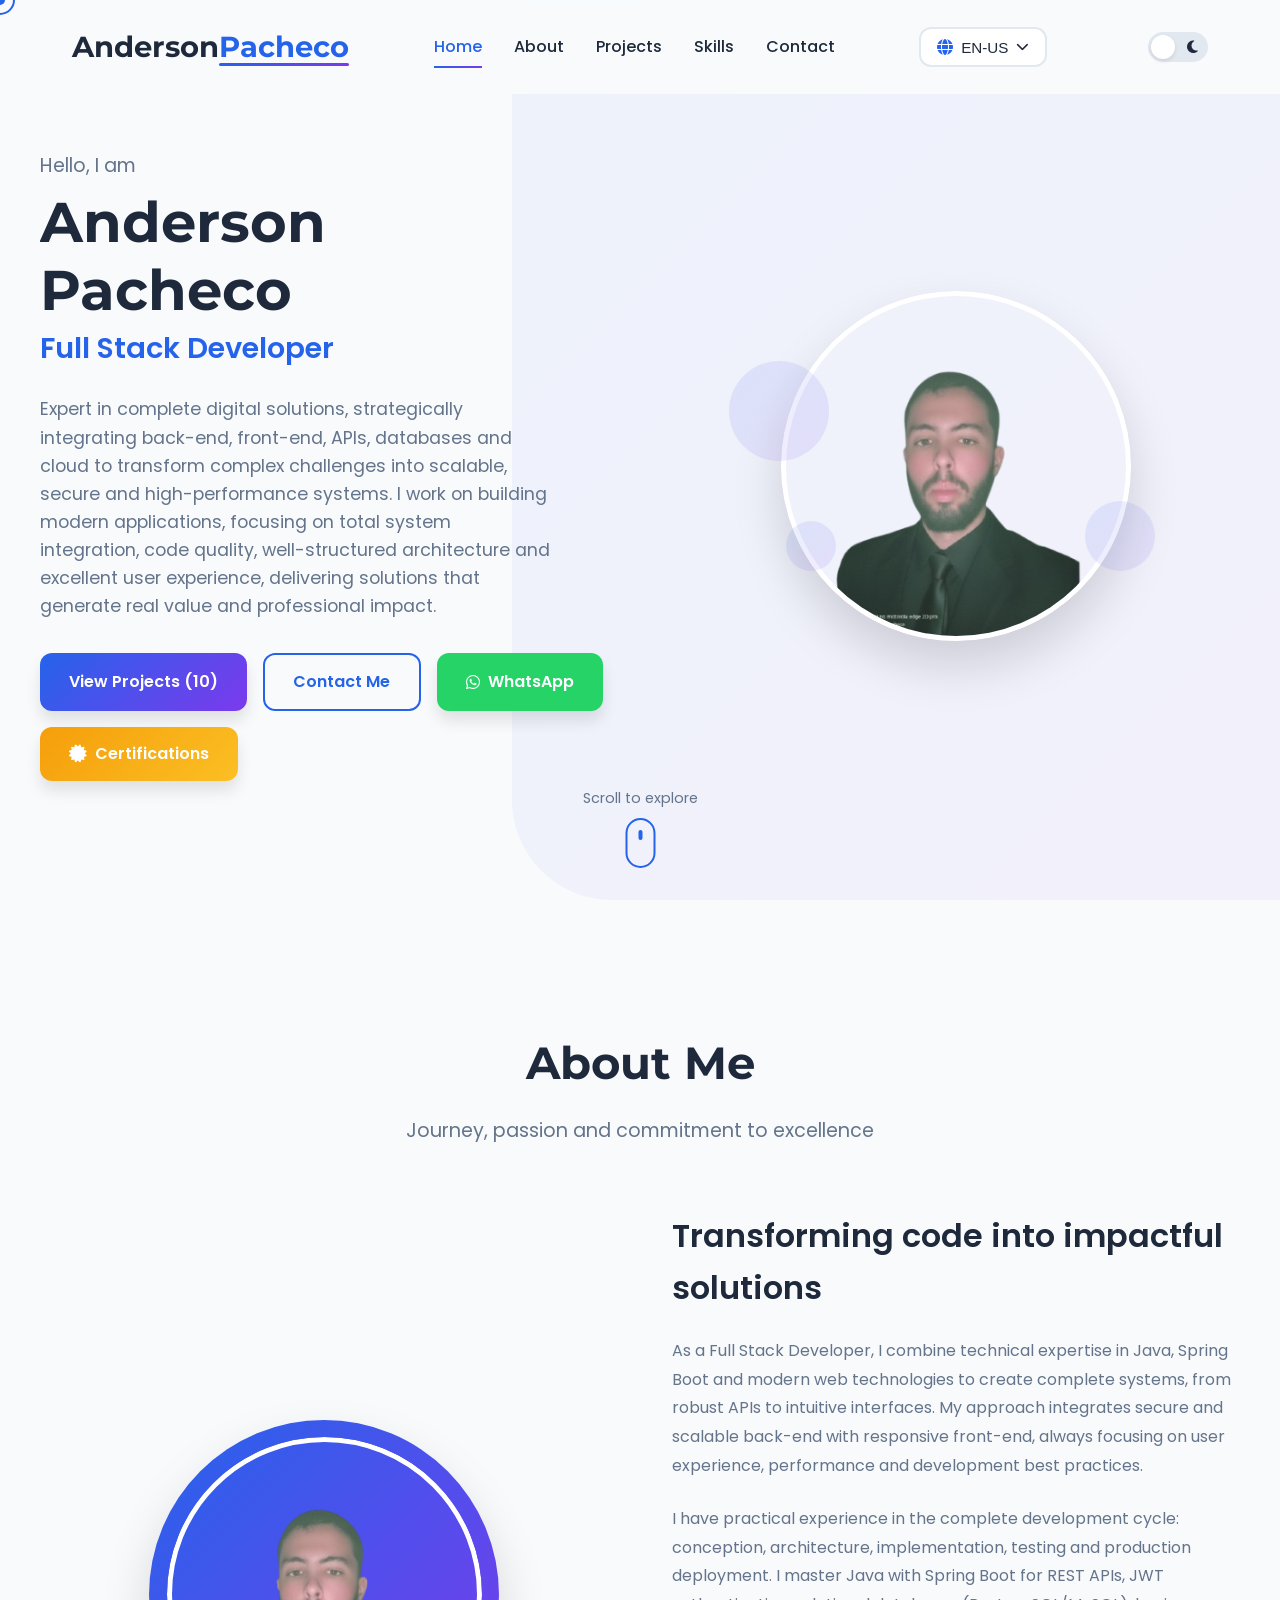
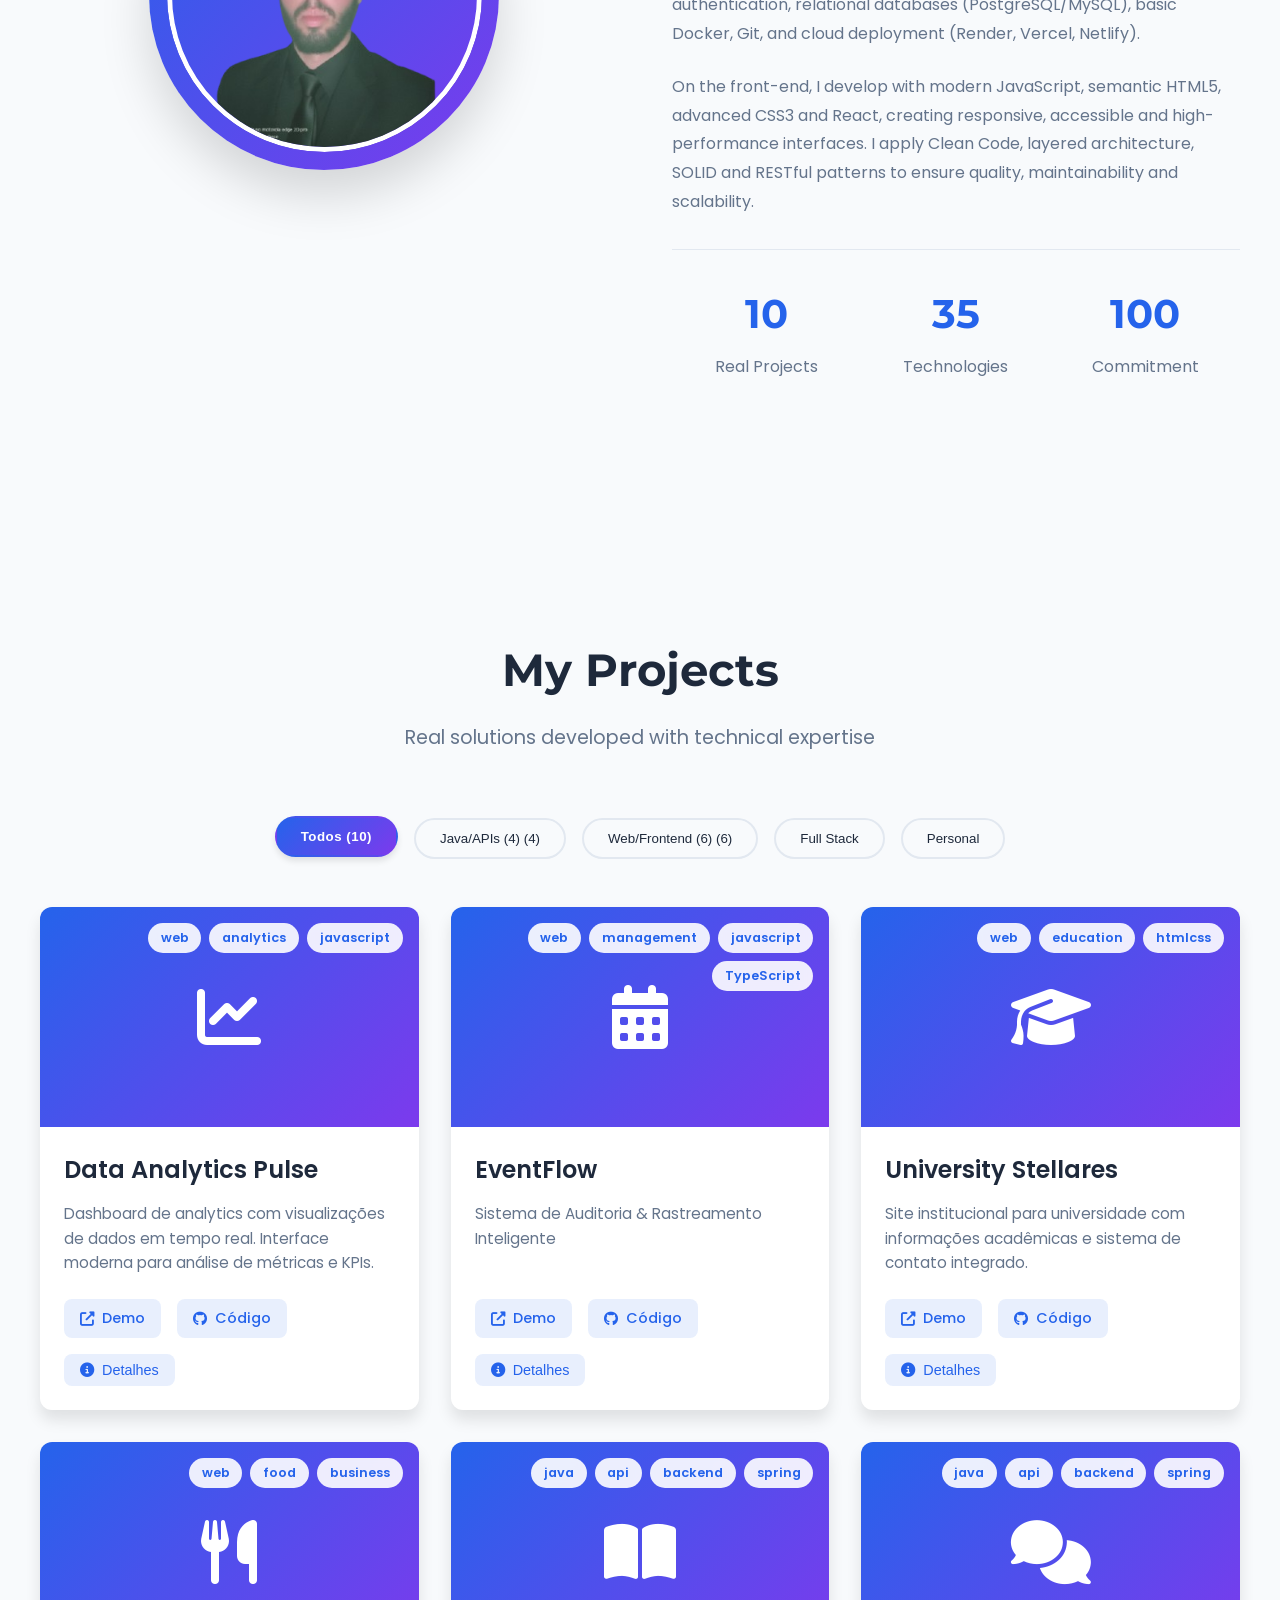
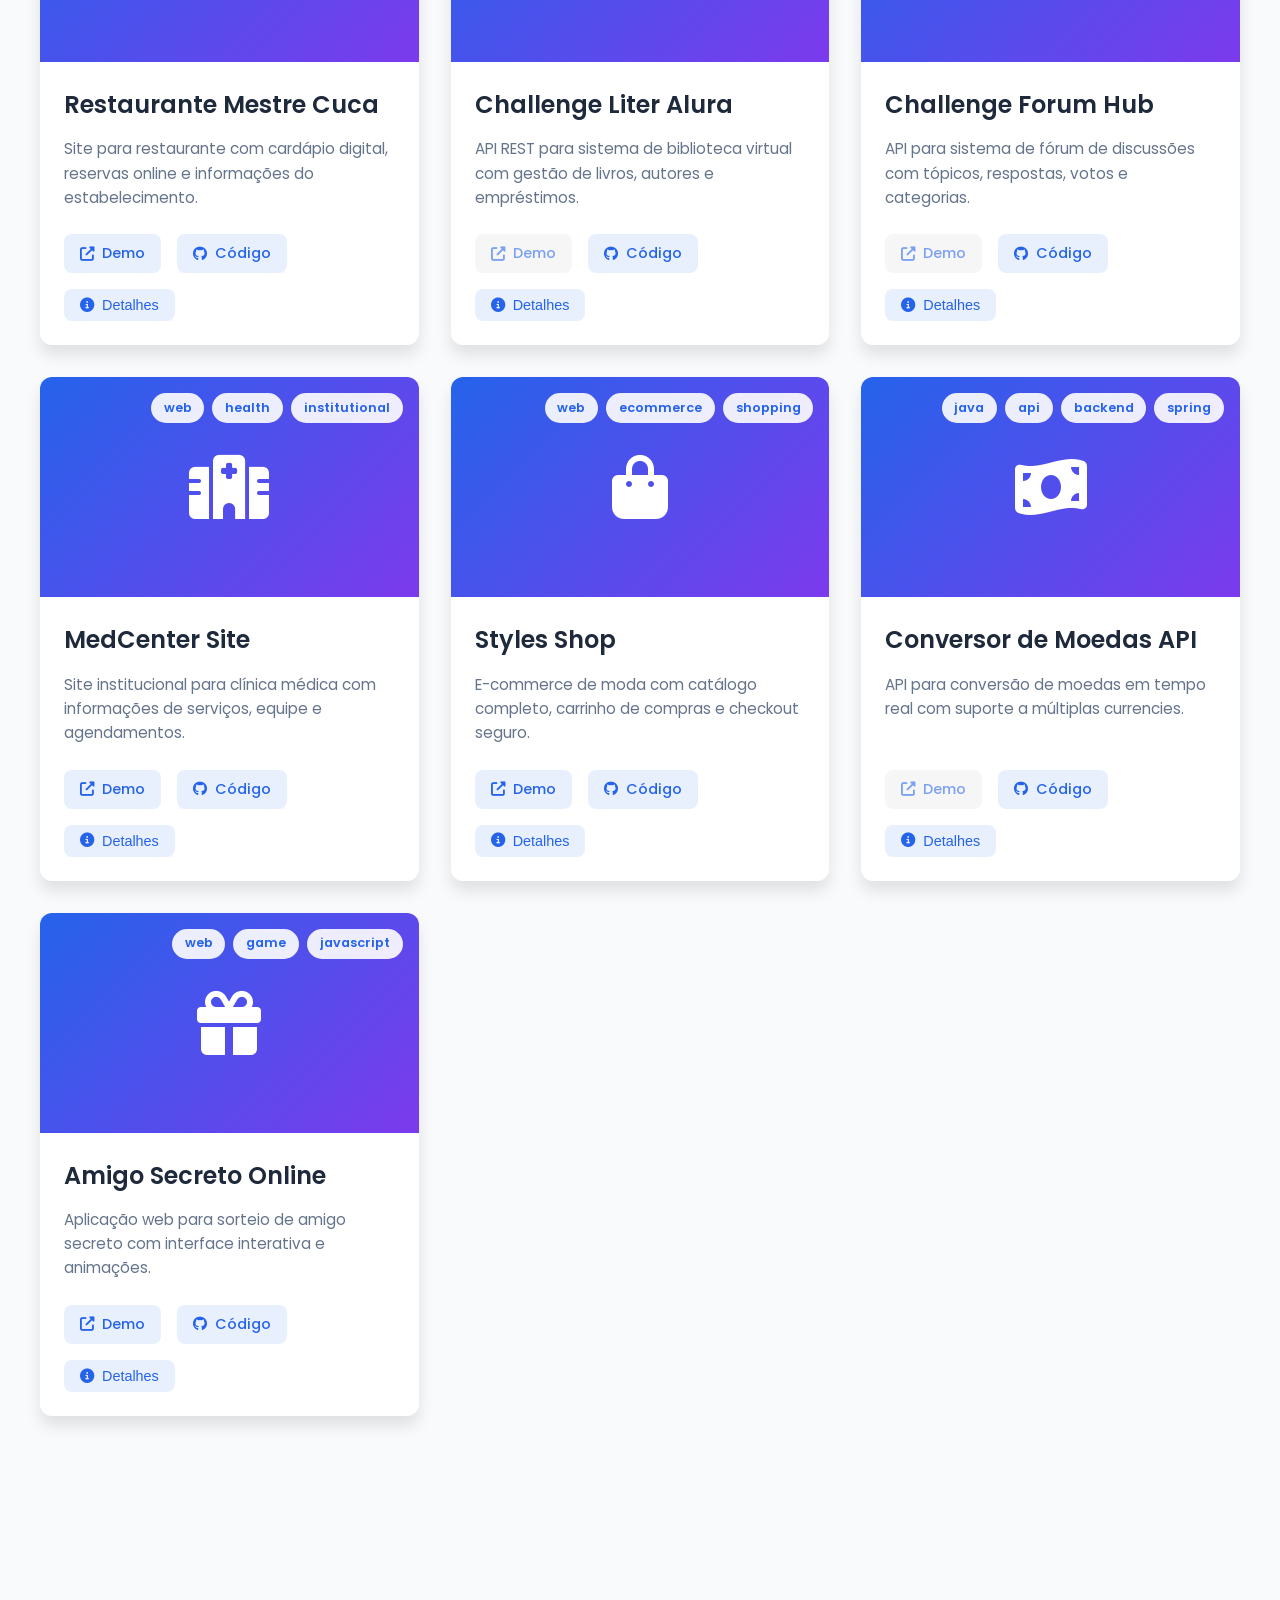
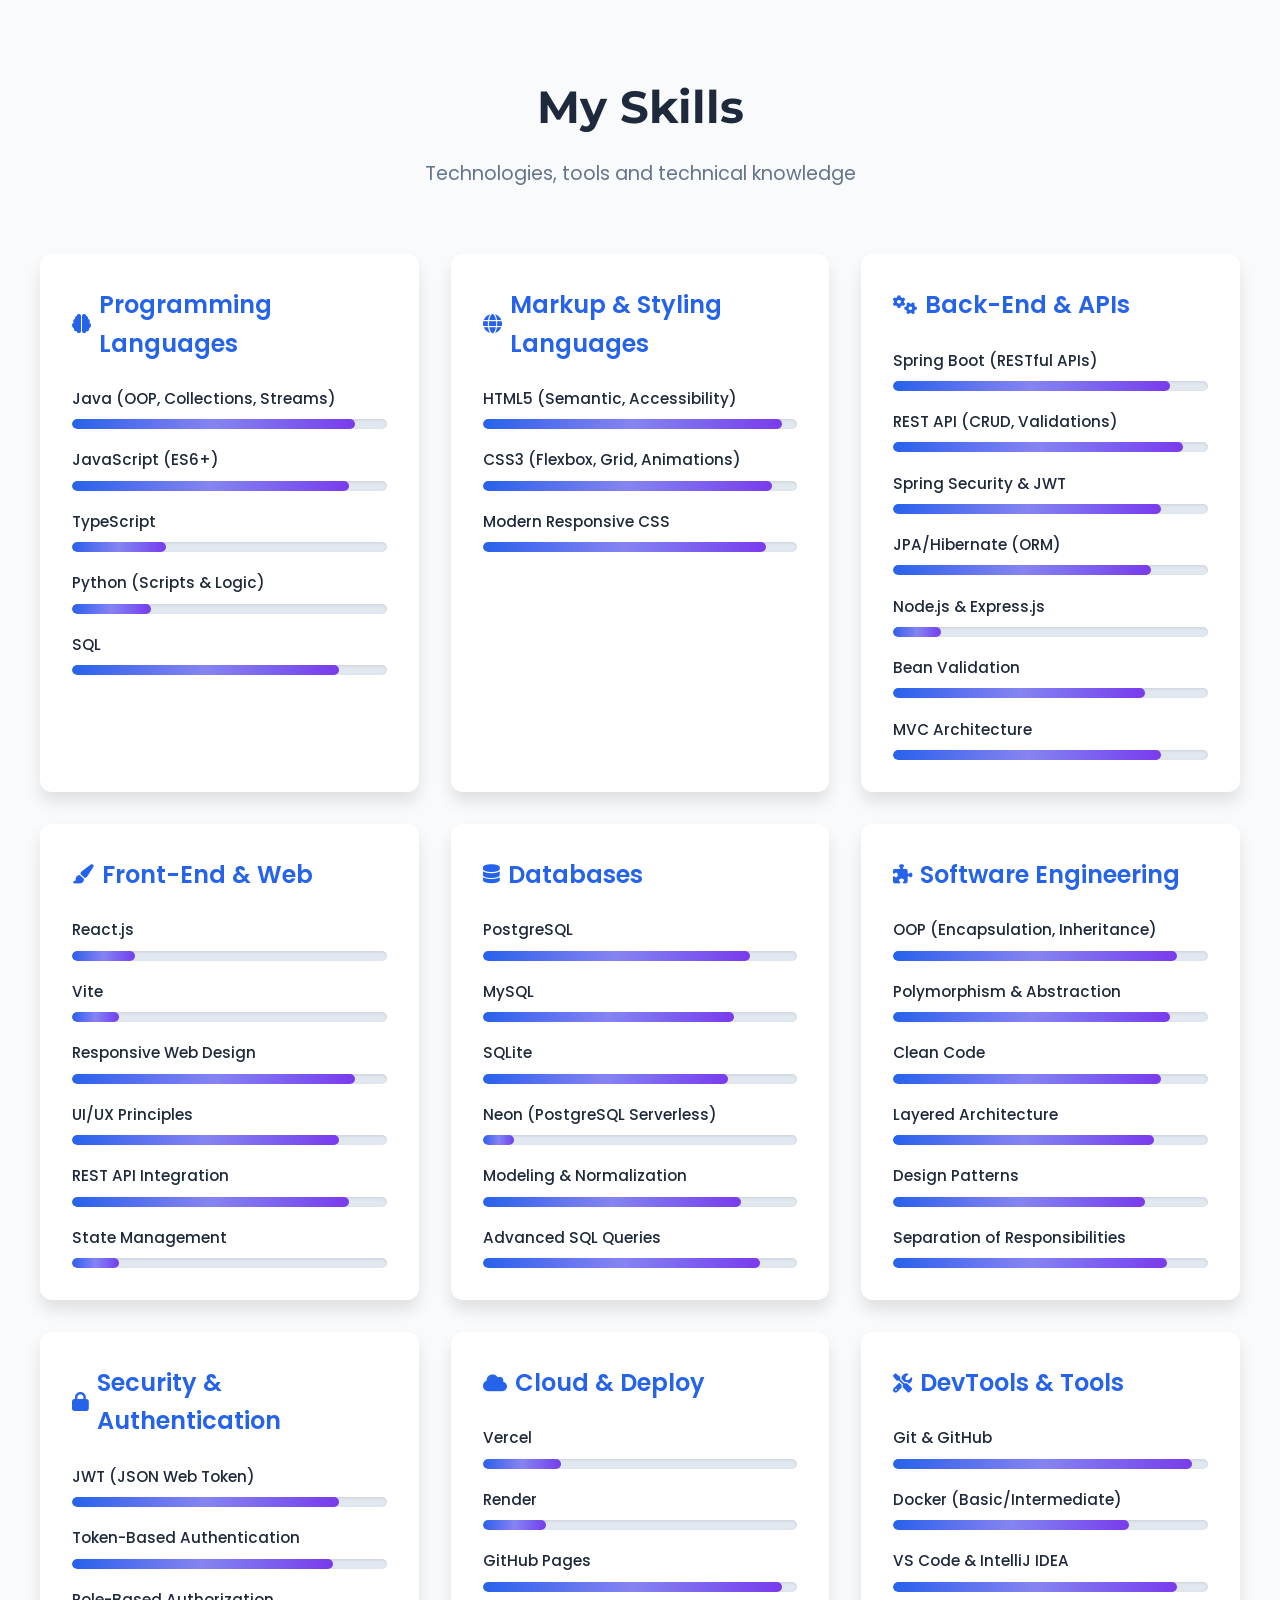
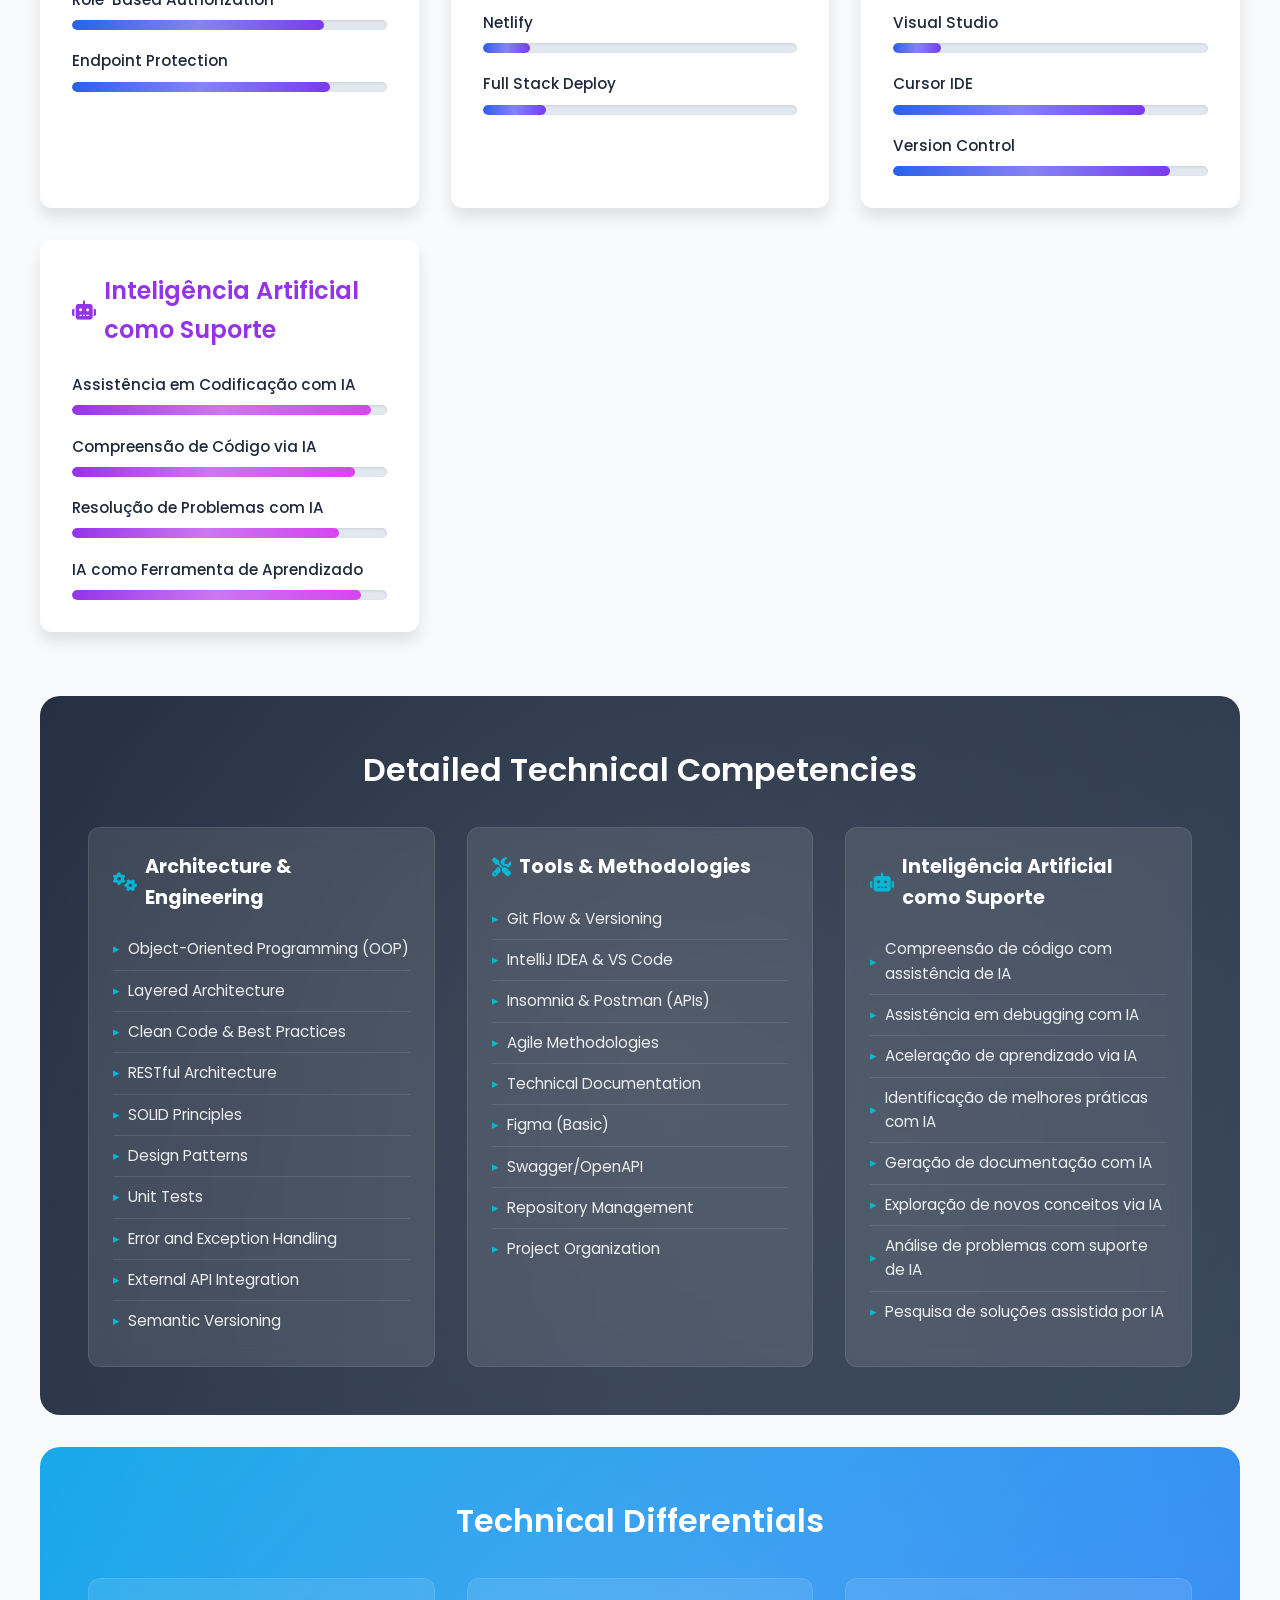
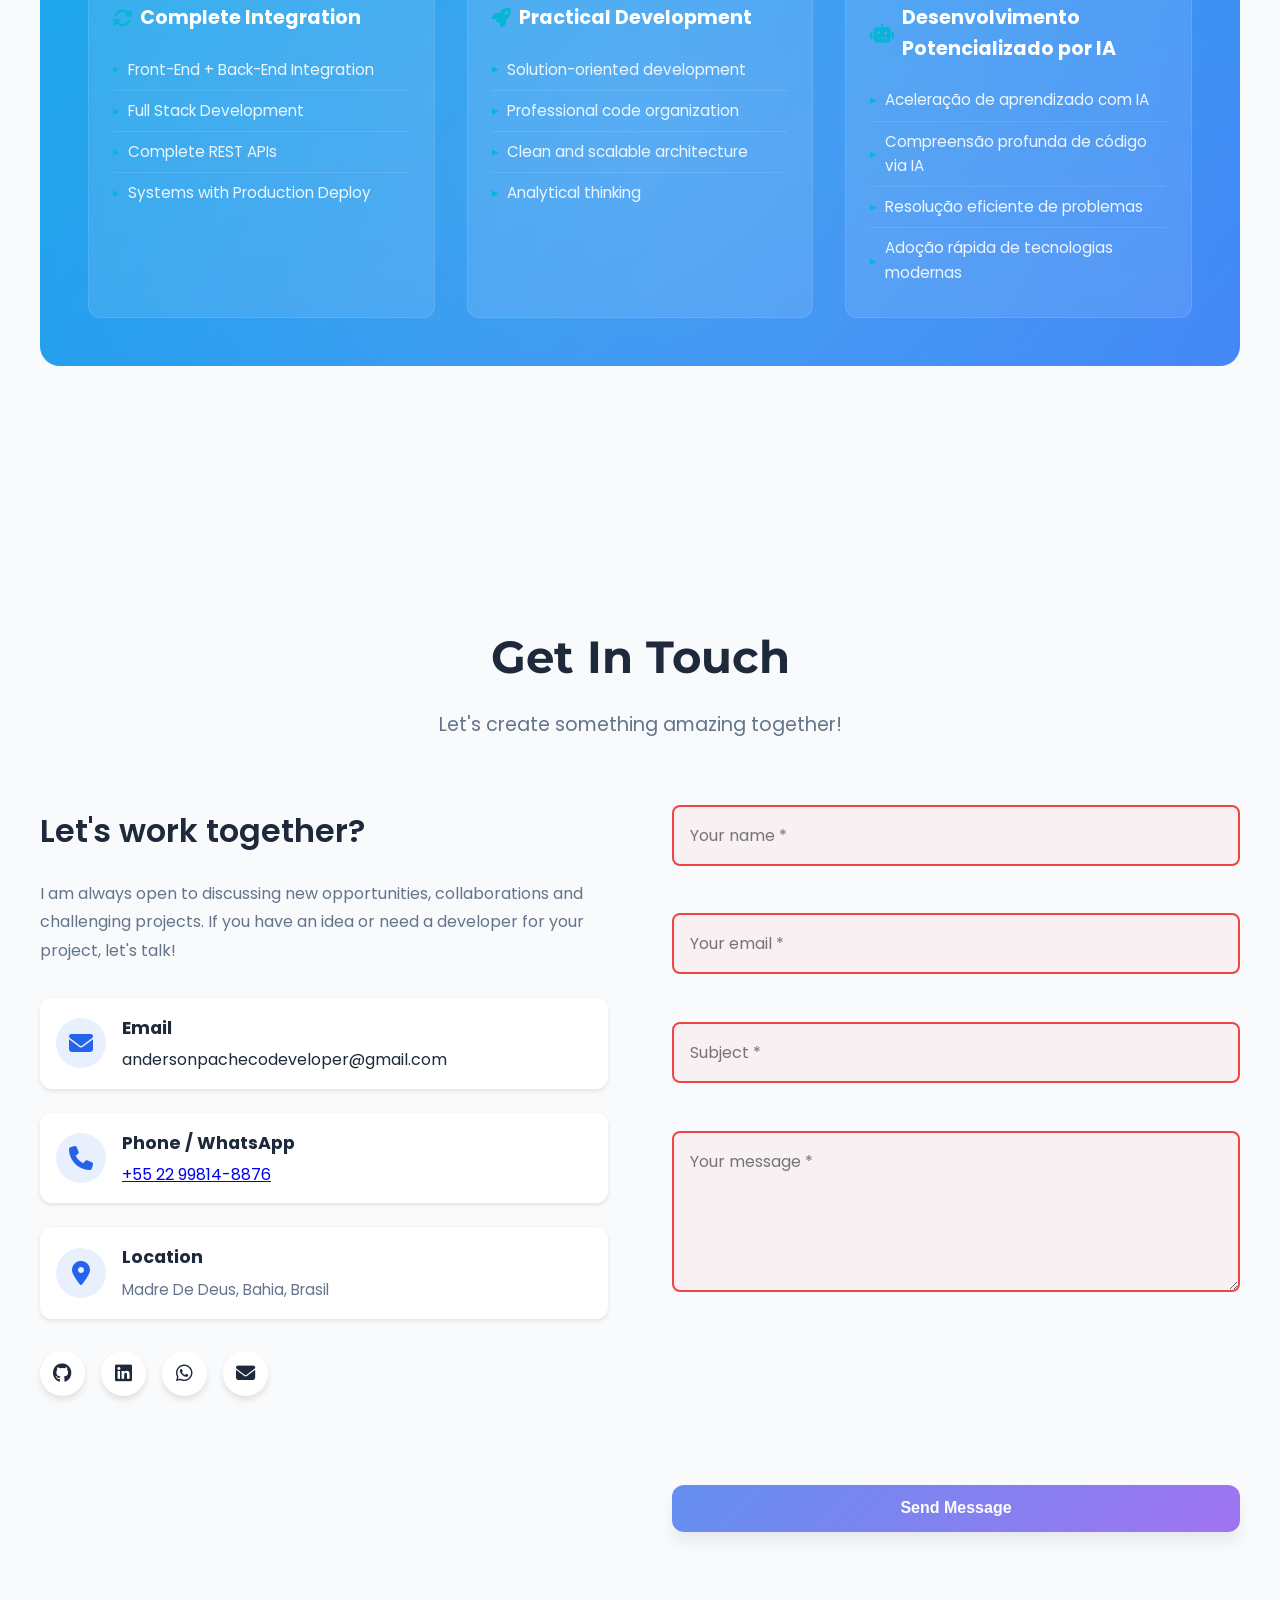
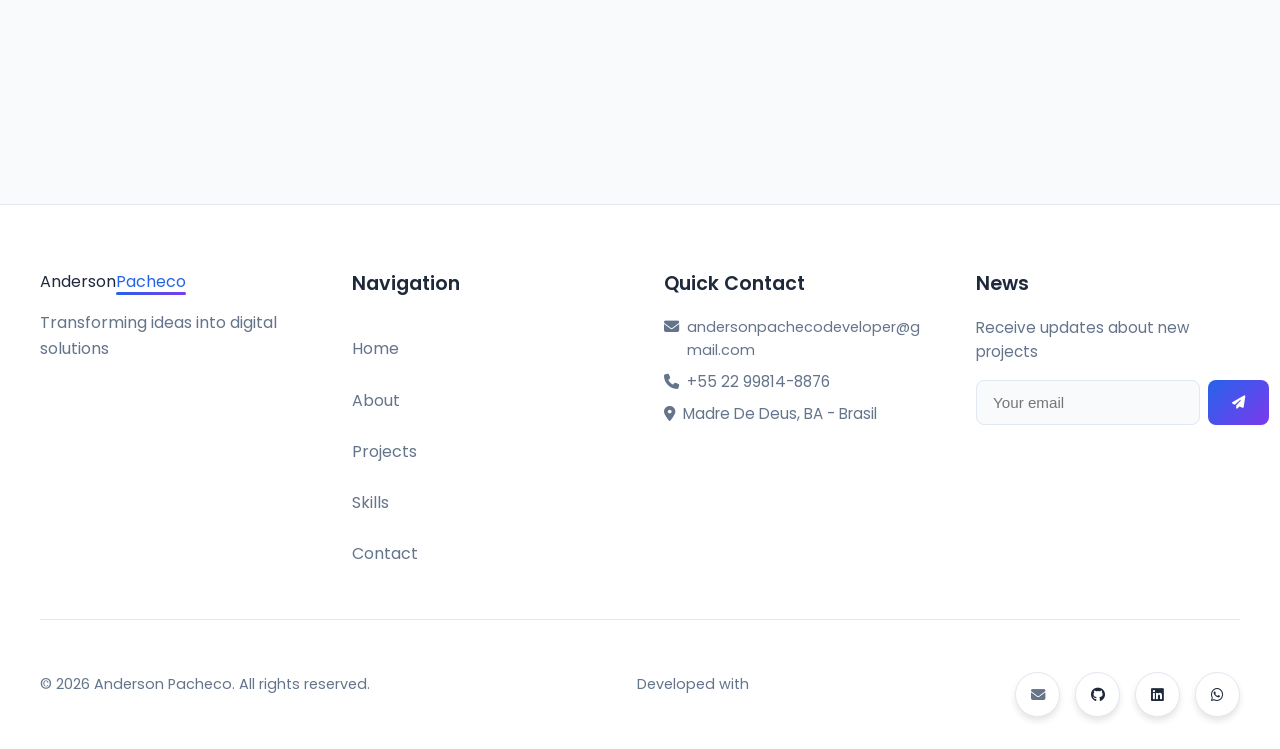
==== index.html @ 2fe15e11 "Correções Na Seção De Skills Do Meu Portfólio" ====
<!DOCTYPE html>
<html lang="pt-br">

<head>
  <meta charset="UTF-8" />
  <meta name="viewport" content="width=device-width, initial-scale=1.0" />
  <title>Anderson Pacheco | Desenvolvedor Full Stack</title>
  <meta name="description"
    content="Portfólio de Anderson Pacheco, desenvolvedor full stack com experiência em back-end, front-end, APIs, bancos de dados e cloud. Atuação em aplicações web modernas, sistemas escaláveis, integração de sistemas, arquitetura de software, automação, deploy e boas práticas de desenvolvimento.">
  <meta name="keywords"
    content="Desenvolvedor Full Stack, Full Stack Developer, Back-end, Front-end, APIs REST, Java, Spring Boot, JavaScript, HTML5, CSS3, Banco de Dados, PostgreSQL, MySQL, Cloud, DevOps, Docker, Git, GitHub, Arquitetura de Software, Integração de Sistemas, Aplicações Web, Software Engineering">
  <meta name="author" content="Anderson Pacheco">

  <!-- Open Graph para redes sociais -->
  <meta property="og:title" content="Anderson Pacheco | Desenvolvedor Full Stack">
  <meta property="og:description"
    content="Desenvolvedor Full Stack especializado em Java, Spring Boot e tecnologias web modernas. Confira meus projetos reais!">
  <meta property="og:image" content="./assets/Foto_Para_Portfolio.jpeg">
  <meta property="og:url" content="https://andersonpacheco.dev">
  <meta property="og:type" content="website">

  <!-- Links de CSS -->
  <link rel="stylesheet" href="style.css" />
  <link rel="stylesheet" href="https://cdnjs.cloudflare.com/ajax/libs/font-awesome/6.4.0/css/all.min.css" />
  <link
    href="https://fonts.googleapis.com/css2?family=Poppins:wght@300;400;500;600;700&family=Montserrat:wght@300;400;500;600;700&display=swap"
    rel="stylesheet" />

  <!-- Favicon -->
  <link rel="icon" type="image/x-icon"
    href="data:image/svg+xml,<svg xmlns=%22http://www.w3.org/2000/svg%22 viewBox=%220 0 100 100%22><text y=%22.9em%22 font-size=%2290%22>👨‍💻</text></svg>" />

  <!-- Scripts -->
  <script src="projects.js" defer></script>
  <script src="translations.js" defer></script>
  <script src="turnstile.js" defer></script>
  <script src="script.js" defer></script>
</head>

<body>
  <!-- Loader inicial -->
  <div class="loader">
    <div class="loader-content">
      <div class="spinner"></div>
      <p data-i18n="loading_portfolio">Carregando portfólio...</p>
    </div>
  </div>

  <!-- Cursor personalizado -->
  <div class="cursor"></div>
  <div class="cursor-follower"></div>

  <!-- Navegação -->
  <header class="header">
    <nav class="navbar">
      <div class="logo">
        <span class="logo-text">Anderson<span class="logo-highlight">Pacheco</span></span>
      </div>

      <div class="nav-links">
        <a href="#home" class="nav-link active" data-i18n="home">Início</a>
        <a href="#about" class="nav-link" data-i18n="about">Sobre</a>
        <a href="#projects" class="nav-link" data-i18n="projects">Projetos</a>
        <a href="#skills" class="nav-link" data-i18n="skills">Habilidades</a>
        <a href="#contact" class="nav-link" data-i18n="contact">Contato</a>
      </div>

      <button class="menu-toggle" aria-label="Abrir menu" data-i18n-title="menu" title="Menu">
        <i class="fas fa-bars"></i>
      </button>

      <div class="theme-toggle">
        <input type="checkbox" id="theme-switch" class="theme-switch" />
        <label for="theme-switch" class="theme-label">
          <i class="fas fa-sun"></i>
          <i class="fas fa-moon"></i>
        </label>
      </div>
    </nav>
  </header>

  <!-- Conteúdo principal -->
  <main>
    <!-- Seção Hero / Início -->
    <section id="home" class="hero-section">
      <div class="hero-content">
        <div class="hero-text">
          <h4 class="hero-subtitle" data-i18n="hero_subtitle">Olá, eu sou</h4>
          <h1 class="hero-title">
            <span class="text-animate">Anderson</span>
            <span class="text-animate delay-1">Pacheco</span>
          </h1>
          <h2 class="hero-role" data-i18n="hero_role">Desenvolvedor Full Stack</h2>
          <p class="hero-description" data-i18n="hero_description">
            Especialista no desenvolvimento de soluções digitais completas, integrando de forma estratégica back-end,
            front-end, APIs, bancos de dados e cloud, para transformar desafios complexos em sistemas escaláveis,
            seguros e performáticos. Atuo na construção de aplicações modernas, com foco em integração total entre
            sistemas, qualidade de código, arquitetura bem estruturada e excelente experiência do usuário, entregando
            soluções que geram valor real e impacto profissional.
          </p>
          <div class="hero-buttons">
            <a href="#projects" class="btn btn-primary" data-i18n="view_projects">Ver Projetos (10)</a>
            <a href="#contact" class="btn btn-secondary" data-i18n="contact_me">Entrar em Contato</a>
            <a href="https://wa.me/5522998148876" target="_blank" class="btn btn-whatsapp">
              <i class="fab fa-whatsapp"></i> <span data-i18n="whatsapp">WhatsApp</span>
            </a>
            <!-- Botão de Certificações -->
            <a href="certificacoes_anderson_pacheco.pdf" target="_blank" class="btn btn-certifications"
              id="certifications-btn">
              <i class="fas fa-certificate"></i> <span data-i18n="certifications">Certificações</span>
            </a>
          </div>
        </div>
        <div class="hero-visual">
          <div class="floating-shapes">
            <div class="shape shape-1"></div>
            <div class="shape shape-2"></div>
            <div class="shape shape-3"></div>
          </div>
          <div class="hero-image-container">
            <div class="hero-image-placeholder" id="profile-image">
              <!-- Foto carregada via JavaScript -->
            </div>
          </div>
        </div>
      </div>

      <div class="scroll-indicator">
        <span data-i18n="scroll_explore">Role para explorar</span>
        <div class="mouse">
          <div class="wheel"></div>
        </div>
      </div>
    </section>

    <!-- Seção Sobre -->
    <section id="about" class="about-section">
      <div class="section-header">
        <h2 class="section-title" data-i18n="about_title">Sobre <span class="highlight">Mim</span></h2>
        <p class="section-subtitle" data-i18n="about_subtitle">Jornada, paixão e compromisso com excelência</p>
      </div>

      <div class="about-content">
        <div class="about-image">
          <div class="image-frame">
            <div class="image-placeholder" id="about-profile-image">
              <!-- Foto carregada via JavaScript -->
            </div>
          </div>
        </div>
        <div class="about-text">
          <h3 data-i18n="about_heading">Transformando código em soluções impactantes</h3>
          <p data-i18n="about_para1">
            Como desenvolvedor Full Stack, combino expertise técnica em Java, Spring Boot e tecnologias web modernas
            para criar sistemas completos, desde APIs robustas até interfaces intuitivas. Minha abordagem integra
            back-end seguro e escalável com front-end responsivo, sempre focando em experiência do usuário,
            performance e boas práticas de desenvolvimento.
          </p>
          <p data-i18n="about_para2">
            Tenho experiência prática no ciclo completo de desenvolvimento: concepção, arquitetura, implementação,
            testes e deploy em produção. Domino Java com Spring Boot para APIs REST, autenticação JWT, bancos de dados
            relacionais (PostgreSQL/MySQL), Docker básico, Git, e deploy em cloud (Render, Vercel, Netlify).
          </p>
          <p data-i18n="about_para3">
            No front-end, desenvolvo com JavaScript moderno, HTML5 semântico, CSS3 avançado e React, criando interfaces
            responsivas, acessíveis e com ótima performance. Aplico Clean Code, arquitetura em camadas, SOLID e padrões
            RESTful para garantir qualidade, manutenibilidade e escalabilidade.
          </p>

          <div class="about-stats">
            <div class="stat">
              <span class="stat-number" data-count="10">0</span>
              <span class="stat-label" data-i18n="projects_real">Projetos Reais</span>
            </div>
            <div class="stat">
              <span class="stat-number" data-count="35">0</span>
              <span class="stat-label" data-i18n="technologies">Tecnologias</span>
            </div>
            <div class="stat">
              <span class="stat-number" data-count="100">0</span>
              <span class="stat-label" data-i18n="commitment">Comprometimento</span>
            </div>
          </div>
        </div>
      </div>
    </section>

    <!-- Seção Projetos -->
    <section id="projects" class="projects-section">
      <div class="section-header">
        <h2 class="section-title" data-i18n="projects_title">Meus <span class="highlight">Projetos</span></h2>
        <p class="section-subtitle" data-i18n="projects_subtitle">Soluções reais desenvolvidas com expertise técnica</p>
      </div>

      <!-- Filtros de projetos -->
      <div class="project-filters">
        <button class="filter-btn active" data-filter="all" data-i18n="all_projects">Todos (10)</button>
        <button class="filter-btn" data-filter="java" data-i18n="java_projects">Java/APIs (4)</button>
        <button class="filter-btn" data-filter="web" data-i18n="web_projects">Web/Frontend (6)</button>
        <button class="filter-btn" data-filter="fullstack" data-i18n="fullstack">Full Stack</button>
        <button class="filter-btn" data-filter="pessoal" data-i18n="personal">Pessoais</button>
      </div>

      <!-- Container de projetos -->
      <div class="projects-container" id="projects-container">
        <!-- Projetos carregados dinamicamente via projects.js -->
      </div>

      <!-- Modal para detalhes do projeto -->
      <div class="project-modal" id="project-modal">
        <div class="modal-content">
          <button class="modal-close" id="modal-close" data-i18n-title="close" title="Fechar">&times;</button>
          <div class="modal-body" id="modal-body">
            <!-- Conteúdo do modal será preenchido via JavaScript -->
          </div>
        </div>
      </div>
    </section>

    <!-- Seção Habilidades - ATUALIZADA E COMPLETA -->
    <section id="skills" class="skills-section">
      <div class="section-header">
        <h2 class="section-title" data-i18n="skills_title">Minhas <span class="highlight">Habilidades</span></h2>
        <p class="section-subtitle" data-i18n="skills_subtitle">Tecnologias, ferramentas e conhecimentos técnicos</p>
      </div>

      <!-- Categorias de habilidades ATUALIZADAS -->
      <div class="skills-container">
        <!-- 🧠 Linguagens de Programação -->
        <div class="skill-category">
          <h3><i class="fas fa-brain"></i> <span data-i18n="programming_languages">Linguagens de Programação</span></h3>
          <div class="skills-list">
            <div class="skill-item">
              <span class="skill-name" data-i18n="java_poo">Java (POO, Collections, Streams)</span>
              <div class="skill-bar">
                <div class="skill-level" data-level="90"></div>
              </div>
            </div>
            <div class="skill-item">
              <span class="skill-name" data-i18n="javascript_es6">JavaScript (ES6+)</span>
              <div class="skill-bar">
                <div class="skill-level" data-level="88"></div>
              </div>
            </div>
            <div class="skill-item">
              <span class="skill-name" data-i18n="typescript">TypeScript</span>
              <div class="skill-bar">
                <div class="skill-level" data-level="30"></div>
              </div>
            </div>
            <div class="skill-item">
              <span class="skill-name" data-i18n="python">Python (Scripts & Lógica)</span>
              <div class="skill-bar">
                <div class="skill-level" data-level="25"></div>
              </div>
            </div>
            <div class="skill-item">
              <span class="skill-name" data-i18n="sql">SQL</span>
              <div class="skill-bar">
                <div class="skill-level" data-level="85"></div>
              </div>
            </div>
          </div>
        </div>

        <!-- 🌐 Linguagens de Marcação e Estilo -->
        <div class="skill-category">
          <h3><i class="fas fa-globe"></i> <span data-i18n="markup_styling">Linguagens de Marcação & Estilo</span></h3>
          <div class="skills-list">
            <div class="skill-item">
              <span class="skill-name" data-i18n="html5_semantic">HTML5 (Semântico, Acessibilidade)</span>
              <div class="skill-bar">
                <div class="skill-level" data-level="95"></div>
              </div>
            </div>
            <div class="skill-item">
              <span class="skill-name" data-i18n="css3_modern">CSS3 (Flexbox, Grid, Animações)</span>
              <div class="skill-bar">
                <div class="skill-level" data-level="92"></div>
              </div>
            </div>
            <div class="skill-item">
              <span class="skill-name" data-i18n="css_responsive">CSS Moderno Responsivo</span>
              <div class="skill-bar">
                <div class="skill-level" data-level="90"></div>
              </div>
            </div>
          </div>
        </div>

        <!-- ⚙️ Back-End & APIs -->
        <div class="skill-category">
          <h3><i class="fas fa-cogs"></i> <span data-i18n="backend_apis">Back-End & APIs</span></h3>
          <div class="skills-list">
            <div class="skill-item">
              <span class="skill-name" data-i18n="spring_boot">Spring Boot (APIs RESTful)</span>
              <div class="skill-bar">
                <div class="skill-level" data-level="88"></div>
              </div>
            </div>
            <div class="skill-item">
              <span class="skill-name" data-i18n="api_rest">API REST (CRUD, Validações)</span>
              <div class="skill-bar">
                <div class="skill-level" data-level="92"></div>
              </div>
            </div>
            <div class="skill-item">
              <span class="skill-name" data-i18n="spring_security">Spring Security & JWT</span>
              <div class="skill-bar">
                <div class="skill-level" data-level="85"></div>
              </div>
            </div>
            <div class="skill-item">
              <span class="skill-name" data-i18n="jpa_hibernate">JPA/Hibernate (ORM)</span>
              <div class="skill-bar">
                <div class="skill-level" data-level="82"></div>
              </div>
            </div>
            <div class="skill-item">
              <span class="skill-name" data-i18n="node_express">Node.js & Express.js</span>
              <div class="skill-bar">
                <div class="skill-level" data-level="15"></div>
              </div>
            </div>
            <div class="skill-item">
              <span class="skill-name" data-i18n="bean_validation">Bean Validation</span>
              <div class="skill-bar">
                <div class="skill-level" data-level="80"></div>
              </div>
            </div>
            <div class="skill-item">
              <span class="skill-name" data-i18n="mvc_architecture">Arquitetura MVC</span>
              <div class="skill-bar">
                <div class="skill-level" data-level="85"></div>
              </div>
            </div>
          </div>
        </div>

        <!-- 🎨 Front-End & Web -->
        <div class="skill-category">
          <h3><i class="fas fa-paint-brush"></i> <span data-i18n="frontend_web">Front-End & Web</span></h3>
          <div class="skills-list">
            <div class="skill-item">
              <span class="skill-name" data-i18n="react_js">React.js</span>
              <div class="skill-bar">
                <div class="skill-level" data-level="20"></div>
              </div>
            </div>
            <div class="skill-item">
              <span class="skill-name" data-i18n="vite">Vite</span>
              <div class="skill-bar">
                <div class="skill-level" data-level="15"></div>
              </div>
            </div>
            <div class="skill-item">
              <span class="skill-name" data-i18n="responsive_design">Responsive Web Design</span>
              <div class="skill-bar">
                <div class="skill-level" data-level="90"></div>
              </div>
            </div>
            <div class="skill-item">
              <span class="skill-name" data-i18n="ui_ux">UI/UX Principles</span>
              <div class="skill-bar">
                <div class="skill-level" data-level="85"></div>
              </div>
            </div>
            <div class="skill-item">
              <span class="skill-name" data-i18n="api_integration">Integração APIs REST</span>
              <div class="skill-bar">
                <div class="skill-level" data-level="88"></div>
              </div>
            </div>
            <div class="skill-item">
              <span class="skill-name" data-i18n="state_management">Manipulação de Estado</span>
              <div class="skill-bar">
                <div class="skill-level" data-level="15"></div>
              </div>
            </div>
          </div>
        </div>

        <!-- 🗄️ Banco de Dados (Relacionais) -->
        <div class="skill-category">
          <h3><i class="fas fa-database"></i> <span data-i18n="databases">Banco de Dados</span></h3>
          <div class="skills-list">
            <div class="skill-item">
              <span class="skill-name" data-i18n="postgresql">PostgreSQL</span>
              <div class="skill-bar">
                <div class="skill-level" data-level="85"></div>
              </div>
            </div>
            <div class="skill-item">
              <span class="skill-name" data-i18n="mysql">MySQL</span>
              <div class="skill-bar">
                <div class="skill-level" data-level="80"></div>
              </div>
            </div>
            <div class="skill-item">
              <span class="skill-name" data-i18n="sqlite">SQLite</span>
              <div class="skill-bar">
                <div class="skill-level" data-level="78"></div>
              </div>
            </div>
            <div class="skill-item">
              <span class="skill-name" data-i18n="neon">Neon (PostgreSQL Serverless)</span>
              <div class="skill-bar">
                <div class="skill-level" data-level="10"></div>
              </div>
            </div>
            <div class="skill-item">
              <span class="skill-name" data-i18n="modeling">Modelagem & Normalização</span>
              <div class="skill-bar">
                <div class="skill-level" data-level="82"></div>
              </div>
            </div>
            <div class="skill-item">
              <span class="skill-name" data-i18n="advanced_queries">Consultas SQL Avançadas</span>
              <div class="skill-bar">
                <div class="skill-level" data-level="88"></div>
              </div>
            </div>
          </div>
        </div>

        <!-- 🧩 Conceitos de Programação & Engenharia -->
        <div class="skill-category">
          <h3><i class="fas fa-puzzle-piece"></i> <span data-i18n="software_engineering">Engenharia de Software</span>
          </h3>
          <div class="skills-list">
            <div class="skill-item">
              <span class="skill-name" data-i18n="oop">POO (Encapsulamento, Herança)</span>
              <div class="skill-bar">
                <div class="skill-level" data-level="90"></div>
              </div>
            </div>
            <div class="skill-item">
              <span class="skill-name" data-i18n="polymorphism">Polimorfismo & Abstração</span>
              <div class="skill-bar">
                <div class="skill-level" data-level="88"></div>
              </div>
            </div>
            <div class="skill-item">
              <span class="skill-name" data-i18n="clean_code">Clean Code</span>
              <div class="skill-bar">
                <div class="skill-level" data-level="85"></div>
              </div>
            </div>
            <div class="skill-item">
              <span class="skill-name" data-i18n="layered_architecture">Arquitetura em Camadas</span>
              <div class="skill-bar">
                <div class="skill-level" data-level="83"></div>
              </div>
            </div>
            <div class="skill-item">
              <span class="skill-name" data-i18n="design_patterns">Padrões de Projeto</span>
              <div class="skill-bar">
                <div class="skill-level" data-level="80"></div>
              </div>
            </div>
            <div class="skill-item">
              <span class="skill-name" data-i18n="separation">Separação de Responsabilidades</span>
              <div class="skill-bar">
                <div class="skill-level" data-level="87"></div>
              </div>
            </div>
          </div>
        </div>

        <!-- 🔐 Segurança & Autenticação -->
        <div class="skill-category">
          <h3><i class="fas fa-lock"></i> <span data-i18n="security_auth">Segurança & Autenticação</span></h3>
          <div class="skills-list">
            <div class="skill-item">
              <span class="skill-name" data-i18n="jwt">JWT (JSON Web Token)</span>
              <div class="skill-bar">
                <div class="skill-level" data-level="85"></div>
              </div>
            </div>
            <div class="skill-item">
              <span class="skill-name" data-i18n="token_auth">Autenticação Baseada em Token</span>
              <div class="skill-bar">
                <div class="skill-level" data-level="83"></div>
              </div>
            </div>
            <div class="skill-item">
              <span class="skill-name" data-i18n="role_auth">Autorização por Roles</span>
              <div class="skill-bar">
                <div class="skill-level" data-level="80"></div>
              </div>
            </div>
            <div class="skill-item">
              <span class="skill-name" data-i18n="endpoint_protection">Proteção de Endpoints</span>
              <div class="skill-bar">
                <div class="skill-level" data-level="82"></div>
              </div>
            </div>
          </div>
        </div>

        <!-- ☁️ Cloud, Deploy & Hosting -->
        <div class="skill-category">
          <h3><i class="fas fa-cloud"></i> <span data-i18n="cloud_deploy">Cloud & Deploy</span></h3>
          <div class="skills-list">
            <div class="skill-item">
              <span class="skill-name" data-i18n="vercel">Vercel</span>
              <div class="skill-bar">
                <div class="skill-level" data-level="25"></div>
              </div>
            </div>
            <div class="skill-item">
              <span class="skill-name" data-i18n="render">Render</span>
              <div class="skill-bar">
                <div class="skill-level" data-level="20"></div>
              </div>
            </div>
            <div class="skill-item">
              <span class="skill-name" data-i18n="github_pages">GitHub Pages</span>
              <div class="skill-bar">
                <div class="skill-level" data-level="95"></div>
              </div>
            </div>
            <div class="skill-item">
              <span class="skill-name" data-i18n="netlify">Netlify</span>
              <div class="skill-bar">
                <div class="skill-level" data-level="15"></div>
              </div>
            </div>
            <div class="skill-item">
              <span class="skill-name" data-i18n="fullstack_deploy">Deploy Full Stack</span>
              <div class="skill-bar">
                <div class="skill-level" data-level="20"></div>
              </div>
            </div>
          </div>
        </div>

        <!-- 🛠️ DevTools, IDEs & Ferramentas -->
        <div class="skill-category">
          <h3><i class="fas fa-tools"></i> <span data-i18n="devtools">DevTools & Ferramentas</span></h3>
          <div class="skills-list">
            <div class="skill-item">
              <span class="skill-name" data-i18n="git_github">Git & GitHub</span>
              <div class="skill-bar">
                <div class="skill-level" data-level="95"></div>
              </div>
            </div>
            <div class="skill-item">
              <span class="skill-name" data-i18n="docker">Docker (Básico/Intermediário)</span>
              <div class="skill-bar">
                <div class="skill-level" data-level="75"></div>
              </div>
            </div>
            <div class="skill-item">
              <span class="skill-name" data-i18n="vscode_intellij">VS Code & IntelliJ IDEA</span>
              <div class="skill-bar">
                <div class="skill-level" data-level="90"></div>
              </div>
            </div>
            <div class="skill-item">
              <span class="skill-name" data-i18n="visual_studio">Visual Studio</span>
              <div class="skill-bar">
                <div class="skill-level" data-level="15"></div>
              </div>
            </div>
            <div class="skill-item">
              <span class="skill-name" data-i18n="cursor_ide">Cursor IDE</span>
              <div class="skill-bar">
                <div class="skill-level" data-level="80"></div>
              </div>
            </div>
            <div class="skill-item">
              <span class="skill-name" data-i18n="version_control">Controle de Versão</span>
              <div class="skill-bar">
                <div class="skill-level" data-level="88"></div>
              </div>
            </div>
          </div>
        </div>

        <!-- 🤖 Inteligência Artificial como Suporte -->
        <div class="skill-category">
          <h3><i class="fas fa-robot"></i> <span data-i18n="ai_support">Inteligência Artificial como Suporte</span></h3>
          <div class="skills-list">
            <div class="skill-item">
              <span class="skill-name" data-i18n="ai_code_assistance">Assistência em Codificação com IA</span>
              <div class="skill-bar">
                <div class="skill-level" data-level="95"></div>
              </div>
            </div>
            <div class="skill-item">
              <span class="skill-name" data-i18n="ai_code_explanation">Compreensão de Código via IA</span>
              <div class="skill-bar">
                <div class="skill-level" data-level="90"></div>
              </div>
            </div>
            <div class="skill-item">
              <span class="skill-name" data-i18n="ai_problem_solving">Resolução de Problemas com IA</span>
              <div class="skill-bar">
                <div class="skill-level" data-level="85"></div>
              </div>
            </div>
            <div class="skill-item">
              <span class="skill-name" data-i18n="ai_learning_tool">IA como Ferramenta de Aprendizado</span>
              <div class="skill-bar">
                <div class="skill-level" data-level="92"></div>
              </div>
            </div>
          </div>
        </div>
      </div>

      <!-- Seção de competências detalhadas -->
      <div class="competencies-section">
        <h3 class="competencies-title" data-i18n="detailed_competencies">Competências Técnicas Detalhadas</h3>
        <div class="competencies-grid">
          <div class="competency-category">
            <h4><i class="fas fa-cogs"></i> <span data-i18n="architecture_engineering">Arquitetura & Engenharia</span>
            </h4>
            <ul>
              <li data-i18n="oop_item">Programação Orientada a Objetos (POO)</li>
              <li data-i18n="layered_arch_item">Arquitetura em Camadas</li>
              <li data-i18n="clean_code_item">Clean Code & Boas Práticas</li>
              <li data-i18n="restful_arch">Arquitetura RESTful</li>
              <li data-i18n="solid_principles">SOLID Principles</li>
              <li data-i18n="design_patterns_item">Design Patterns</li>
              <li data-i18n="unit_tests">Testes Unitários</li>
              <li data-i18n="error_handling">Tratamento de Erros e Exceções</li>
              <li data-i18n="external_api">Integração com APIs Externas</li>
              <li data-i18n="semantic_versioning">Versionamento Semântico</li>
            </ul>
          </div>
          <div class="competency-category">
            <h4><i class="fas fa-tools"></i> <span data-i18n="tools_methodologies">Ferramentas & Metodologias</span>
            </h4>
            <ul>
              <li data-i18n="git_flow">Git Flow & Versionamento</li>
              <li data-i18n="ide_tools">IntelliJ IDEA & VS Code</li>
              <li data-i18n="api_tools">Insomnia & Postman (APIs)</li>
              <li data-i18n="agile_methods">Metodologias Ágeis</li>
              <li data-i18n="tech_docs">Documentação Técnica</li>
              <li data-i18n="figma_basic">Figma (Básico)</li>
              <li data-i18n="swagger_openapi">Swagger/OpenAPI</li>
              <li data-i18n="repo_management">Gerenciamento de Repositórios</li>
              <li data-i18n="project_organization">Organização de Projetos</li>
            </ul>
          </div>
          <div class="competency-category">
            <h4><i class="fas fa-robot"></i> <span data-i18n="ai_support_competencies">Inteligência Artificial como
                Suporte</span></h4>
            <ul>
              <li data-i18n="ai_code_comprehension">Compreensão de código com assistência de IA</li>
              <li data-i18n="ai_debugging_assistance">Assistência em debugging com IA</li>
              <li data-i18n="ai_learning_acceleration">Aceleração de aprendizado via IA</li>
              <li data-i18n="ai_best_practices">Identificação de melhores práticas com IA</li>
              <li data-i18n="ai_documentation">Geração de documentação com IA</li>
              <li data-i18n="ai_code_exploration">Exploração de novos conceitos via IA</li>
              <li data-i18n="ai_problem_analysis">Análise de problemas com suporte de IA</li>
              <li data-i18n="ai_solution_research">Pesquisa de soluções assistida por IA</li>
            </ul>
          </div>
        </div>
      </div>

      <!-- Diferenciais Técnicos -->
      <div class="competencies-section differentials-section">
        <h3 class="competencies-title" data-i18n="technical_differentials">🎯 Diferenciais Técnicos</h3>
        <div class="competencies-grid">
          <div class="competency-category">
            <h4><i class="fas fa-sync-alt"></i> <span data-i18n="complete_integration">Integração Completa</span></h4>
            <ul>
              <li data-i18n="frontend_backend_integration">Integração Front-End + Back-End</li>
              <li data-i18n="fullstack_dev">Desenvolvimento Full Stack</li>
              <li data-i18n="complete_apis">APIs REST Completas</li>
              <li data-i18n="production_deploy">Sistemas com Deploy em Produção</li>
            </ul>
          </div>
          <div class="competency-category">
            <h4><i class="fas fa-rocket"></i> <span data-i18n="practical_development">Desenvolvimento Prático</span>
            </h4>
            <ul>
              <li data-i18n="solution_development">Desenvolvimento orientado a soluções reais</li>
              <li data-i18n="professional_code">Organização de código profissional</li>
              <li data-i18n="clean_architecture">Arquitetura limpa e escalável</li>
              <li data-i18n="analytical_thinking">Pensamento analítico</li>
            </ul>
          </div>
          <div class="competency-category">
            <h4><i class="fas fa-robot"></i> <span data-i18n="ai_enhanced_development">Desenvolvimento Potencializado
                por
                IA</span></h4>
            <ul>
              <li data-i18n="ai_learning_acceleration">Aceleração de aprendizado com IA</li>
              <li data-i18n="ai_code_comprehension">Compreensão profunda de código via IA</li>
              <li data-i18n="ai_problem_solving">Resolução eficiente de problemas</li>
              <li data-i18n="ai_modern_tech">Adoção rápida de tecnologias modernas</li>
            </ul>
          </div>
        </div>
      </div>
    </section>

    <!-- Seção Contato -->
    <section id="contact" class="contact-section">
      <div class="section-header">
        <h2 class="section-title" data-i18n="contact_title">Entre em <span class="highlight">Contato</span></h2>
        <p class="section-subtitle" data-i18n="contact_subtitle">Vamos criar algo incrível juntos!</p>
      </div>

      <div class="contact-container">
        <div class="contact-info">
          <h3 data-i18n="contact_heading">Vamos trabalhar juntos?</h3>
          <p data-i18n="contact_description">
            Estou sempre aberto a discutir novas oportunidades, colaborações e projetos desafiadores.
            Se você tem uma ideia ou precisa de um desenvolvedor para seu projeto, vamos conversar!
          </p>

          <div class="contact-details">
            <div class="contact-item">
              <i class="fas fa-envelope"></i>
              <div>
                <h4 data-i18n="email">Email</h4>
                <a href="mailto:andersonpachecodeveloper@gmail.com" class="email-contact">
                  andersonpachecodeveloper@gmail.com
                </a>
              </div>
            </div>
            <div class="contact-item">
              <i class="fas fa-phone"></i>
              <div>
                <h4 data-i18n="phone">Telefone / WhatsApp</h4>
                <a href="https://wa.me/5522998148876" target="_blank" class="phone-contact">
                  +55 22 99814-8876
                </a>
              </div>
            </div>
            <div class="contact-item">
              <i class="fas fa-map-marker-alt"></i>
              <div>
                <h4 data-i18n="location">Localização</h4>
                <p class="location-contact">Madre De Deus, Bahia, Brasil</p>
              </div>
            </div>
          </div>

          <div class="social-links">
            <a href="https://github.com/AndersonDosReisPacheco" target="_blank" class="social-link" title="GitHub"
              data-i18n-title="github">
              <i class="fab fa-github"></i>
            </a>
            <a href="https://linkedin.com/in/anderson-pacheco-dev" target="_blank" class="social-link" title="LinkedIn"
              data-i18n-title="linkedin">
              <i class="fab fa-linkedin"></i>
            </a>
            <a href="https://wa.me/5522998148876" target="_blank" class="social-link" title="WhatsApp"
              data-i18n-title="whatsapp">
              <i class="fab fa-whatsapp"></i>
            </a>
            <a href="mailto:andersonpachecodeveloper@gmail.com" class="social-link" title="Email"
              data-i18n-title="email">
              <i class="fas fa-envelope"></i>
            </a>
          </div>
        </div>

        <!-- FORMULÁRIO ATUALIZADO COM TURNSTILE -->
        <form class="contact-form" id="contact-form" action="https://formspree.io/f/mwvllyor" method="POST">
          <input type="hidden" name="_subject" value="Novo contato do portfólio - Anderson Pacheco">
          <input type="hidden" name="_replyto" value="" id="reply-to-email">
          <input type="hidden" name="_cc" value="andersonpachecodeveloper@gmail.com">
          <input type="hidden" name="_format" value="plain">
          <input type="hidden" name="cf-turnstile-response" id="cf-turnstile-response">

          <div class="form-group">
            <input type="text" id="name" name="name" data-i18n-placeholder="your_name" placeholder="Seu nome *" required
              minlength="2" maxlength="100" />
            <div class="validation-message" id="name-error"></div>
          </div>
          <div class="form-group">
            <input type="email" id="email" name="email" data-i18n-placeholder="your_email" placeholder="Seu email *"
              required pattern="[a-z0-9._%+-]+@[a-z0-9.-]+\.[a-z]{2,}$" />
            <div class="validation-message" id="email-error"></div>
          </div>
          <div class="form-group">
            <input type="text" id="subject" name="subject" data-i18n-placeholder="subject" placeholder="Assunto *"
              required minlength="3" maxlength="200" />
            <div class="validation-message" id="subject-error"></div>
          </div>
          <div class="form-group">
            <textarea id="message" name="message" data-i18n-placeholder="your_message" placeholder="Sua mensagem *"
              rows="5" required minlength="10" maxlength="2000"></textarea>
            <div class="validation-message" id="message-error"></div>
          </div>

          <!-- Container do Turnstile -->
          <div class="cf-turnstile-container" id="cf-turnstile-container"></div>

          <input type="text" name="_gotcha" style="display:none">

          <button type="submit" class="btn btn-primary" id="submit-btn" data-i18n="send_message" disabled>
            <i class="fas fa-paper-plane"></i> Enviar Mensagem
          </button>

          <div class="form-status" id="form-status"></div>
        </form>
      </div>
    </section>
  </main>

  <!-- Rodapé -->
  <footer class="footer">
    <div class="footer-content">
      <div class="footer-logo">
        <span class="logo-text">Anderson<span class="logo-highlight">Pacheco</span></span>
        <p data-i18n="footer_text">Transformando ideias em soluções digitais</p>
      </div>

      <div class="footer-links">
        <h4 data-i18n="navigation">Navegação</h4>
        <a href="#home" data-i18n="home">Início</a>
        <a href="#about" data-i18n="about">Sobre</a>
        <a href="#projects" data-i18n="projects">Projetos</a>
        <a href="#skills" data-i18n="skills">Habilidades</a>
        <a href="#contact" data-i18n="contact">Contato</a>
      </div>

      <div class="footer-contact">
        <h4 data-i18n="quick_contact">Contato Rápido</h4>
        <p>
          <a href="mailto:andersonpachecodeveloper@gmail.com" class="email-link"
            style="text-decoration: none; color: inherit; display: flex; align-items: flex-start; gap: 0.5rem;">
            <i class="fas fa-envelope" style="flex-shrink: 0; margin-top: 3px;"></i>
            <span style="word-break: break-word; font-size: 0.9rem;">
              andersonpachecodeveloper@gmail.com
            </span>
          </a>
        </p>
        <p>
          <a href="https://wa.me/5522998148876" target="_blank"
            style="text-decoration: none; color: inherit; display: flex; align-items: center; gap: 0.5rem;">
            <i class="fas fa-phone"></i>
            <span>+55 22 99814-8876</span>
          </a>
        </p>
        <p style="display: flex; align-items: center; gap: 0.5rem;">
          <i class="fas fa-map-marker-alt"></i>
          <span>Madre De Deus, BA - Brasil</span>
        </p>
      </div>

      <div class="footer-newsletter">
        <h4 data-i18n="news">Novidades</h4>
        <p data-i18n="news_description">Receba atualizações sobre novos projetos</p>
        <div class="newsletter-form">
          <input type="email" data-i18n-placeholder="your_email_placeholder" placeholder="Seu email"
            id="newsletter-email" />
          <button type="button" id="newsletter-submit" data-i18n-title="subscribe" title="Inscrever">
            <i class="fas fa-paper-plane"></i>
          </button>
        </div>
      </div>
    </div>

    <div class="footer-bottom">
      <p>
        &copy; <span id="current-year">2026</span> Anderson Pacheco. <span data-i18n="rights_reserved">Todos os direitos
          reservados.</span>
      </p>
      <p data-i18n="developed_with">Desenvolvido com <i class="fas fa-heart"></i> e muito código</p>
      <div class="footer-social">
        <a href="mailto:andersonpachecodeveloper@gmail.com" class="footer-social-link" title="Enviar Email"
          data-i18n-title="email">
          <i class="fas fa-envelope"></i>
        </a>
        <a href="https://github.com/AndersonDosReisPacheco" class="footer-social-link" title="GitHub" target="_blank"
          data-i18n-title="github">
          <i class="fab fa-github"></i>
        </a>
        <a href="https://linkedin.com/in/anderson-pacheco-dev" class="footer-social-link" title="LinkedIn"
          target="_blank" data-i18n-title="linkedin">
          <i class="fab fa-linkedin"></i>
        </a>
        <a href="https://wa.me/5522998148876" class="footer-social-link" title="WhatsApp" target="_blank"
          data-i18n-title="whatsapp">
          <i class="fab fa-whatsapp"></i>
        </a>
      </div>
    </div>
  </footer>

  <!-- Botão para voltar ao topo -->
  <button class="back-to-top" id="back-to-top" data-i18n-title="back_to_top" title="Voltar ao topo">
    <i class="fas fa-arrow-up"></i>
  </button>
</body>

</html>
---- style.css ----
/* ============================================
   RESET E CONFIGURAÇÕES GLOBAIS
   ============================================ */
* {
  margin: 0;
  padding: 0;
  box-sizing: border-box;
}

:root {
  /* Cores claras (tema padrão) */
  --primary-color: #2563eb;
  --primary-dark: #1d4ed8;
  --secondary-color: #7c3aed;
  --accent-color: #06b6d4;
  --success-color: #10b981;
  --danger-color: #ef4444;
  --warning-color: #f59e0b;
  --background-color: #f8fafc;
  --surface-color: #ffffff;
  --text-color: #1e293b;
  --text-secondary: #64748b;
  --border-color: #e2e8f0;
  --shadow-color: rgba(0, 0, 0, 0.1);
  --gradient-primary: linear-gradient(135deg, #2563eb 0%, #7c3aed 100%);
  --gradient-secondary: linear-gradient(135deg, #06b6d4 0%, #10b981 100%);
  --gradient-dark: linear-gradient(135deg, #1e293b 0%, #334155 100%);
  --gradient-warning: linear-gradient(135deg, #f59e0b 0%, #fbbf24 100%);
  --gradient-ai: linear-gradient(135deg, #9333ea 0%, #d946ef 100%);
  --gradient-differentials: linear-gradient(135deg, #0ea5e9 0%, #3b82f6 100%);

  /* Tipografia */
  --font-primary: "Poppins", sans-serif;
  --font-secondary: "Montserrat", sans-serif;

  /* Transições */
  --transition-fast: 0.3s ease;
  --transition-normal: 0.5s ease;
  --transition-slow: 0.8s ease;

  /* Bordas */
  --border-radius: 12px;
  --border-radius-small: 8px;
  --border-radius-large: 20px;

  /* Espaçamentos */
  --spacing-xs: 0.5rem;
  --spacing-sm: 1rem;
  --spacing-md: 2rem;
  --spacing-lg: 4rem;
  --spacing-xl: 8rem;

  /* Sombras */
  --shadow-sm: 0 2px 4px rgba(0, 0, 0, 0.1);
  --shadow-md: 0 4px 6px rgba(0, 0, 0, 0.1);
  --shadow-lg: 0 10px 15px rgba(0, 0, 0, 0.1);
  --shadow-xl: 0 20px 25px rgba(0, 0, 0, 0.1);
  --shadow-2xl: 0 25px 50px rgba(0, 0, 0, 0.15);
}

/* Tema escuro */
.dark-theme {
  --primary-color: #3b82f6;
  --primary-dark: #2563eb;
  --secondary-color: #8b5cf6;
  --accent-color: #06b6d4;
  --background-color: #0f172a;
  --surface-color: #1e293b;
  --text-color: #f1f5f9;
  --text-secondary: #cbd5e1;
  --border-color: #334155;
  --shadow-color: rgba(0, 0, 0, 0.3);
  --gradient-primary: linear-gradient(135deg, #3b82f6 0%, #8b5cf6 100%);
  --gradient-dark: linear-gradient(135deg, #0f172a 0%, #1e293b 100%);
  --gradient-ai: linear-gradient(135deg, #a855f7 0%, #ec4899 100%);
  --gradient-differentials: linear-gradient(135deg, #0284c7 0%, #2563eb 100%);
}

html {
  scroll-behavior: smooth;
  font-size: 16px;
}

body {
  font-family: var(--font-primary);
  color: var(--text-color);
  background-color: var(--background-color);
  line-height: 1.6;
  overflow-x: hidden;
  transition: background-color var(--transition-normal),
    color var(--transition-normal);
}

/* ============================================
       LOADER INICIAL
       ============================================ */
.loader {
  position: fixed;
  top: 0;
  left: 0;
  width: 100%;
  height: 100%;
  background-color: var(--background-color);
  display: flex;
  justify-content: center;
  align-items: center;
  z-index: 9999;
  transition: opacity var(--transition-normal),
    visibility var(--transition-normal);
}

.loader.fade-out {
  opacity: 0;
  visibility: hidden;
}

.loader-content {
  text-align: center;
}

.spinner {
  width: 60px;
  height: 60px;
  border: 5px solid var(--border-color);
  border-top-color: var(--primary-color);
  border-radius: 50%;
  animation: spin 1s linear infinite;
  margin: 0 auto 1.5rem;
}

@keyframes spin {
  0% {
    transform: rotate(0deg);
  }
  100% {
    transform: rotate(360deg);
  }
}

.loader p {
  font-size: 1.1rem;
  color: var(--text-secondary);
  animation: pulse 2s infinite;
}

@keyframes pulse {
  0%,
  100% {
    opacity: 0.7;
  }
  50% {
    opacity: 1;
  }
}

/* ============================================
       CURSOR PERSONALIZADO
       ============================================ */
.cursor {
  width: 10px;
  height: 10px;
  background-color: var(--primary-color);
  border-radius: 50%;
  position: fixed;
  pointer-events: none;
  z-index: 9998;
  transform: translate(-50%, -50%);
  transition: width 0.2s, height 0.2s, background-color 0.2s;
}

.cursor-follower {
  width: 30px;
  height: 30px;
  border: 2px solid var(--primary-color);
  border-radius: 50%;
  position: fixed;
  pointer-events: none;
  z-index: 9997;
  transform: translate(-50%, -50%);
  transition: all 0.3s ease;
}

.cursor.hover,
.cursor-follower.hover {
  width: 20px;
  height: 20px;
  background-color: var(--secondary-color);
  border-color: var(--secondary-color);
}

/* ============================================
       HEADER E NAVEGAÇÃO
       ============================================ */
.header {
  position: fixed;
  top: 0;
  left: 0;
  width: 100%;
  z-index: 1000;
  padding: 1.5rem 0;
  transition: all var(--transition-normal);
  background: rgba(248, 250, 252, 0.95);
  backdrop-filter: blur(10px);
}

.dark-theme .header {
  background: rgba(15, 23, 42, 0.95);
}

.header.scrolled {
  padding: 1rem 0;
  box-shadow: var(--shadow-lg);
}

.navbar {
  max-width: 1200px;
  margin: 0 auto;
  padding: 0 2rem;
  display: flex;
  justify-content: space-between;
  align-items: center;
}

.logo {
  font-size: 1.8rem;
  font-weight: 700;
  font-family: var(--font-secondary);
}

.logo-text {
  color: var(--text-color);
}

.logo-highlight {
  color: var(--primary-color);
  position: relative;
}

.logo-highlight::after {
  content: "";
  position: absolute;
  bottom: -2px;
  left: 0;
  width: 100%;
  height: 3px;
  background: var(--gradient-primary);
  border-radius: 2px;
}

.nav-links {
  display: flex;
  gap: 2rem;
}

.nav-link {
  text-decoration: none;
  color: var(--text-color);
  font-weight: 500;
  position: relative;
  padding: 0.5rem 0;
  transition: color var(--transition-fast);
}

.nav-link::after {
  content: "";
  position: absolute;
  bottom: 0;
  left: 0;
  width: 0;
  height: 2px;
  background: var(--gradient-primary);
  transition: width var(--transition-fast);
}

.nav-link:hover,
.nav-link.active {
  color: var(--primary-color);
}

.nav-link:hover::after,
.nav-link.active::after {
  width: 100%;
}

.menu-toggle {
  display: none;
  background: none;
  border: none;
  font-size: 1.5rem;
  color: var(--text-color);
  cursor: pointer;
  padding: 0.5rem;
  transition: color var(--transition-fast);
}

.menu-toggle:hover {
  color: var(--primary-color);
}

/* Alternador de tema */
.theme-toggle {
  display: flex;
  align-items: center;
}

.theme-switch {
  display: none;
}

.theme-label {
  width: 60px;
  height: 30px;
  background-color: var(--border-color);
  border-radius: 50px;
  position: relative;
  cursor: pointer;
  display: flex;
  align-items: center;
  justify-content: space-between;
  padding: 0 10px;
  transition: background-color var(--transition-fast);
}

.theme-label i {
  font-size: 0.9rem;
  color: var(--text-color);
  transition: color var(--transition-fast);
}

.theme-label::after {
  content: "";
  position: absolute;
  width: 24px;
  height: 24px;
  background-color: var(--surface-color);
  border-radius: 50%;
  top: 3px;
  left: 3px;
  transition: transform var(--transition-fast);
  box-shadow: var(--shadow-sm);
}

.theme-switch:checked + .theme-label::after {
  transform: translateX(30px);
}

.theme-switch:checked + .theme-label {
  background-color: var(--primary-color);
}

/* ============================================
       SEÇÃO HERO / INÍCIO
       ============================================ */
.hero-section {
  min-height: 100vh;
  display: flex;
  flex-direction: column;
  justify-content: center;
  padding: 6rem 2rem 4rem;
  position: relative;
  overflow: hidden;
}

.hero-section::before {
  content: "";
  position: absolute;
  top: 0;
  right: 0;
  width: 60%;
  height: 100%;
  background: var(--gradient-primary);
  opacity: 0.05;
  border-radius: 0 0 0 100px;
  z-index: -1;
}

.hero-content {
  max-width: 1200px;
  margin: 0 auto;
  display: grid;
  grid-template-columns: 1fr 1fr;
  gap: 4rem;
  align-items: center;
}

.hero-text {
  animation: fadeInUp 1s ease;
}

@keyframes fadeInUp {
  from {
    opacity: 0;
    transform: translateY(30px);
  }
  to {
    opacity: 1;
    transform: translateY(0);
  }
}

.hero-subtitle {
  font-size: 1.2rem;
  color: var(--text-secondary);
  margin-bottom: 0.5rem;
  font-weight: 400;
}

.hero-title {
  font-size: 3.5rem;
  line-height: 1.2;
  margin-bottom: 0.5rem;
  font-weight: 700;
  font-family: var(--font-secondary);
}

.hero-role {
  font-size: 1.8rem;
  color: var(--primary-color);
  margin-bottom: 1.5rem;
  font-weight: 600;
}

.text-animate {
  display: block;
  position: relative;
  overflow: hidden;
  height: 60px;
  margin-bottom: 0.5rem;
}

.text-animate::after {
  content: "";
  position: absolute;
  top: 0;
  left: 0;
  width: 100%;
  height: 100%;
  background: var(--gradient-primary);
  transform: translateX(-100%);
  animation: textReveal 1.5s ease forwards;
  animation-delay: 0.5s;
}

.text-animate.delay-1::after {
  animation-delay: 1s;
}

@keyframes textReveal {
  0% {
    transform: translateX(-100%);
  }
  50% {
    transform: translateX(0);
  }
  100% {
    transform: translateX(100%);
  }
}

.hero-description {
  font-size: 1.1rem;
  color: var(--text-secondary);
  margin-bottom: 2rem;
  max-width: 90%;
}

.hero-buttons {
  display: flex;
  gap: 1rem;
  flex-wrap: wrap;
  margin-top: 2rem;
}

.btn {
  padding: 0.9rem 1.8rem;
  border-radius: var(--border-radius);
  font-weight: 600;
  text-decoration: none;
  display: inline-flex;
  align-items: center;
  justify-content: center;
  transition: all var(--transition-fast);
  cursor: pointer;
  border: none;
  font-size: 1rem;
  position: relative;
  overflow: hidden;
  z-index: 1;
  gap: 0.5rem;
}

.btn::before {
  content: "";
  position: absolute;
  top: 0;
  left: -100%;
  width: 100%;
  height: 100%;
  background: linear-gradient(
    90deg,
    transparent,
    rgba(255, 255, 255, 0.2),
    transparent
  );
  transition: left 0.7s;
  z-index: -1;
}

.btn:hover::before {
  left: 100%;
}

.btn-primary {
  background: var(--gradient-primary);
  color: white;
  box-shadow: var(--shadow-lg);
}

.btn-primary:hover {
  transform: translateY(-3px);
  box-shadow: var(--shadow-xl);
}

.btn-secondary {
  background-color: transparent;
  color: var(--primary-color);
  border: 2px solid var(--primary-color);
}

.btn-secondary:hover {
  background-color: rgba(37, 99, 235, 0.1);
  transform: translateY(-3px);
}

.btn-whatsapp {
  background-color: #25d366;
  color: white;
  box-shadow: var(--shadow-lg);
}

.btn-whatsapp:hover {
  background-color: #128c7e;
  transform: translateY(-3px);
  box-shadow: var(--shadow-xl);
}

.btn.disabled {
  opacity: 0.6;
  cursor: not-allowed;
  pointer-events: none;
}

.hero-visual {
  position: relative;
  animation: fadeIn 1.5s ease;
}

@keyframes fadeIn {
  from {
    opacity: 0;
    transform: translateX(30px);
  }
  to {
    opacity: 1;
    transform: translateX(0);
  }
}

.floating-shapes {
  position: absolute;
  width: 100%;
  height: 100%;
  top: 0;
  left: 0;
}

.shape {
  position: absolute;
  border-radius: 50%;
  background: var(--gradient-primary);
  opacity: 0.1;
}

.shape-1 {
  width: 100px;
  height: 100px;
  top: 20%;
  left: 10%;
  animation: float 6s ease-in-out infinite;
}

.shape-2 {
  width: 70px;
  height: 70px;
  top: 60%;
  right: 15%;
  animation: float 8s ease-in-out infinite reverse;
}

.shape-3 {
  width: 50px;
  height: 50px;
  bottom: 20%;
  left: 20%;
  animation: float 7s ease-in-out infinite;
}

@keyframes float {
  0%,
  100% {
    transform: translateY(0);
  }
  50% {
    transform: translateY(-20px);
  }
}

.hero-image-container {
  display: flex;
  justify-content: center;
  align-items: center;
}

.hero-image-placeholder {
  width: 350px;
  height: 350px;
  border-radius: 50%;
  background: var(--gradient-primary);
  display: flex;
  justify-content: center;
  align-items: center;
  box-shadow: var(--shadow-2xl);
  animation: pulseScale 4s infinite;
  overflow: hidden;
}

.hero-image-placeholder.profile-photo {
  background: none;
}

.profile-photo {
  width: 100%;
  height: 100%;
  object-fit: cover;
  border-radius: 50%;
}

@keyframes pulseScale {
  0%,
  100% {
    transform: scale(1);
  }
  50% {
    transform: scale(1.05);
  }
}

.hero-image-placeholder i {
  font-size: 8rem;
  color: white;
}

.scroll-indicator {
  position: absolute;
  bottom: 2rem;
  left: 50%;
  transform: translateX(-50%);
  text-align: center;
  animation: bounce 2s infinite;
}

@keyframes bounce {
  0%,
  20%,
  50%,
  80%,
  100% {
    transform: translateX(-50%) translateY(0);
  }
  40% {
    transform: translateX(-50%) translateY(-10px);
  }
  60% {
    transform: translateX(-50%) translateY(-5px);
  }
}

.scroll-indicator span {
  display: block;
  font-size: 0.9rem;
  color: var(--text-secondary);
  margin-bottom: 0.5rem;
}

.mouse {
  width: 30px;
  height: 50px;
  border: 2px solid var(--primary-color);
  border-radius: 20px;
  margin: 0 auto;
  position: relative;
}

.wheel {
  width: 4px;
  height: 10px;
  background-color: var(--primary-color);
  border-radius: 2px;
  position: absolute;
  top: 10px;
  left: 50%;
  transform: translateX(-50%);
  animation: scroll 2s infinite;
}

@keyframes scroll {
  0% {
    opacity: 1;
    top: 10px;
  }
  100% {
    opacity: 0;
    top: 30px;
  }
}

/* ============================================
       SEÇÕES GERAIS
       ============================================ */
section {
  padding: var(--spacing-xl) 2rem;
  position: relative;
}

.section-header {
  text-align: center;
  margin-bottom: var(--spacing-lg);
}

.section-title {
  font-size: 2.8rem;
  font-weight: 700;
  font-family: var(--font-secondary);
  margin-bottom: 1rem;
}

.highlight {
  color: var(--primary-color);
  position: relative;
}

.highlight::after {
  content: "";
  position: absolute;
  bottom: -5px;
  left: 0;
  width: 100%;
  height: 3px;
  background: var(--gradient-primary);
  border-radius: 2px;
}

.section-subtitle {
  font-size: 1.2rem;
  color: var(--text-secondary);
  max-width: 600px;
  margin: 0 auto;
}

/* ============================================
       SEÇÃO SOBRE
       ============================================ */
.about-content {
  max-width: 1200px;
  margin: 0 auto;
  display: grid;
  grid-template-columns: 1fr 1fr;
  gap: 4rem;
  align-items: center;
}

.about-image {
  position: relative;
}

.image-frame {
  width: 350px;
  height: 350px;
  border-radius: 50%;
  background: var(--gradient-primary);
  display: flex;
  justify-content: center;
  align-items: center;
  margin: 0 auto;
  box-shadow: var(--shadow-2xl);
  position: relative;
  overflow: hidden;
}

.image-frame::before {
  content: "";
  position: absolute;
  width: 120%;
  height: 120%;
  background: linear-gradient(
    45deg,
    transparent,
    rgba(255, 255, 255, 0.1),
    transparent
  );
  transform: translateX(-100%);
  animation: shimmer 3s infinite;
}

@keyframes shimmer {
  100% {
    transform: translateX(100%);
  }
}

.image-placeholder {
  width: 90%;
  height: 90%;
  border-radius: 50%;
  background-color: var(--surface-color);
  display: flex;
  justify-content: center;
  align-items: center;
  overflow: hidden;
}

.image-placeholder.profile-photo {
  background: none;
}

.image-placeholder i {
  font-size: 6rem;
  color: var(--primary-color);
}

.about-text h3 {
  font-size: 2rem;
  margin-bottom: 1.5rem;
  font-weight: 600;
}

.about-text p {
  margin-bottom: 1.5rem;
  color: var(--text-secondary);
  line-height: 1.8;
}

.about-stats {
  display: flex;
  justify-content: space-between;
  margin-top: 2rem;
  padding-top: 2rem;
  border-top: 1px solid var(--border-color);
}

.stat {
  text-align: center;
  flex: 1;
}

.stat-number {
  display: block;
  font-size: 2.5rem;
  font-weight: 700;
  color: var(--primary-color);
  margin-bottom: 0.5rem;
  font-family: var(--font-secondary);
}

.stat-label {
  font-size: 1rem;
  color: var(--text-secondary);
}

/* ============================================
       SEÇÃO PROJETOS - CORREÇÕES CRÍTICAS
       ============================================ */
.projects-section {
  min-height: 80vh;
  position: relative;
}

.project-filters {
  display: flex;
  justify-content: center;
  flex-wrap: wrap;
  gap: 1rem;
  margin-bottom: 3rem;
}

.filter-btn {
  padding: 0.7rem 1.5rem;
  background-color: transparent;
  border: 2px solid var(--border-color);
  border-radius: 50px;
  color: var(--text-color);
  font-weight: 500;
  cursor: pointer;
  transition: all var(--transition-fast);
}

.filter-btn:hover,
.filter-btn.active {
  background: var(--gradient-primary);
  color: white;
  border-color: transparent;
  transform: translateY(-2px);
  box-shadow: var(--shadow-md);
}

.projects-container {
  max-width: 1200px;
  margin: 0 auto;
  display: grid;
  grid-template-columns: repeat(auto-fill, minmax(350px, 1fr));
  gap: 2rem;
  min-height: 500px;
}

/* Estado de loading */
.projects-container.loading {
  display: flex;
  justify-content: center;
  align-items: center;
  position: relative;
}

.projects-container.loading::before {
  content: "Carregando projetos...";
  position: absolute;
  top: 50%;
  left: 50%;
  transform: translate(-50%, -50%);
  color: var(--text-secondary);
  font-size: 1.2rem;
  animation: pulse 1.5s infinite;
}

.project-card {
  background-color: var(--surface-color);
  border-radius: var(--border-radius);
  overflow: hidden;
  box-shadow: var(--shadow-lg);
  transition: all var(--transition-normal);
  position: relative;
  cursor: pointer;
  height: 100%;
  display: flex;
  flex-direction: column;
}

.project-card:hover {
  transform: translateY(-10px);
  box-shadow: var(--shadow-xl);
}

.project-image {
  height: 220px;
  background: var(--gradient-primary);
  display: flex;
  justify-content: center;
  align-items: center;
  position: relative;
  overflow: hidden;
  flex-shrink: 0;
}

.project-image i {
  font-size: 4rem;
  color: white;
}

.project-tags {
  position: absolute;
  top: 1rem;
  right: 1rem;
  display: flex;
  gap: 0.5rem;
  flex-wrap: wrap;
  justify-content: flex-end;
}

.project-tag {
  padding: 0.3rem 0.8rem;
  background-color: rgba(255, 255, 255, 0.9);
  border-radius: 50px;
  font-size: 0.8rem;
  font-weight: 600;
  color: var(--primary-color);
  backdrop-filter: blur(5px);
}

.project-content {
  padding: 1.5rem;
  flex-grow: 1;
  display: flex;
  flex-direction: column;
}

.project-title {
  font-size: 1.5rem;
  margin-bottom: 0.8rem;
  font-weight: 600;
  color: var(--text-color);
}

.project-description {
  color: var(--text-secondary);
  margin-bottom: 1.5rem;
  font-size: 0.95rem;
  line-height: 1.6;
  flex-grow: 1;
}

.project-links {
  display: flex;
  gap: 1rem;
  flex-wrap: wrap;
  margin-top: auto;
}

.project-link {
  display: flex;
  align-items: center;
  gap: 0.5rem;
  text-decoration: none;
  color: var(--primary-color);
  font-weight: 500;
  font-size: 0.9rem;
  transition: all var(--transition-fast);
  padding: 0.5rem 1rem;
  border-radius: var(--border-radius-small);
  background: rgba(37, 99, 235, 0.1);
  border: none;
  cursor: pointer;
}

.project-link:hover {
  color: white;
  background: var(--gradient-primary);
  transform: translateY(-2px);
}

.project-link.disabled {
  opacity: 0.6;
  cursor: not-allowed;
  background: rgba(108, 108, 108, 0.1) !important;
}

.project-link.disabled:hover {
  background: rgba(108, 108, 108, 0.1) !important;
  color: var(--primary-color) !important;
  transform: none !important;
}

/* Estado quando não há projetos */
.no-projects {
  grid-column: 1 / -1;
  text-align: center;
  padding: 4rem 2rem;
  color: var(--text-secondary);
  background: var(--surface-color);
  border-radius: var(--border-radius);
  box-shadow: var(--shadow-lg);
}

.no-projects i {
  font-size: 4rem;
  margin-bottom: 1.5rem;
  color: var(--primary-color);
  opacity: 0.5;
}

.no-projects h3 {
  font-size: 1.8rem;
  margin-bottom: 1rem;
  color: var(--text-color);
}

.no-projects p {
  font-size: 1.1rem;
  max-width: 500px;
  margin: 0 auto;
  line-height: 1.6;
}

/* ============================================
       MODAL DE DETALHES DO PROJETO
       ============================================ */
.project-modal {
  position: fixed;
  top: 0;
  left: 0;
  width: 100%;
  height: 100%;
  background-color: rgba(0, 0, 0, 0.8);
  display: none;
  justify-content: center;
  align-items: center;
  z-index: 9999;
  opacity: 0;
  visibility: hidden;
  transition: opacity var(--transition-normal),
    visibility var(--transition-normal);
  padding: 1rem;
}

.project-modal.active {
  display: flex;
  opacity: 1;
  visibility: visible;
}

.modal-content {
  background-color: var(--surface-color);
  border-radius: var(--border-radius);
  max-width: 800px;
  width: 100%;
  max-height: 90vh;
  overflow-y: auto;
  position: relative;
  animation: modalIn 0.5s ease;
  box-shadow: var(--shadow-2xl);
}

@keyframes modalIn {
  from {
    opacity: 0;
    transform: translateY(-50px);
  }
  to {
    opacity: 1;
    transform: translateY(0);
  }
}

.modal-close {
  position: absolute;
  top: 1rem;
  right: 1rem;
  background: none;
  border: none;
  font-size: 2rem;
  color: var(--text-color);
  cursor: pointer;
  width: 40px;
  height: 40px;
  display: flex;
  justify-content: center;
  align-items: center;
  border-radius: 50%;
  transition: background-color var(--transition-fast);
  z-index: 10;
  background: rgba(0, 0, 0, 0.1);
}

.modal-close:hover {
  background-color: rgba(0, 0, 0, 0.2);
}

.modal-body {
  padding: 2rem;
}

.modal-project {
  padding: 1rem;
}

.modal-project-header {
  margin-bottom: 2rem;
  border-bottom: 2px solid var(--border-color);
  padding-bottom: 1rem;
}

.modal-project-header h2 {
  font-size: 2rem;
  color: var(--primary-color);
  margin-bottom: 0.5rem;
  font-weight: 700;
}

.modal-project-meta {
  display: flex;
  gap: 1.5rem;
  color: var(--text-secondary);
  font-size: 0.9rem;
  flex-wrap: wrap;
}

.modal-project-meta span {
  display: flex;
  align-items: center;
  gap: 0.3rem;
}

.modal-project-image {
  text-align: center;
  margin: 2rem 0;
  padding: 2rem;
  background: rgba(37, 99, 235, 0.05);
  border-radius: var(--border-radius);
}

.modal-project-image i {
  font-size: 5rem;
  color: var(--primary-color);
}

.modal-project-content h3 {
  margin: 1.5rem 0 1rem;
  color: var(--primary-color);
  font-size: 1.5rem;
  font-weight: 600;
  padding-bottom: 0.5rem;
  border-bottom: 2px solid var(--border-color);
}

.modal-project-content p {
  color: var(--text-secondary);
  line-height: 1.8;
  margin-bottom: 1.5rem;
}

.modal-technologies {
  display: flex;
  flex-wrap: wrap;
  gap: 0.5rem;
  margin: 1rem 0;
}

.tech-tag {
  background: rgba(37, 99, 235, 0.1);
  color: var(--primary-color);
  padding: 0.3rem 0.8rem;
  border-radius: 20px;
  font-size: 0.9rem;
  font-weight: 500;
  border: 1px solid rgba(37, 99, 235, 0.2);
}

.modal-features {
  list-style-position: inside;
  margin-left: 1rem;
  color: var(--text-secondary);
}

.modal-features li {
  margin-bottom: 0.5rem;
  line-height: 1.6;
  padding-left: 0.5rem;
}

.modal-links {
  display: flex;
  gap: 1rem;
  margin-top: 2rem;
  padding-top: 2rem;
  border-top: 2px solid var(--border-color);
  flex-wrap: wrap;
}

/* ============================================
       SEÇÃO HABILIDADES - ATUALIZADA
       ============================================ */
.skills-container {
  max-width: 1200px;
  margin: 0 auto;
  display: grid;
  grid-template-columns: repeat(auto-fit, minmax(300px, 1fr));
  gap: 2rem;
  margin-bottom: 4rem;
}

.skill-category {
  background-color: var(--surface-color);
  border-radius: var(--border-radius);
  padding: 2rem;
  box-shadow: var(--shadow-lg);
  transition: transform var(--transition-normal);
  position: relative;
  overflow: hidden;
}

.skill-category:hover {
  transform: translateY(-5px);
  box-shadow: var(--shadow-xl);
}

.skill-category h3 {
  font-size: 1.5rem;
  margin-bottom: 1.5rem;
  color: var(--primary-color);
  font-weight: 600;
  display: flex;
  align-items: center;
  gap: 0.5rem;
  position: relative;
  z-index: 1;
}

.skill-category h3 i {
  font-size: 1.2rem;
  color: var(--primary-color);
}

.skills-list {
  display: flex;
  flex-direction: column;
  gap: 1.2rem;
}

.skill-item {
  display: flex;
  flex-direction: column;
  gap: 0.5rem;
  position: relative;
  z-index: 1;
}

.skill-name {
  display: flex;
  justify-content: space-between;
  font-weight: 500;
  color: var(--text-color);
  font-size: 0.95rem;
}

.skill-bar {
  height: 10px;
  background-color: var(--border-color);
  border-radius: 5px;
  overflow: hidden;
  position: relative;
  box-shadow: inset 0 1px 3px rgba(0, 0, 0, 0.1);
}

.skill-level {
  height: 100%;
  background: var(--gradient-primary);
  border-radius: 5px;
  width: 0;
  transition: width 1.5s cubic-bezier(0.4, 0, 0.2, 1);
  position: relative;
  animation: skillFill 1.5s ease forwards;
  animation-play-state: paused;
}

.skill-level[data-level] {
  animation-play-state: running;
}

@keyframes skillFill {
  from {
    width: 0;
  }
  to {
    width: var(--level, 0%);
  }
}

.skill-level::after {
  content: "";
  position: absolute;
  top: 0;
  left: 0;
  right: 0;
  bottom: 0;
  background: linear-gradient(
    90deg,
    transparent,
    rgba(255, 255, 255, 0.3),
    transparent
  );
  animation: shimmerSkill 2s infinite;
}

@keyframes shimmerSkill {
  0% {
    transform: translateX(-100%);
  }
  100% {
    transform: translateX(100%);
  }
}

/* ============================================
       CORREÇÃO CRÍTICA: Animações das barras de habilidade
       ============================================ */
.skill-level[data-level="90"] {
  --level: 90%;
}
.skill-level[data-level="88"] {
  --level: 88%;
}
.skill-level[data-level="95"] {
  --level: 95%;
}
.skill-level[data-level="92"] {
  --level: 92%;
}
.skill-level[data-level="85"] {
  --level: 85%;
}
.skill-level[data-level="82"] {
  --level: 82%;
}
.skill-level[data-level="80"] {
  --level: 80%;
}
.skill-level[data-level="75"] {
  --level: 75%;
}
.skill-level[data-level="78"] {
  --level: 78%;
}
.skill-level[data-level="83"] {
  --level: 83%;
}
.skill-level[data-level="87"] {
  --level: 87%;
}
.skill-level[data-level="70"] {
  --level: 70%;
}
.skill-level[data-level="30"] {
  --level: 30%;
}
.skill-level[data-level="25"] {
  --level: 25%;
}
.skill-level[data-level="20"] {
  --level: 20%;
}
.skill-level[data-level="15"] {
  --level: 15%;
}
.skill-level[data-level="10"] {
  --level: 10%;
}

/* Estilo especial para habilidades de IA */
.skill-category:has(i.fa-robot) .skill-level {
  background: var(--gradient-ai);
}

.skill-category:has(i.fa-robot) h3 {
  color: #9333ea;
}

.skill-category:has(i.fa-robot) h3 i {
  color: #9333ea;
}

/* ============================================
       Competências detalhadas
       ============================================ */
.competencies-section {
  max-width: 1200px;
  margin: 4rem auto 0;
  padding: 3rem;
  background: var(--gradient-dark);
  border-radius: var(--border-radius-large);
  color: white;
  position: relative;
  overflow: hidden;
}

.competencies-section::before {
  content: "";
  position: absolute;
  top: -50%;
  left: -50%;
  width: 200%;
  height: 200%;
  background: radial-gradient(
    circle,
    rgba(255, 255, 255, 0.1) 0%,
    transparent 70%
  );
  animation: rotate 20s linear infinite;
}

@keyframes rotate {
  0% {
    transform: rotate(0deg);
  }
  100% {
    transform: rotate(360deg);
  }
}

.competencies-title {
  font-size: 2rem;
  margin-bottom: 2rem;
  text-align: center;
  font-weight: 600;
  position: relative;
  z-index: 1;
  color: white;
}

.competencies-grid {
  display: grid;
  grid-template-columns: repeat(auto-fit, minmax(300px, 1fr));
  gap: 2rem;
  position: relative;
  z-index: 1;
}

.competency-category {
  background: rgba(255, 255, 255, 0.1);
  padding: 1.5rem;
  border-radius: var(--border-radius);
  backdrop-filter: blur(10px);
  border: 1px solid rgba(255, 255, 255, 0.1);
  transition: transform var(--transition-normal);
}

.competency-category:hover {
  transform: translateY(-5px);
  border-color: rgba(255, 255, 255, 0.2);
  background: rgba(255, 255, 255, 0.15);
}

.competency-category h4 {
  font-size: 1.2rem;
  margin-bottom: 1rem;
  display: flex;
  align-items: center;
  gap: 0.5rem;
  color: white;
}

.competency-category h4 i {
  color: var(--accent-color);
}

.competency-category ul {
  list-style: none;
  padding: 0;
}

.competency-category li {
  padding: 0.5rem 0;
  border-bottom: 1px solid rgba(255, 255, 255, 0.1);
  color: rgba(255, 255, 255, 0.9);
  font-size: 0.95rem;
  display: flex;
  align-items: center;
  gap: 0.5rem;
}

.competency-category li:before {
  content: "▸";
  color: var(--accent-color);
  font-size: 0.8rem;
}

.competency-category li:last-child {
  border-bottom: none;
}

/* ============================================
       DIFERENCIAIS TÉCNICOS (COM COR ATUALIZADA)
       ============================================ */
.differentials-section {
  background: var(--gradient-differentials) !important;
  margin-top: 2rem;
}

.differentials-section::before {
  background: radial-gradient(
    circle,
    rgba(255, 255, 255, 0.15) 0%,
    transparent 70%
  );
}

/* ============================================
       SEÇÃO CONTATO
       ============================================ */
.contact-container {
  max-width: 1200px;
  margin: 0 auto;
  display: grid;
  grid-template-columns: 1fr 1fr;
  gap: 4rem;
}

.contact-info h3 {
  font-size: 2rem;
  margin-bottom: 1.5rem;
  font-weight: 600;
  color: var(--text-color);
}

.contact-info p {
  color: var(--text-secondary);
  margin-bottom: 2rem;
  line-height: 1.8;
}

.contact-details {
  display: flex;
  flex-direction: column;
  gap: 1.5rem;
  margin-bottom: 2rem;
}

.contact-item {
  display: flex;
  align-items: center;
  gap: 1rem;
  padding: 1rem;
  background: var(--surface-color);
  border-radius: var(--border-radius);
  box-shadow: var(--shadow-sm);
  transition: transform var(--transition-fast);
}

.contact-item:hover {
  transform: translateY(-3px);
  box-shadow: var(--shadow-md);
}

.contact-item i {
  font-size: 1.5rem;
  color: var(--primary-color);
  width: 50px;
  height: 50px;
  background-color: rgba(37, 99, 235, 0.1);
  border-radius: 50%;
  display: flex;
  justify-content: center;
  align-items: center;
  flex-shrink: 0;
}

.contact-item h4 {
  font-size: 1.1rem;
  margin-bottom: 0.3rem;
  color: var(--text-color);
}

.contact-item p {
  color: var(--text-secondary);
  margin: 0;
  font-size: 0.95rem;
}

.social-links {
  display: flex;
  gap: 1rem;
  margin-top: 2rem;
}

.social-link {
  width: 45px;
  height: 45px;
  background-color: var(--surface-color);
  border-radius: 50%;
  display: flex;
  justify-content: center;
  align-items: center;
  color: var(--text-color);
  font-size: 1.2rem;
  text-decoration: none;
  transition: all var(--transition-fast);
  box-shadow: var(--shadow-md);
}

.social-link:hover {
  background: var(--gradient-primary);
  color: white;
  transform: translateY(-5px) scale(1.1);
}

.contact-form {
  display: flex;
  flex-direction: column;
  gap: 1.5rem;
}

.form-group {
  position: relative;
}

.form-group input,
.form-group textarea {
  width: 100%;
  padding: 1rem;
  background-color: var(--surface-color);
  border: 2px solid var(--border-color);
  border-radius: var(--border-radius-small);
  color: var(--text-color);
  font-family: var(--font-primary);
  font-size: 1rem;
  transition: all var(--transition-fast);
}

.form-group input:focus,
.form-group textarea:focus {
  outline: none;
  border-color: var(--primary-color);
  box-shadow: 0 0 0 3px rgba(37, 99, 235, 0.1);
}

.form-group textarea {
  resize: vertical;
  min-height: 150px;
}

/* ============================================
       RODAPÉ
       ============================================ */
.footer {
  background-color: var(--surface-color);
  padding: 4rem 2rem 2rem;
  margin-top: 4rem;
  border-top: 1px solid var(--border-color);
}

.footer-content {
  max-width: 1200px;
  margin: 0 auto;
  display: grid;
  grid-template-columns: repeat(auto-fit, minmax(250px, 1fr));
  gap: 3rem;
  margin-bottom: 3rem;
}

.footer-logo p {
  color: var(--text-secondary);
  margin-top: 1rem;
  line-height: 1.6;
}

.footer-links {
  display: flex;
  flex-direction: column;
  gap: 1rem;
}

.footer-links h4,
.footer-contact h4,
.footer-newsletter h4 {
  margin-bottom: 1rem;
  font-size: 1.2rem;
  color: var(--text-color);
  font-weight: 600;
}

.footer-links a {
  text-decoration: none;
  color: var(--text-secondary);
  transition: color var(--transition-fast);
  padding: 0.3rem 0;
}

.footer-links a:hover {
  color: var(--primary-color);
  padding-left: 0.5rem;
}

.footer-contact p {
  color: var(--text-secondary);
  margin-bottom: 0.5rem;
  display: flex;
  align-items: center;
  gap: 0.5rem;
  font-size: 0.95rem;
}

.footer-newsletter p {
  color: var(--text-secondary);
  margin-bottom: 1rem;
  font-size: 0.95rem;
}

.newsletter-form {
  display: flex;
  gap: 0.5rem;
}

.newsletter-form input {
  flex: 1;
  padding: 0.8rem 1rem;
  background-color: var(--background-color);
  border: 1px solid var(--border-color);
  border-radius: var(--border-radius-small);
  color: var(--text-color);
  font-size: 0.95rem;
}

.newsletter-form button {
  padding: 0.8rem 1.5rem;
  background: var(--gradient-primary);
  color: white;
  border: none;
  border-radius: var(--border-radius-small);
  cursor: pointer;
  transition: transform var(--transition-fast);
  font-weight: 500;
}

.newsletter-form button:hover {
  transform: translateY(-2px);
}

.footer-bottom {
  max-width: 1200px;
  margin: 0 auto;
  padding-top: 2rem;
  border-top: 1px solid var(--border-color);
  display: flex;
  justify-content: space-between;
  align-items: center;
  flex-wrap: wrap;
  gap: 1rem;
  color: var(--text-secondary);
  font-size: 0.9rem;
}

.footer-bottom i.fa-heart {
  color: var(--danger-color);
  margin: 0 0.3rem;
  animation: heartbeat 1.5s infinite;
}

@keyframes heartbeat {
  0%,
  100% {
    transform: scale(1);
  }
  50% {
    transform: scale(1.2);
  }
}

/* ============================================
       BOTÃO VOLTAR AO TOPO
       ============================================ */
.back-to-top {
  position: fixed;
  bottom: 2rem;
  right: 2rem;
  width: 50px;
  height: 50px;
  background: var(--gradient-primary);
  color: white;
  border: none;
  border-radius: 50%;
  font-size: 1.2rem;
  cursor: pointer;
  opacity: 0;
  visibility: hidden;
  transition: all var(--transition-normal);
  box-shadow: var(--shadow-lg);
  z-index: 100;
  display: flex;
  justify-content: center;
  align-items: center;
}

.back-to-top.visible {
  opacity: 1;
  visibility: visible;
}

.back-to-top:hover {
  transform: translateY(-5px) scale(1.1);
  box-shadow: var(--shadow-xl);
}

/* ============================================
       NOTIFICAÇÕES
       ============================================ */
.notification {
  position: fixed;
  top: 100px;
  right: 20px;
  padding: 15px 20px;
  border-radius: 8px;
  display: flex;
  align-items: center;
  gap: 10px;
  box-shadow: var(--shadow-xl);
  z-index: 10000;
  animation: slideIn 0.3s ease;
  backdrop-filter: blur(10px);
  border: 1px solid rgba(255, 255, 255, 0.1);
}

.notification.success {
  background: rgba(16, 185, 129, 0.9);
  color: white;
}

.notification.error {
  background: rgba(239, 68, 68, 0.9);
  color: white;
}

.notification.warning {
  background: rgba(245, 158, 11, 0.9);
  color: white;
}

@keyframes slideIn {
  from {
    transform: translateX(100%);
    opacity: 0;
  }
  to {
    transform: translateX(0);
    opacity: 1;
  }
}

@keyframes slideOut {
  from {
    transform: translateX(0);
    opacity: 1;
  }
  to {
    transform: translateX(100%);
    opacity: 0;
  }
}

/* ============================================
       ESTILOS PARA VALIDAÇÃO DO FORMULÁRIO
       ============================================ */
.validation-message {
  font-size: 0.85rem;
  margin-top: 0.3rem;
  padding-left: 0.5rem;
  color: var(--danger-color);
  min-height: 1.2rem;
  opacity: 0;
  transition: opacity 0.3s ease;
}

.validation-message.show {
  opacity: 1;
}

.form-group input:invalid,
.form-group textarea:invalid {
  border-color: var(--danger-color);
  background-color: rgba(239, 68, 68, 0.05);
}

.form-group input:valid,
.form-group textarea:valid {
  border-color: var(--success-color);
  background-color: rgba(16, 185, 129, 0.05);
}

.form-group input:focus:invalid,
.form-group textarea:focus:invalid {
  box-shadow: 0 0 0 3px rgba(239, 68, 68, 0.1);
}

.form-group input:focus:valid,
.form-group textarea:focus:valid {
  box-shadow: 0 0 0 3px rgba(16, 185, 129, 0.1);
}

.form-status {
  margin-top: 1.5rem;
  padding: 1rem;
  border-radius: var(--border-radius-small);
  font-size: 0.95rem;
  text-align: center;
  opacity: 0;
  transform: translateY(10px);
  transition: all 0.3s ease;
}

.form-status.show {
  opacity: 1;
  transform: translateY(0);
}

.form-status.success {
  background-color: rgba(16, 185, 129, 0.1);
  border: 1px solid rgba(16, 185, 129, 0.3);
  color: var(--success-color);
}

.form-status.error {
  background-color: rgba(239, 68, 68, 0.1);
  border: 1px solid rgba(239, 68, 68, 0.3);
  color: var(--danger-color);
}

.form-status.loading {
  background-color: rgba(59, 130, 246, 0.1);
  border: 1px solid rgba(59, 130, 246, 0.3);
  color: var(--primary-color);
}

#submit-btn:disabled {
  opacity: 0.7;
  cursor: not-allowed;
}

#submit-btn .fa-spinner {
  margin-right: 0.5rem;
  animation: spin 1s linear infinite;
}

/* ============================================
       ANIMAÇÕES ADICIONAIS
       ============================================ */
@keyframes fadeIn {
  from {
    opacity: 0;
  }
  to {
    opacity: 1;
  }
}

@keyframes slideUp {
  from {
    opacity: 0;
    transform: translateY(20px);
  }
  to {
    opacity: 1;
    transform: translateY(0);
  }
}

.animate-in {
  animation: slideUp 0.6s ease forwards;
}

/* ============================================
       RESPONSIVIDADE
       ============================================ */

/* Tablets e telas menores (1024px) */
@media (max-width: 1024px) {
  .hero-content {
    grid-template-columns: 1fr;
    text-align: center;
    gap: 3rem;
  }

  .hero-description {
    max-width: 100%;
  }

  .about-content {
    grid-template-columns: 1fr;
    text-align: center;
    gap: 3rem;
  }

  .contact-container {
    grid-template-columns: 1fr;
    gap: 3rem;
  }

  .section-title {
    font-size: 2.5rem;
  }

  .hero-title {
    font-size: 3rem;
  }

  .image-frame,
  .hero-image-placeholder {
    width: 300px;
    height: 300px;
  }

  .skills-container {
    grid-template-columns: repeat(2, 1fr);
  }
}

/* Tablets pequenos (768px) */
@media (max-width: 768px) {
  .navbar {
    padding: 0 1rem;
  }

  .nav-links {
    position: fixed;
    top: 80px;
    left: 0;
    width: 100%;
    background-color: var(--surface-color);
    flex-direction: column;
    align-items: center;
    padding: 2rem;
    box-shadow: var(--shadow-xl);
    transform: translateY(-100%);
    opacity: 0;
    visibility: hidden;
    transition: all var(--transition-normal);
    z-index: 999;
  }

  .nav-links.active {
    transform: translateY(0);
    opacity: 1;
    visibility: visible;
  }

  .menu-toggle {
    display: block;
  }

  .hero-title {
    font-size: 2.5rem;
  }

  .hero-role {
    font-size: 1.5rem;
  }

  .section-title {
    font-size: 2.2rem;
  }

  .projects-container {
    grid-template-columns: repeat(auto-fill, minmax(300px, 1fr));
  }

  .skills-container {
    grid-template-columns: 1fr;
  }

  .competencies-grid {
    grid-template-columns: 1fr;
  }

  .hero-buttons {
    flex-direction: column;
    gap: 1rem;
  }

  .btn {
    width: 100%;
    max-width: 300px;
    margin: 0 auto;
  }

  .about-stats {
    flex-direction: column;
    gap: 2rem;
  }

  .footer-content {
    grid-template-columns: 1fr;
    text-align: center;
    gap: 2rem;
  }

  .footer-bottom {
    flex-direction: column;
    text-align: center;
    gap: 0.5rem;
  }

  .modal-project-meta {
    flex-direction: column;
    gap: 0.5rem;
    align-items: flex-start;
  }

  .modal-links {
    flex-direction: column;
  }

  .modal-links .btn {
    width: 100%;
    text-align: center;
  }
}

/* Celulares (480px) */
@media (max-width: 480px) {
  html {
    font-size: 14px;
  }

  section {
    padding: var(--spacing-lg) 1rem;
  }

  .hero-section {
    padding: 5rem 1rem 3rem;
  }

  .projects-container {
    grid-template-columns: 1fr;
    gap: 1.5rem;
  }

  .project-card {
    margin-bottom: 1rem;
  }

  .hero-title {
    font-size: 2.2rem;
  }

  .section-title {
    font-size: 2rem;
  }

  .image-frame,
  .hero-image-placeholder {
    width: 250px;
    height: 250px;
  }

  .competencies-section {
    padding: 2rem 1rem;
  }

  .skill-category {
    padding: 1.5rem;
  }

  .contact-item {
    flex-direction: column;
    text-align: center;
    gap: 0.5rem;
  }

  .contact-item i {
    margin-bottom: 0.5rem;
  }

  .footer {
    padding: 3rem 1rem 1.5rem;
  }

  .footer-links a:hover {
    padding-left: 0;
  }

  .back-to-top {
    bottom: 1rem;
    right: 1rem;
    width: 45px;
    height: 45px;
    font-size: 1rem;
  }
}

/* Telas muito pequenas (360px) */
@media (max-width: 360px) {
  .hero-title {
    font-size: 1.8rem;
  }

  .hero-role {
    font-size: 1.3rem;
  }

  .section-title {
    font-size: 1.8rem;
  }

  .project-filters {
    gap: 0.5rem;
  }

  .filter-btn {
    padding: 0.5rem 1rem;
    font-size: 0.9rem;
  }

  .image-frame,
  .hero-image-placeholder {
    width: 220px;
    height: 220px;
  }

  .btn {
    padding: 0.8rem 1.5rem;
    font-size: 0.9rem;
  }

  .skill-category h3 {
    font-size: 1.3rem;
  }

  .skill-name {
    font-size: 0.85rem;
  }
}

/* ============================================
       CORREÇÕES ESPECÍFICAS PARA PROJETOS
       ============================================ */

/* Garante que a seção projetos seja visível */
#projects:target {
  scroll-margin-top: 80px;
}

/* Melhora a visibilidade dos botões de filtro */
.filter-btn.active {
  font-weight: 600;
  letter-spacing: 0.5px;
}

/* Adiciona margem superior para compensar header fixo */
.projects-section {
  scroll-margin-top: 100px;
}

/* Ajusta o z-index do modal para garantir que fique acima de tudo */
.project-modal {
  z-index: 99999;
}

/* Estilos para quando os projetos são carregados */
.projects-container:not(.loading):empty::before {
  content: "Nenhum projeto encontrado. Adicione seus projetos no arquivo projects.js";
  display: block;
  text-align: center;
  padding: 3rem;
  color: var(--text-secondary);
  font-style: italic;
  background: var(--surface-color);
  border-radius: var(--border-radius);
  border: 2px dashed var(--border-color);
}

/* ============================================
       ESTILOS PARA A FOTO DE PERFIL
       ============================================ */

/* Remove qualquer fundo padrão */
#profile-image,
#about-profile-image {
  background: none !important;
  display: flex;
  justify-content: center;
  align-items: center;
  overflow: hidden;
}

/* Garante que a foto ocupe todo o espaço */
.profile-photo {
  width: 100%;
  height: 100%;
  object-fit: cover;
  border-radius: 50%;
  transition: transform 0.3s ease;
  border: 5px solid var(--surface-color);
  box-shadow: var(--shadow-2xl);
}

/* Efeito hover na foto */
.profile-photo:hover {
  transform: scale(1.05);
}

/* Fallback se a foto não carregar */
.profile-photo:not([src]),
.profile-photo[src=""],
.profile-photo[src*="undefined"] {
  display: none;
}

#profile-image:has(.profile-photo:not([src])),
#about-profile-image:has(.profile-photo:not([src])) {
  background: var(--gradient-primary) !important;
  display: flex;
  justify-content: center;
  align-items: center;
}

#profile-image:has(.profile-photo:not([src])) i,
#about-profile-image:has(.profile-photo:not([src])) i {
  font-size: 4rem;
  color: white;
  animation: pulse 2s infinite;
}

/* ============================================
       ANIMAÇÕES DE ENTRADA PARA ELEMENTOS
       ============================================ */

@keyframes staggerIn {
  0% {
    opacity: 0;
    transform: translateY(20px);
  }
  100% {
    opacity: 1;
    transform: translateY(0);
  }
}

.project-card {
  animation: staggerIn 0.6s ease forwards;
  animation-delay: calc(var(--i, 0) * 0.1s);
  opacity: 0;
}

.skill-category {
  animation: staggerIn 0.6s ease forwards;
  animation-delay: calc(var(--i, 0) * 0.1s);
  opacity: 0;
}

.competency-category {
  animation: staggerIn 0.6s ease forwards;
  animation-delay: calc(var(--i, 0) * 0.1s);
  opacity: 0;
}

.contact-item {
  animation: staggerIn 0.6s ease forwards;
  animation-delay: calc(var(--i, 0) * 0.1s);
  opacity: 0;
}

/* ============================================
       ESTILOS PARA EMAIL - CRÍTICO (IMPLEMENTADOS)
       ============================================ */
.email-link,
a[href^="mailto:"] {
  text-decoration: none !important;
  color: inherit !important;
  cursor: pointer !important;
  transition: all var(--transition-fast) !important;
}

.email-link:hover,
a[href^="mailto:"]:hover {
  color: var(--primary-color) !important;
  text-decoration: underline !important;
}

/* IMPORTANTE: Garantir que links de email não tenham target="_blank" */
.email-action-link {
  text-decoration: none !important;
}

/* ============================================
       NOTIFICAÇÃO PERSONALIZADA - SUPER ESTILIZADA (IMPLEMENTADA)
       ============================================ */
.custom-notification {
  position: fixed;
  top: 20px;
  right: 20px;
  z-index: 999999;
  max-width: 400px;
  width: 90%;
  animation: slideInNotification 0.5s cubic-bezier(0.68, -0.55, 0.265, 1.55);
  font-family: var(--font-primary);
}

@keyframes slideInNotification {
  0% {
    opacity: 0;
    transform: translateX(100%) rotate(10deg);
  }
  70% {
    transform: translateX(-10px) rotate(-2deg);
  }
  100% {
    opacity: 1;
    transform: translateX(0) rotate(0);
  }
}

@keyframes slideOutNotification {
  0% {
    opacity: 1;
    transform: translateX(0) scale(1);
  }
  100% {
    opacity: 0;
    transform: translateX(100%) scale(0.8);
  }
}

.notification-container {
  background: linear-gradient(
    135deg,
    var(--primary-color) 0%,
    var(--secondary-color) 100%
  );
  border-radius: 20px;
  padding: 25px;
  box-shadow: 0 20px 40px rgba(37, 99, 235, 0.3),
    0 0 0 1px rgba(255, 255, 255, 0.1), 0 0 60px rgba(124, 58, 237, 0.4);
  backdrop-filter: blur(20px);
  border: 1px solid rgba(255, 255, 255, 0.2);
  position: relative;
  overflow: hidden;
  transform-style: preserve-3d;
  transition: all 0.4s cubic-bezier(0.175, 0.885, 0.32, 1.275);
}

.notification-container:hover {
  transform: translateY(-5px) scale(1.02);
  box-shadow: 0 30px 60px rgba(37, 99, 235, 0.4),
    0 0 0 1px rgba(255, 255, 255, 0.2), 0 0 80px rgba(124, 58, 237, 0.6);
}

.notification-container::before {
  content: "";
  position: absolute;
  top: 0;
  left: 0;
  right: 0;
  height: 5px;
  background: linear-gradient(
    90deg,
    #10b981 0%,
    #06b6d4 33%,
    #3b82f6 66%,
    #8b5cf6 100%
  );
  border-radius: 20px 20px 0 0;
  z-index: 2;
}

.notification-container::after {
  content: "";
  position: absolute;
  top: -50%;
  left: -50%;
  width: 200%;
  height: 200%;
  background: radial-gradient(
    circle,
    rgba(255, 255, 255, 0.1) 0%,
    transparent 70%
  );
  animation: rotate 20s linear infinite;
  pointer-events: none;
}

.notification-header {
  display: flex;
  align-items: center;
  gap: 15px;
  margin-bottom: 20px;
  position: relative;
  z-index: 1;
}

.notification-icon {
  width: 60px;
  height: 60px;
  background: rgba(255, 255, 255, 0.2);
  border-radius: 50%;
  display: flex;
  align-items: center;
  justify-content: center;
  position: relative;
  animation: pulseIcon 2s infinite;
}

@keyframes pulseIcon {
  0%,
  100% {
    transform: scale(1);
    box-shadow: 0 0 0 0 rgba(255, 255, 255, 0.4);
  }
  50% {
    transform: scale(1.1);
    box-shadow: 0 0 0 15px rgba(255, 255, 255, 0);
  }
}

.notification-icon i {
  font-size: 28px;
  color: white;
  filter: drop-shadow(0 2px 4px rgba(0, 0, 0, 0.2));
}

.notification-title {
  flex: 1;
}

.notification-title h3 {
  color: white;
  font-size: 22px;
  font-weight: 700;
  margin: 0 0 5px 0;
  text-shadow: 0 2px 4px rgba(0, 0, 0, 0.2);
  letter-spacing: 0.5px;
}

.notification-title p {
  color: rgba(255, 255, 255, 0.9);
  font-size: 14px;
  margin: 0;
  font-weight: 400;
}

.notification-close {
  background: rgba(255, 255, 255, 0.2);
  border: none;
  width: 36px;
  height: 36px;
  border-radius: 50%;
  color: white;
  font-size: 18px;
  cursor: pointer;
  display: flex;
  align-items: center;
  justify-content: center;
  transition: all 0.3s ease;
  backdrop-filter: blur(10px);
}

.notification-close:hover {
  background: rgba(255, 255, 255, 0.3);
  transform: rotate(90deg);
}

.notification-body {
  background: rgba(255, 255, 255, 0.1);
  border-radius: 15px;
  padding: 20px;
  margin-bottom: 20px;
  position: relative;
  z-index: 1;
  backdrop-filter: blur(10px);
  border: 1px solid rgba(255, 255, 255, 0.1);
}

.notification-body p {
  color: white;
  font-size: 16px;
  line-height: 1.6;
  margin: 0;
  text-shadow: 0 1px 2px rgba(0, 0, 0, 0.1);
}

.notification-actions {
  display: flex;
  gap: 15px;
  position: relative;
  z-index: 1;
}

.notification-btn {
  flex: 1;
  padding: 14px 20px;
  border: none;
  border-radius: 12px;
  font-weight: 600;
  font-size: 15px;
  cursor: pointer;
  transition: all 0.3s cubic-bezier(0.175, 0.885, 0.32, 1.275);
  display: flex;
  align-items: center;
  justify-content: center;
  gap: 10px;
  letter-spacing: 0.5px;
  text-transform: uppercase;
  position: relative;
  overflow: hidden;
}

.notification-btn::before {
  content: "";
  position: absolute;
  top: 0;
  left: -100%;
  width: 100%;
  height: 100%;
  background: linear-gradient(
    90deg,
    transparent,
    rgba(255, 255, 255, 0.2),
    transparent
  );
  transition: left 0.7s;
}

.notification-btn:hover::before {
  left: 100%;
}

.notification-btn-primary {
  background: linear-gradient(135deg, #10b981 0%, #06b6d4 100%);
  color: white;
  box-shadow: 0 8px 20px rgba(16, 185, 129, 0.3);
}

.notification-btn-primary:hover {
  transform: translateY(-3px);
  box-shadow: 0 15px 30px rgba(16, 185, 129, 0.4);
}

.notification-btn-secondary {
  background: rgba(255, 255, 255, 0.15);
  color: white;
  border: 1px solid rgba(255, 255, 255, 0.3);
  backdrop-filter: blur(10px);
}

.notification-btn-secondary:hover {
  background: rgba(255, 255, 255, 0.25);
  transform: translateY(-3px);
}

.notification-progress {
  position: absolute;
  bottom: 0;
  left: 0;
  height: 4px;
  background: linear-gradient(90deg, #10b981, #06b6d4);
  border-radius: 0 0 20px 20px;
  animation: progressBar 5s linear forwards;
}

@keyframes progressBar {
  from {
    width: 100%;
  }
  to {
    width: 0%;
  }
}

.notification-confetti {
  position: absolute;
  width: 100%;
  height: 100%;
  pointer-events: none;
  z-index: 0;
}

.confetti-piece {
  position: absolute;
  width: 10px;
  height: 10px;
  background: linear-gradient(
    45deg,
    #3b82f6,
    #8b5cf6,
    #10b981,
    #f59e0b,
    #ef4444
  );
  opacity: 0.8;
  animation: fall 1.5s linear forwards;
}

@keyframes fall {
  0% {
    transform: translateY(-100px) rotate(0deg);
    opacity: 0;
  }
  10% {
    opacity: 1;
  }
  100% {
    transform: translateY(400px) rotate(360deg);
    opacity: 0;
  }
}

@media (max-width: 768px) {
  .custom-notification {
    top: 10px;
    right: 10px;
    left: 10px;
    width: auto;
    max-width: none;
  }

  .notification-container {
    padding: 20px;
  }

  .notification-header {
    gap: 12px;
  }

  .notification-icon {
    width: 50px;
    height: 50px;
  }

  .notification-icon i {
    font-size: 24px;
  }

  .notification-title h3 {
    font-size: 19px;
  }

  .notification-body {
    padding: 15px;
  }

  .notification-body p {
    font-size: 15px;
  }

  .notification-actions {
    flex-direction: column;
  }

  .notification-btn {
    padding: 12px 16px;
  }
}

@media (max-width: 480px) {
  .notification-container {
    padding: 18px;
    border-radius: 18px;
  }

  .notification-icon {
    width: 45px;
    height: 45px;
  }

  .notification-title h3 {
    font-size: 17px;
  }

  .notification-title p {
    font-size: 13px;
  }
}

/* ============================================
       ÍCONES SOCIAIS NO RODAPÉ (IMPLEMENTADOS)
       ============================================ */
.footer-social {
  display: flex;
  gap: 15px;
  margin-top: 20px;
}

.footer-social-link {
  display: flex;
  align-items: center;
  justify-content: center;
  width: 45px;
  height: 45px;
  background: var(--surface-color);
  border-radius: 50%;
  color: var(--text-color);
  text-decoration: none;
  transition: all var(--transition-fast);
  box-shadow: var(--shadow-md);
  border: 1px solid var(--border-color);
}

.footer-social-link:hover {
  transform: translateY(-5px) scale(1.1);
  box-shadow: var(--shadow-lg);
}

.footer-social-link[href^="mailto:"]:hover {
  background: var(--gradient-primary) !important;
  color: white !important;
  border-color: transparent !important;
}

.footer-social-link[href*="github.com"]:hover {
  background: #333 !important;
  color: white !important;
  border-color: transparent !important;
}

.footer-social-link[href*="linkedin.com"]:hover {
  background: #0077b5 !important;
  color: white !important;
  border-color: transparent !important;
}

.footer-social-link[href*="whatsapp.com"]:hover {
  background: #25d366 !important;
  color: white !important;
  border-color: transparent !important;
}

/* ============================================
       ESTILOS PARA ANIMAÇÃO DE SHAKE (IMPLEMENTADOS)
       ============================================ */
@keyframes shake {
  0%,
  100% {
    transform: translateX(0);
  }
  10%,
  30%,
  50%,
  70%,
  90% {
    transform: translateX(-5px);
  }
  20%,
  40%,
  60%,
  80% {
    transform: translateX(5px);
  }
}

.shake {
  animation: shake 0.5s ease-in-out;
}

/* ============================================
       ESTILOS PARA EMAIL NOTIFICATION (IMPLEMENTADOS)
       ============================================ */
.email-notification {
  position: fixed;
  top: 20px;
  right: 20px;
  background: var(--gradient-primary);
  color: white;
  padding: 1rem 1.5rem;
  border-radius: var(--border-radius);
  box-shadow: var(--shadow-2xl);
  z-index: 10001;
  transform: translateX(100%);
  opacity: 0;
  transition: all 0.5s cubic-bezier(0.68, -0.55, 0.265, 1.55);
}

.email-notification.show {
  transform: translateX(0);
  opacity: 1;
}

.email-notification-content {
  display: flex;
  align-items: center;
  gap: 1rem;
}

.email-notification-content i {
  font-size: 1.5rem;
}

.email-notification-content div h4 {
  margin: 0 0 0.3rem 0;
  font-size: 1rem;
}

.email-notification-content div p {
  margin: 0;
  font-size: 0.85rem;
  opacity: 0.9;
}

/* ============================================
     CORREÇÃO DO RODAPÉ - CONTATO RÁPIDO
     ============================================ */

/* Estilo para itens de contato no rodapé */
.contact-info-item {
  display: flex;
  align-items: center;
  gap: 0.7rem;
  margin-bottom: 1rem;
  padding: 0.5rem 0;
  border-bottom: 1px solid rgba(255, 255, 255, 0.1);
}

.contact-info-item:last-child {
  border-bottom: none;
  margin-bottom: 0;
}

.contact-info-item i {
  color: var(--primary-color);
  font-size: 1.1rem;
  width: 24px;
  text-align: center;
  flex-shrink: 0;
}

.contact-info-item a {
  text-decoration: none;
  color: var(--text-secondary);
  display: flex;
  align-items: center;
  gap: 0.7rem;
  transition: color var(--transition-fast);
  width: 100%;
}

.contact-info-item a:hover {
  color: var(--primary-color);
}

.contact-info-item span {
  font-size: 0.95rem;
  word-break: break-word;
  line-height: 1.4;
}

/* Ajuste específico para email muito longo */
.footer-contact .email-link span {
  word-break: break-all;
  font-size: 0.9rem;
}

/* Ajuste responsivo */
@media (max-width: 768px) {
  .contact-info-item {
    padding: 0.7rem 0;
  }

  .contact-info-item i {
    font-size: 1rem;
    width: 20px;
  }

  .contact-info-item span {
    font-size: 0.9rem;
  }
}

@media (max-width: 480px) {
  .contact-info-item {
    margin-bottom: 0.8rem;
  }

  .footer-contact h4,
  .footer-newsletter h4 {
    font-size: 1.1rem;
    margin-bottom: 0.8rem;
  }

  .footer-newsletter p {
    font-size: 0.85rem;
    margin-bottom: 0.8rem;
  }

  .newsletter-form input {
    padding: 0.7rem 0.9rem;
    font-size: 0.9rem;
  }

  .newsletter-form button {
    padding: 0.7rem 1.2rem;
  }
}

/* ============================================
     LANGUAGE SELECTOR - CORREÇÕES
     ============================================ */
.language-selector {
  position: relative;
  margin-right: 1rem;
  z-index: 1001;
}

.language-dropdown {
  position: relative;
}

.language-toggle {
  background: var(--surface-color);
  border: 2px solid var(--border-color);
  border-radius: var(--border-radius);
  color: var(--text-color);
  padding: 0.6rem 1rem;
  font-weight: 500;
  cursor: pointer;
  display: flex;
  align-items: center;
  gap: 0.5rem;
  transition: all var(--transition-fast);
  font-size: 0.95rem;
  white-space: nowrap;
}

.language-toggle:hover {
  border-color: var(--primary-color);
  transform: translateY(-2px);
  box-shadow: var(--shadow-md);
}

.language-toggle i:first-child {
  color: var(--primary-color);
  font-size: 1rem;
}

.language-toggle i:last-child {
  font-size: 0.8rem;
  transition: transform var(--transition-fast);
}

.language-dropdown.active .language-toggle i:last-child {
  transform: rotate(180deg);
}

.language-menu {
  position: absolute;
  top: calc(100% + 5px);
  right: 0;
  background: var(--surface-color);
  border-radius: var(--border-radius);
  box-shadow: var(--shadow-xl);
  min-width: 180px;
  padding: 0.5rem 0;
  opacity: 0;
  visibility: hidden;
  transform: translateY(-10px);
  transition: all var(--transition-fast);
  z-index: 1002;
  border: 1px solid var(--border-color);
}

.language-dropdown.active .language-menu {
  opacity: 1;
  visibility: visible;
  transform: translateY(0);
}

.lang-btn {
  display: flex;
  align-items: center;
  gap: 0.8rem;
  width: 100%;
  padding: 0.7rem 1rem;
  background: none;
  border: none;
  color: var(--text-color);
  font-size: 0.95rem;
  text-align: left;
  cursor: pointer;
  transition: all var(--transition-fast);
}

.lang-btn:hover {
  background-color: var(--background-color);
  color: var(--primary-color);
}

.lang-btn.active {
  background-color: rgba(37, 99, 235, 0.1);
  color: var(--primary-color);
  font-weight: 600;
}

.flag-icon {
  font-size: 1.2rem;
}

/* ============================================
       BOTÃO DE CERTIFICAÇÕES
       ============================================ */
.btn-certifications {
  background: linear-gradient(135deg, #f59e0b 0%, #fbbf24 100%);
  color: white;
  box-shadow: var(--shadow-lg);
  border: none;
  padding: 0.9rem 1.8rem;
  border-radius: var(--border-radius);
  font-weight: 600;
  text-decoration: none;
  display: inline-flex;
  align-items: center;
  justify-content: center;
  transition: all var(--transition-fast);
  cursor: pointer;
  font-size: 1rem;
  position: relative;
  overflow: hidden;
  z-index: 1;
  gap: 0.5rem;
}

.btn-certifications::before {
  content: "";
  position: absolute;
  top: 0;
  left: -100%;
  width: 100%;
  height: 100%;
  background: linear-gradient(
    90deg,
    transparent,
    rgba(255, 255, 255, 0.2),
    transparent
  );
  transition: left 0.7s;
  z-index: -1;
}

.btn-certifications:hover::before {
  left: 100%;
}

.btn-certifications:hover {
  transform: translateY(-3px);
  box-shadow: var(--shadow-xl);
  background: linear-gradient(135deg, #d97706 0%, #f59e0b 100%);
}

.btn-certifications i {
  font-size: 1.1rem;
}

/* ============================================
       SCREEN READER ONLY
       ============================================ */
.sr-only {
  position: absolute;
  width: 1px;
  height: 1px;
  padding: 0;
  margin: -1px;
  overflow: hidden;
  clip: rect(0, 0, 0, 0);
  white-space: nowrap;
  border: 0;
}

/* ============================================
       CERTIFICATIONS SECTION
       ============================================ */
.certifications-section {
  padding: var(--spacing-lg) 2rem;
  background: linear-gradient(
    135deg,
    rgba(245, 158, 11, 0.05) 0%,
    rgba(251, 191, 36, 0.05) 100%
  );
  border-radius: var(--border-radius);
  margin: 2rem auto;
  max-width: 1200px;
}

.certifications-header {
  text-align: center;
  margin-bottom: 2rem;
}

.certifications-header h2 {
  font-size: 2.5rem;
  margin-bottom: 1rem;
  color: var(--text-color);
}

.certifications-header p {
  color: var(--text-secondary);
  max-width: 600px;
  margin: 0 auto;
}

.certifications-grid {
  display: grid;
  grid-template-columns: repeat(auto-fit, minmax(300px, 1fr));
  gap: 1.5rem;
  margin-top: 2rem;
}

.certification-card {
  background: var(--surface-color);
  border-radius: var(--border-radius);
  padding: 1.5rem;
  box-shadow: var(--shadow-md);
  transition: all var(--transition-fast);
  border: 1px solid var(--border-color);
}

.certification-card:hover {
  transform: translateY(-5px);
  box-shadow: var(--shadow-lg);
  border-color: var(--primary-color);
}

.certification-icon {
  font-size: 2.5rem;
  color: var(--primary-color);
  margin-bottom: 1rem;
}

.certification-card h3 {
  font-size: 1.3rem;
  margin-bottom: 0.5rem;
  color: var(--text-color);
}

.certification-card p {
  color: var(--text-secondary);
  margin-bottom: 1rem;
  font-size: 0.95rem;
}

.certification-badge {
  display: inline-block;
  background: rgba(37, 99, 235, 0.1);
  color: var(--primary-color);
  padding: 0.3rem 0.8rem;
  border-radius: 50px;
  font-size: 0.8rem;
  font-weight: 600;
}

/* ============================================
       RESPONSIVIDADE PARA LANGUAGE SELECTOR
       ============================================ */
@media (max-width: 1024px) {
  .language-toggle {
    padding: 0.5rem 0.8rem;
    font-size: 0.9rem;
  }

  .language-toggle span {
    display: none;
  }
}

@media (max-width: 768px) {
  .language-selector {
    margin-right: 0.5rem;
  }

  .language-toggle {
    padding: 0.5rem;
    width: 40px;
    height: 40px;
    justify-content: center;
  }

  .language-toggle i:first-child {
    margin-right: 0;
  }

  .language-toggle i:last-child {
    display: none;
  }

  .language-menu {
    right: -10px;
    min-width: 160px;
  }

  .lang-btn {
    padding: 0.6rem 0.8rem;
    font-size: 0.9rem;
  }

  .hero-buttons {
    flex-direction: column;
    align-items: stretch;
  }

  .btn-certifications {
    width: 100%;
    margin-top: 0.5rem;
  }
}

@media (max-width: 480px) {
  .language-selector {
    order: 3;
    margin-left: auto;
    margin-right: 0.5rem;
  }

  .language-menu {
    right: 0;
    left: auto;
  }

  .certifications-section {
    padding: var(--spacing-md) 1rem;
  }

  .certifications-header h2 {
    font-size: 2rem;
  }

  .certifications-grid {
    grid-template-columns: 1fr;
  }
}

/* ============================================
       ANIMAÇÃO PARA MUDANÇA DE IDIOMA
       ============================================ */
[data-i18n] {
  transition: opacity 0.3s ease, transform 0.3s ease;
}

.language-change {
  opacity: 0;
  transform: translateY(5px);
}

.language-change.fade-in {
  opacity: 1;
  transform: translateY(0);
}

/* ============================================
       BOTÃO DE CERTIFICAÇÕES NO MOBILE
       ============================================ */
@media (max-width: 768px) {
  .hero-buttons .btn-certifications {
    order: 3;
    margin-top: 0.5rem;
  }
}

/* ============================================
       FIX PARA DISPOSIÇÃO DOS BOTÕES NO HERO
       ============================================ */
.hero-buttons {
  display: flex;
  gap: 1rem;
  flex-wrap: wrap;
  margin-top: 2rem;
}

@media (max-width: 768px) {
  .hero-buttons {
    flex-direction: column;
  }

  .hero-buttons .btn {
    width: 100%;
    max-width: none;
    text-align: center;
  }
}

/* ============================================
       CORREÇÃO PARA NAVBAR COM LANGUAGE SELECTOR
       ============================================ */
.navbar {
  display: flex;
  justify-content: space-between;
  align-items: center;
  flex-wrap: wrap;
}

@media (max-width: 768px) {
  .navbar {
    gap: 0.5rem;
  }

  .logo {
    order: 1;
    flex: 1;
  }

  .menu-toggle {
    order: 2;
  }

  .language-selector {
    order: 3;
  }

  .theme-toggle {
    order: 4;
  }

  .nav-links {
    order: 5;
    width: 100%;
    margin-top: 1rem;
  }
}

/* ============================================
       ESTILOS PARA TURNSTILE
       ============================================ */
.cf-turnstile-container {
  margin: 1.5rem 0;
  display: flex;
  justify-content: center;
  min-height: 65px;
}

.cf-turnstile-notice {
  font-size: 0.75rem;
  color: var(--text-secondary);
  text-align: center;
  margin-top: 0.5rem;
  opacity: 0.8;
  display: flex;
  align-items: center;
  justify-content: center;
  gap: 0.3rem;
}

.cf-turnstile-notice i {
  color: var(--primary-color);
  font-size: 0.8rem;
}

/* Estilos para o widget do Turnstile */
.cf-turnstile {
  transform: scale(0.9);
  transform-origin: center;
}

@media (max-width: 768px) {
  .cf-turnstile {
    transform: scale(0.85);
  }

  .cf-turnstile-container {
    min-height: 60px;
  }
}

@media (max-width: 480px) {
  .cf-turnstile {
    transform: scale(0.8);
  }
}
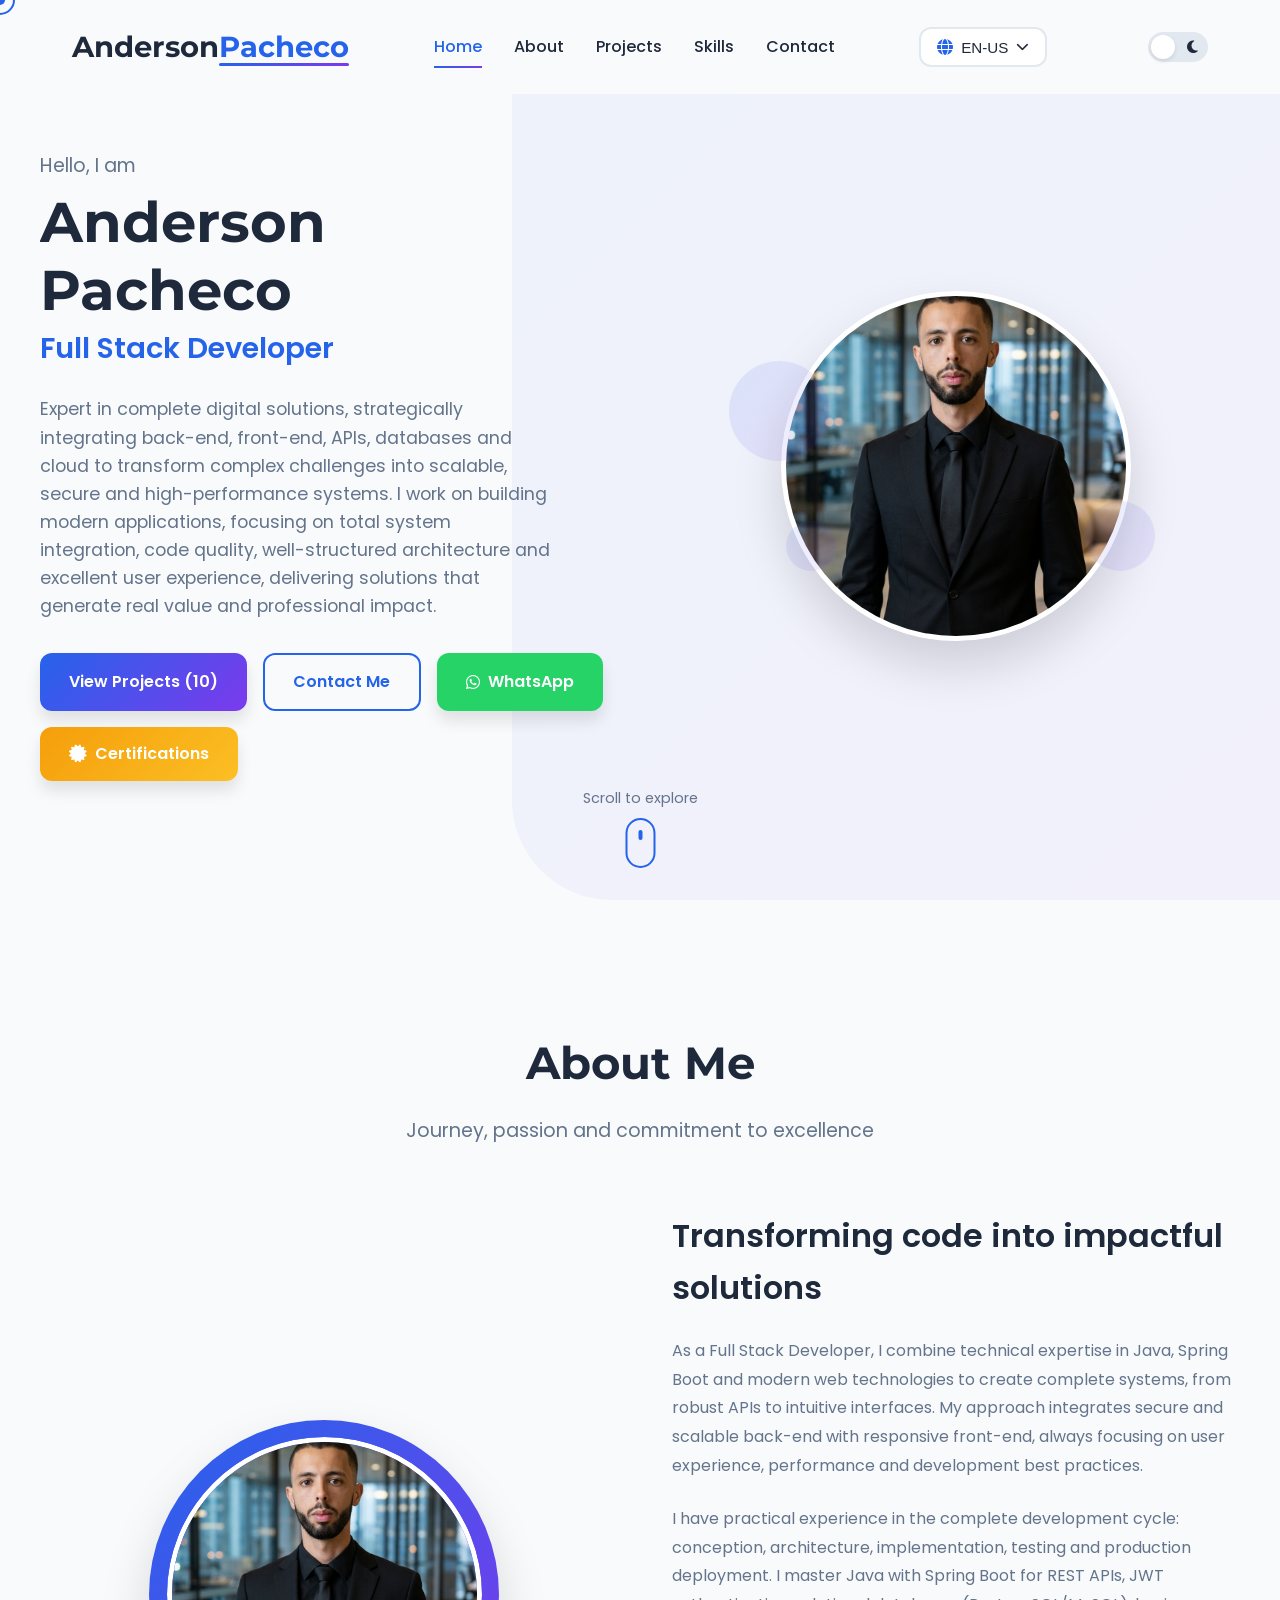
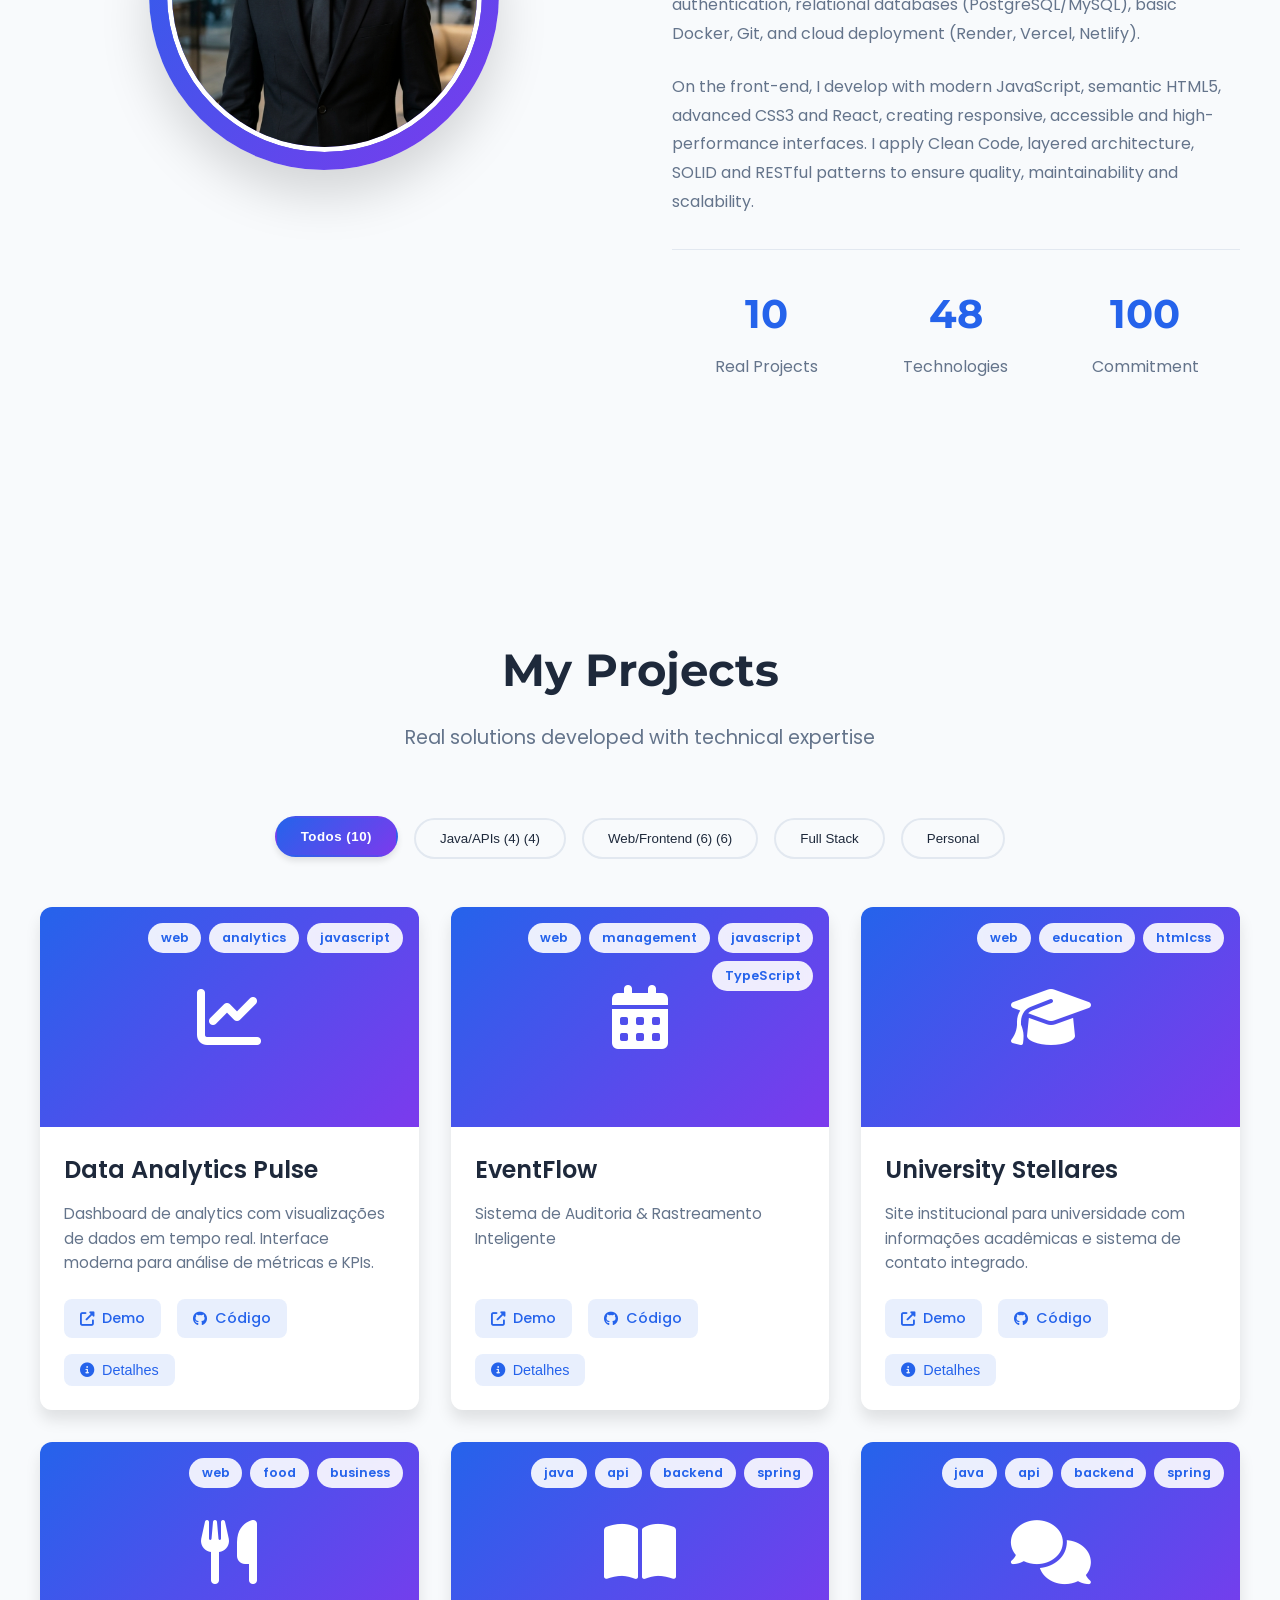
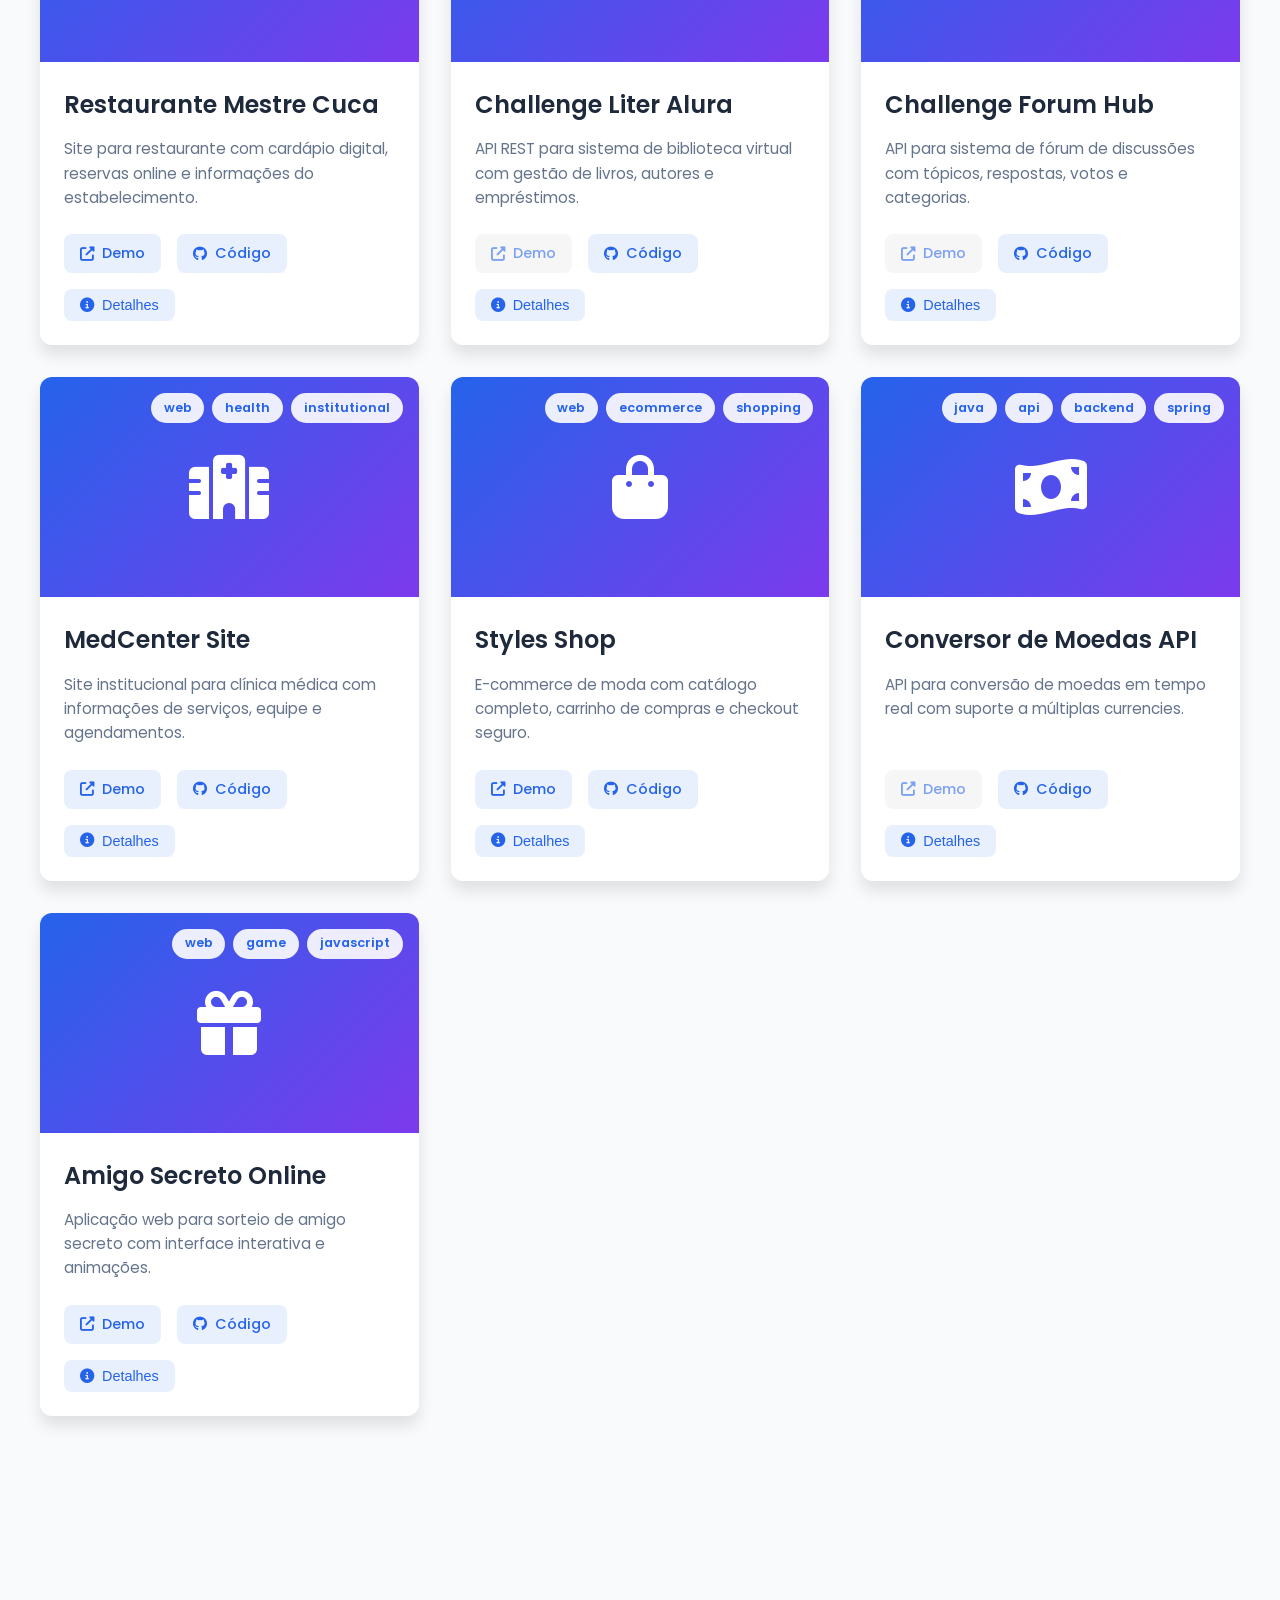
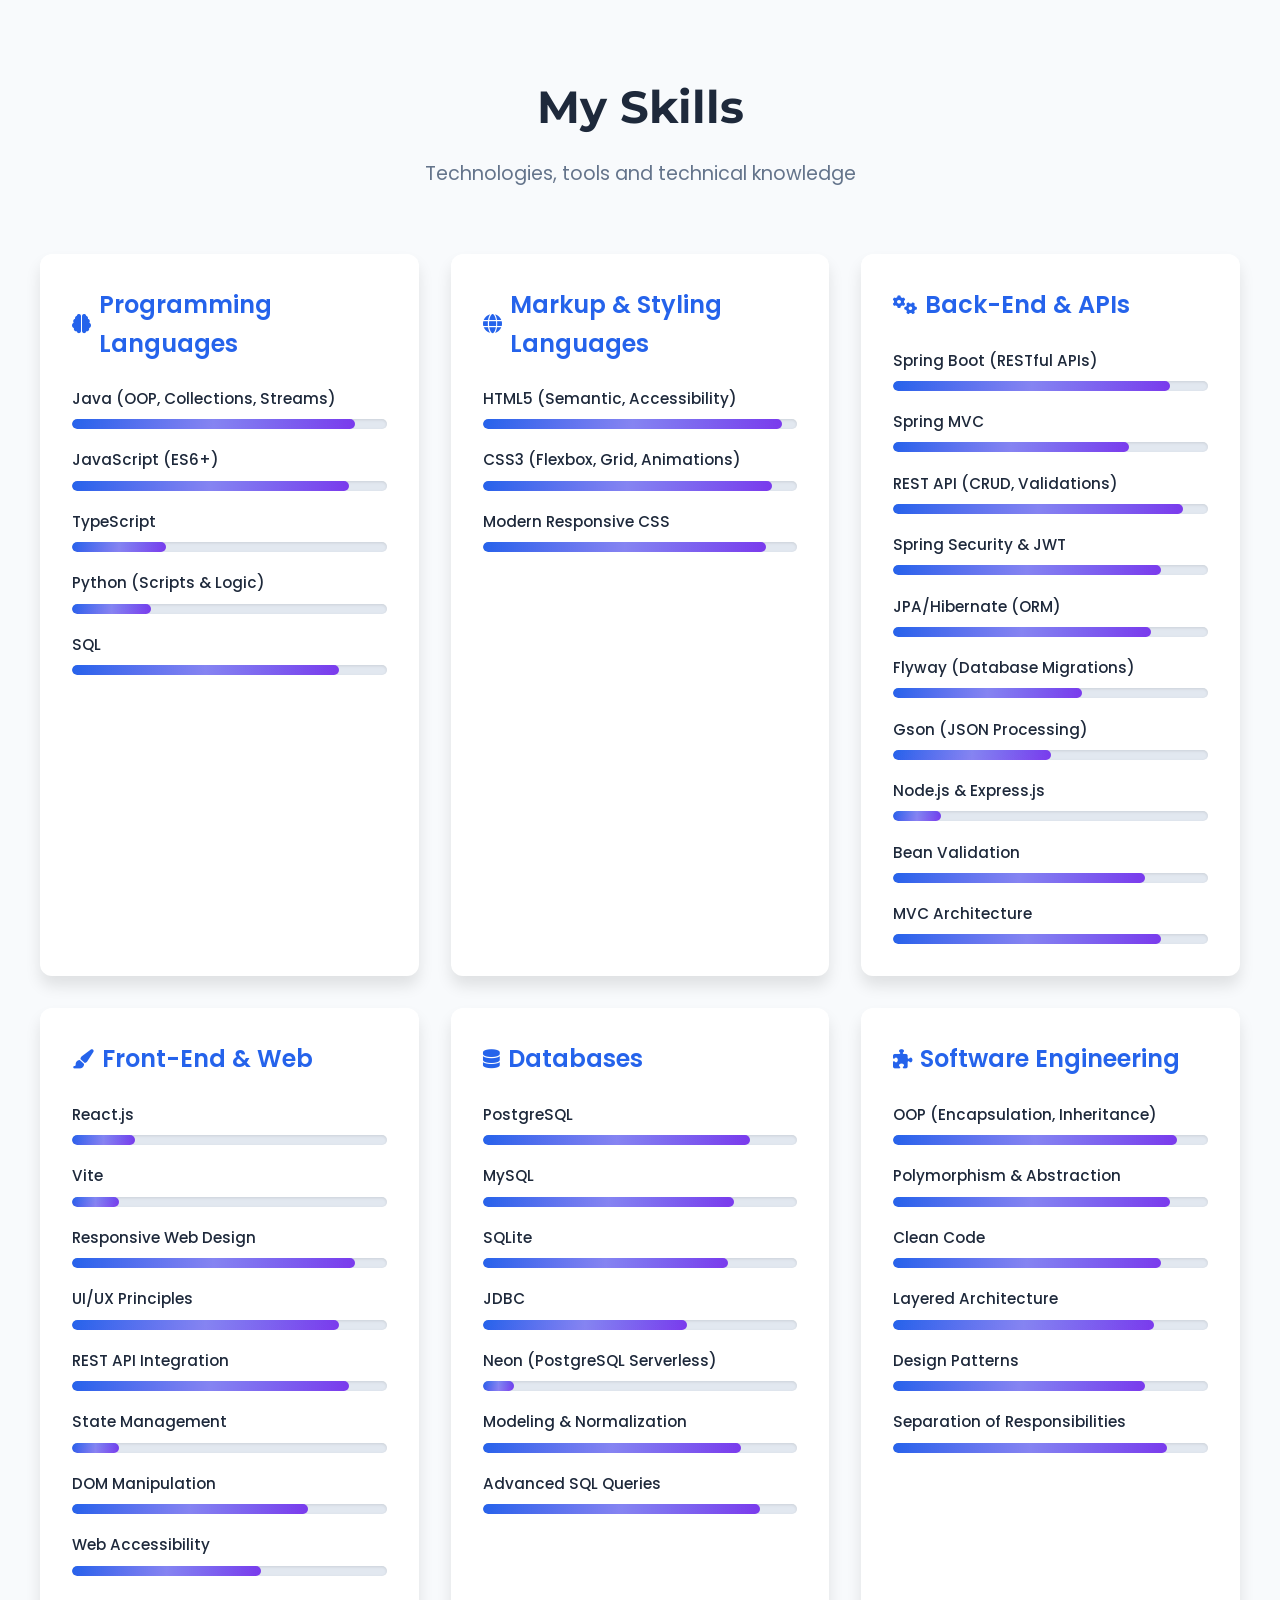
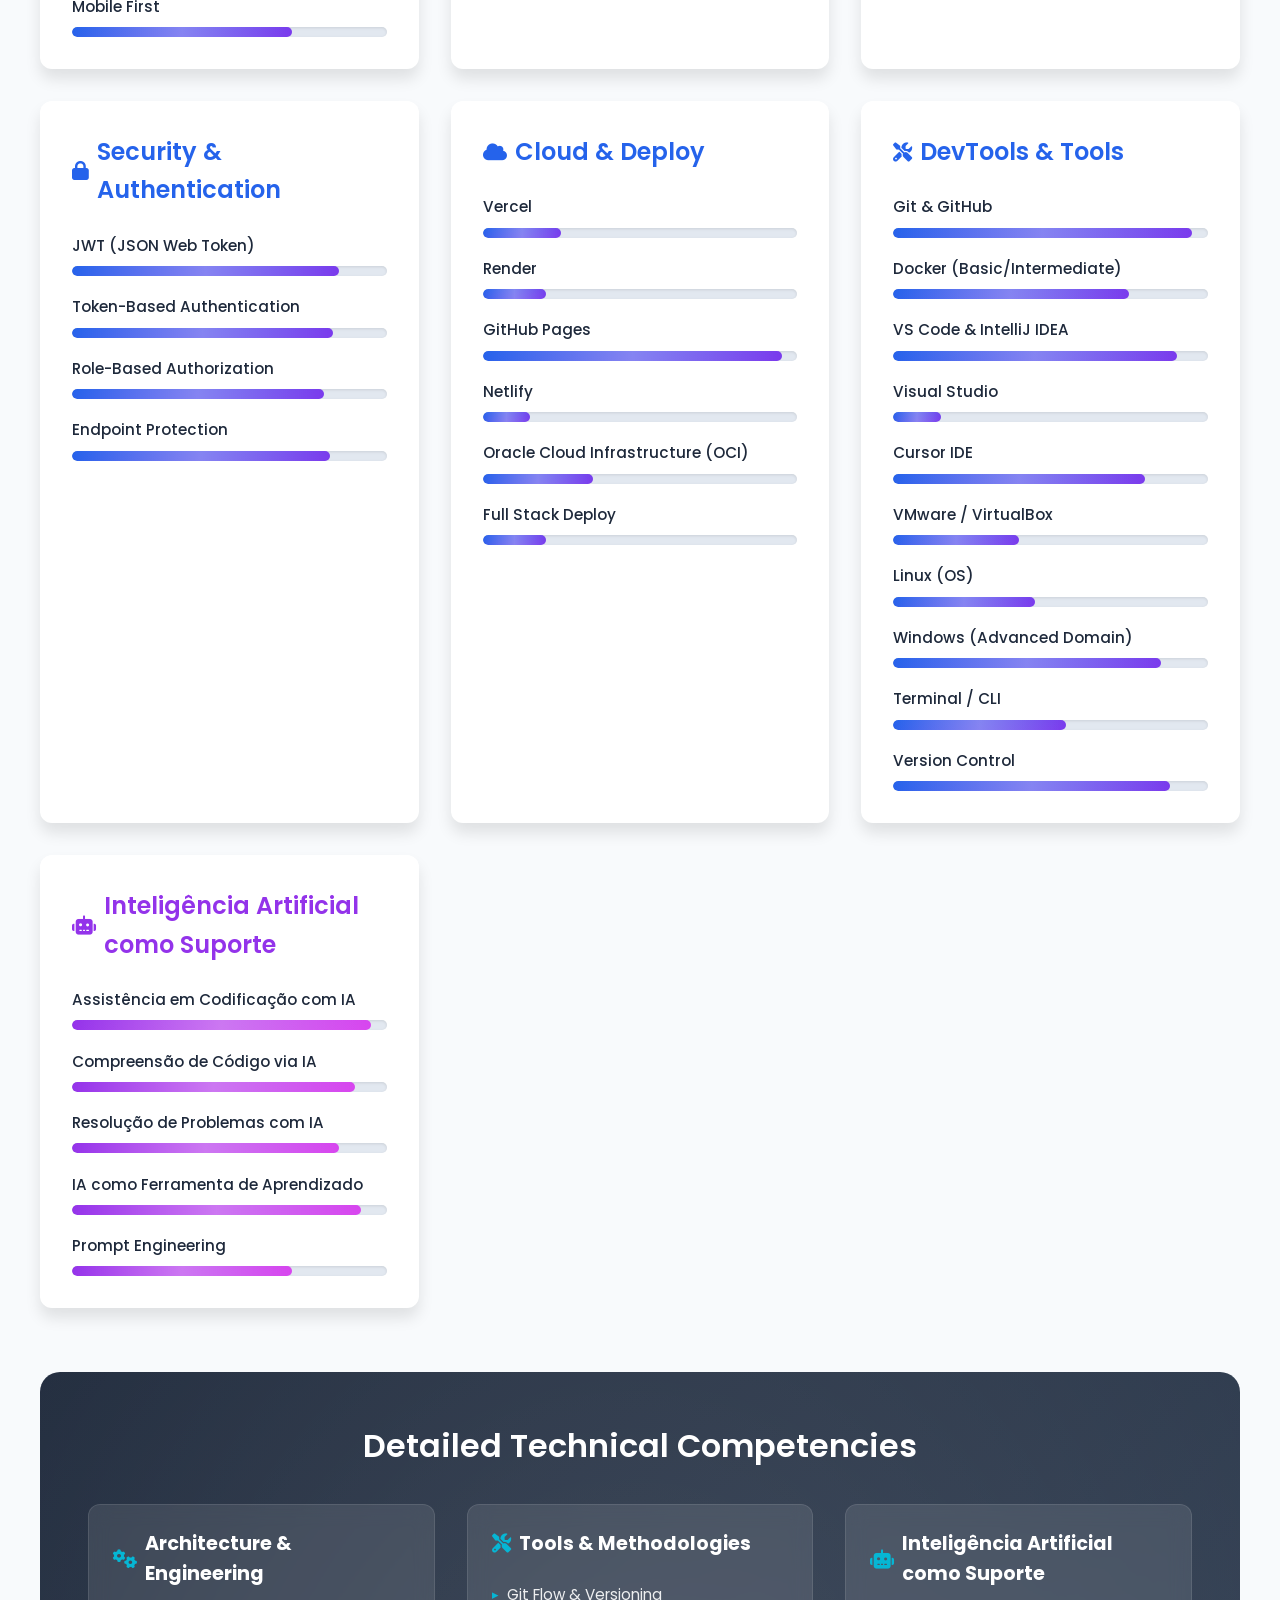
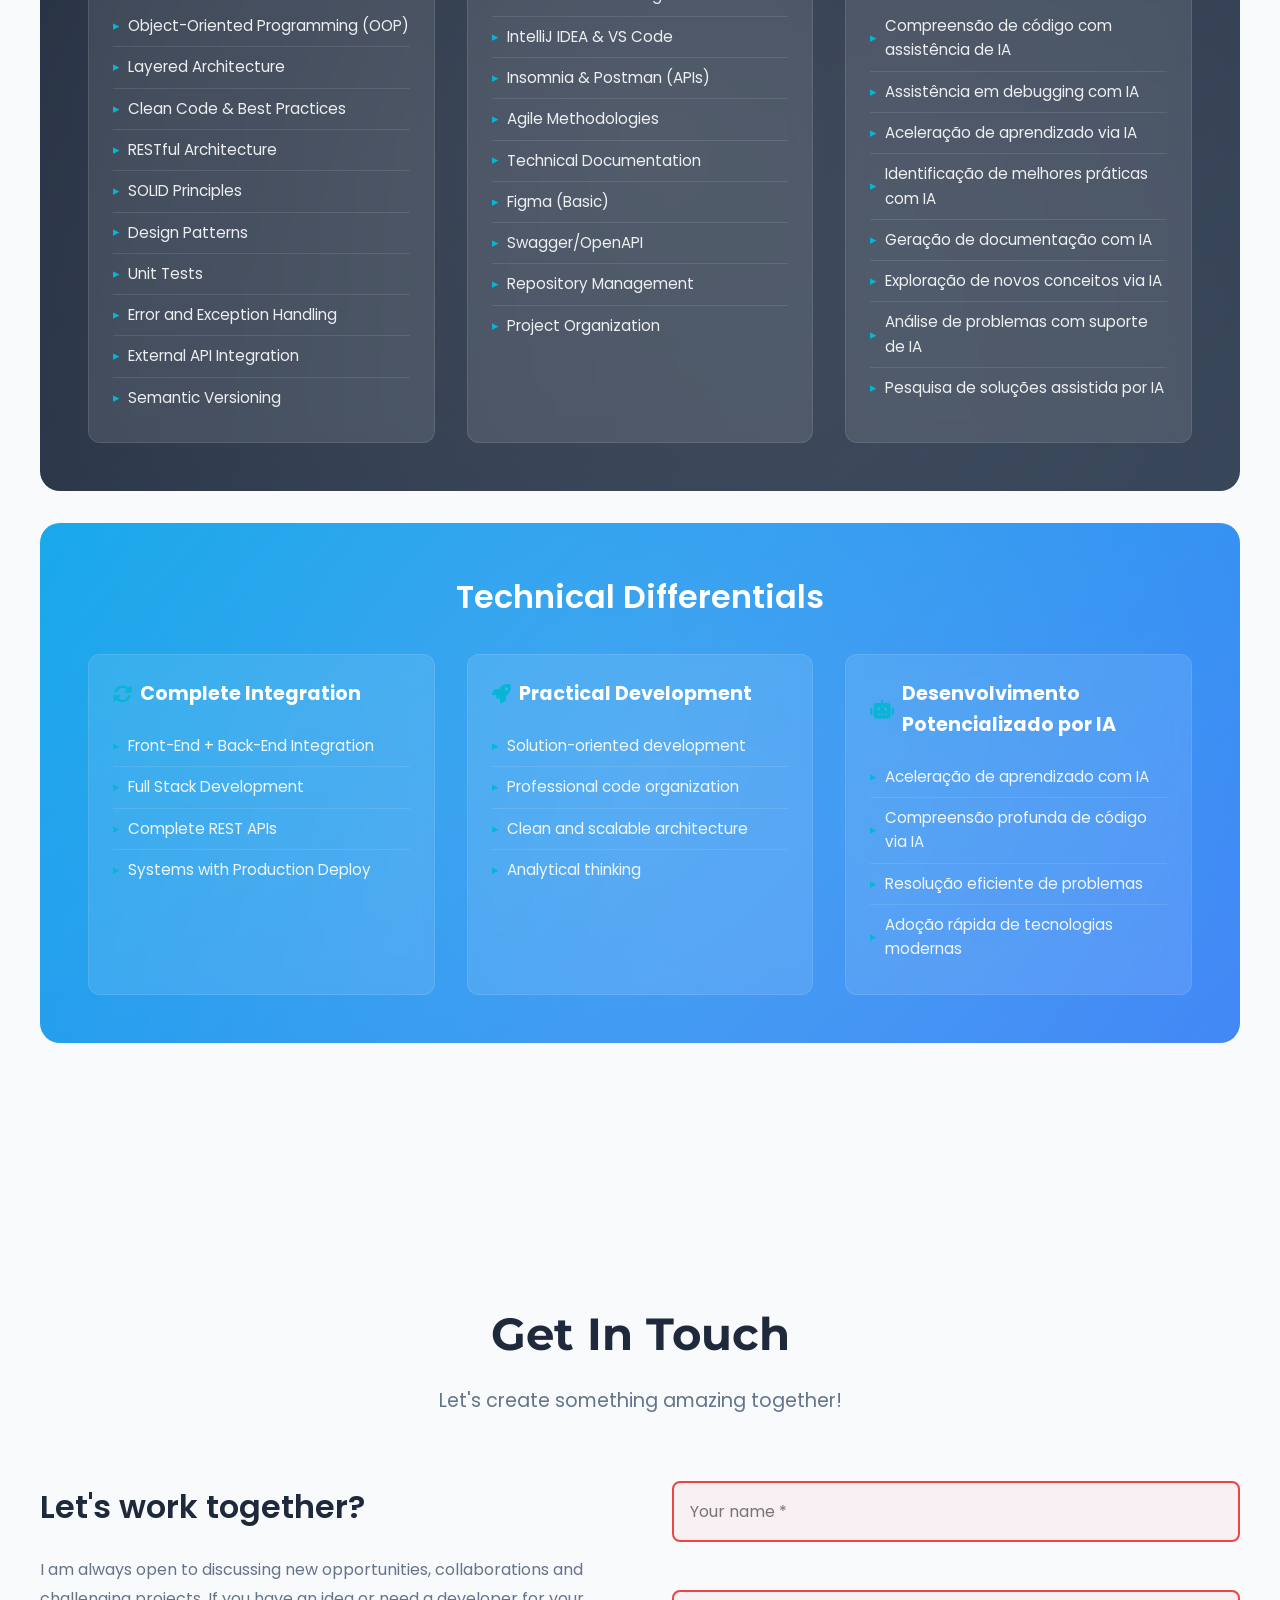
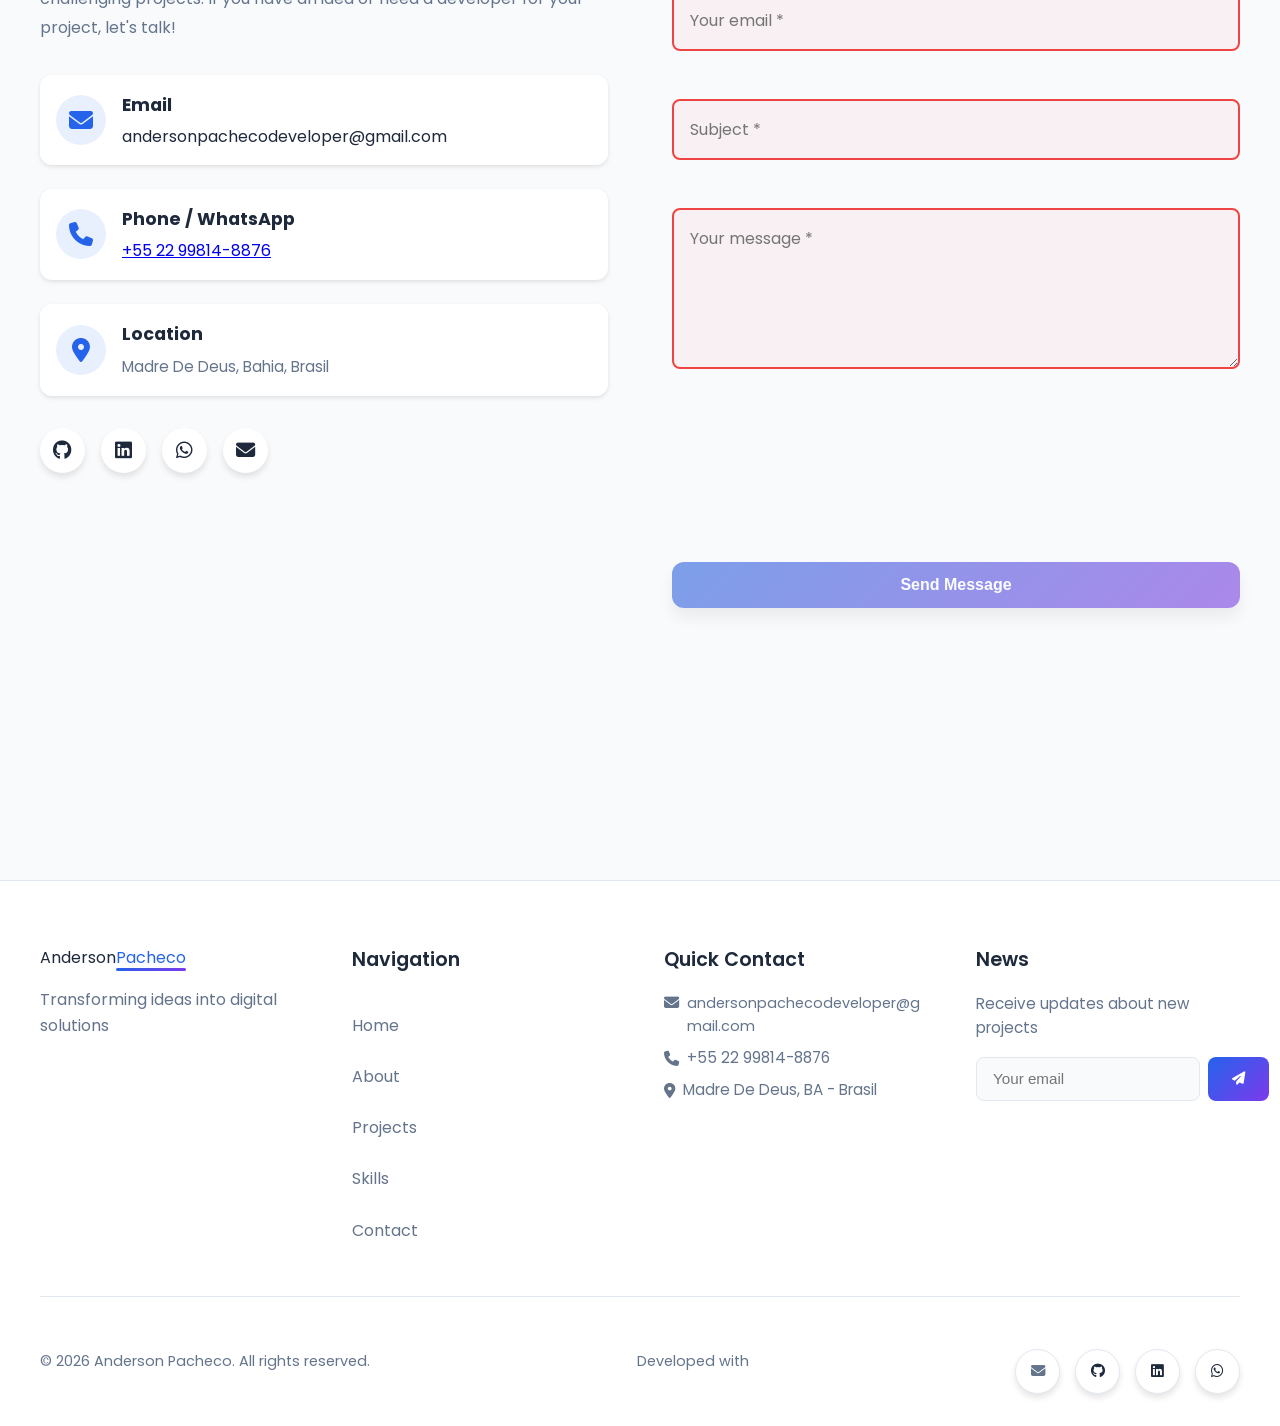
==== commit a25d4c81: "Implementação Das Habilidades Restantes" ====
--- a/index.html
+++ b/index.html
@@ -1,897 +1,1447 @@
-<!DOCTYPE html>
+<!doctype html>
 <html lang="pt-br">
-
-<head>
-  <meta charset="UTF-8" />
-  <meta name="viewport" content="width=device-width, initial-scale=1.0" />
-  <title>Anderson Pacheco | Desenvolvedor Full Stack</title>
-  <meta name="description"
-    content="Portfólio de Anderson Pacheco, desenvolvedor full stack com experiência em back-end, front-end, APIs, bancos de dados e cloud. Atuação em aplicações web modernas, sistemas escaláveis, integração de sistemas, arquitetura de software, automação, deploy e boas práticas de desenvolvimento.">
-  <meta name="keywords"
-    content="Desenvolvedor Full Stack, Full Stack Developer, Back-end, Front-end, APIs REST, Java, Spring Boot, JavaScript, HTML5, CSS3, Banco de Dados, PostgreSQL, MySQL, Cloud, DevOps, Docker, Git, GitHub, Arquitetura de Software, Integração de Sistemas, Aplicações Web, Software Engineering">
-  <meta name="author" content="Anderson Pacheco">
-
-  <!-- Open Graph para redes sociais -->
-  <meta property="og:title" content="Anderson Pacheco | Desenvolvedor Full Stack">
-  <meta property="og:description"
-    content="Desenvolvedor Full Stack especializado em Java, Spring Boot e tecnologias web modernas. Confira meus projetos reais!">
-  <meta property="og:image" content="./assets/Foto_Para_Portfolio.jpeg">
-  <meta property="og:url" content="https://andersonpacheco.dev">
-  <meta property="og:type" content="website">
-
-  <!-- Links de CSS -->
-  <link rel="stylesheet" href="style.css" />
-  <link rel="stylesheet" href="https://cdnjs.cloudflare.com/ajax/libs/font-awesome/6.4.0/css/all.min.css" />
-  <link
-    href="https://fonts.googleapis.com/css2?family=Poppins:wght@300;400;500;600;700&family=Montserrat:wght@300;400;500;600;700&display=swap"
-    rel="stylesheet" />
-
-  <!-- Favicon -->
-  <link rel="icon" type="image/x-icon"
-    href="data:image/svg+xml,<svg xmlns=%22http://www.w3.org/2000/svg%22 viewBox=%220 0 100 100%22><text y=%22.9em%22 font-size=%2290%22>👨‍💻</text></svg>" />
-
-  <!-- Scripts -->
-  <script src="projects.js" defer></script>
-  <script src="translations.js" defer></script>
-  <script src="turnstile.js" defer></script>
-  <script src="script.js" defer></script>
-</head>
-
-<body>
-  <!-- Loader inicial -->
-  <div class="loader">
-    <div class="loader-content">
-      <div class="spinner"></div>
-      <p data-i18n="loading_portfolio">Carregando portfólio...</p>
-    </div>
-  </div>
-
-  <!-- Cursor personalizado -->
-  <div class="cursor"></div>
-  <div class="cursor-follower"></div>
-
-  <!-- Navegação -->
-  <header class="header">
-    <nav class="navbar">
-      <div class="logo">
-        <span class="logo-text">Anderson<span class="logo-highlight">Pacheco</span></span>
-      </div>
-
-      <div class="nav-links">
-        <a href="#home" class="nav-link active" data-i18n="home">Início</a>
-        <a href="#about" class="nav-link" data-i18n="about">Sobre</a>
-        <a href="#projects" class="nav-link" data-i18n="projects">Projetos</a>
-        <a href="#skills" class="nav-link" data-i18n="skills">Habilidades</a>
-        <a href="#contact" class="nav-link" data-i18n="contact">Contato</a>
-      </div>
-
-      <button class="menu-toggle" aria-label="Abrir menu" data-i18n-title="menu" title="Menu">
-        <i class="fas fa-bars"></i>
-      </button>
-
-      <div class="theme-toggle">
-        <input type="checkbox" id="theme-switch" class="theme-switch" />
-        <label for="theme-switch" class="theme-label">
-          <i class="fas fa-sun"></i>
-          <i class="fas fa-moon"></i>
-        </label>
-      </div>
-    </nav>
-  </header>
-
-  <!-- Conteúdo principal -->
-  <main>
-    <!-- Seção Hero / Início -->
-    <section id="home" class="hero-section">
-      <div class="hero-content">
-        <div class="hero-text">
-          <h4 class="hero-subtitle" data-i18n="hero_subtitle">Olá, eu sou</h4>
-          <h1 class="hero-title">
-            <span class="text-animate">Anderson</span>
-            <span class="text-animate delay-1">Pacheco</span>
-          </h1>
-          <h2 class="hero-role" data-i18n="hero_role">Desenvolvedor Full Stack</h2>
-          <p class="hero-description" data-i18n="hero_description">
-            Especialista no desenvolvimento de soluções digitais completas, integrando de forma estratégica back-end,
-            front-end, APIs, bancos de dados e cloud, para transformar desafios complexos em sistemas escaláveis,
-            seguros e performáticos. Atuo na construção de aplicações modernas, com foco em integração total entre
-            sistemas, qualidade de código, arquitetura bem estruturada e excelente experiência do usuário, entregando
-            soluções que geram valor real e impacto profissional.
-          </p>
-          <div class="hero-buttons">
-            <a href="#projects" class="btn btn-primary" data-i18n="view_projects">Ver Projetos (10)</a>
-            <a href="#contact" class="btn btn-secondary" data-i18n="contact_me">Entrar em Contato</a>
-            <a href="https://wa.me/5522998148876" target="_blank" class="btn btn-whatsapp">
-              <i class="fab fa-whatsapp"></i> <span data-i18n="whatsapp">WhatsApp</span>
-            </a>
-            <!-- Botão de Certificações -->
-            <a href="certificacoes_anderson_pacheco.pdf" target="_blank" class="btn btn-certifications"
-              id="certifications-btn">
-              <i class="fas fa-certificate"></i> <span data-i18n="certifications">Certificações</span>
-            </a>
-          </div>
-        </div>
-        <div class="hero-visual">
-          <div class="floating-shapes">
-            <div class="shape shape-1"></div>
-            <div class="shape shape-2"></div>
-            <div class="shape shape-3"></div>
-          </div>
-          <div class="hero-image-container">
-            <div class="hero-image-placeholder" id="profile-image">
-              <!-- Foto carregada via JavaScript -->
-            </div>
-          </div>
-        </div>
-      </div>
-
-      <div class="scroll-indicator">
-        <span data-i18n="scroll_explore">Role para explorar</span>
-        <div class="mouse">
-          <div class="wheel"></div>
-        </div>
-      </div>
-    </section>
-
-    <!-- Seção Sobre -->
-    <section id="about" class="about-section">
-      <div class="section-header">
-        <h2 class="section-title" data-i18n="about_title">Sobre <span class="highlight">Mim</span></h2>
-        <p class="section-subtitle" data-i18n="about_subtitle">Jornada, paixão e compromisso com excelência</p>
-      </div>
-
-      <div class="about-content">
-        <div class="about-image">
-          <div class="image-frame">
-            <div class="image-placeholder" id="about-profile-image">
-              <!-- Foto carregada via JavaScript -->
-            </div>
-          </div>
-        </div>
-        <div class="about-text">
-          <h3 data-i18n="about_heading">Transformando código em soluções impactantes</h3>
-          <p data-i18n="about_para1">
-            Como desenvolvedor Full Stack, combino expertise técnica em Java, Spring Boot e tecnologias web modernas
-            para criar sistemas completos, desde APIs robustas até interfaces intuitivas. Minha abordagem integra
-            back-end seguro e escalável com front-end responsivo, sempre focando em experiência do usuário,
-            performance e boas práticas de desenvolvimento.
-          </p>
-          <p data-i18n="about_para2">
-            Tenho experiência prática no ciclo completo de desenvolvimento: concepção, arquitetura, implementação,
-            testes e deploy em produção. Domino Java com Spring Boot para APIs REST, autenticação JWT, bancos de dados
-            relacionais (PostgreSQL/MySQL), Docker básico, Git, e deploy em cloud (Render, Vercel, Netlify).
-          </p>
-          <p data-i18n="about_para3">
-            No front-end, desenvolvo com JavaScript moderno, HTML5 semântico, CSS3 avançado e React, criando interfaces
-            responsivas, acessíveis e com ótima performance. Aplico Clean Code, arquitetura em camadas, SOLID e padrões
-            RESTful para garantir qualidade, manutenibilidade e escalabilidade.
-          </p>
-
-          <div class="about-stats">
-            <div class="stat">
-              <span class="stat-number" data-count="10">0</span>
-              <span class="stat-label" data-i18n="projects_real">Projetos Reais</span>
-            </div>
-            <div class="stat">
-              <span class="stat-number" data-count="35">0</span>
-              <span class="stat-label" data-i18n="technologies">Tecnologias</span>
-            </div>
-            <div class="stat">
-              <span class="stat-number" data-count="100">0</span>
-              <span class="stat-label" data-i18n="commitment">Comprometimento</span>
-            </div>
-          </div>
-        </div>
-      </div>
-    </section>
-
-    <!-- Seção Projetos -->
-    <section id="projects" class="projects-section">
-      <div class="section-header">
-        <h2 class="section-title" data-i18n="projects_title">Meus <span class="highlight">Projetos</span></h2>
-        <p class="section-subtitle" data-i18n="projects_subtitle">Soluções reais desenvolvidas com expertise técnica</p>
-      </div>
-
-      <!-- Filtros de projetos -->
-      <div class="project-filters">
-        <button class="filter-btn active" data-filter="all" data-i18n="all_projects">Todos (10)</button>
-        <button class="filter-btn" data-filter="java" data-i18n="java_projects">Java/APIs (4)</button>
-        <button class="filter-btn" data-filter="web" data-i18n="web_projects">Web/Frontend (6)</button>
-        <button class="filter-btn" data-filter="fullstack" data-i18n="fullstack">Full Stack</button>
-        <button class="filter-btn" data-filter="pessoal" data-i18n="personal">Pessoais</button>
-      </div>
-
-      <!-- Container de projetos -->
-      <div class="projects-container" id="projects-container">
-        <!-- Projetos carregados dinamicamente via projects.js -->
-      </div>
-
-      <!-- Modal para detalhes do projeto -->
-      <div class="project-modal" id="project-modal">
-        <div class="modal-content">
-          <button class="modal-close" id="modal-close" data-i18n-title="close" title="Fechar">&times;</button>
-          <div class="modal-body" id="modal-body">
-            <!-- Conteúdo do modal será preenchido via JavaScript -->
-          </div>
-        </div>
-      </div>
-    </section>
-
-    <!-- Seção Habilidades - ATUALIZADA E COMPLETA -->
-    <section id="skills" class="skills-section">
-      <div class="section-header">
-        <h2 class="section-title" data-i18n="skills_title">Minhas <span class="highlight">Habilidades</span></h2>
-        <p class="section-subtitle" data-i18n="skills_subtitle">Tecnologias, ferramentas e conhecimentos técnicos</p>
-      </div>
-
-      <!-- Categorias de habilidades ATUALIZADAS -->
-      <div class="skills-container">
-        <!-- 🧠 Linguagens de Programação -->
-        <div class="skill-category">
-          <h3><i class="fas fa-brain"></i> <span data-i18n="programming_languages">Linguagens de Programação</span></h3>
-          <div class="skills-list">
-            <div class="skill-item">
-              <span class="skill-name" data-i18n="java_poo">Java (POO, Collections, Streams)</span>
-              <div class="skill-bar">
-                <div class="skill-level" data-level="90"></div>
-              </div>
-            </div>
-            <div class="skill-item">
-              <span class="skill-name" data-i18n="javascript_es6">JavaScript (ES6+)</span>
-              <div class="skill-bar">
-                <div class="skill-level" data-level="88"></div>
-              </div>
-            </div>
-            <div class="skill-item">
-              <span class="skill-name" data-i18n="typescript">TypeScript</span>
-              <div class="skill-bar">
-                <div class="skill-level" data-level="30"></div>
-              </div>
-            </div>
-            <div class="skill-item">
-              <span class="skill-name" data-i18n="python">Python (Scripts & Lógica)</span>
-              <div class="skill-bar">
-                <div class="skill-level" data-level="25"></div>
-              </div>
-            </div>
-            <div class="skill-item">
-              <span class="skill-name" data-i18n="sql">SQL</span>
-              <div class="skill-bar">
-                <div class="skill-level" data-level="85"></div>
-              </div>
-            </div>
-          </div>
-        </div>
-
-        <!-- 🌐 Linguagens de Marcação e Estilo -->
-        <div class="skill-category">
-          <h3><i class="fas fa-globe"></i> <span data-i18n="markup_styling">Linguagens de Marcação & Estilo</span></h3>
-          <div class="skills-list">
-            <div class="skill-item">
-              <span class="skill-name" data-i18n="html5_semantic">HTML5 (Semântico, Acessibilidade)</span>
-              <div class="skill-bar">
-                <div class="skill-level" data-level="95"></div>
-              </div>
-            </div>
-            <div class="skill-item">
-              <span class="skill-name" data-i18n="css3_modern">CSS3 (Flexbox, Grid, Animações)</span>
-              <div class="skill-bar">
-                <div class="skill-level" data-level="92"></div>
-              </div>
-            </div>
-            <div class="skill-item">
-              <span class="skill-name" data-i18n="css_responsive">CSS Moderno Responsivo</span>
-              <div class="skill-bar">
-                <div class="skill-level" data-level="90"></div>
-              </div>
-            </div>
-          </div>
-        </div>
-
-        <!-- ⚙️ Back-End & APIs -->
-        <div class="skill-category">
-          <h3><i class="fas fa-cogs"></i> <span data-i18n="backend_apis">Back-End & APIs</span></h3>
-          <div class="skills-list">
-            <div class="skill-item">
-              <span class="skill-name" data-i18n="spring_boot">Spring Boot (APIs RESTful)</span>
-              <div class="skill-bar">
-                <div class="skill-level" data-level="88"></div>
-              </div>
-            </div>
-            <div class="skill-item">
-              <span class="skill-name" data-i18n="api_rest">API REST (CRUD, Validações)</span>
-              <div class="skill-bar">
-                <div class="skill-level" data-level="92"></div>
-              </div>
-            </div>
-            <div class="skill-item">
-              <span class="skill-name" data-i18n="spring_security">Spring Security & JWT</span>
-              <div class="skill-bar">
-                <div class="skill-level" data-level="85"></div>
-              </div>
-            </div>
-            <div class="skill-item">
-              <span class="skill-name" data-i18n="jpa_hibernate">JPA/Hibernate (ORM)</span>
-              <div class="skill-bar">
-                <div class="skill-level" data-level="82"></div>
-              </div>
-            </div>
-            <div class="skill-item">
-              <span class="skill-name" data-i18n="node_express">Node.js & Express.js</span>
-              <div class="skill-bar">
-                <div class="skill-level" data-level="15"></div>
-              </div>
-            </div>
-            <div class="skill-item">
-              <span class="skill-name" data-i18n="bean_validation">Bean Validation</span>
-              <div class="skill-bar">
-                <div class="skill-level" data-level="80"></div>
-              </div>
-            </div>
-            <div class="skill-item">
-              <span class="skill-name" data-i18n="mvc_architecture">Arquitetura MVC</span>
-              <div class="skill-bar">
-                <div class="skill-level" data-level="85"></div>
-              </div>
-            </div>
-          </div>
-        </div>
-
-        <!-- 🎨 Front-End & Web -->
-        <div class="skill-category">
-          <h3><i class="fas fa-paint-brush"></i> <span data-i18n="frontend_web">Front-End & Web</span></h3>
-          <div class="skills-list">
-            <div class="skill-item">
-              <span class="skill-name" data-i18n="react_js">React.js</span>
-              <div class="skill-bar">
-                <div class="skill-level" data-level="20"></div>
-              </div>
-            </div>
-            <div class="skill-item">
-              <span class="skill-name" data-i18n="vite">Vite</span>
-              <div class="skill-bar">
-                <div class="skill-level" data-level="15"></div>
-              </div>
-            </div>
-            <div class="skill-item">
-              <span class="skill-name" data-i18n="responsive_design">Responsive Web Design</span>
-              <div class="skill-bar">
-                <div class="skill-level" data-level="90"></div>
-              </div>
-            </div>
-            <div class="skill-item">
-              <span class="skill-name" data-i18n="ui_ux">UI/UX Principles</span>
-              <div class="skill-bar">
-                <div class="skill-level" data-level="85"></div>
-              </div>
-            </div>
-            <div class="skill-item">
-              <span class="skill-name" data-i18n="api_integration">Integração APIs REST</span>
-              <div class="skill-bar">
-                <div class="skill-level" data-level="88"></div>
-              </div>
-            </div>
-            <div class="skill-item">
-              <span class="skill-name" data-i18n="state_management">Manipulação de Estado</span>
-              <div class="skill-bar">
-                <div class="skill-level" data-level="15"></div>
-              </div>
-            </div>
-          </div>
-        </div>
-
-        <!-- 🗄️ Banco de Dados (Relacionais) -->
-        <div class="skill-category">
-          <h3><i class="fas fa-database"></i> <span data-i18n="databases">Banco de Dados</span></h3>
-          <div class="skills-list">
-            <div class="skill-item">
-              <span class="skill-name" data-i18n="postgresql">PostgreSQL</span>
-              <div class="skill-bar">
-                <div class="skill-level" data-level="85"></div>
-              </div>
-            </div>
-            <div class="skill-item">
-              <span class="skill-name" data-i18n="mysql">MySQL</span>
-              <div class="skill-bar">
-                <div class="skill-level" data-level="80"></div>
-              </div>
-            </div>
-            <div class="skill-item">
-              <span class="skill-name" data-i18n="sqlite">SQLite</span>
-              <div class="skill-bar">
-                <div class="skill-level" data-level="78"></div>
-              </div>
-            </div>
-            <div class="skill-item">
-              <span class="skill-name" data-i18n="neon">Neon (PostgreSQL Serverless)</span>
-              <div class="skill-bar">
-                <div class="skill-level" data-level="10"></div>
-              </div>
-            </div>
-            <div class="skill-item">
-              <span class="skill-name" data-i18n="modeling">Modelagem & Normalização</span>
-              <div class="skill-bar">
-                <div class="skill-level" data-level="82"></div>
-              </div>
-            </div>
-            <div class="skill-item">
-              <span class="skill-name" data-i18n="advanced_queries">Consultas SQL Avançadas</span>
-              <div class="skill-bar">
-                <div class="skill-level" data-level="88"></div>
-              </div>
-            </div>
-          </div>
-        </div>
-
-        <!-- 🧩 Conceitos de Programação & Engenharia -->
-        <div class="skill-category">
-          <h3><i class="fas fa-puzzle-piece"></i> <span data-i18n="software_engineering">Engenharia de Software</span>
-          </h3>
-          <div class="skills-list">
-            <div class="skill-item">
-              <span class="skill-name" data-i18n="oop">POO (Encapsulamento, Herança)</span>
-              <div class="skill-bar">
-                <div class="skill-level" data-level="90"></div>
-              </div>
-            </div>
-            <div class="skill-item">
-              <span class="skill-name" data-i18n="polymorphism">Polimorfismo & Abstração</span>
-              <div class="skill-bar">
-                <div class="skill-level" data-level="88"></div>
-              </div>
-            </div>
-            <div class="skill-item">
-              <span class="skill-name" data-i18n="clean_code">Clean Code</span>
-              <div class="skill-bar">
-                <div class="skill-level" data-level="85"></div>
-              </div>
-            </div>
-            <div class="skill-item">
-              <span class="skill-name" data-i18n="layered_architecture">Arquitetura em Camadas</span>
-              <div class="skill-bar">
-                <div class="skill-level" data-level="83"></div>
-              </div>
-            </div>
-            <div class="skill-item">
-              <span class="skill-name" data-i18n="design_patterns">Padrões de Projeto</span>
-              <div class="skill-bar">
-                <div class="skill-level" data-level="80"></div>
-              </div>
-            </div>
-            <div class="skill-item">
-              <span class="skill-name" data-i18n="separation">Separação de Responsabilidades</span>
-              <div class="skill-bar">
-                <div class="skill-level" data-level="87"></div>
-              </div>
-            </div>
-          </div>
-        </div>
-
-        <!-- 🔐 Segurança & Autenticação -->
-        <div class="skill-category">
-          <h3><i class="fas fa-lock"></i> <span data-i18n="security_auth">Segurança & Autenticação</span></h3>
-          <div class="skills-list">
-            <div class="skill-item">
-              <span class="skill-name" data-i18n="jwt">JWT (JSON Web Token)</span>
-              <div class="skill-bar">
-                <div class="skill-level" data-level="85"></div>
-              </div>
-            </div>
-            <div class="skill-item">
-              <span class="skill-name" data-i18n="token_auth">Autenticação Baseada em Token</span>
-              <div class="skill-bar">
-                <div class="skill-level" data-level="83"></div>
-              </div>
-            </div>
-            <div class="skill-item">
-              <span class="skill-name" data-i18n="role_auth">Autorização por Roles</span>
-              <div class="skill-bar">
-                <div class="skill-level" data-level="80"></div>
-              </div>
-            </div>
-            <div class="skill-item">
-              <span class="skill-name" data-i18n="endpoint_protection">Proteção de Endpoints</span>
-              <div class="skill-bar">
-                <div class="skill-level" data-level="82"></div>
-              </div>
-            </div>
-          </div>
-        </div>
-
-        <!-- ☁️ Cloud, Deploy & Hosting -->
-        <div class="skill-category">
-          <h3><i class="fas fa-cloud"></i> <span data-i18n="cloud_deploy">Cloud & Deploy</span></h3>
-          <div class="skills-list">
-            <div class="skill-item">
-              <span class="skill-name" data-i18n="vercel">Vercel</span>
-              <div class="skill-bar">
-                <div class="skill-level" data-level="25"></div>
-              </div>
-            </div>
-            <div class="skill-item">
-              <span class="skill-name" data-i18n="render">Render</span>
-              <div class="skill-bar">
-                <div class="skill-level" data-level="20"></div>
-              </div>
-            </div>
-            <div class="skill-item">
-              <span class="skill-name" data-i18n="github_pages">GitHub Pages</span>
-              <div class="skill-bar">
-                <div class="skill-level" data-level="95"></div>
-              </div>
-            </div>
-            <div class="skill-item">
-              <span class="skill-name" data-i18n="netlify">Netlify</span>
-              <div class="skill-bar">
-                <div class="skill-level" data-level="15"></div>
-              </div>
-            </div>
-            <div class="skill-item">
-              <span class="skill-name" data-i18n="fullstack_deploy">Deploy Full Stack</span>
-              <div class="skill-bar">
-                <div class="skill-level" data-level="20"></div>
-              </div>
-            </div>
-          </div>
-        </div>
-
-        <!-- 🛠️ DevTools, IDEs & Ferramentas -->
-        <div class="skill-category">
-          <h3><i class="fas fa-tools"></i> <span data-i18n="devtools">DevTools & Ferramentas</span></h3>
-          <div class="skills-list">
-            <div class="skill-item">
-              <span class="skill-name" data-i18n="git_github">Git & GitHub</span>
-              <div class="skill-bar">
-                <div class="skill-level" data-level="95"></div>
-              </div>
-            </div>
-            <div class="skill-item">
-              <span class="skill-name" data-i18n="docker">Docker (Básico/Intermediário)</span>
-              <div class="skill-bar">
-                <div class="skill-level" data-level="75"></div>
-              </div>
-            </div>
-            <div class="skill-item">
-              <span class="skill-name" data-i18n="vscode_intellij">VS Code & IntelliJ IDEA</span>
-              <div class="skill-bar">
-                <div class="skill-level" data-level="90"></div>
-              </div>
-            </div>
-            <div class="skill-item">
-              <span class="skill-name" data-i18n="visual_studio">Visual Studio</span>
-              <div class="skill-bar">
-                <div class="skill-level" data-level="15"></div>
-              </div>
-            </div>
-            <div class="skill-item">
-              <span class="skill-name" data-i18n="cursor_ide">Cursor IDE</span>
-              <div class="skill-bar">
-                <div class="skill-level" data-level="80"></div>
-              </div>
-            </div>
-            <div class="skill-item">
-              <span class="skill-name" data-i18n="version_control">Controle de Versão</span>
-              <div class="skill-bar">
-                <div class="skill-level" data-level="88"></div>
-              </div>
-            </div>
-          </div>
-        </div>
-
-        <!-- 🤖 Inteligência Artificial como Suporte -->
-        <div class="skill-category">
-          <h3><i class="fas fa-robot"></i> <span data-i18n="ai_support">Inteligência Artificial como Suporte</span></h3>
-          <div class="skills-list">
-            <div class="skill-item">
-              <span class="skill-name" data-i18n="ai_code_assistance">Assistência em Codificação com IA</span>
-              <div class="skill-bar">
-                <div class="skill-level" data-level="95"></div>
-              </div>
-            </div>
-            <div class="skill-item">
-              <span class="skill-name" data-i18n="ai_code_explanation">Compreensão de Código via IA</span>
-              <div class="skill-bar">
-                <div class="skill-level" data-level="90"></div>
-              </div>
-            </div>
-            <div class="skill-item">
-              <span class="skill-name" data-i18n="ai_problem_solving">Resolução de Problemas com IA</span>
-              <div class="skill-bar">
-                <div class="skill-level" data-level="85"></div>
-              </div>
-            </div>
-            <div class="skill-item">
-              <span class="skill-name" data-i18n="ai_learning_tool">IA como Ferramenta de Aprendizado</span>
-              <div class="skill-bar">
-                <div class="skill-level" data-level="92"></div>
-              </div>
-            </div>
-          </div>
-        </div>
-      </div>
-
-      <!-- Seção de competências detalhadas -->
-      <div class="competencies-section">
-        <h3 class="competencies-title" data-i18n="detailed_competencies">Competências Técnicas Detalhadas</h3>
-        <div class="competencies-grid">
-          <div class="competency-category">
-            <h4><i class="fas fa-cogs"></i> <span data-i18n="architecture_engineering">Arquitetura & Engenharia</span>
-            </h4>
-            <ul>
-              <li data-i18n="oop_item">Programação Orientada a Objetos (POO)</li>
-              <li data-i18n="layered_arch_item">Arquitetura em Camadas</li>
-              <li data-i18n="clean_code_item">Clean Code & Boas Práticas</li>
-              <li data-i18n="restful_arch">Arquitetura RESTful</li>
-              <li data-i18n="solid_principles">SOLID Principles</li>
-              <li data-i18n="design_patterns_item">Design Patterns</li>
-              <li data-i18n="unit_tests">Testes Unitários</li>
-              <li data-i18n="error_handling">Tratamento de Erros e Exceções</li>
-              <li data-i18n="external_api">Integração com APIs Externas</li>
-              <li data-i18n="semantic_versioning">Versionamento Semântico</li>
-            </ul>
-          </div>
-          <div class="competency-category">
-            <h4><i class="fas fa-tools"></i> <span data-i18n="tools_methodologies">Ferramentas & Metodologias</span>
-            </h4>
-            <ul>
-              <li data-i18n="git_flow">Git Flow & Versionamento</li>
-              <li data-i18n="ide_tools">IntelliJ IDEA & VS Code</li>
-              <li data-i18n="api_tools">Insomnia & Postman (APIs)</li>
-              <li data-i18n="agile_methods">Metodologias Ágeis</li>
-              <li data-i18n="tech_docs">Documentação Técnica</li>
-              <li data-i18n="figma_basic">Figma (Básico)</li>
-              <li data-i18n="swagger_openapi">Swagger/OpenAPI</li>
-              <li data-i18n="repo_management">Gerenciamento de Repositórios</li>
-              <li data-i18n="project_organization">Organização de Projetos</li>
-            </ul>
-          </div>
-          <div class="competency-category">
-            <h4><i class="fas fa-robot"></i> <span data-i18n="ai_support_competencies">Inteligência Artificial como
-                Suporte</span></h4>
-            <ul>
-              <li data-i18n="ai_code_comprehension">Compreensão de código com assistência de IA</li>
-              <li data-i18n="ai_debugging_assistance">Assistência em debugging com IA</li>
-              <li data-i18n="ai_learning_acceleration">Aceleração de aprendizado via IA</li>
-              <li data-i18n="ai_best_practices">Identificação de melhores práticas com IA</li>
-              <li data-i18n="ai_documentation">Geração de documentação com IA</li>
-              <li data-i18n="ai_code_exploration">Exploração de novos conceitos via IA</li>
-              <li data-i18n="ai_problem_analysis">Análise de problemas com suporte de IA</li>
-              <li data-i18n="ai_solution_research">Pesquisa de soluções assistida por IA</li>
-            </ul>
-          </div>
-        </div>
-      </div>
-
-      <!-- Diferenciais Técnicos -->
-      <div class="competencies-section differentials-section">
-        <h3 class="competencies-title" data-i18n="technical_differentials">🎯 Diferenciais Técnicos</h3>
-        <div class="competencies-grid">
-          <div class="competency-category">
-            <h4><i class="fas fa-sync-alt"></i> <span data-i18n="complete_integration">Integração Completa</span></h4>
-            <ul>
-              <li data-i18n="frontend_backend_integration">Integração Front-End + Back-End</li>
-              <li data-i18n="fullstack_dev">Desenvolvimento Full Stack</li>
-              <li data-i18n="complete_apis">APIs REST Completas</li>
-              <li data-i18n="production_deploy">Sistemas com Deploy em Produção</li>
-            </ul>
-          </div>
-          <div class="competency-category">
-            <h4><i class="fas fa-rocket"></i> <span data-i18n="practical_development">Desenvolvimento Prático</span>
-            </h4>
-            <ul>
-              <li data-i18n="solution_development">Desenvolvimento orientado a soluções reais</li>
-              <li data-i18n="professional_code">Organização de código profissional</li>
-              <li data-i18n="clean_architecture">Arquitetura limpa e escalável</li>
-              <li data-i18n="analytical_thinking">Pensamento analítico</li>
-            </ul>
-          </div>
-          <div class="competency-category">
-            <h4><i class="fas fa-robot"></i> <span data-i18n="ai_enhanced_development">Desenvolvimento Potencializado
-                por
-                IA</span></h4>
-            <ul>
-              <li data-i18n="ai_learning_acceleration">Aceleração de aprendizado com IA</li>
-              <li data-i18n="ai_code_comprehension">Compreensão profunda de código via IA</li>
-              <li data-i18n="ai_problem_solving">Resolução eficiente de problemas</li>
-              <li data-i18n="ai_modern_tech">Adoção rápida de tecnologias modernas</li>
-            </ul>
-          </div>
-        </div>
-      </div>
-    </section>
-
-    <!-- Seção Contato -->
-    <section id="contact" class="contact-section">
-      <div class="section-header">
-        <h2 class="section-title" data-i18n="contact_title">Entre em <span class="highlight">Contato</span></h2>
-        <p class="section-subtitle" data-i18n="contact_subtitle">Vamos criar algo incrível juntos!</p>
-      </div>
-
-      <div class="contact-container">
-        <div class="contact-info">
-          <h3 data-i18n="contact_heading">Vamos trabalhar juntos?</h3>
-          <p data-i18n="contact_description">
-            Estou sempre aberto a discutir novas oportunidades, colaborações e projetos desafiadores.
-            Se você tem uma ideia ou precisa de um desenvolvedor para seu projeto, vamos conversar!
-          </p>
-
-          <div class="contact-details">
-            <div class="contact-item">
-              <i class="fas fa-envelope"></i>
-              <div>
-                <h4 data-i18n="email">Email</h4>
-                <a href="mailto:andersonpachecodeveloper@gmail.com" class="email-contact">
-                  andersonpachecodeveloper@gmail.com
-                </a>
-              </div>
-            </div>
-            <div class="contact-item">
-              <i class="fas fa-phone"></i>
-              <div>
-                <h4 data-i18n="phone">Telefone / WhatsApp</h4>
-                <a href="https://wa.me/5522998148876" target="_blank" class="phone-contact">
-                  +55 22 99814-8876
-                </a>
-              </div>
-            </div>
-            <div class="contact-item">
-              <i class="fas fa-map-marker-alt"></i>
-              <div>
-                <h4 data-i18n="location">Localização</h4>
-                <p class="location-contact">Madre De Deus, Bahia, Brasil</p>
-              </div>
-            </div>
-          </div>
-
-          <div class="social-links">
-            <a href="https://github.com/AndersonDosReisPacheco" target="_blank" class="social-link" title="GitHub"
-              data-i18n-title="github">
-              <i class="fab fa-github"></i>
-            </a>
-            <a href="https://linkedin.com/in/anderson-pacheco-dev" target="_blank" class="social-link" title="LinkedIn"
-              data-i18n-title="linkedin">
-              <i class="fab fa-linkedin"></i>
-            </a>
-            <a href="https://wa.me/5522998148876" target="_blank" class="social-link" title="WhatsApp"
-              data-i18n-title="whatsapp">
-              <i class="fab fa-whatsapp"></i>
-            </a>
-            <a href="mailto:andersonpachecodeveloper@gmail.com" class="social-link" title="Email"
-              data-i18n-title="email">
-              <i class="fas fa-envelope"></i>
-            </a>
-          </div>
-        </div>
-
-        <!-- FORMULÁRIO ATUALIZADO COM TURNSTILE -->
-        <form class="contact-form" id="contact-form" action="https://formspree.io/f/mwvllyor" method="POST">
-          <input type="hidden" name="_subject" value="Novo contato do portfólio - Anderson Pacheco">
-          <input type="hidden" name="_replyto" value="" id="reply-to-email">
-          <input type="hidden" name="_cc" value="andersonpachecodeveloper@gmail.com">
-          <input type="hidden" name="_format" value="plain">
-          <input type="hidden" name="cf-turnstile-response" id="cf-turnstile-response">
-
-          <div class="form-group">
-            <input type="text" id="name" name="name" data-i18n-placeholder="your_name" placeholder="Seu nome *" required
-              minlength="2" maxlength="100" />
-            <div class="validation-message" id="name-error"></div>
-          </div>
-          <div class="form-group">
-            <input type="email" id="email" name="email" data-i18n-placeholder="your_email" placeholder="Seu email *"
-              required pattern="[a-z0-9._%+-]+@[a-z0-9.-]+\.[a-z]{2,}$" />
-            <div class="validation-message" id="email-error"></div>
-          </div>
-          <div class="form-group">
-            <input type="text" id="subject" name="subject" data-i18n-placeholder="subject" placeholder="Assunto *"
-              required minlength="3" maxlength="200" />
-            <div class="validation-message" id="subject-error"></div>
-          </div>
-          <div class="form-group">
-            <textarea id="message" name="message" data-i18n-placeholder="your_message" placeholder="Sua mensagem *"
-              rows="5" required minlength="10" maxlength="2000"></textarea>
-            <div class="validation-message" id="message-error"></div>
-          </div>
-
-          <!-- Container do Turnstile -->
-          <div class="cf-turnstile-container" id="cf-turnstile-container"></div>
-
-          <input type="text" name="_gotcha" style="display:none">
-
-          <button type="submit" class="btn btn-primary" id="submit-btn" data-i18n="send_message" disabled>
-            <i class="fas fa-paper-plane"></i> Enviar Mensagem
-          </button>
-
-          <div class="form-status" id="form-status"></div>
-        </form>
-      </div>
-    </section>
-  </main>
-
-  <!-- Rodapé -->
-  <footer class="footer">
-    <div class="footer-content">
-      <div class="footer-logo">
-        <span class="logo-text">Anderson<span class="logo-highlight">Pacheco</span></span>
-        <p data-i18n="footer_text">Transformando ideias em soluções digitais</p>
-      </div>
-
-      <div class="footer-links">
-        <h4 data-i18n="navigation">Navegação</h4>
-        <a href="#home" data-i18n="home">Início</a>
-        <a href="#about" data-i18n="about">Sobre</a>
-        <a href="#projects" data-i18n="projects">Projetos</a>
-        <a href="#skills" data-i18n="skills">Habilidades</a>
-        <a href="#contact" data-i18n="contact">Contato</a>
-      </div>
-
-      <div class="footer-contact">
-        <h4 data-i18n="quick_contact">Contato Rápido</h4>
-        <p>
-          <a href="mailto:andersonpachecodeveloper@gmail.com" class="email-link"
-            style="text-decoration: none; color: inherit; display: flex; align-items: flex-start; gap: 0.5rem;">
-            <i class="fas fa-envelope" style="flex-shrink: 0; margin-top: 3px;"></i>
-            <span style="word-break: break-word; font-size: 0.9rem;">
-              andersonpachecodeveloper@gmail.com
-            </span>
-          </a>
-        </p>
-        <p>
-          <a href="https://wa.me/5522998148876" target="_blank"
-            style="text-decoration: none; color: inherit; display: flex; align-items: center; gap: 0.5rem;">
-            <i class="fas fa-phone"></i>
-            <span>+55 22 99814-8876</span>
-          </a>
-        </p>
-        <p style="display: flex; align-items: center; gap: 0.5rem;">
-          <i class="fas fa-map-marker-alt"></i>
-          <span>Madre De Deus, BA - Brasil</span>
-        </p>
-      </div>
-
-      <div class="footer-newsletter">
-        <h4 data-i18n="news">Novidades</h4>
-        <p data-i18n="news_description">Receba atualizações sobre novos projetos</p>
-        <div class="newsletter-form">
-          <input type="email" data-i18n-placeholder="your_email_placeholder" placeholder="Seu email"
-            id="newsletter-email" />
-          <button type="button" id="newsletter-submit" data-i18n-title="subscribe" title="Inscrever">
-            <i class="fas fa-paper-plane"></i>
-          </button>
-        </div>
+  <head>
+    <meta charset="UTF-8" />
+    <meta name="viewport" content="width=device-width, initial-scale=1.0" />
+    <title>
+      Anderson Pacheco | Desenvolvedor Full Stack | Software Engineer
+    </title>
+    <meta
+      name="description"
+      content="Portfólio de Anderson Pacheco, desenvolvedor full stack com experiência em back-end, front-end, APIs, bancos de dados e cloud. Atuação em aplicações web modernas, sistemas escaláveis, integração de sistemas, arquitetura de software, automação, deploy e boas práticas de desenvolvimento."
+    />
+    <meta
+      name="keywords"
+      content="Desenvolvedor Full Stack, Full Stack Developer, Back-end, Front-end, APIs REST, Java, Spring Boot, JavaScript, HTML5, CSS3, Banco de Dados, PostgreSQL, MySQL, Cloud, DevOps, Docker, Git, GitHub, Arquitetura de Software, Integração de Sistemas, Aplicações Web, Software Engineering"
+    />
+    <meta name="author" content="Anderson Pacheco" />
+
+    <!-- Open Graph para redes sociais -->
+    <meta
+      property="og:title"
+      content="Anderson Pacheco | Desenvolvedor Full Stack"
+    />
+    <meta
+      property="og:description"
+      content="Desenvolvedor Full Stack especializado em Java, Spring Boot e tecnologias web modernas. Confira meus projetos reais!"
+    />
+    <meta property="og:image" content="./assets/Foto_Para_Portfólio.png" />
+    <meta property="og:url" content="https://andersonpacheco.dev" />
+    <meta property="og:type" content="website" />
+
+    <!-- Links de CSS -->
+    <link rel="stylesheet" href="style.css" />
+    <link
+      rel="stylesheet"
+      href="https://cdnjs.cloudflare.com/ajax/libs/font-awesome/6.4.0/css/all.min.css"
+    />
+    <link
+      href="https://fonts.googleapis.com/css2?family=Poppins:wght@300;400;500;600;700&family=Montserrat:wght@300;400;500;600;700&display=swap"
+      rel="stylesheet"
+    />
+
+    <!-- Favicon -->
+    <link
+      rel="icon"
+      type="image/x-icon"
+      href="data:image/svg+xml,<svg xmlns=%22http://www.w3.org/2000/svg%22 viewBox=%220 0 100 100%22><text y=%22.9em%22 font-size=%2290%22>👨‍💻</text></svg>"
+    />
+
+    <!-- Scripts -->
+    <script src="projects.js" defer></script>
+    <script src="translations.js" defer></script>
+    <script src="turnstile.js" defer></script>
+    <script src="script.js" defer></script>
+  </head>
+
+  <body>
+    <!-- Loader inicial -->
+    <div class="loader">
+      <div class="loader-content">
+        <div class="spinner"></div>
+        <p data-i18n="loading_portfolio">Carregando portfólio...</p>
       </div>
     </div>
 
-    <div class="footer-bottom">
-      <p>
-        &copy; <span id="current-year">2026</span> Anderson Pacheco. <span data-i18n="rights_reserved">Todos os direitos
-          reservados.</span>
-      </p>
-      <p data-i18n="developed_with">Desenvolvido com <i class="fas fa-heart"></i> e muito código</p>
-      <div class="footer-social">
-        <a href="mailto:andersonpachecodeveloper@gmail.com" class="footer-social-link" title="Enviar Email"
-          data-i18n-title="email">
-          <i class="fas fa-envelope"></i>
-        </a>
-        <a href="https://github.com/AndersonDosReisPacheco" class="footer-social-link" title="GitHub" target="_blank"
-          data-i18n-title="github">
-          <i class="fab fa-github"></i>
-        </a>
-        <a href="https://linkedin.com/in/anderson-pacheco-dev" class="footer-social-link" title="LinkedIn"
-          target="_blank" data-i18n-title="linkedin">
-          <i class="fab fa-linkedin"></i>
-        </a>
-        <a href="https://wa.me/5522998148876" class="footer-social-link" title="WhatsApp" target="_blank"
-          data-i18n-title="whatsapp">
-          <i class="fab fa-whatsapp"></i>
-        </a>
+    <!-- Cursor personalizado -->
+    <div class="cursor"></div>
+    <div class="cursor-follower"></div>
+
+    <!-- Navegação -->
+    <header class="header">
+      <nav class="navbar">
+        <div class="logo">
+          <span class="logo-text"
+            >Anderson<span class="logo-highlight">Pacheco</span></span
+          >
+        </div>
+
+        <div class="nav-links">
+          <a href="#home" class="nav-link active" data-i18n="home">Início</a>
+          <a href="#about" class="nav-link" data-i18n="about">Sobre</a>
+          <a href="#projects" class="nav-link" data-i18n="projects">Projetos</a>
+          <a href="#skills" class="nav-link" data-i18n="skills">Habilidades</a>
+          <a href="#contact" class="nav-link" data-i18n="contact">Contato</a>
+        </div>
+
+        <button
+          class="menu-toggle"
+          aria-label="Abrir menu"
+          data-i18n-title="menu"
+          title="Menu"
+        >
+          <i class="fas fa-bars"></i>
+        </button>
+
+        <div class="theme-toggle">
+          <input type="checkbox" id="theme-switch" class="theme-switch" />
+          <label for="theme-switch" class="theme-label">
+            <i class="fas fa-sun"></i>
+            <i class="fas fa-moon"></i>
+          </label>
+        </div>
+      </nav>
+    </header>
+
+    <!-- Conteúdo principal -->
+    <main>
+      <!-- Seção Hero / Início -->
+      <section id="home" class="hero-section">
+        <div class="hero-content">
+          <div class="hero-text">
+            <h4 class="hero-subtitle" data-i18n="hero_subtitle">Olá, eu sou</h4>
+            <h1 class="hero-title">
+              <span class="text-animate">Anderson</span>
+              <span class="text-animate delay-1">Pacheco</span>
+            </h1>
+            <h2 class="hero-role" data-i18n="hero_role">
+              Desenvolvedor Full Stack
+            </h2>
+            <p class="hero-description" data-i18n="hero_description">
+              Especialista no desenvolvimento de soluções digitais completas,
+              integrando de forma estratégica back-end, front-end, APIs, bancos
+              de dados e cloud, para transformar desafios complexos em sistemas
+              escaláveis, seguros e performáticos. Atuo na construção de
+              aplicações modernas, com foco em integração total entre sistemas,
+              qualidade de código, arquitetura bem estruturada e excelente
+              experiência do usuário, entregando soluções que geram valor real e
+              impacto profissional.
+            </p>
+            <div class="hero-buttons">
+              <a
+                href="#projects"
+                class="btn btn-primary"
+                data-i18n="view_projects"
+                >Ver Projetos (10)</a
+              >
+              <a
+                href="#contact"
+                class="btn btn-secondary"
+                data-i18n="contact_me"
+                >Entrar em Contato</a
+              >
+              <a
+                href="https://wa.me/5522998148876"
+                target="_blank"
+                class="btn btn-whatsapp"
+              >
+                <i class="fab fa-whatsapp"></i>
+                <span data-i18n="whatsapp">WhatsApp</span>
+              </a>
+              <!-- Botão de Certificações -->
+              <a
+                href="https://drive.google.com/file/d/1qfGXsKkRGh2wx4a5zdARG4-W-zBeEJF0/view?usp=sharing"
+                target="_blank"
+                class="btn btn-certifications"
+                id="certifications-btn"
+              >
+                <i class="fas fa-certificate"></i>
+                <span data-i18n="certifications">Certificações</span>
+              </a>
+            </div>
+          </div>
+          <div class="hero-visual">
+            <div class="floating-shapes">
+              <div class="shape shape-1"></div>
+              <div class="shape shape-2"></div>
+              <div class="shape shape-3"></div>
+            </div>
+            <div class="hero-image-container">
+              <div class="hero-image-placeholder" id="profile-image">
+                <!-- Foto carregada via JavaScript -->
+              </div>
+            </div>
+          </div>
+        </div>
+
+        <div class="scroll-indicator">
+          <span data-i18n="scroll_explore">Role para explorar</span>
+          <div class="mouse">
+            <div class="wheel"></div>
+          </div>
+        </div>
+      </section>
+
+      <!-- Seção Sobre -->
+      <section id="about" class="about-section">
+        <div class="section-header">
+          <h2 class="section-title" data-i18n="about_title">
+            Sobre <span class="highlight">Mim</span>
+          </h2>
+          <p class="section-subtitle" data-i18n="about_subtitle">
+            Jornada, paixão e compromisso com excelência
+          </p>
+        </div>
+
+        <div class="about-content">
+          <div class="about-image">
+            <div class="image-frame">
+              <div class="image-placeholder" id="about-profile-image">
+                <!-- Foto carregada via JavaScript -->
+              </div>
+            </div>
+          </div>
+          <div class="about-text">
+            <h3 data-i18n="about_heading">
+              Transformando código em soluções impactantes
+            </h3>
+            <p data-i18n="about_para1">
+              Como desenvolvedor Full Stack, combino expertise técnica em Java,
+              Spring Boot e tecnologias web modernas para criar sistemas
+              completos, desde APIs robustas até interfaces intuitivas. Minha
+              abordagem integra back-end seguro e escalável com front-end
+              responsivo, sempre focando em experiência do usuário, performance
+              e boas práticas de desenvolvimento.
+            </p>
+            <p data-i18n="about_para2">
+              Tenho experiência prática no ciclo completo de desenvolvimento:
+              concepção, arquitetura, implementação, testes e deploy em
+              produção. Domino Java com Spring Boot para APIs REST, autenticação
+              JWT, bancos de dados relacionais (PostgreSQL/MySQL), Docker
+              básico, Git, e deploy em cloud (Render, Vercel, Netlify).
+            </p>
+            <p data-i18n="about_para3">
+              No front-end, desenvolvo com JavaScript moderno, HTML5 semântico,
+              CSS3 avançado e React, criando interfaces responsivas, acessíveis
+              e com ótima performance. Aplico Clean Code, arquitetura em
+              camadas, SOLID e padrões RESTful para garantir qualidade,
+              manutenibilidade e escalabilidade.
+            </p>
+
+            <div class="about-stats">
+              <div class="stat">
+                <span class="stat-number" data-count="10">0</span>
+                <span class="stat-label" data-i18n="projects_real"
+                  >Projetos Reais</span
+                >
+              </div>
+              <div class="stat">
+                <span class="stat-number" data-count="48">0</span>
+                <span class="stat-label" data-i18n="technologies"
+                  >Tecnologias</span
+                >
+              </div>
+              <div class="stat">
+                <span class="stat-number" data-count="100">0</span>
+                <span class="stat-label" data-i18n="commitment"
+                  >Comprometimento</span
+                >
+              </div>
+            </div>
+          </div>
+        </div>
+      </section>
+
+      <!-- Seção Projetos -->
+      <section id="projects" class="projects-section">
+        <div class="section-header">
+          <h2 class="section-title" data-i18n="projects_title">
+            Meus <span class="highlight">Projetos</span>
+          </h2>
+          <p class="section-subtitle" data-i18n="projects_subtitle">
+            Soluções reais desenvolvidas com expertise técnica
+          </p>
+        </div>
+
+        <!-- Filtros de projetos -->
+        <div class="project-filters">
+          <button
+            class="filter-btn active"
+            data-filter="all"
+            data-i18n="all_projects"
+          >
+            Todos (10)
+          </button>
+          <button
+            class="filter-btn"
+            data-filter="java"
+            data-i18n="java_projects"
+          >
+            Java/APIs (4)
+          </button>
+          <button class="filter-btn" data-filter="web" data-i18n="web_projects">
+            Web/Frontend (6)
+          </button>
+          <button
+            class="filter-btn"
+            data-filter="fullstack"
+            data-i18n="fullstack"
+          >
+            Full Stack
+          </button>
+          <button class="filter-btn" data-filter="pessoal" data-i18n="personal">
+            Pessoais
+          </button>
+        </div>
+
+        <!-- Container de projetos -->
+        <div class="projects-container" id="projects-container">
+          <!-- Projetos carregados dinamicamente via projects.js -->
+        </div>
+
+        <!-- Modal para detalhes do projeto -->
+        <div class="project-modal" id="project-modal">
+          <div class="modal-content">
+            <button
+              class="modal-close"
+              id="modal-close"
+              data-i18n-title="close"
+              title="Fechar"
+            >
+              &times;
+            </button>
+            <div class="modal-body" id="modal-body">
+              <!-- Conteúdo do modal será preenchido via JavaScript -->
+            </div>
+          </div>
+        </div>
+      </section>
+
+      <!-- Seção Habilidades - COMPLETAMENTE CORRIGIDA -->
+      <section id="skills" class="skills-section">
+        <div class="section-header">
+          <h2 class="section-title" data-i18n="skills_title">
+            Minhas <span class="highlight">Habilidades</span>
+          </h2>
+          <p class="section-subtitle" data-i18n="skills_subtitle">
+            Tecnologias, ferramentas e conhecimentos técnicos
+          </p>
+        </div>
+
+        <!-- Categorias de habilidades CORRIGIDAS -->
+        <div class="skills-container">
+          <!-- 🧠 Linguagens de Programação -->
+          <div class="skill-category">
+            <h3>
+              <i class="fas fa-brain"></i>
+              <span data-i18n="programming_languages"
+                >Linguagens de Programação</span
+              >
+            </h3>
+            <div class="skills-list">
+              <div class="skill-item">
+                <span class="skill-name" data-i18n="java_poo"
+                  >Java (POO, Collections, Streams)</span
+                >
+                <div class="skill-bar">
+                  <div class="skill-level" data-level="90"></div>
+                </div>
+              </div>
+              <div class="skill-item">
+                <span class="skill-name" data-i18n="javascript_es6"
+                  >JavaScript (ES6+)</span
+                >
+                <div class="skill-bar">
+                  <div class="skill-level" data-level="88"></div>
+                </div>
+              </div>
+              <div class="skill-item">
+                <span class="skill-name" data-i18n="typescript"
+                  >TypeScript</span
+                >
+                <div class="skill-bar">
+                  <div class="skill-level" data-level="30"></div>
+                </div>
+              </div>
+              <div class="skill-item">
+                <span class="skill-name" data-i18n="python"
+                  >Python (Scripts & Lógica)</span
+                >
+                <div class="skill-bar">
+                  <div class="skill-level" data-level="25"></div>
+                </div>
+              </div>
+              <div class="skill-item">
+                <span class="skill-name" data-i18n="sql">SQL</span>
+                <div class="skill-bar">
+                  <div class="skill-level" data-level="85"></div>
+                </div>
+              </div>
+            </div>
+          </div>
+
+          <!-- 🌐 Linguagens de Marcação e Estilo -->
+          <div class="skill-category">
+            <h3>
+              <i class="fas fa-globe"></i>
+              <span data-i18n="markup_styling"
+                >Linguagens de Marcação & Estilo</span
+              >
+            </h3>
+            <div class="skills-list">
+              <div class="skill-item">
+                <span class="skill-name" data-i18n="html5_semantic"
+                  >HTML5 (Semântico, Acessibilidade)</span
+                >
+                <div class="skill-bar">
+                  <div class="skill-level" data-level="95"></div>
+                </div>
+              </div>
+              <div class="skill-item">
+                <span class="skill-name" data-i18n="css3_modern"
+                  >CSS3 (Flexbox, Grid, Animações)</span
+                >
+                <div class="skill-bar">
+                  <div class="skill-level" data-level="92"></div>
+                </div>
+              </div>
+              <div class="skill-item">
+                <span class="skill-name" data-i18n="css_responsive"
+                  >CSS Moderno Responsivo</span
+                >
+                <div class="skill-bar">
+                  <div class="skill-level" data-level="90"></div>
+                </div>
+              </div>
+            </div>
+          </div>
+
+          <!-- ⚙️ Back-End & APIs -->
+          <div class="skill-category">
+            <h3>
+              <i class="fas fa-cogs"></i>
+              <span data-i18n="backend_apis">Back-End & APIs</span>
+            </h3>
+            <div class="skills-list">
+              <div class="skill-item">
+                <span class="skill-name" data-i18n="spring_boot"
+                  >Spring Boot (APIs RESTful)</span
+                >
+                <div class="skill-bar">
+                  <div class="skill-level" data-level="88"></div>
+                </div>
+              </div>
+              <div class="skill-item">
+                <span class="skill-name" data-i18n="spring_mvc"
+                  >Spring MVC</span
+                >
+                <div class="skill-bar">
+                  <div class="skill-level" data-level="75"></div>
+                </div>
+              </div>
+              <div class="skill-item">
+                <span class="skill-name" data-i18n="api_rest"
+                  >API REST (CRUD, Validações)</span
+                >
+                <div class="skill-bar">
+                  <div class="skill-level" data-level="92"></div>
+                </div>
+              </div>
+              <div class="skill-item">
+                <span class="skill-name" data-i18n="spring_security"
+                  >Spring Security & JWT</span
+                >
+                <div class="skill-bar">
+                  <div class="skill-level" data-level="85"></div>
+                </div>
+              </div>
+              <div class="skill-item">
+                <span class="skill-name" data-i18n="jpa_hibernate"
+                  >JPA/Hibernate (ORM)</span
+                >
+                <div class="skill-bar">
+                  <div class="skill-level" data-level="82"></div>
+                </div>
+              </div>
+              <div class="skill-item">
+                <span class="skill-name" data-i18n="flyway"
+                  >Flyway (Migrações de Banco)</span
+                >
+                <div class="skill-bar">
+                  <div class="skill-level" data-level="60"></div>
+                </div>
+              </div>
+              <div class="skill-item">
+                <span class="skill-name" data-i18n="gson"
+                  >Gson (Processamento JSON)</span
+                >
+                <div class="skill-bar">
+                  <div class="skill-level" data-level="50"></div>
+                </div>
+              </div>
+              <div class="skill-item">
+                <span class="skill-name" data-i18n="node_express"
+                  >Node.js & Express.js</span
+                >
+                <div class="skill-bar">
+                  <div class="skill-level" data-level="15"></div>
+                </div>
+              </div>
+              <div class="skill-item">
+                <span class="skill-name" data-i18n="bean_validation"
+                  >Bean Validation</span
+                >
+                <div class="skill-bar">
+                  <div class="skill-level" data-level="80"></div>
+                </div>
+              </div>
+              <div class="skill-item">
+                <span class="skill-name" data-i18n="mvc_architecture"
+                  >Arquitetura MVC</span
+                >
+                <div class="skill-bar">
+                  <div class="skill-level" data-level="85"></div>
+                </div>
+              </div>
+            </div>
+          </div>
+
+          <!-- 🎨 Front-End & Web -->
+          <div class="skill-category">
+            <h3>
+              <i class="fas fa-paint-brush"></i>
+              <span data-i18n="frontend_web">Front-End & Web</span>
+            </h3>
+            <div class="skills-list">
+              <div class="skill-item">
+                <span class="skill-name" data-i18n="react_js">React.js</span>
+                <div class="skill-bar">
+                  <div class="skill-level" data-level="20"></div>
+                </div>
+              </div>
+              <div class="skill-item">
+                <span class="skill-name" data-i18n="vite">Vite</span>
+                <div class="skill-bar">
+                  <div class="skill-level" data-level="15"></div>
+                </div>
+              </div>
+              <div class="skill-item">
+                <span class="skill-name" data-i18n="responsive_design"
+                  >Responsive Web Design</span
+                >
+                <div class="skill-bar">
+                  <div class="skill-level" data-level="90"></div>
+                </div>
+              </div>
+              <div class="skill-item">
+                <span class="skill-name" data-i18n="ui_ux"
+                  >UI/UX Principles</span
+                >
+                <div class="skill-bar">
+                  <div class="skill-level" data-level="85"></div>
+                </div>
+              </div>
+              <div class="skill-item">
+                <span class="skill-name" data-i18n="api_integration"
+                  >Integração APIs REST</span
+                >
+                <div class="skill-bar">
+                  <div class="skill-level" data-level="88"></div>
+                </div>
+              </div>
+              <div class="skill-item">
+                <span class="skill-name" data-i18n="state_management"
+                  >Manipulação de Estado</span
+                >
+                <div class="skill-bar">
+                  <div class="skill-level" data-level="15"></div>
+                </div>
+              </div>
+              <div class="skill-item">
+                <span class="skill-name" data-i18n="dom_manipulation"
+                  >Manipulação do DOM</span
+                >
+                <div class="skill-bar">
+                  <div class="skill-level" data-level="75"></div>
+                </div>
+              </div>
+              <div class="skill-item">
+                <span class="skill-name" data-i18n="web_accessibility"
+                  >Acessibilidade Web</span
+                >
+                <div class="skill-bar">
+                  <div class="skill-level" data-level="60"></div>
+                </div>
+              </div>
+              <div class="skill-item">
+                <span class="skill-name" data-i18n="mobile_first"
+                  >Mobile First</span
+                >
+                <div class="skill-bar">
+                  <div class="skill-level" data-level="70"></div>
+                </div>
+              </div>
+            </div>
+          </div>
+
+          <!-- 🗄️ Banco de Dados (Relacionais) -->
+          <div class="skill-category">
+            <h3>
+              <i class="fas fa-database"></i>
+              <span data-i18n="databases">Banco de Dados</span>
+            </h3>
+            <div class="skills-list">
+              <div class="skill-item">
+                <span class="skill-name" data-i18n="postgresql"
+                  >PostgreSQL</span
+                >
+                <div class="skill-bar">
+                  <div class="skill-level" data-level="85"></div>
+                </div>
+              </div>
+              <div class="skill-item">
+                <span class="skill-name" data-i18n="mysql">MySQL</span>
+                <div class="skill-bar">
+                  <div class="skill-level" data-level="80"></div>
+                </div>
+              </div>
+              <div class="skill-item">
+                <span class="skill-name" data-i18n="sqlite">SQLite</span>
+                <div class="skill-bar">
+                  <div class="skill-level" data-level="78"></div>
+                </div>
+              </div>
+              <div class="skill-item">
+                <span class="skill-name" data-i18n="jdbc">JDBC</span>
+                <div class="skill-bar">
+                  <div class="skill-level" data-level="65"></div>
+                </div>
+              </div>
+              <div class="skill-item">
+                <span class="skill-name" data-i18n="neon"
+                  >Neon (PostgreSQL Serverless)</span
+                >
+                <div class="skill-bar">
+                  <div class="skill-level" data-level="10"></div>
+                </div>
+              </div>
+              <div class="skill-item">
+                <span class="skill-name" data-i18n="modeling"
+                  >Modelagem & Normalização</span
+                >
+                <div class="skill-bar">
+                  <div class="skill-level" data-level="82"></div>
+                </div>
+              </div>
+              <div class="skill-item">
+                <span class="skill-name" data-i18n="advanced_queries"
+                  >Consultas SQL Avançadas</span
+                >
+                <div class="skill-bar">
+                  <div class="skill-level" data-level="88"></div>
+                </div>
+              </div>
+            </div>
+          </div>
+
+          <!-- 🧩 Conceitos de Programação & Engenharia -->
+          <div class="skill-category">
+            <h3>
+              <i class="fas fa-puzzle-piece"></i>
+              <span data-i18n="software_engineering"
+                >Engenharia de Software</span
+              >
+            </h3>
+            <div class="skills-list">
+              <div class="skill-item">
+                <span class="skill-name" data-i18n="oop"
+                  >POO (Encapsulamento, Herança)</span
+                >
+                <div class="skill-bar">
+                  <div class="skill-level" data-level="90"></div>
+                </div>
+              </div>
+              <div class="skill-item">
+                <span class="skill-name" data-i18n="polymorphism"
+                  >Polimorfismo & Abstração</span
+                >
+                <div class="skill-bar">
+                  <div class="skill-level" data-level="88"></div>
+                </div>
+              </div>
+              <div class="skill-item">
+                <span class="skill-name" data-i18n="clean_code"
+                  >Clean Code</span
+                >
+                <div class="skill-bar">
+                  <div class="skill-level" data-level="85"></div>
+                </div>
+              </div>
+              <div class="skill-item">
+                <span class="skill-name" data-i18n="layered_architecture"
+                  >Arquitetura em Camadas</span
+                >
+                <div class="skill-bar">
+                  <div class="skill-level" data-level="83"></div>
+                </div>
+              </div>
+              <div class="skill-item">
+                <span class="skill-name" data-i18n="design_patterns"
+                  >Padrões de Projeto</span
+                >
+                <div class="skill-bar">
+                  <div class="skill-level" data-level="80"></div>
+                </div>
+              </div>
+              <div class="skill-item">
+                <span class="skill-name" data-i18n="separation"
+                  >Separação de Responsabilidades</span
+                >
+                <div class="skill-bar">
+                  <div class="skill-level" data-level="87"></div>
+                </div>
+              </div>
+            </div>
+          </div>
+
+          <!-- 🔐 Segurança & Autenticação -->
+          <div class="skill-category">
+            <h3>
+              <i class="fas fa-lock"></i>
+              <span data-i18n="security_auth">Segurança & Autenticação</span>
+            </h3>
+            <div class="skills-list">
+              <div class="skill-item">
+                <span class="skill-name" data-i18n="jwt"
+                  >JWT (JSON Web Token)</span
+                >
+                <div class="skill-bar">
+                  <div class="skill-level" data-level="85"></div>
+                </div>
+              </div>
+              <div class="skill-item">
+                <span class="skill-name" data-i18n="token_auth"
+                  >Autenticação Baseada em Token</span
+                >
+                <div class="skill-bar">
+                  <div class="skill-level" data-level="83"></div>
+                </div>
+              </div>
+              <div class="skill-item">
+                <span class="skill-name" data-i18n="role_auth"
+                  >Autorização por Roles</span
+                >
+                <div class="skill-bar">
+                  <div class="skill-level" data-level="80"></div>
+                </div>
+              </div>
+              <div class="skill-item">
+                <span class="skill-name" data-i18n="endpoint_protection"
+                  >Proteção de Endpoints</span
+                >
+                <div class="skill-bar">
+                  <div class="skill-level" data-level="82"></div>
+                </div>
+              </div>
+            </div>
+          </div>
+
+          <!-- ☁️ Cloud, Deploy & Hosting -->
+          <div class="skill-category">
+            <h3>
+              <i class="fas fa-cloud"></i>
+              <span data-i18n="cloud_deploy">Cloud & Deploy</span>
+            </h3>
+            <div class="skills-list">
+              <div class="skill-item">
+                <span class="skill-name" data-i18n="vercel">Vercel</span>
+                <div class="skill-bar">
+                  <div class="skill-level" data-level="25"></div>
+                </div>
+              </div>
+              <div class="skill-item">
+                <span class="skill-name" data-i18n="render">Render</span>
+                <div class="skill-bar">
+                  <div class="skill-level" data-level="20"></div>
+                </div>
+              </div>
+              <div class="skill-item">
+                <span class="skill-name" data-i18n="github_pages"
+                  >GitHub Pages</span
+                >
+                <div class="skill-bar">
+                  <div class="skill-level" data-level="95"></div>
+                </div>
+              </div>
+              <div class="skill-item">
+                <span class="skill-name" data-i18n="netlify">Netlify</span>
+                <div class="skill-bar">
+                  <div class="skill-level" data-level="15"></div>
+                </div>
+              </div>
+              <div class="skill-item">
+                <span class="skill-name" data-i18n="oci"
+                  >Oracle Cloud Infrastructure (OCI)</span
+                >
+                <div class="skill-bar">
+                  <div class="skill-level" data-level="35"></div>
+                </div>
+              </div>
+              <div class="skill-item">
+                <span class="skill-name" data-i18n="fullstack_deploy"
+                  >Deploy Full Stack</span
+                >
+                <div class="skill-bar">
+                  <div class="skill-level" data-level="20"></div>
+                </div>
+              </div>
+            </div>
+          </div>
+
+          <!-- 🛠️ DevTools, IDEs & Ferramentas -->
+          <div class="skill-category">
+            <h3>
+              <i class="fas fa-tools"></i>
+              <span data-i18n="devtools">DevTools & Ferramentas</span>
+            </h3>
+            <div class="skills-list">
+              <div class="skill-item">
+                <span class="skill-name" data-i18n="git_github"
+                  >Git & GitHub</span
+                >
+                <div class="skill-bar">
+                  <div class="skill-level" data-level="95"></div>
+                </div>
+              </div>
+              <div class="skill-item">
+                <span class="skill-name" data-i18n="docker"
+                  >Docker (Básico/Intermediário)</span
+                >
+                <div class="skill-bar">
+                  <div class="skill-level" data-level="75"></div>
+                </div>
+              </div>
+              <div class="skill-item">
+                <span class="skill-name" data-i18n="vscode_intellij"
+                  >VS Code & IntelliJ IDEA</span
+                >
+                <div class="skill-bar">
+                  <div class="skill-level" data-level="90"></div>
+                </div>
+              </div>
+              <div class="skill-item">
+                <span class="skill-name" data-i18n="visual_studio"
+                  >Visual Studio</span
+                >
+                <div class="skill-bar">
+                  <div class="skill-level" data-level="15"></div>
+                </div>
+              </div>
+              <div class="skill-item">
+                <span class="skill-name" data-i18n="cursor_ide"
+                  >Cursor IDE</span
+                >
+                <div class="skill-bar">
+                  <div class="skill-level" data-level="80"></div>
+                </div>
+              </div>
+              <div class="skill-item">
+                <span class="skill-name" data-i18n="vmware_virtualbox"
+                  >VMware / VirtualBox</span
+                >
+                <div class="skill-bar">
+                  <div class="skill-level" data-level="40"></div>
+                </div>
+              </div>
+              <div class="skill-item">
+                <span class="skill-name" data-i18n="linux_os"
+                  >Linux (Sistema Operacional)</span
+                >
+                <div class="skill-bar">
+                  <div class="skill-level" data-level="45"></div>
+                </div>
+              </div>
+              <div class="skill-item">
+                <span class="skill-name" data-i18n="windows_domain"
+                  >Windows (Domínio Avançado)</span
+                >
+                <div class="skill-bar">
+                  <div class="skill-level" data-level="85"></div>
+                </div>
+              </div>
+              <div class="skill-item">
+                <span class="skill-name" data-i18n="terminal_cli"
+                  >Terminal / CLI</span
+                >
+                <div class="skill-bar">
+                  <div class="skill-level" data-level="55"></div>
+                </div>
+              </div>
+              <div class="skill-item">
+                <span class="skill-name" data-i18n="version_control"
+                  >Controle de Versão</span
+                >
+                <div class="skill-bar">
+                  <div class="skill-level" data-level="88"></div>
+                </div>
+              </div>
+            </div>
+          </div>
+
+          <!-- 🤖 Inteligência Artificial como Suporte -->
+          <div class="skill-category">
+            <h3>
+              <i class="fas fa-robot"></i>
+              <span data-i18n="ai_support"
+                >Inteligência Artificial como Suporte</span
+              >
+            </h3>
+            <div class="skills-list">
+              <div class="skill-item">
+                <span class="skill-name" data-i18n="ai_code_assistance"
+                  >Assistência em Codificação com IA</span
+                >
+                <div class="skill-bar">
+                  <div class="skill-level" data-level="95"></div>
+                </div>
+              </div>
+              <div class="skill-item">
+                <span class="skill-name" data-i18n="ai_code_explanation"
+                  >Compreensão de Código via IA</span
+                >
+                <div class="skill-bar">
+                  <div class="skill-level" data-level="90"></div>
+                </div>
+              </div>
+              <div class="skill-item">
+                <span class="skill-name" data-i18n="ai_problem_solving"
+                  >Resolução de Problemas com IA</span
+                >
+                <div class="skill-bar">
+                  <div class="skill-level" data-level="85"></div>
+                </div>
+              </div>
+              <div class="skill-item">
+                <span class="skill-name" data-i18n="ai_learning_tool"
+                  >IA como Ferramenta de Aprendizado</span
+                >
+                <div class="skill-bar">
+                  <div class="skill-level" data-level="92"></div>
+                </div>
+              </div>
+              <div class="skill-item">
+                <span class="skill-name" data-i18n="prompt_engineering"
+                  >Engenharia de Prompts</span
+                >
+                <div class="skill-bar">
+                  <div class="skill-level" data-level="70"></div>
+                </div>
+              </div>
+            </div>
+          </div>
+        </div>
+
+        <!-- Seção de competências detalhadas -->
+        <div class="competencies-section">
+          <h3 class="competencies-title" data-i18n="detailed_competencies">
+            Competências Técnicas Detalhadas
+          </h3>
+          <div class="competencies-grid">
+            <div class="competency-category">
+              <h4>
+                <i class="fas fa-cogs"></i>
+                <span data-i18n="architecture_engineering"
+                  >Arquitetura & Engenharia</span
+                >
+              </h4>
+              <ul>
+                <li data-i18n="oop_item">
+                  Programação Orientada a Objetos (POO)
+                </li>
+                <li data-i18n="layered_arch_item">Arquitetura em Camadas</li>
+                <li data-i18n="clean_code_item">Clean Code & Boas Práticas</li>
+                <li data-i18n="restful_arch">Arquitetura RESTful</li>
+                <li data-i18n="solid_principles">SOLID Principles</li>
+                <li data-i18n="design_patterns_item">Design Patterns</li>
+                <li data-i18n="unit_tests">Testes Unitários</li>
+                <li data-i18n="error_handling">
+                  Tratamento de Erros e Exceções
+                </li>
+                <li data-i18n="external_api">Integração com APIs Externas</li>
+                <li data-i18n="semantic_versioning">Versionamento Semântico</li>
+              </ul>
+            </div>
+            <div class="competency-category">
+              <h4>
+                <i class="fas fa-tools"></i>
+                <span data-i18n="tools_methodologies"
+                  >Ferramentas & Metodologias</span
+                >
+              </h4>
+              <ul>
+                <li data-i18n="git_flow">Git Flow & Versionamento</li>
+                <li data-i18n="ide_tools">IntelliJ IDEA & VS Code</li>
+                <li data-i18n="api_tools">Insomnia & Postman (APIs)</li>
+                <li data-i18n="agile_methods">Metodologias Ágeis</li>
+                <li data-i18n="tech_docs">Documentação Técnica</li>
+                <li data-i18n="figma_basic">Figma (Básico)</li>
+                <li data-i18n="swagger_openapi">Swagger/OpenAPI</li>
+                <li data-i18n="repo_management">
+                  Gerenciamento de Repositórios
+                </li>
+                <li data-i18n="project_organization">
+                  Organização de Projetos
+                </li>
+              </ul>
+            </div>
+            <div class="competency-category">
+              <h4>
+                <i class="fas fa-robot"></i>
+                <span data-i18n="ai_support_competencies"
+                  >Inteligência Artificial como Suporte</span
+                >
+              </h4>
+              <ul>
+                <li data-i18n="ai_code_comprehension">
+                  Compreensão de código com assistência de IA
+                </li>
+                <li data-i18n="ai_debugging_assistance">
+                  Assistência em debugging com IA
+                </li>
+                <li data-i18n="ai_learning_acceleration">
+                  Aceleração de aprendizado via IA
+                </li>
+                <li data-i18n="ai_best_practices">
+                  Identificação de melhores práticas com IA
+                </li>
+                <li data-i18n="ai_documentation">
+                  Geração de documentação com IA
+                </li>
+                <li data-i18n="ai_code_exploration">
+                  Exploração de novos conceitos via IA
+                </li>
+                <li data-i18n="ai_problem_analysis">
+                  Análise de problemas com suporte de IA
+                </li>
+                <li data-i18n="ai_solution_research">
+                  Pesquisa de soluções assistida por IA
+                </li>
+              </ul>
+            </div>
+          </div>
+        </div>
+
+        <!-- Diferenciais Técnicos -->
+        <div class="competencies-section differentials-section">
+          <h3 class="competencies-title" data-i18n="technical_differentials">
+            🎯 Diferenciais Técnicos
+          </h3>
+          <div class="competencies-grid">
+            <div class="competency-category">
+              <h4>
+                <i class="fas fa-sync-alt"></i>
+                <span data-i18n="complete_integration"
+                  >Integração Completa</span
+                >
+              </h4>
+              <ul>
+                <li data-i18n="frontend_backend_integration">
+                  Integração Front-End + Back-End
+                </li>
+                <li data-i18n="fullstack_dev">Desenvolvimento Full Stack</li>
+                <li data-i18n="complete_apis">APIs REST Completas</li>
+                <li data-i18n="production_deploy">
+                  Sistemas com Deploy em Produção
+                </li>
+              </ul>
+            </div>
+            <div class="competency-category">
+              <h4>
+                <i class="fas fa-rocket"></i>
+                <span data-i18n="practical_development"
+                  >Desenvolvimento Prático</span
+                >
+              </h4>
+              <ul>
+                <li data-i18n="solution_development">
+                  Desenvolvimento orientado a soluções reais
+                </li>
+                <li data-i18n="professional_code">
+                  Organização de código profissional
+                </li>
+                <li data-i18n="clean_architecture">
+                  Arquitetura limpa e escalável
+                </li>
+                <li data-i18n="analytical_thinking">Pensamento analítico</li>
+              </ul>
+            </div>
+            <div class="competency-category">
+              <h4>
+                <i class="fas fa-robot"></i>
+                <span data-i18n="ai_enhanced_development"
+                  >Desenvolvimento Potencializado por IA</span
+                >
+              </h4>
+              <ul>
+                <li data-i18n="ai_learning_acceleration">
+                  Aceleração de aprendizado com IA
+                </li>
+                <li data-i18n="ai_code_comprehension">
+                  Compreensão profunda de código via IA
+                </li>
+                <li data-i18n="ai_problem_solving">
+                  Resolução eficiente de problemas
+                </li>
+                <li data-i18n="ai_modern_tech">
+                  Adoção rápida de tecnologias modernas
+                </li>
+              </ul>
+            </div>
+          </div>
+        </div>
+      </section>
+
+      <!-- Seção Contato -->
+      <section id="contact" class="contact-section">
+        <div class="section-header">
+          <h2 class="section-title" data-i18n="contact_title">
+            Entre em <span class="highlight">Contato</span>
+          </h2>
+          <p class="section-subtitle" data-i18n="contact_subtitle">
+            Vamos criar algo incrível juntos!
+          </p>
+        </div>
+
+        <div class="contact-container">
+          <div class="contact-info">
+            <h3 data-i18n="contact_heading">Vamos trabalhar juntos?</h3>
+            <p data-i18n="contact_description">
+              Estou sempre aberto a discutir novas oportunidades, colaborações e
+              projetos desafiadores. Se você tem uma ideia ou precisa de um
+              desenvolvedor para seu projeto, vamos conversar!
+            </p>
+
+            <div class="contact-details">
+              <div class="contact-item">
+                <i class="fas fa-envelope"></i>
+                <div>
+                  <h4 data-i18n="email">Email</h4>
+                  <a
+                    href="mailto:andersonpachecodeveloper@gmail.com"
+                    class="email-contact"
+                  >
+                    andersonpachecodeveloper@gmail.com
+                  </a>
+                </div>
+              </div>
+              <div class="contact-item">
+                <i class="fas fa-phone"></i>
+                <div>
+                  <h4 data-i18n="phone">Telefone / WhatsApp</h4>
+                  <a
+                    href="https://wa.me/5522998148876"
+                    target="_blank"
+                    class="phone-contact"
+                  >
+                    +55 22 99814-8876
+                  </a>
+                </div>
+              </div>
+              <div class="contact-item">
+                <i class="fas fa-map-marker-alt"></i>
+                <div>
+                  <h4 data-i18n="location">Localização</h4>
+                  <p class="location-contact">Madre De Deus, Bahia, Brasil</p>
+                </div>
+              </div>
+            </div>
+
+            <div class="social-links">
+              <a
+                href="https://github.com/AndersonDosReisPacheco"
+                target="_blank"
+                class="social-link"
+                title="GitHub"
+                data-i18n-title="github"
+              >
+                <i class="fab fa-github"></i>
+              </a>
+              <a
+                href="https://www.linkedin.com/in/anderson-pacheco-developer-software-engineer/"
+                target="_blank"
+                class="social-link"
+                title="LinkedIn"
+                data-i18n-title="linkedin"
+              >
+                <i class="fab fa-linkedin"></i>
+              </a>
+              <a
+                href="https://wa.me/5522998148876"
+                target="_blank"
+                class="social-link"
+                title="WhatsApp"
+                data-i18n-title="whatsapp"
+              >
+                <i class="fab fa-whatsapp"></i>
+              </a>
+              <a
+                href="mailto:andersonpachecodeveloper@gmail.com"
+                class="social-link"
+                title="Email"
+                data-i18n-title="email"
+              >
+                <i class="fas fa-envelope"></i>
+              </a>
+            </div>
+          </div>
+
+          <!-- FORMULÁRIO ATUALIZADO COM TURNSTILE -->
+          <form
+            class="contact-form"
+            id="contact-form"
+            action="https://formspree.io/f/mwvllyor"
+            method="POST"
+          >
+            <input
+              type="hidden"
+              name="_subject"
+              value="Novo contato do portfólio - Anderson Pacheco"
+            />
+            <input type="hidden" name="_replyto" value="" id="reply-to-email" />
+            <input
+              type="hidden"
+              name="_cc"
+              value="andersonpachecodeveloper@gmail.com"
+            />
+            <input type="hidden" name="_format" value="plain" />
+            <input
+              type="hidden"
+              name="cf-turnstile-response"
+              id="cf-turnstile-response"
+            />
+
+            <div class="form-group">
+              <input
+                type="text"
+                id="name"
+                name="name"
+                data-i18n-placeholder="your_name"
+                placeholder="Seu nome *"
+                required
+                minlength="2"
+                maxlength="100"
+              />
+              <div class="validation-message" id="name-error"></div>
+            </div>
+            <div class="form-group">
+              <input
+                type="email"
+                id="email"
+                name="email"
+                data-i18n-placeholder="your_email"
+                placeholder="Seu email *"
+                required
+                pattern="[a-z0-9._%+-]+@[a-z0-9.-]+\.[a-z]{2,}$"
+              />
+              <div class="validation-message" id="email-error"></div>
+            </div>
+            <div class="form-group">
+              <input
+                type="text"
+                id="subject"
+                name="subject"
+                data-i18n-placeholder="subject"
+                placeholder="Assunto *"
+                required
+                minlength="3"
+                maxlength="200"
+              />
+              <div class="validation-message" id="subject-error"></div>
+            </div>
+            <div class="form-group">
+              <textarea
+                id="message"
+                name="message"
+                data-i18n-placeholder="your_message"
+                placeholder="Sua mensagem *"
+                rows="5"
+                required
+                minlength="10"
+                maxlength="2000"
+              ></textarea>
+              <div class="validation-message" id="message-error"></div>
+            </div>
+
+            <!-- Container do Turnstile -->
+            <div
+              class="cf-turnstile-container"
+              id="cf-turnstile-container"
+            ></div>
+
+            <input type="text" name="_gotcha" style="display: none" />
+
+            <button
+              type="submit"
+              class="btn btn-primary"
+              id="submit-btn"
+              data-i18n="send_message"
+              disabled
+            >
+              <i class="fas fa-paper-plane"></i> Enviar Mensagem
+            </button>
+
+            <div class="form-status" id="form-status"></div>
+          </form>
+        </div>
+      </section>
+    </main>
+
+    <!-- Rodapé -->
+    <footer class="footer">
+      <div class="footer-content">
+        <div class="footer-logo">
+          <span class="logo-text"
+            >Anderson<span class="logo-highlight">Pacheco</span></span
+          >
+          <p data-i18n="footer_text">
+            Transformando ideias em soluções digitais
+          </p>
+        </div>
+
+        <div class="footer-links">
+          <h4 data-i18n="navigation">Navegação</h4>
+          <a href="#home" data-i18n="home">Início</a>
+          <a href="#about" data-i18n="about">Sobre</a>
+          <a href="#projects" data-i18n="projects">Projetos</a>
+          <a href="#skills" data-i18n="skills">Habilidades</a>
+          <a href="#contact" data-i18n="contact">Contato</a>
+        </div>
+
+        <div class="footer-contact">
+          <h4 data-i18n="quick_contact">Contato Rápido</h4>
+          <p>
+            <a
+              href="mailto:andersonpachecodeveloper@gmail.com"
+              class="email-link"
+              style="
+                text-decoration: none;
+                color: inherit;
+                display: flex;
+                align-items: flex-start;
+                gap: 0.5rem;
+              "
+            >
+              <i
+                class="fas fa-envelope"
+                style="flex-shrink: 0; margin-top: 3px"
+              ></i>
+              <span style="word-break: break-word; font-size: 0.9rem">
+                andersonpachecodeveloper@gmail.com
+              </span>
+            </a>
+          </p>
+          <p>
+            <a
+              href="https://wa.me/5522998148876"
+              target="_blank"
+              style="
+                text-decoration: none;
+                color: inherit;
+                display: flex;
+                align-items: center;
+                gap: 0.5rem;
+              "
+            >
+              <i class="fas fa-phone"></i>
+              <span>+55 22 99814-8876</span>
+            </a>
+          </p>
+          <p style="display: flex; align-items: center; gap: 0.5rem">
+            <i class="fas fa-map-marker-alt"></i>
+            <span>Madre De Deus, BA - Brasil</span>
+          </p>
+        </div>
+
+        <div class="footer-newsletter">
+          <h4 data-i18n="news">Novidades</h4>
+          <p data-i18n="news_description">
+            Receba atualizações sobre novos projetos
+          </p>
+          <div class="newsletter-form">
+            <input
+              type="email"
+              data-i18n-placeholder="your_email_placeholder"
+              placeholder="Seu email"
+              id="newsletter-email"
+            />
+            <button
+              type="button"
+              id="newsletter-submit"
+              data-i18n-title="subscribe"
+              title="Inscrever"
+            >
+              <i class="fas fa-paper-plane"></i>
+            </button>
+          </div>
+        </div>
       </div>
-    </div>
-  </footer>
-
-  <!-- Botão para voltar ao topo -->
-  <button class="back-to-top" id="back-to-top" data-i18n-title="back_to_top" title="Voltar ao topo">
-    <i class="fas fa-arrow-up"></i>
-  </button>
-</body>
-
+
+      <div class="footer-bottom">
+        <p>
+          &copy; <span id="current-year">2026</span> Anderson Pacheco.
+          <span data-i18n="rights_reserved">Todos os direitos reservados.</span>
+        </p>
+        <p data-i18n="developed_with">
+          Desenvolvido com <i class="fas fa-heart"></i> e muito código
+        </p>
+        <div class="footer-social">
+          <a
+            href="mailto:andersonpachecodeveloper@gmail.com"
+            class="footer-social-link"
+            title="Enviar Email"
+            data-i18n-title="email"
+          >
+            <i class="fas fa-envelope"></i>
+          </a>
+          <a
+            href="https://github.com/AndersonDosReisPacheco"
+            class="footer-social-link"
+            title="GitHub"
+            target="_blank"
+            data-i18n-title="github"
+          >
+            <i class="fab fa-github"></i>
+          </a>
+          <a
+            href="https://www.linkedin.com/in/anderson-pacheco-developer-software-engineer/"
+            class="footer-social-link"
+            title="LinkedIn"
+            target="_blank"
+            data-i18n-title="linkedin"
+          >
+            <i class="fab fa-linkedin"></i>
+          </a>
+          <a
+            href="https://wa.me/5522998148876"
+            class="footer-social-link"
+            title="WhatsApp"
+            target="_blank"
+            data-i18n-title="whatsapp"
+          >
+            <i class="fab fa-whatsapp"></i>
+          </a>
+        </div>
+      </div>
+    </footer>
+
+    <!-- Botão para voltar ao topo -->
+    <button
+      class="back-to-top"
+      id="back-to-top"
+      data-i18n-title="back_to_top"
+      title="Voltar ao topo"
+    >
+      <i class="fas fa-arrow-up"></i>
+    </button>
+  </body>
 </html>
--- a/style.css
+++ b/style.css
@@ -87,7 +87,8 @@
   background-color: var(--background-color);
   line-height: 1.6;
   overflow-x: hidden;
-  transition: background-color var(--transition-normal),
+  transition:
+    background-color var(--transition-normal),
     color var(--transition-normal);
 }
 
@@ -105,7 +106,8 @@
   justify-content: center;
   align-items: center;
   z-index: 9999;
-  transition: opacity var(--transition-normal),
+  transition:
+    opacity var(--transition-normal),
     visibility var(--transition-normal);
 }
 
@@ -165,7 +167,10 @@
   pointer-events: none;
   z-index: 9998;
   transform: translate(-50%, -50%);
-  transition: width 0.2s, height 0.2s, background-color 0.2s;
+  transition:
+    width 0.2s,
+    height 0.2s,
+    background-color 0.2s;
 }
 
 .cursor-follower {
@@ -1105,7 +1110,8 @@
   z-index: 9999;
   opacity: 0;
   visibility: hidden;
-  transition: opacity var(--transition-normal),
+  transition:
+    opacity var(--transition-normal),
     visibility var(--transition-normal);
   padding: 1rem;
 }
@@ -2503,8 +2509,10 @@
   );
   border-radius: 20px;
   padding: 25px;
-  box-shadow: 0 20px 40px rgba(37, 99, 235, 0.3),
-    0 0 0 1px rgba(255, 255, 255, 0.1), 0 0 60px rgba(124, 58, 237, 0.4);
+  box-shadow:
+    0 20px 40px rgba(37, 99, 235, 0.3),
+    0 0 0 1px rgba(255, 255, 255, 0.1),
+    0 0 60px rgba(124, 58, 237, 0.4);
   backdrop-filter: blur(20px);
   border: 1px solid rgba(255, 255, 255, 0.2);
   position: relative;
@@ -2515,8 +2523,10 @@
 
 .notification-container:hover {
   transform: translateY(-5px) scale(1.02);
-  box-shadow: 0 30px 60px rgba(37, 99, 235, 0.4),
-    0 0 0 1px rgba(255, 255, 255, 0.2), 0 0 80px rgba(124, 58, 237, 0.6);
+  box-shadow:
+    0 30px 60px rgba(37, 99, 235, 0.4),
+    0 0 0 1px rgba(255, 255, 255, 0.2),
+    0 0 80px rgba(124, 58, 237, 0.6);
 }
 
 .notification-container::before {
@@ -3402,7 +3412,9 @@
        ANIMAÇÃO PARA MUDANÇA DE IDIOMA
        ============================================ */
 [data-i18n] {
-  transition: opacity 0.3s ease, transform 0.3s ease;
+  transition:
+    opacity 0.3s ease,
+    transform 0.3s ease;
 }
 
 .language-change {
@@ -3534,3 +3546,55 @@
     transform: scale(0.8);
   }
 }
+
+/* style.css - ADICIONAR no final do arquivo (nada é removido) */
+
+/* ============================================
+   NOVOS NÍVEIS DE HABILIDADE ADICIONADOS
+   ============================================ */
+.skill-level[data-level="75"] {
+  --level: 75%;
+}
+.skill-level[data-level="70"] {
+  --level: 70%;
+}
+.skill-level[data-level="65"] {
+  --level: 65%;
+}
+.skill-level[data-level="60"] {
+  --level: 60%;
+}
+.skill-level[data-level="55"] {
+  --level: 55%;
+}
+.skill-level[data-level="50"] {
+  --level: 50%;
+}
+.skill-level[data-level="45"] {
+  --level: 45%;
+}
+.skill-level[data-level="40"] {
+  --level: 40%;
+}
+.skill-level[data-level="35"] {
+  --level: 35%;
+}
+
+/* ============================================
+   GARANTIR QUE BOTÃO DESABILITADO FIQUE VISUALMENTE CORRETO
+   ============================================ */
+#submit-btn:disabled {
+  opacity: 0.6 !important;
+  cursor: not-allowed !important;
+  pointer-events: all !important;
+  filter: grayscale(0.1);
+}
+
+#submit-btn:disabled:hover {
+  transform: none !important;
+  box-shadow: var(--shadow-lg) !important;
+}
+
+#submit-btn:disabled:hover::before {
+  left: -100% !important;
+}
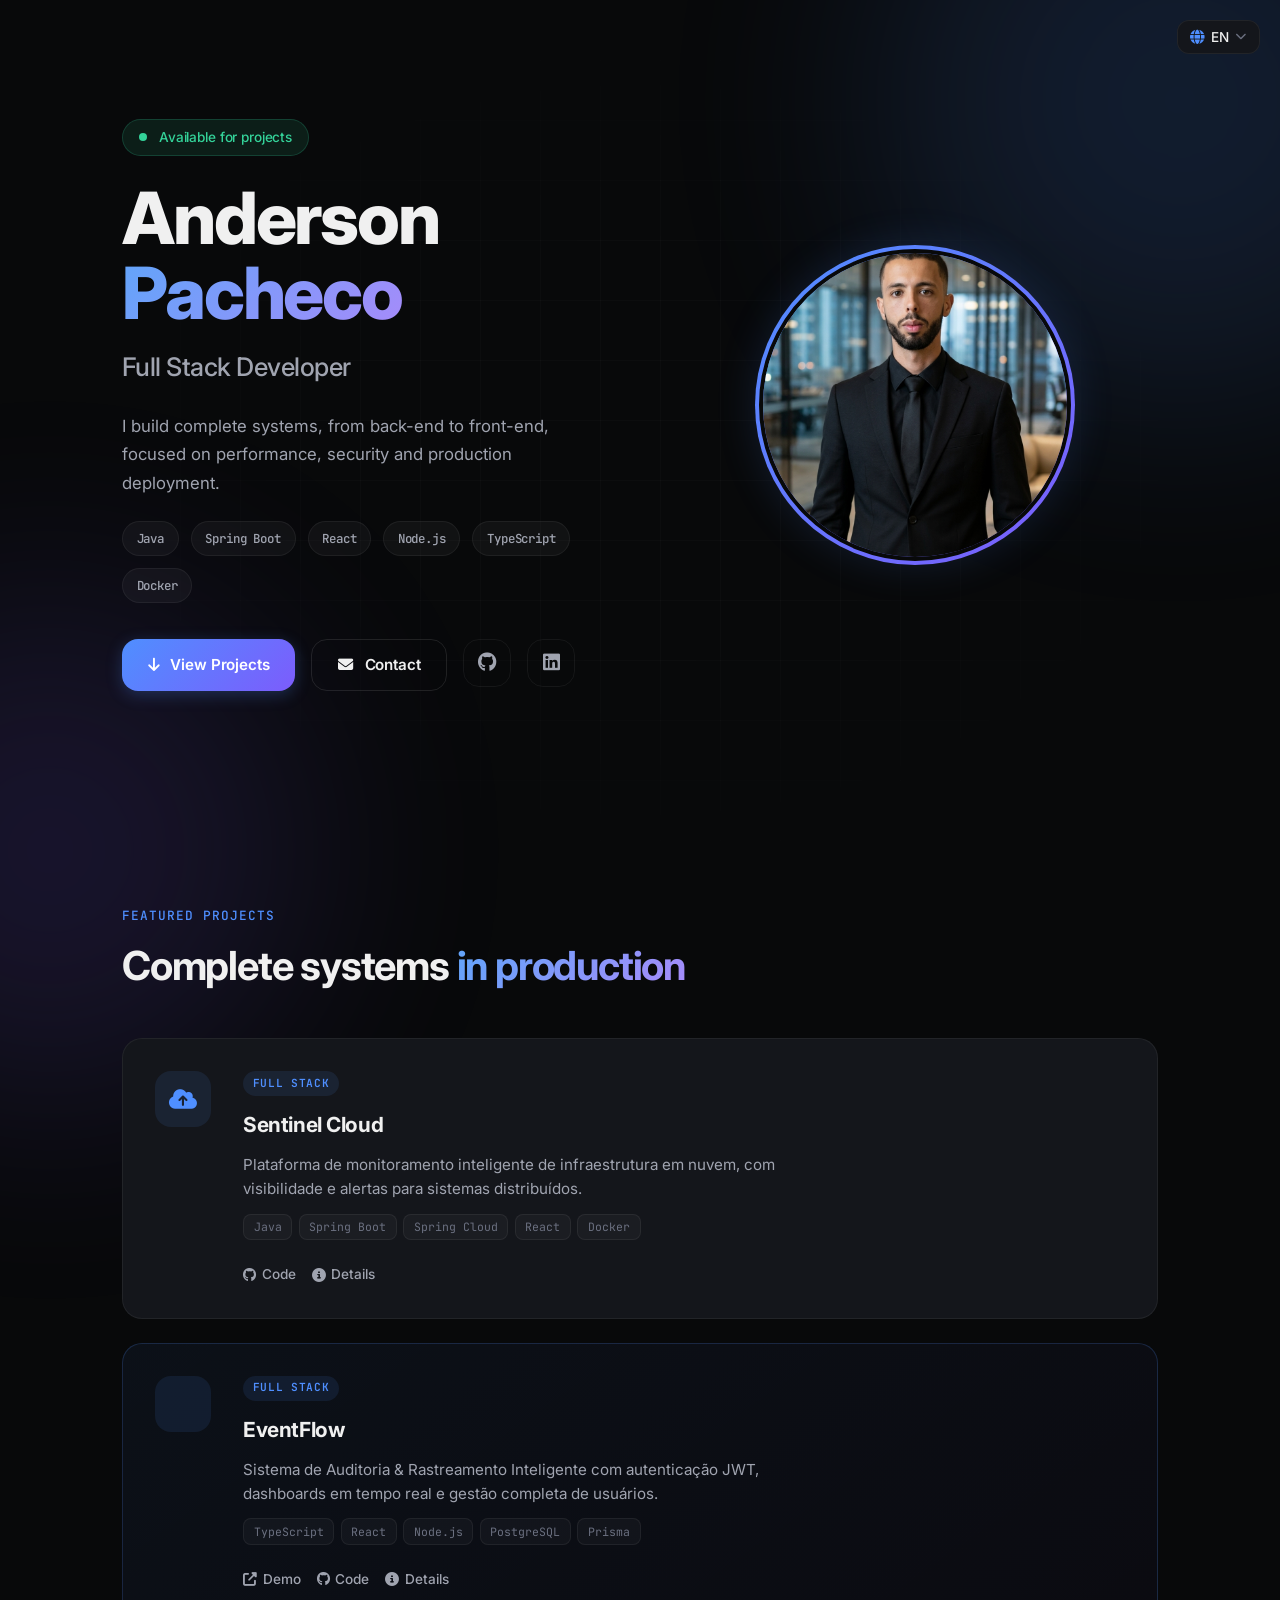
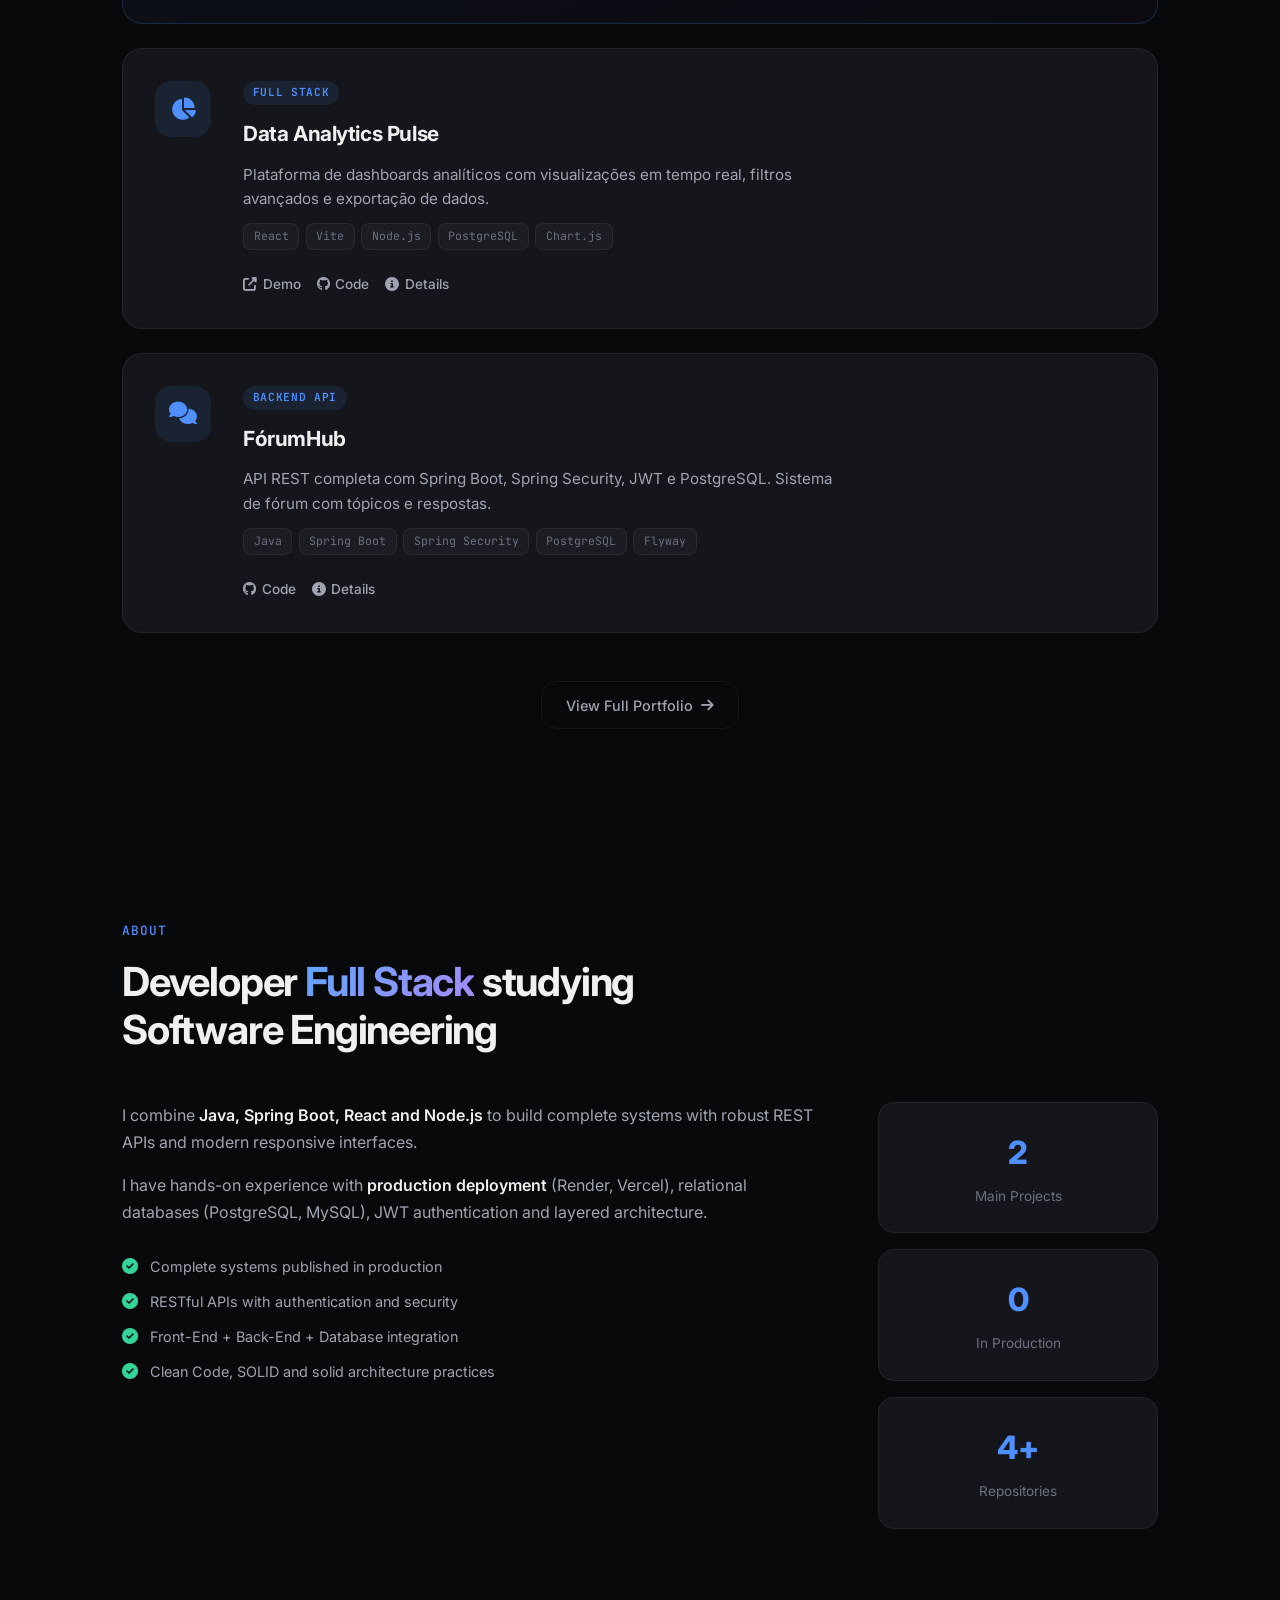
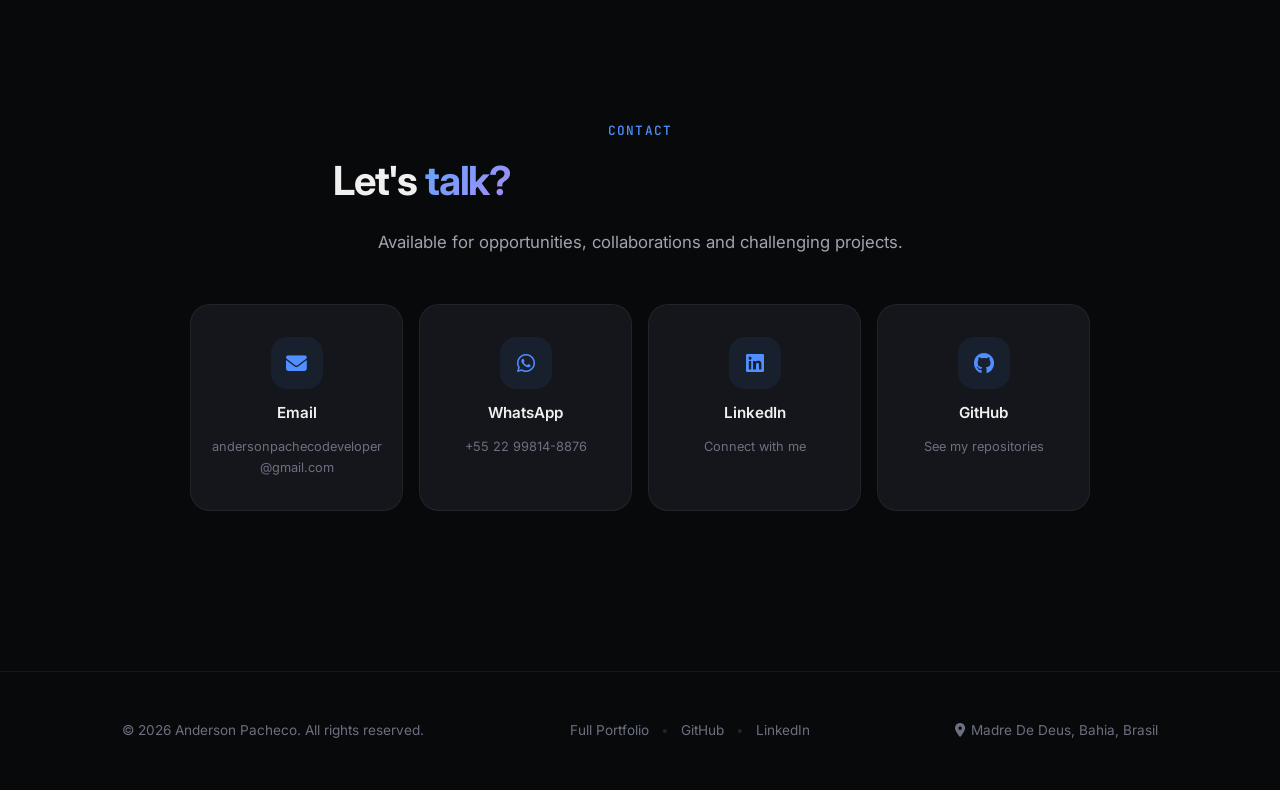
==== commit d113a902: "Correção Nas Traduções Dos Idiomas" ====
--- a/index.html
+++ b/index.html
@@ -1,1447 +1,496 @@
 <!doctype html>
-<html lang="pt-br">
+<html lang="pt-BR" class="dark">
   <head>
     <meta charset="UTF-8" />
     <meta name="viewport" content="width=device-width, initial-scale=1.0" />
-    <title>
-      Anderson Pacheco | Desenvolvedor Full Stack | Software Engineer
-    </title>
+
+    <!-- SEO -->
+    <title>Anderson Pacheco | Full Stack Developer | Software Engineer (Em Formação)</title>
     <meta
       name="description"
-      content="Portfólio de Anderson Pacheco, desenvolvedor full stack com experiência em back-end, front-end, APIs, bancos de dados e cloud. Atuação em aplicações web modernas, sistemas escaláveis, integração de sistemas, arquitetura de software, automação, deploy e boas práticas de desenvolvimento."
+      content="Desenvolvedor Full Stack com experiência em Java, Spring Boot, React e Node.js. Sistemas completos em produção. Confira meus projetos."
     />
     <meta
       name="keywords"
-      content="Desenvolvedor Full Stack, Full Stack Developer, Back-end, Front-end, APIs REST, Java, Spring Boot, JavaScript, HTML5, CSS3, Banco de Dados, PostgreSQL, MySQL, Cloud, DevOps, Docker, Git, GitHub, Arquitetura de Software, Integração de Sistemas, Aplicações Web, Software Engineering"
+      content="Full Stack Developer, Java, Spring Boot, React, Node.js, TypeScript, PostgreSQL, Docker, Software Engineer"
     />
     <meta name="author" content="Anderson Pacheco" />
 
-    <!-- Open Graph para redes sociais -->
-    <meta
-      property="og:title"
-      content="Anderson Pacheco | Desenvolvedor Full Stack"
-    />
+    <!-- Open Graph -->
+    <meta property="og:title" content="Anderson Pacheco | Full Stack Developer" />
     <meta
       property="og:description"
-      content="Desenvolvedor Full Stack especializado em Java, Spring Boot e tecnologias web modernas. Confira meus projetos reais!"
+      content="Desenvolvedor Full Stack com sistemas em produção. Java, Spring Boot, React, Node.js."
     />
     <meta property="og:image" content="./assets/Foto_Para_Portfólio.png" />
-    <meta property="og:url" content="https://andersonpacheco.dev" />
+    <meta
+      property="og:url"
+      content="https://andersondosreispacheco.github.io/AndersonDosReisPacheco/"
+    />
     <meta property="og:type" content="website" />
 
-    <!-- Links de CSS -->
-    <link rel="stylesheet" href="style.css" />
-    <link
-      rel="stylesheet"
-      href="https://cdnjs.cloudflare.com/ajax/libs/font-awesome/6.4.0/css/all.min.css"
-    />
-    <link
-      href="https://fonts.googleapis.com/css2?family=Poppins:wght@300;400;500;600;700&family=Montserrat:wght@300;400;500;600;700&display=swap"
-      rel="stylesheet"
-    />
+    <!-- Twitter Card -->
+    <meta name="twitter:card" content="summary_large_image" />
+    <meta name="twitter:title" content="Anderson Pacheco | Full Stack Developer" />
+    <meta name="twitter:description" content="Desenvolvedor Full Stack com sistemas em produção." />
 
     <!-- Favicon -->
     <link
       rel="icon"
-      type="image/x-icon"
-      href="data:image/svg+xml,<svg xmlns=%22http://www.w3.org/2000/svg%22 viewBox=%220 0 100 100%22><text y=%22.9em%22 font-size=%2290%22>👨‍💻</text></svg>"
-    />
-
-    <!-- Scripts -->
-    <script src="projects.js" defer></script>
-    <script src="translations.js" defer></script>
-    <script src="turnstile.js" defer></script>
-    <script src="script.js" defer></script>
+      href="data:image/svg+xml,<svg xmlns='http://www.w3.org/2000/svg' viewBox='0 0 100 100'><text y='.9em' font-size='90'>⚡</text></svg>"
+    />
+
+    <!-- Fontes -->
+    <link rel="preconnect" href="https://fonts.googleapis.com" />
+    <link rel="preconnect" href="https://fonts.gstatic.com" crossorigin />
+    <link
+      href="https://fonts.googleapis.com/css2?family=Inter:wght@300;400;500;600;700;800;900&family=JetBrains+Mono:wght@400;500;600&display=swap"
+      rel="stylesheet"
+    />
+
+    <!-- Font Awesome -->
+    <link
+      rel="stylesheet"
+      href="https://cdnjs.cloudflare.com/ajax/libs/font-awesome/6.5.0/css/all.min.css"
+    />
+
+    <!-- CSS -->
+    <link rel="stylesheet" href="style.css" />
   </head>
-
   <body>
-    <!-- Loader inicial -->
-    <div class="loader">
-      <div class="loader-content">
-        <div class="spinner"></div>
-        <p data-i18n="loading_portfolio">Carregando portfólio...</p>
+    <!-- Grid Pattern Background -->
+    <div class="grid-bg"></div>
+
+    <!-- Gradient Orbs -->
+    <div class="orb orb-1"></div>
+    <div class="orb orb-2"></div>
+
+    <!-- Language Selector para Landing Page -->
+    <div class="landing-language-selector">
+      <div class="language-dropdown" id="landing-language-dropdown">
+        <button
+          class="language-toggle"
+          id="landing-language-toggle"
+          type="button"
+          data-i18n-title="select_language"
+          aria-label="Selecionar idioma"
+          aria-haspopup="true"
+          aria-expanded="false"
+        >
+          <i class="fas fa-globe"></i>
+          <span>PT</span>
+          <i class="fas fa-chevron-down"></i>
+        </button>
+        <div class="language-menu" role="menu">
+          <button class="lang-btn active" type="button" data-lang="pt-BR" role="menuitem">
+            <span class="flag-icon">🇧🇷</span> Português (BR)
+          </button>
+          <button class="lang-btn" type="button" data-lang="en-US" role="menuitem">
+            <span class="flag-icon">🇺🇸</span> English (US)
+          </button>
+          <button class="lang-btn" type="button" data-lang="en-GB" role="menuitem">
+            <span class="flag-icon">🇬🇧</span> English (UK)
+          </button>
+          <button class="lang-btn" type="button" data-lang="es-ES" role="menuitem">
+            <span class="flag-icon">🇪🇸</span> Español (ES)
+          </button>
+          <button class="lang-btn" type="button" data-lang="fr-FR" role="menuitem">
+            <span class="flag-icon">🇫🇷</span> Français (FR)
+          </button>
+          <button class="lang-btn" type="button" data-lang="de-DE" role="menuitem">
+            <span class="flag-icon">🇩🇪</span> Deutsch (DE)
+          </button>
+        </div>
       </div>
     </div>
 
-    <!-- Cursor personalizado -->
-    <div class="cursor"></div>
-    <div class="cursor-follower"></div>
-
-    <!-- Navegação -->
-    <header class="header">
-      <nav class="navbar">
-        <div class="logo">
-          <span class="logo-text"
-            >Anderson<span class="logo-highlight">Pacheco</span></span
+    <!-- Main Container -->
+    <main class="landing-container">
+      <!-- SECTION 1: HERO -->
+      <section class="hero" id="home">
+        <div class="hero-content">
+          <!-- Badge de disponibilidade -->
+          <div class="availability-badge">
+            <span class="pulse-dot"></span>
+            <span data-i18n="availability">Disponível para projetos</span>
+          </div>
+
+          <!-- Nome e Título -->
+          <h1 class="hero-name">
+            Anderson <span class="text-gradient">Pacheco</span>
+          </h1>
+
+          <h2 class="hero-role" data-i18n="hero_role_landing">Full Stack Developer</h2>
+
+          <!-- Descrição -->
+          <p class="hero-tagline" data-i18n="hero_tagline">
+            Construo sistemas completos, do back-end ao front-end, com foco em
+            performance, segurança e deploy em produção.
+          </p>
+
+          <!-- Stack Principal -->
+          <div class="hero-stack">
+            <span class="stack-badge">Java</span>
+            <span class="stack-badge">Spring Boot</span>
+            <span class="stack-badge">React</span>
+            <span class="stack-badge">Node.js</span>
+            <span class="stack-badge">TypeScript</span>
+            <span class="stack-badge">Docker</span>
+          </div>
+
+          <!-- CTAs -->
+          <div class="hero-actions">
+            <a href="#projects" class="btn-primary">
+              <i class="fas fa-arrow-down"></i>
+              <span data-i18n="view_projects_landing">Ver Projetos</span>
+            </a>
+            <a href="#contact" class="btn-secondary">
+              <i class="fas fa-envelope"></i>
+              <span data-i18n="contact_me_landing">Contato</span>
+            </a>
+            <a
+              href="https://github.com/AndersonDosReisPacheco"
+              target="_blank"
+              class="btn-ghost"
+              aria-label="GitHub"
+            >
+              <i class="fab fa-github"></i>
+            </a>
+            <a
+              href="https://www.linkedin.com/in/anderson-pacheco-software-engineer/"
+              target="_blank"
+              class="btn-ghost"
+              aria-label="LinkedIn"
+            >
+              <i class="fab fa-linkedin"></i>
+            </a>
+          </div>
+        </div>
+
+        <!-- Foto de Perfil -->
+        <div class="hero-visual">
+          <div class="profile-frame">
+            <img
+              src="./assets/Foto_Para_Portfólio.png"
+              alt="Anderson Pacheco"
+              class="profile-img"
+              loading="eager"
+            />
+          </div>
+        </div>
+      </section>
+
+      <!-- SECTION 2: PROJETOS DESTAQUE -->
+      <section class="projects" id="projects">
+        <div class="section-label" data-i18n="projects_label">Projetos em Destaque</div>
+        <h2 class="section-heading">
+          <span data-i18n="projects_heading_part1">Sistemas completos</span>
+          <span class="text-gradient" data-i18n="projects_heading_part2">em produção</span>
+        </h2>
+
+        <div class="projects-grid">
+          
+          <!-- Projeto 2: Sentinel Cloud -->
+          <article class="project-card">
+            <div class="project-icon">
+              <i class="fas fa-cloud-upload-alt"></i>
+            </div>
+            <div class="project-info">
+              <div class="project-badge" data-i18n="badge_fullstack">Full Stack</div>
+              <h3>Sentinel Cloud</h3>
+              <p data-i18n="project4_desc">
+                Plataforma de monitoramento inteligente de infraestrutura em nuvem,
+                com visibilidade e alertas para sistemas distribuídos.
+              </p>
+              <div class="project-tech">
+                <span>Java</span>
+                <span>Spring Boot</span>
+                <span>Spring Cloud</span>
+                <span>React</span>
+                <span>Docker</span>
+              </div>
+              <div class="project-links">
+                <a
+                  href="https://github.com/AndersonDosReisPacheco/SentinelCloud"
+                  target="_blank"
+                  class="link-code"
+                >
+                  <i class="fab fa-github"></i> <span data-i18n="code">Código</span>
+                </a>
+                <a href="./portfolio/index.html#sentinelcloud" class="link-details">
+                  <i class="fas fa-info-circle"></i> <span data-i18n="details">Detalhes</span>
+                </a>
+              </div>
+            </div>
+          </article>
+          <!-- Projeto 1: EventFlow -->
+          <article class="project-card featured">
+            <div class="project-icon">
+              <i class="fas fa-shield-haltered"></i>
+            </div>
+            <div class="project-info">
+              <div class="project-badge" data-i18n="badge_fullstack">Full Stack</div>
+              <h3>EventFlow</h3>
+              <p data-i18n="project1_desc">
+                Sistema de Auditoria & Rastreamento Inteligente com autenticação
+                JWT, dashboards em tempo real e gestão completa de usuários.
+              </p>
+              <div class="project-tech">
+                <span>TypeScript</span>
+                <span>React</span>
+                <span>Node.js</span>
+                <span>PostgreSQL</span>
+                <span>Prisma</span>
+              </div>
+              <div class="project-links">
+                <a
+                  href="https://event-flow-psi.vercel.app/"
+                  target="_blank"
+                  class="link-demo"
+                >
+                  <i class="fas fa-external-link-alt"></i> <span data-i18n="demo">Demo</span>
+                </a>
+                <a
+                  href="https://github.com/AndersonDosReisPacheco/EventFlow"
+                  target="_blank"
+                  class="link-code"
+                >
+                  <i class="fab fa-github"></i> <span data-i18n="code">Código</span>
+                </a>
+                <a href="./portfolio/index.html#eventflow" class="link-details">
+                  <i class="fas fa-info-circle"></i> <span data-i18n="details">Detalhes</span>
+                </a>
+              </div>
+            </div>
+          </article>
+
+
+          <!-- Projeto 3: Data Analytics Pulse -->
+          <article class="project-card">
+            <div class="project-icon">
+              <i class="fas fa-chart-pie"></i>
+            </div>
+            <div class="project-info">
+              <div class="project-badge" data-i18n="badge_fullstack">Full Stack</div>
+              <h3>Data Analytics Pulse</h3>
+              <p data-i18n="project2_desc">
+                Plataforma de dashboards analíticos com visualizações em tempo
+                real, filtros avançados e exportação de dados.
+              </p>
+              <div class="project-tech">
+                <span>React</span>
+                <span>Vite</span>
+                <span>Node.js</span>
+                <span>PostgreSQL</span>
+                <span>Chart.js</span>
+              </div>
+              <div class="project-links">
+                <a
+                  href="https://data-analytics-pulse.vercel.app/"
+                  target="_blank"
+                  class="link-demo"
+                >
+                  <i class="fas fa-external-link-alt"></i> <span data-i18n="demo">Demo</span>
+                </a>
+                <a
+                  href="https://github.com/AndersonDosReisPacheco/Data-Analytics-Pulse"
+                  target="_blank"
+                  class="link-code"
+                >
+                  <i class="fab fa-github"></i> <span data-i18n="code">Código</span>
+                </a>
+                <a href="./portfolio/index.html#data-analytics" class="link-details">
+                  <i class="fas fa-info-circle"></i> <span data-i18n="details">Detalhes</span>
+                </a>
+              </div>
+            </div>
+          </article>
+
+          <!-- Projeto 4: FórumHub -->
+          <article class="project-card">
+            <div class="project-icon">
+              <i class="fas fa-comments"></i>
+            </div>
+            <div class="project-info">
+              <div class="project-badge" data-i18n="badge_backend">Backend API</div>
+              <h3>FórumHub</h3>
+              <p data-i18n="project3_desc">
+                API REST completa com Spring Boot, Spring Security, JWT e
+                PostgreSQL. Sistema de fórum com tópicos e respostas.
+              </p>
+              <div class="project-tech">
+                <span>Java</span>
+                <span>Spring Boot</span>
+                <span>Spring Security</span>
+                <span>PostgreSQL</span>
+                <span>Flyway</span>
+              </div>
+              <div class="project-links">
+                <a
+                  href="https://github.com/AndersonDosReisPacheco/Challenge-ForumHub-Alura"
+                  target="_blank"
+                  class="link-code"
+                >
+                  <i class="fab fa-github"></i> <span data-i18n="code">Código</span>
+                </a>
+                <a href="./portfolio/index.html#forumhub" class="link-details">
+                  <i class="fas fa-info-circle"></i> <span data-i18n="details">Detalhes</span>
+                </a>
+              </div>
+            </div>
+          </article>
+        </div>
+
+        <!-- Link para portfólio completo -->
+        <div class="view-all">
+          <a href="./portfolio/index.html" class="btn-ghost">
+            <span data-i18n="view_full_portfolio">Ver Portfólio Completo</span>
+            <i class="fas fa-arrow-right"></i>
+          </a>
+        </div>
+      </section>
+
+      <!-- SECTION 3: SOBRE -->
+      <section class="about" id="about">
+        <div class="section-label" data-i18n="about_label">Sobre</div>
+        <h2 class="section-heading">
+          <span data-i18n="about_heading_part1">Desenvolvedor</span>
+          <span class="text-gradient" data-i18n="about_heading_part2">Full Stack</span>
+          <span data-i18n="about_heading_part3">em formação em Engenharia de Software</span>
+        </h2>
+
+        <div class="about-grid">
+          <div class="about-text">
+            <p data-i18n="about_para1_landing">
+              Combino <strong>Java, Spring Boot, React e Node.js</strong> para
+              construir sistemas completos de APIs REST robustas a interfaces
+              modernas e responsivas.
+            </p>
+            <p data-i18n="about_para2_landing">
+              Tenho experiência prática com
+              <strong>deploy em produção</strong> (Render, Vercel), bancos de
+              dados relacionais (PostgreSQL, MySQL), autenticação JWT e
+              arquitetura em camadas.
+            </p>
+
+            <div class="about-highlights">
+              <div class="highlight-item">
+                <i class="fas fa-check-circle"></i>
+                <span data-i18n="highlight_1">Sistemas completos publicados em produção</span>
+              </div>
+              <div class="highlight-item">
+                <i class="fas fa-check-circle"></i>
+                <span data-i18n="highlight_2">APIs RESTful com autenticação e segurança</span>
+              </div>
+              <div class="highlight-item">
+                <i class="fas fa-check-circle"></i>
+                <span data-i18n="highlight_3">Integração Front-End + Back-End + Banco de Dados</span>
+              </div>
+              <div class="highlight-item">
+                <i class="fas fa-check-circle"></i>
+                <span data-i18n="highlight_4">Clean Code, SOLID e boas práticas de arquitetura</span>
+              </div>
+            </div>
+          </div>
+
+          <div class="about-stats">
+            <div class="stat-card">
+              <span class="stat-number">5</span>
+              <span class="stat-label" data-i18n="projects_real_landing">Projetos Principais</span>
+            </div>
+            <div class="stat-card">
+              <span class="stat-number">2</span>
+              <span class="stat-label" data-i18n="in_production_landing">Em Produção</span>
+            </div>
+            <div class="stat-card">
+              <span class="stat-number">10+</span>
+              <span class="stat-label" data-i18n="github_repos_landing">Repositórios</span>
+            </div>
+          </div>
+        </div>
+      </section>
+
+      <!-- SECTION 4: CONTATO -->
+      <section class="contact" id="contact">
+        <div class="section-label" data-i18n="contact_label">Contato</div>
+        <h2 class="section-heading">
+          <span data-i18n="contact_heading_part1">Vamos</span>
+          <span class="text-gradient" data-i18n="contact_heading_part2">conversar?</span>
+        </h2>
+        <p class="contact-subtitle" data-i18n="contact_subtitle_landing">
+          Disponível para oportunidades, colaborações e projetos desafiadores.
+        </p>
+
+        <div class="contact-grid">
+          <a href="mailto:andersonpachecodeveloper@gmail.com" class="contact-card">
+            <div class="contact-icon">
+              <i class="fas fa-envelope"></i>
+            </div>
+            <h3 data-i18n="email">Email</h3>
+            <span>andersonpachecodeveloper@gmail.com</span>
+          </a>
+
+          <a href="https://wa.me/5522998148876" target="_blank" class="contact-card">
+            <div class="contact-icon">
+              <i class="fab fa-whatsapp"></i>
+            </div>
+            <h3 data-i18n="phone">WhatsApp</h3>
+            <span>+55 22 99814-8876</span>
+          </a>
+
+          <a
+            href="https://www.linkedin.com/in/anderson-pacheco-software-engineer/"
+            target="_blank"
+            class="contact-card"
           >
-        </div>
-
-        <div class="nav-links">
-          <a href="#home" class="nav-link active" data-i18n="home">Início</a>
-          <a href="#about" class="nav-link" data-i18n="about">Sobre</a>
-          <a href="#projects" class="nav-link" data-i18n="projects">Projetos</a>
-          <a href="#skills" class="nav-link" data-i18n="skills">Habilidades</a>
-          <a href="#contact" class="nav-link" data-i18n="contact">Contato</a>
-        </div>
-
-        <button
-          class="menu-toggle"
-          aria-label="Abrir menu"
-          data-i18n-title="menu"
-          title="Menu"
-        >
-          <i class="fas fa-bars"></i>
-        </button>
-
-        <div class="theme-toggle">
-          <input type="checkbox" id="theme-switch" class="theme-switch" />
-          <label for="theme-switch" class="theme-label">
-            <i class="fas fa-sun"></i>
-            <i class="fas fa-moon"></i>
-          </label>
-        </div>
-      </nav>
-    </header>
-
-    <!-- Conteúdo principal -->
-    <main>
-      <!-- Seção Hero / Início -->
-      <section id="home" class="hero-section">
-        <div class="hero-content">
-          <div class="hero-text">
-            <h4 class="hero-subtitle" data-i18n="hero_subtitle">Olá, eu sou</h4>
-            <h1 class="hero-title">
-              <span class="text-animate">Anderson</span>
-              <span class="text-animate delay-1">Pacheco</span>
-            </h1>
-            <h2 class="hero-role" data-i18n="hero_role">
-              Desenvolvedor Full Stack
-            </h2>
-            <p class="hero-description" data-i18n="hero_description">
-              Especialista no desenvolvimento de soluções digitais completas,
-              integrando de forma estratégica back-end, front-end, APIs, bancos
-              de dados e cloud, para transformar desafios complexos em sistemas
-              escaláveis, seguros e performáticos. Atuo na construção de
-              aplicações modernas, com foco em integração total entre sistemas,
-              qualidade de código, arquitetura bem estruturada e excelente
-              experiência do usuário, entregando soluções que geram valor real e
-              impacto profissional.
-            </p>
-            <div class="hero-buttons">
-              <a
-                href="#projects"
-                class="btn btn-primary"
-                data-i18n="view_projects"
-                >Ver Projetos (10)</a
-              >
-              <a
-                href="#contact"
-                class="btn btn-secondary"
-                data-i18n="contact_me"
-                >Entrar em Contato</a
-              >
-              <a
-                href="https://wa.me/5522998148876"
-                target="_blank"
-                class="btn btn-whatsapp"
-              >
-                <i class="fab fa-whatsapp"></i>
-                <span data-i18n="whatsapp">WhatsApp</span>
-              </a>
-              <!-- Botão de Certificações -->
-              <a
-                href="https://drive.google.com/file/d/1qfGXsKkRGh2wx4a5zdARG4-W-zBeEJF0/view?usp=sharing"
-                target="_blank"
-                class="btn btn-certifications"
-                id="certifications-btn"
-              >
-                <i class="fas fa-certificate"></i>
-                <span data-i18n="certifications">Certificações</span>
-              </a>
-            </div>
-          </div>
-          <div class="hero-visual">
-            <div class="floating-shapes">
-              <div class="shape shape-1"></div>
-              <div class="shape shape-2"></div>
-              <div class="shape shape-3"></div>
-            </div>
-            <div class="hero-image-container">
-              <div class="hero-image-placeholder" id="profile-image">
-                <!-- Foto carregada via JavaScript -->
-              </div>
-            </div>
-          </div>
-        </div>
-
-        <div class="scroll-indicator">
-          <span data-i18n="scroll_explore">Role para explorar</span>
-          <div class="mouse">
-            <div class="wheel"></div>
-          </div>
-        </div>
-      </section>
-
-      <!-- Seção Sobre -->
-      <section id="about" class="about-section">
-        <div class="section-header">
-          <h2 class="section-title" data-i18n="about_title">
-            Sobre <span class="highlight">Mim</span>
-          </h2>
-          <p class="section-subtitle" data-i18n="about_subtitle">
-            Jornada, paixão e compromisso com excelência
-          </p>
-        </div>
-
-        <div class="about-content">
-          <div class="about-image">
-            <div class="image-frame">
-              <div class="image-placeholder" id="about-profile-image">
-                <!-- Foto carregada via JavaScript -->
-              </div>
-            </div>
-          </div>
-          <div class="about-text">
-            <h3 data-i18n="about_heading">
-              Transformando código em soluções impactantes
-            </h3>
-            <p data-i18n="about_para1">
-              Como desenvolvedor Full Stack, combino expertise técnica em Java,
-              Spring Boot e tecnologias web modernas para criar sistemas
-              completos, desde APIs robustas até interfaces intuitivas. Minha
-              abordagem integra back-end seguro e escalável com front-end
-              responsivo, sempre focando em experiência do usuário, performance
-              e boas práticas de desenvolvimento.
-            </p>
-            <p data-i18n="about_para2">
-              Tenho experiência prática no ciclo completo de desenvolvimento:
-              concepção, arquitetura, implementação, testes e deploy em
-              produção. Domino Java com Spring Boot para APIs REST, autenticação
-              JWT, bancos de dados relacionais (PostgreSQL/MySQL), Docker
-              básico, Git, e deploy em cloud (Render, Vercel, Netlify).
-            </p>
-            <p data-i18n="about_para3">
-              No front-end, desenvolvo com JavaScript moderno, HTML5 semântico,
-              CSS3 avançado e React, criando interfaces responsivas, acessíveis
-              e com ótima performance. Aplico Clean Code, arquitetura em
-              camadas, SOLID e padrões RESTful para garantir qualidade,
-              manutenibilidade e escalabilidade.
-            </p>
-
-            <div class="about-stats">
-              <div class="stat">
-                <span class="stat-number" data-count="10">0</span>
-                <span class="stat-label" data-i18n="projects_real"
-                  >Projetos Reais</span
-                >
-              </div>
-              <div class="stat">
-                <span class="stat-number" data-count="48">0</span>
-                <span class="stat-label" data-i18n="technologies"
-                  >Tecnologias</span
-                >
-              </div>
-              <div class="stat">
-                <span class="stat-number" data-count="100">0</span>
-                <span class="stat-label" data-i18n="commitment"
-                  >Comprometimento</span
-                >
-              </div>
-            </div>
-          </div>
-        </div>
-      </section>
-
-      <!-- Seção Projetos -->
-      <section id="projects" class="projects-section">
-        <div class="section-header">
-          <h2 class="section-title" data-i18n="projects_title">
-            Meus <span class="highlight">Projetos</span>
-          </h2>
-          <p class="section-subtitle" data-i18n="projects_subtitle">
-            Soluções reais desenvolvidas com expertise técnica
-          </p>
-        </div>
-
-        <!-- Filtros de projetos -->
-        <div class="project-filters">
-          <button
-            class="filter-btn active"
-            data-filter="all"
-            data-i18n="all_projects"
+            <div class="contact-icon">
+              <i class="fab fa-linkedin"></i>
+            </div>
+            <h3>LinkedIn</h3>
+            <span data-i18n="linkedin_text">Conecte-se comigo</span>
+          </a>
+
+          <a
+            href="https://github.com/AndersonDosReisPacheco"
+            target="_blank"
+            class="contact-card"
           >
-            Todos (10)
-          </button>
-          <button
-            class="filter-btn"
-            data-filter="java"
-            data-i18n="java_projects"
-          >
-            Java/APIs (4)
-          </button>
-          <button class="filter-btn" data-filter="web" data-i18n="web_projects">
-            Web/Frontend (6)
-          </button>
-          <button
-            class="filter-btn"
-            data-filter="fullstack"
-            data-i18n="fullstack"
-          >
-            Full Stack
-          </button>
-          <button class="filter-btn" data-filter="pessoal" data-i18n="personal">
-            Pessoais
-          </button>
-        </div>
-
-        <!-- Container de projetos -->
-        <div class="projects-container" id="projects-container">
-          <!-- Projetos carregados dinamicamente via projects.js -->
-        </div>
-
-        <!-- Modal para detalhes do projeto -->
-        <div class="project-modal" id="project-modal">
-          <div class="modal-content">
-            <button
-              class="modal-close"
-              id="modal-close"
-              data-i18n-title="close"
-              title="Fechar"
-            >
-              &times;
-            </button>
-            <div class="modal-body" id="modal-body">
-              <!-- Conteúdo do modal será preenchido via JavaScript -->
-            </div>
-          </div>
-        </div>
-      </section>
-
-      <!-- Seção Habilidades - COMPLETAMENTE CORRIGIDA -->
-      <section id="skills" class="skills-section">
-        <div class="section-header">
-          <h2 class="section-title" data-i18n="skills_title">
-            Minhas <span class="highlight">Habilidades</span>
-          </h2>
-          <p class="section-subtitle" data-i18n="skills_subtitle">
-            Tecnologias, ferramentas e conhecimentos técnicos
-          </p>
-        </div>
-
-        <!-- Categorias de habilidades CORRIGIDAS -->
-        <div class="skills-container">
-          <!-- 🧠 Linguagens de Programação -->
-          <div class="skill-category">
-            <h3>
-              <i class="fas fa-brain"></i>
-              <span data-i18n="programming_languages"
-                >Linguagens de Programação</span
-              >
-            </h3>
-            <div class="skills-list">
-              <div class="skill-item">
-                <span class="skill-name" data-i18n="java_poo"
-                  >Java (POO, Collections, Streams)</span
-                >
-                <div class="skill-bar">
-                  <div class="skill-level" data-level="90"></div>
-                </div>
-              </div>
-              <div class="skill-item">
-                <span class="skill-name" data-i18n="javascript_es6"
-                  >JavaScript (ES6+)</span
-                >
-                <div class="skill-bar">
-                  <div class="skill-level" data-level="88"></div>
-                </div>
-              </div>
-              <div class="skill-item">
-                <span class="skill-name" data-i18n="typescript"
-                  >TypeScript</span
-                >
-                <div class="skill-bar">
-                  <div class="skill-level" data-level="30"></div>
-                </div>
-              </div>
-              <div class="skill-item">
-                <span class="skill-name" data-i18n="python"
-                  >Python (Scripts & Lógica)</span
-                >
-                <div class="skill-bar">
-                  <div class="skill-level" data-level="25"></div>
-                </div>
-              </div>
-              <div class="skill-item">
-                <span class="skill-name" data-i18n="sql">SQL</span>
-                <div class="skill-bar">
-                  <div class="skill-level" data-level="85"></div>
-                </div>
-              </div>
-            </div>
-          </div>
-
-          <!-- 🌐 Linguagens de Marcação e Estilo -->
-          <div class="skill-category">
-            <h3>
-              <i class="fas fa-globe"></i>
-              <span data-i18n="markup_styling"
-                >Linguagens de Marcação & Estilo</span
-              >
-            </h3>
-            <div class="skills-list">
-              <div class="skill-item">
-                <span class="skill-name" data-i18n="html5_semantic"
-                  >HTML5 (Semântico, Acessibilidade)</span
-                >
-                <div class="skill-bar">
-                  <div class="skill-level" data-level="95"></div>
-                </div>
-              </div>
-              <div class="skill-item">
-                <span class="skill-name" data-i18n="css3_modern"
-                  >CSS3 (Flexbox, Grid, Animações)</span
-                >
-                <div class="skill-bar">
-                  <div class="skill-level" data-level="92"></div>
-                </div>
-              </div>
-              <div class="skill-item">
-                <span class="skill-name" data-i18n="css_responsive"
-                  >CSS Moderno Responsivo</span
-                >
-                <div class="skill-bar">
-                  <div class="skill-level" data-level="90"></div>
-                </div>
-              </div>
-            </div>
-          </div>
-
-          <!-- ⚙️ Back-End & APIs -->
-          <div class="skill-category">
-            <h3>
-              <i class="fas fa-cogs"></i>
-              <span data-i18n="backend_apis">Back-End & APIs</span>
-            </h3>
-            <div class="skills-list">
-              <div class="skill-item">
-                <span class="skill-name" data-i18n="spring_boot"
-                  >Spring Boot (APIs RESTful)</span
-                >
-                <div class="skill-bar">
-                  <div class="skill-level" data-level="88"></div>
-                </div>
-              </div>
-              <div class="skill-item">
-                <span class="skill-name" data-i18n="spring_mvc"
-                  >Spring MVC</span
-                >
-                <div class="skill-bar">
-                  <div class="skill-level" data-level="75"></div>
-                </div>
-              </div>
-              <div class="skill-item">
-                <span class="skill-name" data-i18n="api_rest"
-                  >API REST (CRUD, Validações)</span
-                >
-                <div class="skill-bar">
-                  <div class="skill-level" data-level="92"></div>
-                </div>
-              </div>
-              <div class="skill-item">
-                <span class="skill-name" data-i18n="spring_security"
-                  >Spring Security & JWT</span
-                >
-                <div class="skill-bar">
-                  <div class="skill-level" data-level="85"></div>
-                </div>
-              </div>
-              <div class="skill-item">
-                <span class="skill-name" data-i18n="jpa_hibernate"
-                  >JPA/Hibernate (ORM)</span
-                >
-                <div class="skill-bar">
-                  <div class="skill-level" data-level="82"></div>
-                </div>
-              </div>
-              <div class="skill-item">
-                <span class="skill-name" data-i18n="flyway"
-                  >Flyway (Migrações de Banco)</span
-                >
-                <div class="skill-bar">
-                  <div class="skill-level" data-level="60"></div>
-                </div>
-              </div>
-              <div class="skill-item">
-                <span class="skill-name" data-i18n="gson"
-                  >Gson (Processamento JSON)</span
-                >
-                <div class="skill-bar">
-                  <div class="skill-level" data-level="50"></div>
-                </div>
-              </div>
-              <div class="skill-item">
-                <span class="skill-name" data-i18n="node_express"
-                  >Node.js & Express.js</span
-                >
-                <div class="skill-bar">
-                  <div class="skill-level" data-level="15"></div>
-                </div>
-              </div>
-              <div class="skill-item">
-                <span class="skill-name" data-i18n="bean_validation"
-                  >Bean Validation</span
-                >
-                <div class="skill-bar">
-                  <div class="skill-level" data-level="80"></div>
-                </div>
-              </div>
-              <div class="skill-item">
-                <span class="skill-name" data-i18n="mvc_architecture"
-                  >Arquitetura MVC</span
-                >
-                <div class="skill-bar">
-                  <div class="skill-level" data-level="85"></div>
-                </div>
-              </div>
-            </div>
-          </div>
-
-          <!-- 🎨 Front-End & Web -->
-          <div class="skill-category">
-            <h3>
-              <i class="fas fa-paint-brush"></i>
-              <span data-i18n="frontend_web">Front-End & Web</span>
-            </h3>
-            <div class="skills-list">
-              <div class="skill-item">
-                <span class="skill-name" data-i18n="react_js">React.js</span>
-                <div class="skill-bar">
-                  <div class="skill-level" data-level="20"></div>
-                </div>
-              </div>
-              <div class="skill-item">
-                <span class="skill-name" data-i18n="vite">Vite</span>
-                <div class="skill-bar">
-                  <div class="skill-level" data-level="15"></div>
-                </div>
-              </div>
-              <div class="skill-item">
-                <span class="skill-name" data-i18n="responsive_design"
-                  >Responsive Web Design</span
-                >
-                <div class="skill-bar">
-                  <div class="skill-level" data-level="90"></div>
-                </div>
-              </div>
-              <div class="skill-item">
-                <span class="skill-name" data-i18n="ui_ux"
-                  >UI/UX Principles</span
-                >
-                <div class="skill-bar">
-                  <div class="skill-level" data-level="85"></div>
-                </div>
-              </div>
-              <div class="skill-item">
-                <span class="skill-name" data-i18n="api_integration"
-                  >Integração APIs REST</span
-                >
-                <div class="skill-bar">
-                  <div class="skill-level" data-level="88"></div>
-                </div>
-              </div>
-              <div class="skill-item">
-                <span class="skill-name" data-i18n="state_management"
-                  >Manipulação de Estado</span
-                >
-                <div class="skill-bar">
-                  <div class="skill-level" data-level="15"></div>
-                </div>
-              </div>
-              <div class="skill-item">
-                <span class="skill-name" data-i18n="dom_manipulation"
-                  >Manipulação do DOM</span
-                >
-                <div class="skill-bar">
-                  <div class="skill-level" data-level="75"></div>
-                </div>
-              </div>
-              <div class="skill-item">
-                <span class="skill-name" data-i18n="web_accessibility"
-                  >Acessibilidade Web</span
-                >
-                <div class="skill-bar">
-                  <div class="skill-level" data-level="60"></div>
-                </div>
-              </div>
-              <div class="skill-item">
-                <span class="skill-name" data-i18n="mobile_first"
-                  >Mobile First</span
-                >
-                <div class="skill-bar">
-                  <div class="skill-level" data-level="70"></div>
-                </div>
-              </div>
-            </div>
-          </div>
-
-          <!-- 🗄️ Banco de Dados (Relacionais) -->
-          <div class="skill-category">
-            <h3>
-              <i class="fas fa-database"></i>
-              <span data-i18n="databases">Banco de Dados</span>
-            </h3>
-            <div class="skills-list">
-              <div class="skill-item">
-                <span class="skill-name" data-i18n="postgresql"
-                  >PostgreSQL</span
-                >
-                <div class="skill-bar">
-                  <div class="skill-level" data-level="85"></div>
-                </div>
-              </div>
-              <div class="skill-item">
-                <span class="skill-name" data-i18n="mysql">MySQL</span>
-                <div class="skill-bar">
-                  <div class="skill-level" data-level="80"></div>
-                </div>
-              </div>
-              <div class="skill-item">
-                <span class="skill-name" data-i18n="sqlite">SQLite</span>
-                <div class="skill-bar">
-                  <div class="skill-level" data-level="78"></div>
-                </div>
-              </div>
-              <div class="skill-item">
-                <span class="skill-name" data-i18n="jdbc">JDBC</span>
-                <div class="skill-bar">
-                  <div class="skill-level" data-level="65"></div>
-                </div>
-              </div>
-              <div class="skill-item">
-                <span class="skill-name" data-i18n="neon"
-                  >Neon (PostgreSQL Serverless)</span
-                >
-                <div class="skill-bar">
-                  <div class="skill-level" data-level="10"></div>
-                </div>
-              </div>
-              <div class="skill-item">
-                <span class="skill-name" data-i18n="modeling"
-                  >Modelagem & Normalização</span
-                >
-                <div class="skill-bar">
-                  <div class="skill-level" data-level="82"></div>
-                </div>
-              </div>
-              <div class="skill-item">
-                <span class="skill-name" data-i18n="advanced_queries"
-                  >Consultas SQL Avançadas</span
-                >
-                <div class="skill-bar">
-                  <div class="skill-level" data-level="88"></div>
-                </div>
-              </div>
-            </div>
-          </div>
-
-          <!-- 🧩 Conceitos de Programação & Engenharia -->
-          <div class="skill-category">
-            <h3>
-              <i class="fas fa-puzzle-piece"></i>
-              <span data-i18n="software_engineering"
-                >Engenharia de Software</span
-              >
-            </h3>
-            <div class="skills-list">
-              <div class="skill-item">
-                <span class="skill-name" data-i18n="oop"
-                  >POO (Encapsulamento, Herança)</span
-                >
-                <div class="skill-bar">
-                  <div class="skill-level" data-level="90"></div>
-                </div>
-              </div>
-              <div class="skill-item">
-                <span class="skill-name" data-i18n="polymorphism"
-                  >Polimorfismo & Abstração</span
-                >
-                <div class="skill-bar">
-                  <div class="skill-level" data-level="88"></div>
-                </div>
-              </div>
-              <div class="skill-item">
-                <span class="skill-name" data-i18n="clean_code"
-                  >Clean Code</span
-                >
-                <div class="skill-bar">
-                  <div class="skill-level" data-level="85"></div>
-                </div>
-              </div>
-              <div class="skill-item">
-                <span class="skill-name" data-i18n="layered_architecture"
-                  >Arquitetura em Camadas</span
-                >
-                <div class="skill-bar">
-                  <div class="skill-level" data-level="83"></div>
-                </div>
-              </div>
-              <div class="skill-item">
-                <span class="skill-name" data-i18n="design_patterns"
-                  >Padrões de Projeto</span
-                >
-                <div class="skill-bar">
-                  <div class="skill-level" data-level="80"></div>
-                </div>
-              </div>
-              <div class="skill-item">
-                <span class="skill-name" data-i18n="separation"
-                  >Separação de Responsabilidades</span
-                >
-                <div class="skill-bar">
-                  <div class="skill-level" data-level="87"></div>
-                </div>
-              </div>
-            </div>
-          </div>
-
-          <!-- 🔐 Segurança & Autenticação -->
-          <div class="skill-category">
-            <h3>
-              <i class="fas fa-lock"></i>
-              <span data-i18n="security_auth">Segurança & Autenticação</span>
-            </h3>
-            <div class="skills-list">
-              <div class="skill-item">
-                <span class="skill-name" data-i18n="jwt"
-                  >JWT (JSON Web Token)</span
-                >
-                <div class="skill-bar">
-                  <div class="skill-level" data-level="85"></div>
-                </div>
-              </div>
-              <div class="skill-item">
-                <span class="skill-name" data-i18n="token_auth"
-                  >Autenticação Baseada em Token</span
-                >
-                <div class="skill-bar">
-                  <div class="skill-level" data-level="83"></div>
-                </div>
-              </div>
-              <div class="skill-item">
-                <span class="skill-name" data-i18n="role_auth"
-                  >Autorização por Roles</span
-                >
-                <div class="skill-bar">
-                  <div class="skill-level" data-level="80"></div>
-                </div>
-              </div>
-              <div class="skill-item">
-                <span class="skill-name" data-i18n="endpoint_protection"
-                  >Proteção de Endpoints</span
-                >
-                <div class="skill-bar">
-                  <div class="skill-level" data-level="82"></div>
-                </div>
-              </div>
-            </div>
-          </div>
-
-          <!-- ☁️ Cloud, Deploy & Hosting -->
-          <div class="skill-category">
-            <h3>
-              <i class="fas fa-cloud"></i>
-              <span data-i18n="cloud_deploy">Cloud & Deploy</span>
-            </h3>
-            <div class="skills-list">
-              <div class="skill-item">
-                <span class="skill-name" data-i18n="vercel">Vercel</span>
-                <div class="skill-bar">
-                  <div class="skill-level" data-level="25"></div>
-                </div>
-              </div>
-              <div class="skill-item">
-                <span class="skill-name" data-i18n="render">Render</span>
-                <div class="skill-bar">
-                  <div class="skill-level" data-level="20"></div>
-                </div>
-              </div>
-              <div class="skill-item">
-                <span class="skill-name" data-i18n="github_pages"
-                  >GitHub Pages</span
-                >
-                <div class="skill-bar">
-                  <div class="skill-level" data-level="95"></div>
-                </div>
-              </div>
-              <div class="skill-item">
-                <span class="skill-name" data-i18n="netlify">Netlify</span>
-                <div class="skill-bar">
-                  <div class="skill-level" data-level="15"></div>
-                </div>
-              </div>
-              <div class="skill-item">
-                <span class="skill-name" data-i18n="oci"
-                  >Oracle Cloud Infrastructure (OCI)</span
-                >
-                <div class="skill-bar">
-                  <div class="skill-level" data-level="35"></div>
-                </div>
-              </div>
-              <div class="skill-item">
-                <span class="skill-name" data-i18n="fullstack_deploy"
-                  >Deploy Full Stack</span
-                >
-                <div class="skill-bar">
-                  <div class="skill-level" data-level="20"></div>
-                </div>
-              </div>
-            </div>
-          </div>
-
-          <!-- 🛠️ DevTools, IDEs & Ferramentas -->
-          <div class="skill-category">
-            <h3>
-              <i class="fas fa-tools"></i>
-              <span data-i18n="devtools">DevTools & Ferramentas</span>
-            </h3>
-            <div class="skills-list">
-              <div class="skill-item">
-                <span class="skill-name" data-i18n="git_github"
-                  >Git & GitHub</span
-                >
-                <div class="skill-bar">
-                  <div class="skill-level" data-level="95"></div>
-                </div>
-              </div>
-              <div class="skill-item">
-                <span class="skill-name" data-i18n="docker"
-                  >Docker (Básico/Intermediário)</span
-                >
-                <div class="skill-bar">
-                  <div class="skill-level" data-level="75"></div>
-                </div>
-              </div>
-              <div class="skill-item">
-                <span class="skill-name" data-i18n="vscode_intellij"
-                  >VS Code & IntelliJ IDEA</span
-                >
-                <div class="skill-bar">
-                  <div class="skill-level" data-level="90"></div>
-                </div>
-              </div>
-              <div class="skill-item">
-                <span class="skill-name" data-i18n="visual_studio"
-                  >Visual Studio</span
-                >
-                <div class="skill-bar">
-                  <div class="skill-level" data-level="15"></div>
-                </div>
-              </div>
-              <div class="skill-item">
-                <span class="skill-name" data-i18n="cursor_ide"
-                  >Cursor IDE</span
-                >
-                <div class="skill-bar">
-                  <div class="skill-level" data-level="80"></div>
-                </div>
-              </div>
-              <div class="skill-item">
-                <span class="skill-name" data-i18n="vmware_virtualbox"
-                  >VMware / VirtualBox</span
-                >
-                <div class="skill-bar">
-                  <div class="skill-level" data-level="40"></div>
-                </div>
-              </div>
-              <div class="skill-item">
-                <span class="skill-name" data-i18n="linux_os"
-                  >Linux (Sistema Operacional)</span
-                >
-                <div class="skill-bar">
-                  <div class="skill-level" data-level="45"></div>
-                </div>
-              </div>
-              <div class="skill-item">
-                <span class="skill-name" data-i18n="windows_domain"
-                  >Windows (Domínio Avançado)</span
-                >
-                <div class="skill-bar">
-                  <div class="skill-level" data-level="85"></div>
-                </div>
-              </div>
-              <div class="skill-item">
-                <span class="skill-name" data-i18n="terminal_cli"
-                  >Terminal / CLI</span
-                >
-                <div class="skill-bar">
-                  <div class="skill-level" data-level="55"></div>
-                </div>
-              </div>
-              <div class="skill-item">
-                <span class="skill-name" data-i18n="version_control"
-                  >Controle de Versão</span
-                >
-                <div class="skill-bar">
-                  <div class="skill-level" data-level="88"></div>
-                </div>
-              </div>
-            </div>
-          </div>
-
-          <!-- 🤖 Inteligência Artificial como Suporte -->
-          <div class="skill-category">
-            <h3>
-              <i class="fas fa-robot"></i>
-              <span data-i18n="ai_support"
-                >Inteligência Artificial como Suporte</span
-              >
-            </h3>
-            <div class="skills-list">
-              <div class="skill-item">
-                <span class="skill-name" data-i18n="ai_code_assistance"
-                  >Assistência em Codificação com IA</span
-                >
-                <div class="skill-bar">
-                  <div class="skill-level" data-level="95"></div>
-                </div>
-              </div>
-              <div class="skill-item">
-                <span class="skill-name" data-i18n="ai_code_explanation"
-                  >Compreensão de Código via IA</span
-                >
-                <div class="skill-bar">
-                  <div class="skill-level" data-level="90"></div>
-                </div>
-              </div>
-              <div class="skill-item">
-                <span class="skill-name" data-i18n="ai_problem_solving"
-                  >Resolução de Problemas com IA</span
-                >
-                <div class="skill-bar">
-                  <div class="skill-level" data-level="85"></div>
-                </div>
-              </div>
-              <div class="skill-item">
-                <span class="skill-name" data-i18n="ai_learning_tool"
-                  >IA como Ferramenta de Aprendizado</span
-                >
-                <div class="skill-bar">
-                  <div class="skill-level" data-level="92"></div>
-                </div>
-              </div>
-              <div class="skill-item">
-                <span class="skill-name" data-i18n="prompt_engineering"
-                  >Engenharia de Prompts</span
-                >
-                <div class="skill-bar">
-                  <div class="skill-level" data-level="70"></div>
-                </div>
-              </div>
-            </div>
-          </div>
-        </div>
-
-        <!-- Seção de competências detalhadas -->
-        <div class="competencies-section">
-          <h3 class="competencies-title" data-i18n="detailed_competencies">
-            Competências Técnicas Detalhadas
-          </h3>
-          <div class="competencies-grid">
-            <div class="competency-category">
-              <h4>
-                <i class="fas fa-cogs"></i>
-                <span data-i18n="architecture_engineering"
-                  >Arquitetura & Engenharia</span
-                >
-              </h4>
-              <ul>
-                <li data-i18n="oop_item">
-                  Programação Orientada a Objetos (POO)
-                </li>
-                <li data-i18n="layered_arch_item">Arquitetura em Camadas</li>
-                <li data-i18n="clean_code_item">Clean Code & Boas Práticas</li>
-                <li data-i18n="restful_arch">Arquitetura RESTful</li>
-                <li data-i18n="solid_principles">SOLID Principles</li>
-                <li data-i18n="design_patterns_item">Design Patterns</li>
-                <li data-i18n="unit_tests">Testes Unitários</li>
-                <li data-i18n="error_handling">
-                  Tratamento de Erros e Exceções
-                </li>
-                <li data-i18n="external_api">Integração com APIs Externas</li>
-                <li data-i18n="semantic_versioning">Versionamento Semântico</li>
-              </ul>
-            </div>
-            <div class="competency-category">
-              <h4>
-                <i class="fas fa-tools"></i>
-                <span data-i18n="tools_methodologies"
-                  >Ferramentas & Metodologias</span
-                >
-              </h4>
-              <ul>
-                <li data-i18n="git_flow">Git Flow & Versionamento</li>
-                <li data-i18n="ide_tools">IntelliJ IDEA & VS Code</li>
-                <li data-i18n="api_tools">Insomnia & Postman (APIs)</li>
-                <li data-i18n="agile_methods">Metodologias Ágeis</li>
-                <li data-i18n="tech_docs">Documentação Técnica</li>
-                <li data-i18n="figma_basic">Figma (Básico)</li>
-                <li data-i18n="swagger_openapi">Swagger/OpenAPI</li>
-                <li data-i18n="repo_management">
-                  Gerenciamento de Repositórios
-                </li>
-                <li data-i18n="project_organization">
-                  Organização de Projetos
-                </li>
-              </ul>
-            </div>
-            <div class="competency-category">
-              <h4>
-                <i class="fas fa-robot"></i>
-                <span data-i18n="ai_support_competencies"
-                  >Inteligência Artificial como Suporte</span
-                >
-              </h4>
-              <ul>
-                <li data-i18n="ai_code_comprehension">
-                  Compreensão de código com assistência de IA
-                </li>
-                <li data-i18n="ai_debugging_assistance">
-                  Assistência em debugging com IA
-                </li>
-                <li data-i18n="ai_learning_acceleration">
-                  Aceleração de aprendizado via IA
-                </li>
-                <li data-i18n="ai_best_practices">
-                  Identificação de melhores práticas com IA
-                </li>
-                <li data-i18n="ai_documentation">
-                  Geração de documentação com IA
-                </li>
-                <li data-i18n="ai_code_exploration">
-                  Exploração de novos conceitos via IA
-                </li>
-                <li data-i18n="ai_problem_analysis">
-                  Análise de problemas com suporte de IA
-                </li>
-                <li data-i18n="ai_solution_research">
-                  Pesquisa de soluções assistida por IA
-                </li>
-              </ul>
-            </div>
-          </div>
-        </div>
-
-        <!-- Diferenciais Técnicos -->
-        <div class="competencies-section differentials-section">
-          <h3 class="competencies-title" data-i18n="technical_differentials">
-            🎯 Diferenciais Técnicos
-          </h3>
-          <div class="competencies-grid">
-            <div class="competency-category">
-              <h4>
-                <i class="fas fa-sync-alt"></i>
-                <span data-i18n="complete_integration"
-                  >Integração Completa</span
-                >
-              </h4>
-              <ul>
-                <li data-i18n="frontend_backend_integration">
-                  Integração Front-End + Back-End
-                </li>
-                <li data-i18n="fullstack_dev">Desenvolvimento Full Stack</li>
-                <li data-i18n="complete_apis">APIs REST Completas</li>
-                <li data-i18n="production_deploy">
-                  Sistemas com Deploy em Produção
-                </li>
-              </ul>
-            </div>
-            <div class="competency-category">
-              <h4>
-                <i class="fas fa-rocket"></i>
-                <span data-i18n="practical_development"
-                  >Desenvolvimento Prático</span
-                >
-              </h4>
-              <ul>
-                <li data-i18n="solution_development">
-                  Desenvolvimento orientado a soluções reais
-                </li>
-                <li data-i18n="professional_code">
-                  Organização de código profissional
-                </li>
-                <li data-i18n="clean_architecture">
-                  Arquitetura limpa e escalável
-                </li>
-                <li data-i18n="analytical_thinking">Pensamento analítico</li>
-              </ul>
-            </div>
-            <div class="competency-category">
-              <h4>
-                <i class="fas fa-robot"></i>
-                <span data-i18n="ai_enhanced_development"
-                  >Desenvolvimento Potencializado por IA</span
-                >
-              </h4>
-              <ul>
-                <li data-i18n="ai_learning_acceleration">
-                  Aceleração de aprendizado com IA
-                </li>
-                <li data-i18n="ai_code_comprehension">
-                  Compreensão profunda de código via IA
-                </li>
-                <li data-i18n="ai_problem_solving">
-                  Resolução eficiente de problemas
-                </li>
-                <li data-i18n="ai_modern_tech">
-                  Adoção rápida de tecnologias modernas
-                </li>
-              </ul>
-            </div>
-          </div>
-        </div>
-      </section>
-
-      <!-- Seção Contato -->
-      <section id="contact" class="contact-section">
-        <div class="section-header">
-          <h2 class="section-title" data-i18n="contact_title">
-            Entre em <span class="highlight">Contato</span>
-          </h2>
-          <p class="section-subtitle" data-i18n="contact_subtitle">
-            Vamos criar algo incrível juntos!
-          </p>
-        </div>
-
-        <div class="contact-container">
-          <div class="contact-info">
-            <h3 data-i18n="contact_heading">Vamos trabalhar juntos?</h3>
-            <p data-i18n="contact_description">
-              Estou sempre aberto a discutir novas oportunidades, colaborações e
-              projetos desafiadores. Se você tem uma ideia ou precisa de um
-              desenvolvedor para seu projeto, vamos conversar!
-            </p>
-
-            <div class="contact-details">
-              <div class="contact-item">
-                <i class="fas fa-envelope"></i>
-                <div>
-                  <h4 data-i18n="email">Email</h4>
-                  <a
-                    href="mailto:andersonpachecodeveloper@gmail.com"
-                    class="email-contact"
-                  >
-                    andersonpachecodeveloper@gmail.com
-                  </a>
-                </div>
-              </div>
-              <div class="contact-item">
-                <i class="fas fa-phone"></i>
-                <div>
-                  <h4 data-i18n="phone">Telefone / WhatsApp</h4>
-                  <a
-                    href="https://wa.me/5522998148876"
-                    target="_blank"
-                    class="phone-contact"
-                  >
-                    +55 22 99814-8876
-                  </a>
-                </div>
-              </div>
-              <div class="contact-item">
-                <i class="fas fa-map-marker-alt"></i>
-                <div>
-                  <h4 data-i18n="location">Localização</h4>
-                  <p class="location-contact">Madre De Deus, Bahia, Brasil</p>
-                </div>
-              </div>
-            </div>
-
-            <div class="social-links">
-              <a
-                href="https://github.com/AndersonDosReisPacheco"
-                target="_blank"
-                class="social-link"
-                title="GitHub"
-                data-i18n-title="github"
-              >
-                <i class="fab fa-github"></i>
-              </a>
-              <a
-                href="https://www.linkedin.com/in/anderson-pacheco-developer-software-engineer/"
-                target="_blank"
-                class="social-link"
-                title="LinkedIn"
-                data-i18n-title="linkedin"
-              >
-                <i class="fab fa-linkedin"></i>
-              </a>
-              <a
-                href="https://wa.me/5522998148876"
-                target="_blank"
-                class="social-link"
-                title="WhatsApp"
-                data-i18n-title="whatsapp"
-              >
-                <i class="fab fa-whatsapp"></i>
-              </a>
-              <a
-                href="mailto:andersonpachecodeveloper@gmail.com"
-                class="social-link"
-                title="Email"
-                data-i18n-title="email"
-              >
-                <i class="fas fa-envelope"></i>
-              </a>
-            </div>
-          </div>
-
-          <!-- FORMULÁRIO ATUALIZADO COM TURNSTILE -->
-          <form
-            class="contact-form"
-            id="contact-form"
-            action="https://formspree.io/f/mwvllyor"
-            method="POST"
-          >
-            <input
-              type="hidden"
-              name="_subject"
-              value="Novo contato do portfólio - Anderson Pacheco"
-            />
-            <input type="hidden" name="_replyto" value="" id="reply-to-email" />
-            <input
-              type="hidden"
-              name="_cc"
-              value="andersonpachecodeveloper@gmail.com"
-            />
-            <input type="hidden" name="_format" value="plain" />
-            <input
-              type="hidden"
-              name="cf-turnstile-response"
-              id="cf-turnstile-response"
-            />
-
-            <div class="form-group">
-              <input
-                type="text"
-                id="name"
-                name="name"
-                data-i18n-placeholder="your_name"
-                placeholder="Seu nome *"
-                required
-                minlength="2"
-                maxlength="100"
-              />
-              <div class="validation-message" id="name-error"></div>
-            </div>
-            <div class="form-group">
-              <input
-                type="email"
-                id="email"
-                name="email"
-                data-i18n-placeholder="your_email"
-                placeholder="Seu email *"
-                required
-                pattern="[a-z0-9._%+-]+@[a-z0-9.-]+\.[a-z]{2,}$"
-              />
-              <div class="validation-message" id="email-error"></div>
-            </div>
-            <div class="form-group">
-              <input
-                type="text"
-                id="subject"
-                name="subject"
-                data-i18n-placeholder="subject"
-                placeholder="Assunto *"
-                required
-                minlength="3"
-                maxlength="200"
-              />
-              <div class="validation-message" id="subject-error"></div>
-            </div>
-            <div class="form-group">
-              <textarea
-                id="message"
-                name="message"
-                data-i18n-placeholder="your_message"
-                placeholder="Sua mensagem *"
-                rows="5"
-                required
-                minlength="10"
-                maxlength="2000"
-              ></textarea>
-              <div class="validation-message" id="message-error"></div>
-            </div>
-
-            <!-- Container do Turnstile -->
-            <div
-              class="cf-turnstile-container"
-              id="cf-turnstile-container"
-            ></div>
-
-            <input type="text" name="_gotcha" style="display: none" />
-
-            <button
-              type="submit"
-              class="btn btn-primary"
-              id="submit-btn"
-              data-i18n="send_message"
-              disabled
-            >
-              <i class="fas fa-paper-plane"></i> Enviar Mensagem
-            </button>
-
-            <div class="form-status" id="form-status"></div>
-          </form>
+            <div class="contact-icon">
+              <i class="fab fa-github"></i>
+            </div>
+            <h3>GitHub</h3>
+            <span data-i18n="github_text">Veja meus repositórios</span>
+          </a>
         </div>
       </section>
     </main>
 
-    <!-- Rodapé -->
-    <footer class="footer">
+    <!-- Footer -->
+    <footer class="footer-minimal">
       <div class="footer-content">
-        <div class="footer-logo">
-          <span class="logo-text"
-            >Anderson<span class="logo-highlight">Pacheco</span></span
-          >
-          <p data-i18n="footer_text">
-            Transformando ideias em soluções digitais
-          </p>
-        </div>
-
-        <div class="footer-links">
-          <h4 data-i18n="navigation">Navegação</h4>
-          <a href="#home" data-i18n="home">Início</a>
-          <a href="#about" data-i18n="about">Sobre</a>
-          <a href="#projects" data-i18n="projects">Projetos</a>
-          <a href="#skills" data-i18n="skills">Habilidades</a>
-          <a href="#contact" data-i18n="contact">Contato</a>
-        </div>
-
-        <div class="footer-contact">
-          <h4 data-i18n="quick_contact">Contato Rápido</h4>
-          <p>
-            <a
-              href="mailto:andersonpachecodeveloper@gmail.com"
-              class="email-link"
-              style="
-                text-decoration: none;
-                color: inherit;
-                display: flex;
-                align-items: flex-start;
-                gap: 0.5rem;
-              "
-            >
-              <i
-                class="fas fa-envelope"
-                style="flex-shrink: 0; margin-top: 3px"
-              ></i>
-              <span style="word-break: break-word; font-size: 0.9rem">
-                andersonpachecodeveloper@gmail.com
-              </span>
-            </a>
-          </p>
-          <p>
-            <a
-              href="https://wa.me/5522998148876"
-              target="_blank"
-              style="
-                text-decoration: none;
-                color: inherit;
-                display: flex;
-                align-items: center;
-                gap: 0.5rem;
-              "
-            >
-              <i class="fas fa-phone"></i>
-              <span>+55 22 99814-8876</span>
-            </a>
-          </p>
-          <p style="display: flex; align-items: center; gap: 0.5rem">
-            <i class="fas fa-map-marker-alt"></i>
-            <span>Madre De Deus, BA - Brasil</span>
-          </p>
-        </div>
-
-        <div class="footer-newsletter">
-          <h4 data-i18n="news">Novidades</h4>
-          <p data-i18n="news_description">
-            Receba atualizações sobre novos projetos
-          </p>
-          <div class="newsletter-form">
-            <input
-              type="email"
-              data-i18n-placeholder="your_email_placeholder"
-              placeholder="Seu email"
-              id="newsletter-email"
-            />
-            <button
-              type="button"
-              id="newsletter-submit"
-              data-i18n-title="subscribe"
-              title="Inscrever"
-            >
-              <i class="fas fa-paper-plane"></i>
-            </button>
-          </div>
-        </div>
-      </div>
-
-      <div class="footer-bottom">
         <p>
-          &copy; <span id="current-year">2026</span> Anderson Pacheco.
+          &copy; 2026 Anderson Pacheco.
           <span data-i18n="rights_reserved">Todos os direitos reservados.</span>
         </p>
-        <p data-i18n="developed_with">
-          Desenvolvido com <i class="fas fa-heart"></i> e muito código
+        <div class="footer-links">
+          <a href="./portfolio/index.html" data-i18n="full_portfolio">Portfólio Completo</a>
+          <span class="divider">•</span>
+          <a href="https://github.com/AndersonDosReisPacheco" target="_blank">GitHub</a>
+          <span class="divider">•</span>
+          <a
+            href="https://www.linkedin.com/in/anderson-pacheco-software-engineer/"
+            target="_blank"
+            >LinkedIn</a
+          >
+        </div>
+        <p class="footer-location" data-i18n="location_value">
+          <i class="fas fa-map-marker-alt"></i> Madre De Deus, Bahia, Brasil
         </p>
-        <div class="footer-social">
-          <a
-            href="mailto:andersonpachecodeveloper@gmail.com"
-            class="footer-social-link"
-            title="Enviar Email"
-            data-i18n-title="email"
-          >
-            <i class="fas fa-envelope"></i>
-          </a>
-          <a
-            href="https://github.com/AndersonDosReisPacheco"
-            class="footer-social-link"
-            title="GitHub"
-            target="_blank"
-            data-i18n-title="github"
-          >
-            <i class="fab fa-github"></i>
-          </a>
-          <a
-            href="https://www.linkedin.com/in/anderson-pacheco-developer-software-engineer/"
-            class="footer-social-link"
-            title="LinkedIn"
-            target="_blank"
-            data-i18n-title="linkedin"
-          >
-            <i class="fab fa-linkedin"></i>
-          </a>
-          <a
-            href="https://wa.me/5522998148876"
-            class="footer-social-link"
-            title="WhatsApp"
-            target="_blank"
-            data-i18n-title="whatsapp"
-          >
-            <i class="fab fa-whatsapp"></i>
-          </a>
-        </div>
       </div>
     </footer>
 
-    <!-- Botão para voltar ao topo -->
-    <button
-      class="back-to-top"
-      id="back-to-top"
-      data-i18n-title="back_to_top"
-      title="Voltar ao topo"
-    >
-      <i class="fas fa-arrow-up"></i>
-    </button>
+    <!-- Scripts -->
+    <script src="translations.js"></script>
+    <script src="script.js"></script>
   </body>
-</html>
+</html>
--- a/style.css
+++ b/style.css
@@ -1,3600 +1,986 @@
 /* ============================================
-   RESET E CONFIGURAÇÕES GLOBAIS
+   LANDING PAGE - ANDERSON PACHECO
+   Design System Premium | Minimalista | Global Standard
    ============================================ */
-* {
+
+/* ---------- RESET & BASE ---------- */
+*,
+*::before,
+*::after {
   margin: 0;
   padding: 0;
   box-sizing: border-box;
 }
 
 :root {
-  /* Cores claras (tema padrão) */
-  --primary-color: #2563eb;
-  --primary-dark: #1d4ed8;
-  --secondary-color: #7c3aed;
-  --accent-color: #06b6d4;
-  --success-color: #10b981;
-  --danger-color: #ef4444;
-  --warning-color: #f59e0b;
-  --background-color: #f8fafc;
-  --surface-color: #ffffff;
-  --text-color: #1e293b;
-  --text-secondary: #64748b;
-  --border-color: #e2e8f0;
-  --shadow-color: rgba(0, 0, 0, 0.1);
-  --gradient-primary: linear-gradient(135deg, #2563eb 0%, #7c3aed 100%);
-  --gradient-secondary: linear-gradient(135deg, #06b6d4 0%, #10b981 100%);
-  --gradient-dark: linear-gradient(135deg, #1e293b 0%, #334155 100%);
-  --gradient-warning: linear-gradient(135deg, #f59e0b 0%, #fbbf24 100%);
-  --gradient-ai: linear-gradient(135deg, #9333ea 0%, #d946ef 100%);
-  --gradient-differentials: linear-gradient(135deg, #0ea5e9 0%, #3b82f6 100%);
-
-  /* Tipografia */
-  --font-primary: "Poppins", sans-serif;
-  --font-secondary: "Montserrat", sans-serif;
-
-  /* Transições */
-  --transition-fast: 0.3s ease;
-  --transition-normal: 0.5s ease;
-  --transition-slow: 0.8s ease;
-
-  /* Bordas */
-  --border-radius: 12px;
-  --border-radius-small: 8px;
-  --border-radius-large: 20px;
-
-  /* Espaçamentos */
-  --spacing-xs: 0.5rem;
-  --spacing-sm: 1rem;
-  --spacing-md: 2rem;
-  --spacing-lg: 4rem;
-  --spacing-xl: 8rem;
-
-  /* Sombras */
-  --shadow-sm: 0 2px 4px rgba(0, 0, 0, 0.1);
-  --shadow-md: 0 4px 6px rgba(0, 0, 0, 0.1);
-  --shadow-lg: 0 10px 15px rgba(0, 0, 0, 0.1);
-  --shadow-xl: 0 20px 25px rgba(0, 0, 0, 0.1);
-  --shadow-2xl: 0 25px 50px rgba(0, 0, 0, 0.15);
-}
-
-/* Tema escuro */
-.dark-theme {
-  --primary-color: #3b82f6;
-  --primary-dark: #2563eb;
-  --secondary-color: #8b5cf6;
-  --accent-color: #06b6d4;
-  --background-color: #0f172a;
-  --surface-color: #1e293b;
-  --text-color: #f1f5f9;
-  --text-secondary: #cbd5e1;
-  --border-color: #334155;
-  --shadow-color: rgba(0, 0, 0, 0.3);
-  --gradient-primary: linear-gradient(135deg, #3b82f6 0%, #8b5cf6 100%);
-  --gradient-dark: linear-gradient(135deg, #0f172a 0%, #1e293b 100%);
-  --gradient-ai: linear-gradient(135deg, #a855f7 0%, #ec4899 100%);
-  --gradient-differentials: linear-gradient(135deg, #0284c7 0%, #2563eb 100%);
+  /* Colors - Dark Theme Premium */
+  --bg-primary: #08090a;
+  --bg-secondary: #0f1115;
+  --bg-card: #14161b;
+  --bg-card-hover: #1a1d24;
+  --border-subtle: rgba(255, 255, 255, 0.06);
+  --border-medium: rgba(255, 255, 255, 0.1);
+  --border-active: rgba(255, 255, 255, 0.15);
+
+  --text-primary: #f0f0f0;
+  --text-secondary: #a0a4b0;
+  --text-tertiary: #6b7080;
+
+  --accent-primary: #4f8fff;
+  --accent-secondary: #7c5cfc;
+  --accent-success: #34d399;
+  --accent-warning: #fbbf24;
+
+  --gradient-primary: linear-gradient(135deg, #4f8fff 0%, #7c5cfc 100%);
+  --gradient-text: linear-gradient(135deg, #60a5fa 0%, #a78bfa 100%);
+  --gradient-card: linear-gradient(
+    145deg,
+    rgba(79, 143, 255, 0.08) 0%,
+    rgba(124, 92, 252, 0.04) 100%
+  );
+
+  /* Typography */
+  --font-sans:
+    "Inter", -apple-system, BlinkMacSystemFont, "Segoe UI", sans-serif;
+  --font-mono: "JetBrains Mono", "Fira Code", monospace;
+
+  /* Spacing */
+  --space-xs: 0.5rem;
+  --space-sm: 0.75rem;
+  --space-md: 1rem;
+  --space-lg: 1.5rem;
+  --space-xl: 2rem;
+  --space-2xl: 3rem;
+  --space-3xl: 4rem;
+  --space-4xl: 6rem;
+
+  /* Border Radius */
+  --radius-sm: 0.5rem;
+  --radius-md: 0.75rem;
+  --radius-lg: 1rem;
+  --radius-xl: 1.25rem;
+  --radius-full: 9999px;
+
+  /* Transitions */
+  --transition-fast: 150ms cubic-bezier(0.4, 0, 0.2, 1);
+  --transition-base: 250ms cubic-bezier(0.4, 0, 0.2, 1);
+  --transition-slow: 400ms cubic-bezier(0.4, 0, 0.2, 1);
+
+  /* Shadows */
+  --shadow-sm: 0 1px 2px rgba(0, 0, 0, 0.3);
+  --shadow-md: 0 4px 8px rgba(0, 0, 0, 0.4);
+  --shadow-lg: 0 8px 24px rgba(0, 0, 0, 0.5);
+  --shadow-glow: 0 0 40px rgba(79, 143, 255, 0.15);
+
+  /* Layout */
+  --max-width: 1100px;
 }
 
 html {
   scroll-behavior: smooth;
+  -webkit-font-smoothing: antialiased;
+  -moz-osx-font-smoothing: grayscale;
   font-size: 16px;
 }
 
 body {
-  font-family: var(--font-primary);
-  color: var(--text-color);
-  background-color: var(--background-color);
+  font-family: var(--font-sans);
+  background-color: var(--bg-primary);
+  color: var(--text-primary);
   line-height: 1.6;
   overflow-x: hidden;
-  transition:
-    background-color var(--transition-normal),
-    color var(--transition-normal);
-}
-
-/* ============================================
-       LOADER INICIAL
-       ============================================ */
-.loader {
+  min-height: 100vh;
+}
+
+::selection {
+  background: rgba(79, 143, 255, 0.3);
+  color: #fff;
+}
+
+/* ---------- BACKGROUND EFFECTS ---------- */
+.grid-bg {
   position: fixed;
-  top: 0;
-  left: 0;
-  width: 100%;
-  height: 100%;
-  background-color: var(--background-color);
-  display: flex;
-  justify-content: center;
-  align-items: center;
-  z-index: 9999;
-  transition:
-    opacity var(--transition-normal),
-    visibility var(--transition-normal);
-}
-
-.loader.fade-out {
+  inset: 0;
+  z-index: 0;
+  background-image:
+    linear-gradient(rgba(255, 255, 255, 0.02) 1px, transparent 1px),
+    linear-gradient(90deg, rgba(255, 255, 255, 0.02) 1px, transparent 1px);
+  background-size: 60px 60px;
+  pointer-events: none;
+  mask-image: radial-gradient(
+    ellipse 70% 70% at 50% 50%,
+    black 30%,
+    transparent 70%
+  );
+}
+
+.orb {
+  position: fixed;
+  border-radius: 50%;
+  filter: blur(120px);
+  opacity: 0.15;
+  pointer-events: none;
+  z-index: 0;
+}
+
+.orb-1 {
+  width: 600px;
+  height: 600px;
+  background: var(--accent-primary);
+  top: -200px;
+  right: -200px;
+  animation: float-orb 20s ease-in-out infinite;
+}
+
+.orb-2 {
+  width: 500px;
+  height: 500px;
+  background: var(--accent-secondary);
+  bottom: -200px;
+  left: -200px;
+  animation: float-orb 25s ease-in-out infinite reverse;
+}
+
+@keyframes float-orb {
+  0%,
+  100% {
+    transform: translate(0, 0) scale(1);
+  }
+  33% {
+    transform: translate(30px, -40px) scale(1.05);
+  }
+  66% {
+    transform: translate(-20px, 20px) scale(0.95);
+  }
+}
+
+/* ---------- LANGUAGE SELECTOR (LANDING PAGE) ---------- */
+.landing-language-selector {
+  position: fixed;
+  top: 20px;
+  right: 20px;
+  z-index: 1001;
+}
+
+.landing-language-selector .language-dropdown {
+  position: relative;
+}
+
+.landing-language-selector .language-toggle {
+  background: var(--bg-card);
+  border: 1px solid var(--border-subtle);
+  border-radius: var(--radius-md);
+  color: var(--text-primary);
+  padding: 0.5rem 0.8rem;
+  font-weight: 500;
+  cursor: pointer;
+  display: flex;
+  align-items: center;
+  gap: 0.4rem;
+  transition: all var(--transition-fast);
+  font-size: 0.85rem;
+  white-space: nowrap;
+  font-family: var(--font-sans);
+  backdrop-filter: blur(8px);
+  -webkit-backdrop-filter: blur(8px);
+}
+
+.landing-language-selector .language-toggle:hover {
+  border-color: var(--border-medium);
+  background: var(--bg-card-hover);
+}
+
+.landing-language-selector .language-toggle i:first-child {
+  color: var(--accent-primary);
+  font-size: 0.9rem;
+}
+
+.landing-language-selector .language-toggle i:last-child {
+  font-size: 0.7rem;
+  transition: transform var(--transition-fast);
+  color: var(--text-tertiary);
+}
+
+.landing-language-selector .language-dropdown.active .language-toggle i:last-child {
+  transform: rotate(180deg);
+}
+
+.landing-language-selector .language-menu {
+  position: absolute;
+  top: calc(100% + 5px);
+  right: 0;
+  background: var(--bg-card);
+  border-radius: var(--radius-md);
+  box-shadow: 0 10px 30px rgba(0, 0, 0, 0.4);
+  min-width: 190px;
+  padding: 0.4rem 0;
   opacity: 0;
   visibility: hidden;
-}
-
-.loader-content {
-  text-align: center;
-}
-
-.spinner {
-  width: 60px;
-  height: 60px;
-  border: 5px solid var(--border-color);
-  border-top-color: var(--primary-color);
+  transform: translateY(-8px);
+  transition: all var(--transition-fast);
+  z-index: 1002;
+  border: 1px solid var(--border-subtle);
+}
+
+.landing-language-selector .language-dropdown.active .language-menu {
+  opacity: 1;
+  visibility: visible;
+  transform: translateY(0);
+}
+
+.landing-language-selector .lang-btn {
+  display: flex;
+  align-items: center;
+  gap: 0.6rem;
+  width: 100%;
+  padding: 0.6rem 1rem;
+  background: none;
+  border: none;
+  color: var(--text-secondary);
+  font-size: 0.85rem;
+  text-align: left;
+  cursor: pointer;
+  transition: all var(--transition-fast);
+  font-family: var(--font-sans);
+}
+
+.landing-language-selector .lang-btn:hover {
+  background: var(--border-subtle);
+  color: var(--text-primary);
+}
+
+.landing-language-selector .lang-btn.active {
+  background: rgba(79, 143, 255, 0.08);
+  color: var(--accent-primary);
+  font-weight: 600;
+}
+
+.landing-language-selector .flag-icon {
+  font-size: 1.1rem;
+}
+
+/* ---------- LAYOUT ---------- */
+.landing-container {
+  position: relative;
+  z-index: 1;
+  max-width: var(--max-width);
+  margin: 0 auto;
+  padding: 0 var(--space-xl);
+}
+
+/* ---------- HERO SECTION ---------- */
+.hero {
+  display: grid;
+  grid-template-columns: 1fr 1fr;
+  gap: var(--space-3xl);
+  align-items: center;
+  min-height: 90vh;
+  padding: var(--space-4xl) 0;
+}
+
+.hero-content {
+  display: flex;
+  flex-direction: column;
+  gap: var(--space-lg);
+}
+
+/* Availability Badge */
+.availability-badge {
+  display: inline-flex;
+  align-items: center;
+  gap: var(--space-sm);
+  background: rgba(52, 211, 153, 0.1);
+  border: 1px solid rgba(52, 211, 153, 0.2);
+  border-radius: var(--radius-full);
+  padding: 0.4rem 1rem;
+  font-size: 0.85rem;
+  color: var(--accent-success);
+  width: fit-content;
+  font-weight: 500;
+  letter-spacing: -0.01em;
+}
+
+.pulse-dot {
+  width: 8px;
+  height: 8px;
+  background: var(--accent-success);
   border-radius: 50%;
-  animation: spin 1s linear infinite;
-  margin: 0 auto 1.5rem;
-}
-
-@keyframes spin {
-  0% {
-    transform: rotate(0deg);
-  }
-  100% {
-    transform: rotate(360deg);
-  }
-}
-
-.loader p {
-  font-size: 1.1rem;
-  color: var(--text-secondary);
-  animation: pulse 2s infinite;
+  animation: pulse 2s ease-in-out infinite;
 }
 
 @keyframes pulse {
   0%,
   100% {
+    opacity: 1;
+    box-shadow: 0 0 0 0 rgba(52, 211, 153, 0.4);
+  }
+  50% {
     opacity: 0.7;
-  }
-  50% {
-    opacity: 1;
-  }
-}
-
-/* ============================================
-       CURSOR PERSONALIZADO
-       ============================================ */
-.cursor {
-  width: 10px;
-  height: 10px;
-  background-color: var(--primary-color);
+    box-shadow: 0 0 0 8px rgba(52, 211, 153, 0);
+  }
+}
+
+/* Hero Typography */
+.hero-name {
+  font-size: clamp(2.8rem, 6vw, 4.5rem);
+  font-weight: 800;
+  letter-spacing: -0.03em;
+  line-height: 1.05;
+  color: var(--text-primary);
+}
+
+.text-gradient {
+  background: var(--gradient-text);
+  -webkit-background-clip: text;
+  -webkit-text-fill-color: transparent;
+  background-clip: text;
+}
+
+.hero-role {
+  font-size: clamp(1.2rem, 2.5vw, 1.6rem);
+  font-weight: 500;
+  color: var(--text-secondary);
+  letter-spacing: -0.02em;
+  margin-top: -0.5rem;
+}
+
+.hero-tagline {
+  font-size: 1.05rem;
+  color: var(--text-secondary);
+  max-width: 480px;
+  line-height: 1.7;
+  font-weight: 400;
+}
+
+/* Stack Badges */
+.hero-stack {
+  display: flex;
+  flex-wrap: wrap;
+  gap: var(--space-sm);
+}
+
+.stack-badge {
+  font-family: var(--font-mono);
+  font-size: 0.78rem;
+  font-weight: 500;
+  padding: 0.4rem 0.85rem;
+  background: rgba(255, 255, 255, 0.04);
+  border: 1px solid var(--border-subtle);
+  border-radius: var(--radius-full);
+  color: var(--text-secondary);
+  letter-spacing: -0.01em;
+  transition: all var(--transition-fast);
+}
+
+.stack-badge:hover {
+  background: rgba(255, 255, 255, 0.07);
+  border-color: var(--border-medium);
+  color: var(--text-primary);
+  transform: translateY(-1px);
+}
+
+/* CTAs */
+.hero-actions {
+  display: flex;
+  flex-wrap: wrap;
+  gap: var(--space-md);
+  margin-top: var(--space-sm);
+}
+
+.btn-primary {
+  display: inline-flex;
+  align-items: center;
+  gap: var(--space-sm);
+  padding: 0.8rem 1.6rem;
+  background: var(--gradient-primary);
+  color: #fff;
+  font-weight: 600;
+  font-size: 0.95rem;
+  border-radius: var(--radius-lg);
+  text-decoration: none;
+  letter-spacing: -0.01em;
+  transition: all var(--transition-base);
+  box-shadow: 0 4px 16px rgba(79, 143, 255, 0.25);
+}
+
+.btn-primary:hover {
+  transform: translateY(-2px);
+  box-shadow: 0 8px 24px rgba(79, 143, 255, 0.35);
+}
+
+.btn-secondary {
+  display: inline-flex;
+  align-items: center;
+  gap: var(--space-sm);
+  padding: 0.8rem 1.6rem;
+  background: transparent;
+  color: var(--text-primary);
+  font-weight: 600;
+  font-size: 0.95rem;
+  border: 1px solid var(--border-medium);
+  border-radius: var(--radius-lg);
+  text-decoration: none;
+  letter-spacing: -0.01em;
+  transition: all var(--transition-base);
+}
+
+.btn-secondary:hover {
+  background: rgba(255, 255, 255, 0.04);
+  border-color: var(--border-active);
+  transform: translateY(-2px);
+}
+
+.btn-ghost {
+  display: inline-flex;
+  align-items: center;
+  justify-content: center;
+  width: 48px;
+  height: 48px;
+  background: transparent;
+  color: var(--text-secondary);
+  font-size: 1.2rem;
+  border: 1px solid var(--border-subtle);
+  border-radius: var(--radius-lg);
+  text-decoration: none;
+  transition: all var(--transition-base);
+}
+
+.btn-ghost:hover {
+  color: var(--text-primary);
+  border-color: var(--border-active);
+  background: rgba(255, 255, 255, 0.04);
+  transform: translateY(-2px);
+}
+
+/* Profile Image */
+.hero-visual {
+  display: flex;
+  justify-content: center;
+  align-items: center;
+}
+
+.profile-frame {
+  position: relative;
+  width: 320px;
+  height: 320px;
   border-radius: 50%;
-  position: fixed;
-  pointer-events: none;
-  z-index: 9998;
-  transform: translate(-50%, -50%);
-  transition:
-    width 0.2s,
-    height 0.2s,
-    background-color 0.2s;
-}
-
-.cursor-follower {
-  width: 30px;
-  height: 30px;
-  border: 2px solid var(--primary-color);
-  border-radius: 50%;
-  position: fixed;
-  pointer-events: none;
-  z-index: 9997;
-  transform: translate(-50%, -50%);
-  transition: all 0.3s ease;
-}
-
-.cursor.hover,
-.cursor-follower.hover {
-  width: 20px;
-  height: 20px;
-  background-color: var(--secondary-color);
-  border-color: var(--secondary-color);
-}
-
-/* ============================================
-       HEADER E NAVEGAÇÃO
-       ============================================ */
-.header {
-  position: fixed;
-  top: 0;
-  left: 0;
-  width: 100%;
-  z-index: 1000;
-  padding: 1.5rem 0;
-  transition: all var(--transition-normal);
-  background: rgba(248, 250, 252, 0.95);
-  backdrop-filter: blur(10px);
-}
-
-.dark-theme .header {
-  background: rgba(15, 23, 42, 0.95);
-}
-
-.header.scrolled {
-  padding: 1rem 0;
-  box-shadow: var(--shadow-lg);
-}
-
-.navbar {
-  max-width: 1200px;
-  margin: 0 auto;
-  padding: 0 2rem;
-  display: flex;
-  justify-content: space-between;
-  align-items: center;
-}
-
-.logo {
-  font-size: 1.8rem;
-  font-weight: 700;
-  font-family: var(--font-secondary);
-}
-
-.logo-text {
-  color: var(--text-color);
-}
-
-.logo-highlight {
-  color: var(--primary-color);
-  position: relative;
-}
-
-.logo-highlight::after {
-  content: "";
-  position: absolute;
-  bottom: -2px;
-  left: 0;
-  width: 100%;
-  height: 3px;
+  padding: 4px;
   background: var(--gradient-primary);
-  border-radius: 2px;
-}
-
-.nav-links {
-  display: flex;
-  gap: 2rem;
-}
-
-.nav-link {
-  text-decoration: none;
-  color: var(--text-color);
-  font-weight: 500;
-  position: relative;
-  padding: 0.5rem 0;
-  transition: color var(--transition-fast);
-}
-
-.nav-link::after {
-  content: "";
-  position: absolute;
-  bottom: 0;
-  left: 0;
-  width: 0;
-  height: 2px;
-  background: var(--gradient-primary);
-  transition: width var(--transition-fast);
-}
-
-.nav-link:hover,
-.nav-link.active {
-  color: var(--primary-color);
-}
-
-.nav-link:hover::after,
-.nav-link.active::after {
-  width: 100%;
-}
-
-.menu-toggle {
-  display: none;
-  background: none;
-  border: none;
-  font-size: 1.5rem;
-  color: var(--text-color);
-  cursor: pointer;
-  padding: 0.5rem;
-  transition: color var(--transition-fast);
-}
-
-.menu-toggle:hover {
-  color: var(--primary-color);
-}
-
-/* Alternador de tema */
-.theme-toggle {
-  display: flex;
-  align-items: center;
-}
-
-.theme-switch {
-  display: none;
-}
-
-.theme-label {
-  width: 60px;
-  height: 30px;
-  background-color: var(--border-color);
-  border-radius: 50px;
-  position: relative;
-  cursor: pointer;
-  display: flex;
-  align-items: center;
-  justify-content: space-between;
-  padding: 0 10px;
-  transition: background-color var(--transition-fast);
-}
-
-.theme-label i {
-  font-size: 0.9rem;
-  color: var(--text-color);
-  transition: color var(--transition-fast);
-}
-
-.theme-label::after {
-  content: "";
-  position: absolute;
-  width: 24px;
-  height: 24px;
-  background-color: var(--surface-color);
-  border-radius: 50%;
-  top: 3px;
-  left: 3px;
-  transition: transform var(--transition-fast);
-  box-shadow: var(--shadow-sm);
-}
-
-.theme-switch:checked + .theme-label::after {
-  transform: translateX(30px);
-}
-
-.theme-switch:checked + .theme-label {
-  background-color: var(--primary-color);
-}
-
-/* ============================================
-       SEÇÃO HERO / INÍCIO
-       ============================================ */
-.hero-section {
-  min-height: 100vh;
-  display: flex;
-  flex-direction: column;
-  justify-content: center;
-  padding: 6rem 2rem 4rem;
-  position: relative;
-  overflow: hidden;
-}
-
-.hero-section::before {
-  content: "";
-  position: absolute;
-  top: 0;
-  right: 0;
-  width: 60%;
-  height: 100%;
-  background: var(--gradient-primary);
-  opacity: 0.05;
-  border-radius: 0 0 0 100px;
-  z-index: -1;
-}
-
-.hero-content {
-  max-width: 1200px;
-  margin: 0 auto;
-  display: grid;
-  grid-template-columns: 1fr 1fr;
-  gap: 4rem;
-  align-items: center;
-}
-
-.hero-text {
-  animation: fadeInUp 1s ease;
-}
-
-@keyframes fadeInUp {
-  from {
-    opacity: 0;
-    transform: translateY(30px);
-  }
-  to {
-    opacity: 1;
-    transform: translateY(0);
-  }
-}
-
-.hero-subtitle {
-  font-size: 1.2rem;
-  color: var(--text-secondary);
-  margin-bottom: 0.5rem;
-  font-weight: 400;
-}
-
-.hero-title {
-  font-size: 3.5rem;
-  line-height: 1.2;
-  margin-bottom: 0.5rem;
-  font-weight: 700;
-  font-family: var(--font-secondary);
-}
-
-.hero-role {
-  font-size: 1.8rem;
-  color: var(--primary-color);
-  margin-bottom: 1.5rem;
-  font-weight: 600;
-}
-
-.text-animate {
-  display: block;
-  position: relative;
-  overflow: hidden;
-  height: 60px;
-  margin-bottom: 0.5rem;
-}
-
-.text-animate::after {
-  content: "";
-  position: absolute;
-  top: 0;
-  left: 0;
+  box-shadow: var(--shadow-glow);
+}
+
+.profile-img {
   width: 100%;
   height: 100%;
-  background: var(--gradient-primary);
-  transform: translateX(-100%);
-  animation: textReveal 1.5s ease forwards;
-  animation-delay: 0.5s;
-}
-
-.text-animate.delay-1::after {
-  animation-delay: 1s;
-}
-
-@keyframes textReveal {
-  0% {
-    transform: translateX(-100%);
-  }
-  50% {
-    transform: translateX(0);
-  }
-  100% {
-    transform: translateX(100%);
-  }
-}
-
-.hero-description {
-  font-size: 1.1rem;
+  border-radius: 50%;
+  object-fit: cover;
+  border: 4px solid var(--bg-primary);
+}
+
+/* ---------- SECTIONS GERAL ---------- */
+section {
+  padding: var(--space-4xl) 0;
+}
+
+.section-label {
+  font-family: var(--font-mono);
+  font-size: 0.8rem;
+  font-weight: 500;
+  color: var(--accent-primary);
+  text-transform: uppercase;
+  letter-spacing: 0.08em;
+  margin-bottom: var(--space-md);
+}
+
+.section-heading {
+  font-size: clamp(1.8rem, 4vw, 2.5rem);
+  font-weight: 700;
+  letter-spacing: -0.03em;
+  line-height: 1.2;
+  margin-bottom: var(--space-2xl);
+  max-width: 600px;
+}
+
+/* ---------- PROJECTS SECTION ---------- */
+.projects-grid {
+  display: flex;
+  flex-direction: column;
+  gap: var(--space-lg);
+  margin-bottom: var(--space-2xl);
+}
+
+.project-card {
+  display: grid;
+  grid-template-columns: 56px 1fr;
+  gap: var(--space-xl);
+  padding: var(--space-xl);
+  background: var(--bg-card);
+  border: 1px solid var(--border-subtle);
+  border-radius: var(--radius-xl);
+  transition: all var(--transition-base);
+  text-decoration: none;
+  color: inherit;
+}
+
+.project-card:hover {
+  background: var(--bg-card-hover);
+  border-color: var(--border-medium);
+  transform: translateY(-2px);
+  box-shadow: var(--shadow-md);
+}
+
+.project-card.featured {
+  border-color: rgba(79, 143, 255, 0.2);
+  background: linear-gradient(
+    145deg,
+    rgba(79, 143, 255, 0.06) 0%,
+    rgba(124, 92, 252, 0.03) 100%
+  );
+}
+
+.project-icon {
+  width: 56px;
+  height: 56px;
+  background: rgba(79, 143, 255, 0.1);
+  border-radius: var(--radius-lg);
+  display: flex;
+  align-items: center;
+  justify-content: center;
+  font-size: 1.4rem;
+  color: var(--accent-primary);
+  flex-shrink: 0;
+}
+
+.project-info {
+  display: flex;
+  flex-direction: column;
+  gap: var(--space-sm);
+}
+
+.project-badge {
+  font-family: var(--font-mono);
+  font-size: 0.7rem;
+  font-weight: 600;
+  color: var(--accent-primary);
+  text-transform: uppercase;
+  letter-spacing: 0.06em;
+  background: rgba(79, 143, 255, 0.1);
+  padding: 0.2rem 0.6rem;
+  border-radius: var(--radius-full);
+  width: fit-content;
+}
+
+.project-info h3 {
+  font-size: 1.3rem;
+  font-weight: 700;
+  letter-spacing: -0.02em;
+  color: var(--text-primary);
+}
+
+.project-info p {
+  font-size: 0.95rem;
   color: var(--text-secondary);
-  margin-bottom: 2rem;
-  max-width: 90%;
-}
-
-.hero-buttons {
-  display: flex;
-  gap: 1rem;
+  line-height: 1.6;
+  max-width: 600px;
+}
+
+.project-tech {
+  display: flex;
   flex-wrap: wrap;
-  margin-top: 2rem;
-}
-
-.btn {
-  padding: 0.9rem 1.8rem;
-  border-radius: var(--border-radius);
-  font-weight: 600;
+  gap: 0.4rem;
+}
+
+.project-tech span {
+  font-family: var(--font-mono);
+  font-size: 0.72rem;
+  color: var(--text-tertiary);
+  background: rgba(255, 255, 255, 0.03);
+  padding: 0.2rem 0.6rem;
+  border-radius: var(--radius-sm);
+  border: 1px solid var(--border-subtle);
+}
+
+.project-links {
+  display: flex;
+  gap: var(--space-md);
+  margin-top: var(--space-sm);
+}
+
+.link-demo,
+.link-code,
+.link-details {
+  font-size: 0.85rem;
+  font-weight: 500;
+  color: var(--text-secondary);
   text-decoration: none;
   display: inline-flex;
   align-items: center;
-  justify-content: center;
-  transition: all var(--transition-fast);
-  cursor: pointer;
-  border: none;
+  gap: 0.35rem;
+  transition: color var(--transition-fast);
+}
+
+.link-demo:hover {
+  color: var(--accent-success);
+}
+.link-code:hover {
+  color: var(--text-primary);
+}
+.link-details:hover {
+  color: var(--accent-primary);
+}
+
+.view-all {
+  text-align: center;
+}
+
+.view-all .btn-ghost {
+  width: auto;
+  padding: 0.7rem 1.5rem;
+  font-size: 0.9rem;
+  font-weight: 500;
+  gap: 0.5rem;
+}
+
+/* ---------- ABOUT SECTION ---------- */
+.about-grid {
+  display: grid;
+  grid-template-columns: 1fr 280px;
+  gap: var(--space-3xl);
+  align-items: start;
+}
+
+.about-text {
+  display: flex;
+  flex-direction: column;
+  gap: var(--space-md);
+}
+
+.about-text p {
   font-size: 1rem;
-  position: relative;
-  overflow: hidden;
-  z-index: 1;
-  gap: 0.5rem;
-}
-
-.btn::before {
-  content: "";
-  position: absolute;
-  top: 0;
-  left: -100%;
-  width: 100%;
-  height: 100%;
-  background: linear-gradient(
-    90deg,
-    transparent,
-    rgba(255, 255, 255, 0.2),
-    transparent
-  );
-  transition: left 0.7s;
-  z-index: -1;
-}
-
-.btn:hover::before {
-  left: 100%;
-}
-
-.btn-primary {
-  background: var(--gradient-primary);
-  color: white;
-  box-shadow: var(--shadow-lg);
-}
-
-.btn-primary:hover {
-  transform: translateY(-3px);
-  box-shadow: var(--shadow-xl);
-}
-
-.btn-secondary {
-  background-color: transparent;
-  color: var(--primary-color);
-  border: 2px solid var(--primary-color);
-}
-
-.btn-secondary:hover {
-  background-color: rgba(37, 99, 235, 0.1);
-  transform: translateY(-3px);
-}
-
-.btn-whatsapp {
-  background-color: #25d366;
-  color: white;
-  box-shadow: var(--shadow-lg);
-}
-
-.btn-whatsapp:hover {
-  background-color: #128c7e;
-  transform: translateY(-3px);
-  box-shadow: var(--shadow-xl);
-}
-
-.btn.disabled {
-  opacity: 0.6;
-  cursor: not-allowed;
-  pointer-events: none;
-}
-
-.hero-visual {
-  position: relative;
-  animation: fadeIn 1.5s ease;
-}
-
-@keyframes fadeIn {
-  from {
-    opacity: 0;
-    transform: translateX(30px);
-  }
-  to {
-    opacity: 1;
-    transform: translateX(0);
-  }
-}
-
-.floating-shapes {
-  position: absolute;
-  width: 100%;
-  height: 100%;
-  top: 0;
-  left: 0;
-}
-
-.shape {
-  position: absolute;
-  border-radius: 50%;
-  background: var(--gradient-primary);
-  opacity: 0.1;
-}
-
-.shape-1 {
-  width: 100px;
-  height: 100px;
-  top: 20%;
-  left: 10%;
-  animation: float 6s ease-in-out infinite;
-}
-
-.shape-2 {
-  width: 70px;
-  height: 70px;
-  top: 60%;
-  right: 15%;
-  animation: float 8s ease-in-out infinite reverse;
-}
-
-.shape-3 {
-  width: 50px;
-  height: 50px;
-  bottom: 20%;
-  left: 20%;
-  animation: float 7s ease-in-out infinite;
-}
-
-@keyframes float {
-  0%,
-  100% {
-    transform: translateY(0);
-  }
-  50% {
-    transform: translateY(-20px);
-  }
-}
-
-.hero-image-container {
-  display: flex;
-  justify-content: center;
-  align-items: center;
-}
-
-.hero-image-placeholder {
-  width: 350px;
-  height: 350px;
-  border-radius: 50%;
-  background: var(--gradient-primary);
-  display: flex;
-  justify-content: center;
-  align-items: center;
-  box-shadow: var(--shadow-2xl);
-  animation: pulseScale 4s infinite;
-  overflow: hidden;
-}
-
-.hero-image-placeholder.profile-photo {
-  background: none;
-}
-
-.profile-photo {
-  width: 100%;
-  height: 100%;
-  object-fit: cover;
-  border-radius: 50%;
-}
-
-@keyframes pulseScale {
-  0%,
-  100% {
-    transform: scale(1);
-  }
-  50% {
-    transform: scale(1.05);
-  }
-}
-
-.hero-image-placeholder i {
-  font-size: 8rem;
-  color: white;
-}
-
-.scroll-indicator {
-  position: absolute;
-  bottom: 2rem;
-  left: 50%;
-  transform: translateX(-50%);
-  text-align: center;
-  animation: bounce 2s infinite;
-}
-
-@keyframes bounce {
-  0%,
-  20%,
-  50%,
-  80%,
-  100% {
-    transform: translateX(-50%) translateY(0);
-  }
-  40% {
-    transform: translateX(-50%) translateY(-10px);
-  }
-  60% {
-    transform: translateX(-50%) translateY(-5px);
-  }
-}
-
-.scroll-indicator span {
-  display: block;
+  color: var(--text-secondary);
+  line-height: 1.7;
+}
+
+.about-text strong {
+  color: var(--text-primary);
+  font-weight: 600;
+}
+
+.about-highlights {
+  display: flex;
+  flex-direction: column;
+  gap: var(--space-sm);
+  margin-top: var(--space-sm);
+}
+
+.highlight-item {
+  display: flex;
+  align-items: center;
+  gap: var(--space-sm);
   font-size: 0.9rem;
   color: var(--text-secondary);
-  margin-bottom: 0.5rem;
-}
-
-.mouse {
-  width: 30px;
-  height: 50px;
-  border: 2px solid var(--primary-color);
-  border-radius: 20px;
-  margin: 0 auto;
-  position: relative;
-}
-
-.wheel {
-  width: 4px;
-  height: 10px;
-  background-color: var(--primary-color);
-  border-radius: 2px;
-  position: absolute;
-  top: 10px;
-  left: 50%;
-  transform: translateX(-50%);
-  animation: scroll 2s infinite;
-}
-
-@keyframes scroll {
-  0% {
-    opacity: 1;
-    top: 10px;
-  }
-  100% {
-    opacity: 0;
-    top: 30px;
-  }
-}
-
-/* ============================================
-       SEÇÕES GERAIS
-       ============================================ */
-section {
-  padding: var(--spacing-xl) 2rem;
-  position: relative;
-}
-
-.section-header {
+}
+
+.highlight-item i {
+  color: var(--accent-success);
+  font-size: 1rem;
+  flex-shrink: 0;
+}
+
+.about-stats {
+  display: flex;
+  flex-direction: column;
+  gap: var(--space-md);
+}
+
+.stat-card {
+  background: var(--bg-card);
+  border: 1px solid var(--border-subtle);
+  border-radius: var(--radius-lg);
+  padding: var(--space-lg);
   text-align: center;
-  margin-bottom: var(--spacing-lg);
-}
-
-.section-title {
-  font-size: 2.8rem;
-  font-weight: 700;
-  font-family: var(--font-secondary);
-  margin-bottom: 1rem;
-}
-
-.highlight {
-  color: var(--primary-color);
-  position: relative;
-}
-
-.highlight::after {
-  content: "";
-  position: absolute;
-  bottom: -5px;
-  left: 0;
-  width: 100%;
-  height: 3px;
-  background: var(--gradient-primary);
-  border-radius: 2px;
-}
-
-.section-subtitle {
-  font-size: 1.2rem;
-  color: var(--text-secondary);
-  max-width: 600px;
-  margin: 0 auto;
-}
-
-/* ============================================
-       SEÇÃO SOBRE
-       ============================================ */
-.about-content {
-  max-width: 1200px;
-  margin: 0 auto;
-  display: grid;
-  grid-template-columns: 1fr 1fr;
-  gap: 4rem;
-  align-items: center;
-}
-
-.about-image {
-  position: relative;
-}
-
-.image-frame {
-  width: 350px;
-  height: 350px;
-  border-radius: 50%;
-  background: var(--gradient-primary);
-  display: flex;
-  justify-content: center;
-  align-items: center;
-  margin: 0 auto;
-  box-shadow: var(--shadow-2xl);
-  position: relative;
-  overflow: hidden;
-}
-
-.image-frame::before {
-  content: "";
-  position: absolute;
-  width: 120%;
-  height: 120%;
-  background: linear-gradient(
-    45deg,
-    transparent,
-    rgba(255, 255, 255, 0.1),
-    transparent
-  );
-  transform: translateX(-100%);
-  animation: shimmer 3s infinite;
-}
-
-@keyframes shimmer {
-  100% {
-    transform: translateX(100%);
-  }
-}
-
-.image-placeholder {
-  width: 90%;
-  height: 90%;
-  border-radius: 50%;
-  background-color: var(--surface-color);
-  display: flex;
-  justify-content: center;
-  align-items: center;
-  overflow: hidden;
-}
-
-.image-placeholder.profile-photo {
-  background: none;
-}
-
-.image-placeholder i {
-  font-size: 6rem;
-  color: var(--primary-color);
-}
-
-.about-text h3 {
-  font-size: 2rem;
-  margin-bottom: 1.5rem;
-  font-weight: 600;
-}
-
-.about-text p {
-  margin-bottom: 1.5rem;
-  color: var(--text-secondary);
-  line-height: 1.8;
-}
-
-.about-stats {
-  display: flex;
-  justify-content: space-between;
-  margin-top: 2rem;
-  padding-top: 2rem;
-  border-top: 1px solid var(--border-color);
-}
-
-.stat {
-  text-align: center;
-  flex: 1;
+  transition: all var(--transition-base);
+}
+
+.stat-card:hover {
+  border-color: var(--border-medium);
+  background: var(--bg-card-hover);
 }
 
 .stat-number {
   display: block;
-  font-size: 2.5rem;
-  font-weight: 700;
-  color: var(--primary-color);
-  margin-bottom: 0.5rem;
-  font-family: var(--font-secondary);
+  font-size: 2rem;
+  font-weight: 800;
+  color: var(--accent-primary);
+  letter-spacing: -0.03em;
+  margin-bottom: 0.3rem;
 }
 
 .stat-label {
-  font-size: 1rem;
+  font-size: 0.85rem;
+  color: var(--text-tertiary);
+}
+
+/* ---------- CONTACT SECTION ---------- */
+.contact {
+  text-align: center;
+}
+
+.contact-subtitle {
   color: var(--text-secondary);
-}
-
-/* ============================================
-       SEÇÃO PROJETOS - CORREÇÕES CRÍTICAS
-       ============================================ */
-.projects-section {
-  min-height: 80vh;
-  position: relative;
-}
-
-.project-filters {
-  display: flex;
+  font-size: 1.05rem;
+  margin-top: -1.5rem;
+  margin-bottom: var(--space-2xl);
+}
+
+.contact-grid {
+  display: grid;
+  grid-template-columns: repeat(4, 1fr);
+  gap: var(--space-md);
+  max-width: 900px;
+  margin: 0 auto;
+}
+
+.contact-card {
+  display: flex;
+  flex-direction: column;
+  align-items: center;
+  gap: var(--space-sm);
+  padding: var(--space-xl) var(--space-md);
+  background: var(--bg-card);
+  border: 1px solid var(--border-subtle);
+  border-radius: var(--radius-xl);
+  text-decoration: none;
+  color: inherit;
+  transition: all var(--transition-base);
+}
+
+.contact-card:hover {
+  background: var(--bg-card-hover);
+  border-color: var(--border-medium);
+  transform: translateY(-3px);
+  box-shadow: var(--shadow-md);
+}
+
+.contact-icon {
+  width: 52px;
+  height: 52px;
+  background: rgba(79, 143, 255, 0.08);
+  border-radius: var(--radius-lg);
+  display: flex;
+  align-items: center;
   justify-content: center;
-  flex-wrap: wrap;
-  gap: 1rem;
-  margin-bottom: 3rem;
-}
-
-.filter-btn {
-  padding: 0.7rem 1.5rem;
-  background-color: transparent;
-  border: 2px solid var(--border-color);
-  border-radius: 50px;
-  color: var(--text-color);
-  font-weight: 500;
-  cursor: pointer;
-  transition: all var(--transition-fast);
-}
-
-.filter-btn:hover,
-.filter-btn.active {
-  background: var(--gradient-primary);
-  color: white;
-  border-color: transparent;
-  transform: translateY(-2px);
-  box-shadow: var(--shadow-md);
-}
-
-.projects-container {
-  max-width: 1200px;
-  margin: 0 auto;
-  display: grid;
-  grid-template-columns: repeat(auto-fill, minmax(350px, 1fr));
-  gap: 2rem;
-  min-height: 500px;
-}
-
-/* Estado de loading */
-.projects-container.loading {
-  display: flex;
-  justify-content: center;
-  align-items: center;
-  position: relative;
-}
-
-.projects-container.loading::before {
-  content: "Carregando projetos...";
-  position: absolute;
-  top: 50%;
-  left: 50%;
-  transform: translate(-50%, -50%);
-  color: var(--text-secondary);
-  font-size: 1.2rem;
-  animation: pulse 1.5s infinite;
-}
-
-.project-card {
-  background-color: var(--surface-color);
-  border-radius: var(--border-radius);
-  overflow: hidden;
-  box-shadow: var(--shadow-lg);
-  transition: all var(--transition-normal);
-  position: relative;
-  cursor: pointer;
-  height: 100%;
-  display: flex;
-  flex-direction: column;
-}
-
-.project-card:hover {
-  transform: translateY(-10px);
-  box-shadow: var(--shadow-xl);
-}
-
-.project-image {
-  height: 220px;
-  background: var(--gradient-primary);
-  display: flex;
-  justify-content: center;
-  align-items: center;
-  position: relative;
-  overflow: hidden;
-  flex-shrink: 0;
-}
-
-.project-image i {
-  font-size: 4rem;
-  color: white;
-}
-
-.project-tags {
-  position: absolute;
-  top: 1rem;
-  right: 1rem;
-  display: flex;
-  gap: 0.5rem;
-  flex-wrap: wrap;
-  justify-content: flex-end;
-}
-
-.project-tag {
-  padding: 0.3rem 0.8rem;
-  background-color: rgba(255, 255, 255, 0.9);
-  border-radius: 50px;
+  font-size: 1.3rem;
+  color: var(--accent-primary);
+}
+
+.contact-card h3 {
+  font-size: 0.95rem;
+  font-weight: 600;
+  color: var(--text-primary);
+}
+
+.contact-card span {
   font-size: 0.8rem;
-  font-weight: 600;
-  color: var(--primary-color);
-  backdrop-filter: blur(5px);
-}
-
-.project-content {
-  padding: 1.5rem;
-  flex-grow: 1;
-  display: flex;
-  flex-direction: column;
-}
-
-.project-title {
-  font-size: 1.5rem;
-  margin-bottom: 0.8rem;
-  font-weight: 600;
-  color: var(--text-color);
-}
-
-.project-description {
-  color: var(--text-secondary);
-  margin-bottom: 1.5rem;
-  font-size: 0.95rem;
-  line-height: 1.6;
-  flex-grow: 1;
-}
-
-.project-links {
-  display: flex;
-  gap: 1rem;
-  flex-wrap: wrap;
-  margin-top: auto;
-}
-
-.project-link {
-  display: flex;
-  align-items: center;
-  gap: 0.5rem;
-  text-decoration: none;
-  color: var(--primary-color);
-  font-weight: 500;
-  font-size: 0.9rem;
-  transition: all var(--transition-fast);
-  padding: 0.5rem 1rem;
-  border-radius: var(--border-radius-small);
-  background: rgba(37, 99, 235, 0.1);
-  border: none;
-  cursor: pointer;
-}
-
-.project-link:hover {
-  color: white;
-  background: var(--gradient-primary);
-  transform: translateY(-2px);
-}
-
-.project-link.disabled {
-  opacity: 0.6;
-  cursor: not-allowed;
-  background: rgba(108, 108, 108, 0.1) !important;
-}
-
-.project-link.disabled:hover {
-  background: rgba(108, 108, 108, 0.1) !important;
-  color: var(--primary-color) !important;
-  transform: none !important;
-}
-
-/* Estado quando não há projetos */
-.no-projects {
-  grid-column: 1 / -1;
-  text-align: center;
-  padding: 4rem 2rem;
-  color: var(--text-secondary);
-  background: var(--surface-color);
-  border-radius: var(--border-radius);
-  box-shadow: var(--shadow-lg);
-}
-
-.no-projects i {
-  font-size: 4rem;
-  margin-bottom: 1.5rem;
-  color: var(--primary-color);
-  opacity: 0.5;
-}
-
-.no-projects h3 {
-  font-size: 1.8rem;
-  margin-bottom: 1rem;
-  color: var(--text-color);
-}
-
-.no-projects p {
-  font-size: 1.1rem;
-  max-width: 500px;
-  margin: 0 auto;
-  line-height: 1.6;
-}
-
-/* ============================================
-       MODAL DE DETALHES DO PROJETO
-       ============================================ */
-.project-modal {
-  position: fixed;
-  top: 0;
-  left: 0;
-  width: 100%;
-  height: 100%;
-  background-color: rgba(0, 0, 0, 0.8);
-  display: none;
-  justify-content: center;
-  align-items: center;
-  z-index: 9999;
-  opacity: 0;
-  visibility: hidden;
-  transition:
-    opacity var(--transition-normal),
-    visibility var(--transition-normal);
-  padding: 1rem;
-}
-
-.project-modal.active {
-  display: flex;
-  opacity: 1;
-  visibility: visible;
-}
-
-.modal-content {
-  background-color: var(--surface-color);
-  border-radius: var(--border-radius);
-  max-width: 800px;
-  width: 100%;
-  max-height: 90vh;
-  overflow-y: auto;
-  position: relative;
-  animation: modalIn 0.5s ease;
-  box-shadow: var(--shadow-2xl);
-}
-
-@keyframes modalIn {
-  from {
-    opacity: 0;
-    transform: translateY(-50px);
-  }
-  to {
-    opacity: 1;
-    transform: translateY(0);
-  }
-}
-
-.modal-close {
-  position: absolute;
-  top: 1rem;
-  right: 1rem;
-  background: none;
-  border: none;
-  font-size: 2rem;
-  color: var(--text-color);
-  cursor: pointer;
-  width: 40px;
-  height: 40px;
-  display: flex;
-  justify-content: center;
-  align-items: center;
-  border-radius: 50%;
-  transition: background-color var(--transition-fast);
-  z-index: 10;
-  background: rgba(0, 0, 0, 0.1);
-}
-
-.modal-close:hover {
-  background-color: rgba(0, 0, 0, 0.2);
-}
-
-.modal-body {
-  padding: 2rem;
-}
-
-.modal-project {
-  padding: 1rem;
-}
-
-.modal-project-header {
-  margin-bottom: 2rem;
-  border-bottom: 2px solid var(--border-color);
-  padding-bottom: 1rem;
-}
-
-.modal-project-header h2 {
-  font-size: 2rem;
-  color: var(--primary-color);
-  margin-bottom: 0.5rem;
-  font-weight: 700;
-}
-
-.modal-project-meta {
-  display: flex;
-  gap: 1.5rem;
-  color: var(--text-secondary);
-  font-size: 0.9rem;
-  flex-wrap: wrap;
-}
-
-.modal-project-meta span {
-  display: flex;
-  align-items: center;
-  gap: 0.3rem;
-}
-
-.modal-project-image {
-  text-align: center;
-  margin: 2rem 0;
-  padding: 2rem;
-  background: rgba(37, 99, 235, 0.05);
-  border-radius: var(--border-radius);
-}
-
-.modal-project-image i {
-  font-size: 5rem;
-  color: var(--primary-color);
-}
-
-.modal-project-content h3 {
-  margin: 1.5rem 0 1rem;
-  color: var(--primary-color);
-  font-size: 1.5rem;
-  font-weight: 600;
-  padding-bottom: 0.5rem;
-  border-bottom: 2px solid var(--border-color);
-}
-
-.modal-project-content p {
-  color: var(--text-secondary);
-  line-height: 1.8;
-  margin-bottom: 1.5rem;
-}
-
-.modal-technologies {
-  display: flex;
-  flex-wrap: wrap;
-  gap: 0.5rem;
-  margin: 1rem 0;
-}
-
-.tech-tag {
-  background: rgba(37, 99, 235, 0.1);
-  color: var(--primary-color);
-  padding: 0.3rem 0.8rem;
-  border-radius: 20px;
-  font-size: 0.9rem;
-  font-weight: 500;
-  border: 1px solid rgba(37, 99, 235, 0.2);
-}
-
-.modal-features {
-  list-style-position: inside;
-  margin-left: 1rem;
-  color: var(--text-secondary);
-}
-
-.modal-features li {
-  margin-bottom: 0.5rem;
-  line-height: 1.6;
-  padding-left: 0.5rem;
-}
-
-.modal-links {
-  display: flex;
-  gap: 1rem;
-  margin-top: 2rem;
-  padding-top: 2rem;
-  border-top: 2px solid var(--border-color);
-  flex-wrap: wrap;
-}
-
-/* ============================================
-       SEÇÃO HABILIDADES - ATUALIZADA
-       ============================================ */
-.skills-container {
-  max-width: 1200px;
-  margin: 0 auto;
-  display: grid;
-  grid-template-columns: repeat(auto-fit, minmax(300px, 1fr));
-  gap: 2rem;
-  margin-bottom: 4rem;
-}
-
-.skill-category {
-  background-color: var(--surface-color);
-  border-radius: var(--border-radius);
-  padding: 2rem;
-  box-shadow: var(--shadow-lg);
-  transition: transform var(--transition-normal);
-  position: relative;
-  overflow: hidden;
-}
-
-.skill-category:hover {
-  transform: translateY(-5px);
-  box-shadow: var(--shadow-xl);
-}
-
-.skill-category h3 {
-  font-size: 1.5rem;
-  margin-bottom: 1.5rem;
-  color: var(--primary-color);
-  font-weight: 600;
-  display: flex;
-  align-items: center;
-  gap: 0.5rem;
+  color: var(--text-tertiary);
+  word-break: break-all;
+}
+
+/* ---------- FOOTER ---------- */
+.footer-minimal {
   position: relative;
   z-index: 1;
-}
-
-.skill-category h3 i {
-  font-size: 1.2rem;
-  color: var(--primary-color);
-}
-
-.skills-list {
-  display: flex;
-  flex-direction: column;
-  gap: 1.2rem;
-}
-
-.skill-item {
-  display: flex;
-  flex-direction: column;
-  gap: 0.5rem;
-  position: relative;
-  z-index: 1;
-}
-
-.skill-name {
-  display: flex;
+  border-top: 1px solid var(--border-subtle);
+  padding: var(--space-2xl) 0;
+  margin-top: var(--space-3xl);
+}
+
+.footer-content {
+  max-width: var(--max-width);
+  margin: 0 auto;
+  padding: 0 var(--space-xl);
+  display: flex;
+  flex-wrap: wrap;
   justify-content: space-between;
-  font-weight: 500;
-  color: var(--text-color);
-  font-size: 0.95rem;
-}
-
-.skill-bar {
-  height: 10px;
-  background-color: var(--border-color);
-  border-radius: 5px;
-  overflow: hidden;
-  position: relative;
-  box-shadow: inset 0 1px 3px rgba(0, 0, 0, 0.1);
-}
-
-.skill-level {
-  height: 100%;
-  background: var(--gradient-primary);
-  border-radius: 5px;
-  width: 0;
-  transition: width 1.5s cubic-bezier(0.4, 0, 0.2, 1);
-  position: relative;
-  animation: skillFill 1.5s ease forwards;
-  animation-play-state: paused;
-}
-
-.skill-level[data-level] {
-  animation-play-state: running;
-}
-
-@keyframes skillFill {
-  from {
-    width: 0;
-  }
-  to {
-    width: var(--level, 0%);
-  }
-}
-
-.skill-level::after {
-  content: "";
-  position: absolute;
-  top: 0;
-  left: 0;
-  right: 0;
-  bottom: 0;
-  background: linear-gradient(
-    90deg,
-    transparent,
-    rgba(255, 255, 255, 0.3),
-    transparent
-  );
-  animation: shimmerSkill 2s infinite;
-}
-
-@keyframes shimmerSkill {
-  0% {
-    transform: translateX(-100%);
-  }
-  100% {
-    transform: translateX(100%);
-  }
-}
-
-/* ============================================
-       CORREÇÃO CRÍTICA: Animações das barras de habilidade
-       ============================================ */
-.skill-level[data-level="90"] {
-  --level: 90%;
-}
-.skill-level[data-level="88"] {
-  --level: 88%;
-}
-.skill-level[data-level="95"] {
-  --level: 95%;
-}
-.skill-level[data-level="92"] {
-  --level: 92%;
-}
-.skill-level[data-level="85"] {
-  --level: 85%;
-}
-.skill-level[data-level="82"] {
-  --level: 82%;
-}
-.skill-level[data-level="80"] {
-  --level: 80%;
-}
-.skill-level[data-level="75"] {
-  --level: 75%;
-}
-.skill-level[data-level="78"] {
-  --level: 78%;
-}
-.skill-level[data-level="83"] {
-  --level: 83%;
-}
-.skill-level[data-level="87"] {
-  --level: 87%;
-}
-.skill-level[data-level="70"] {
-  --level: 70%;
-}
-.skill-level[data-level="30"] {
-  --level: 30%;
-}
-.skill-level[data-level="25"] {
-  --level: 25%;
-}
-.skill-level[data-level="20"] {
-  --level: 20%;
-}
-.skill-level[data-level="15"] {
-  --level: 15%;
-}
-.skill-level[data-level="10"] {
-  --level: 10%;
-}
-
-/* Estilo especial para habilidades de IA */
-.skill-category:has(i.fa-robot) .skill-level {
-  background: var(--gradient-ai);
-}
-
-.skill-category:has(i.fa-robot) h3 {
-  color: #9333ea;
-}
-
-.skill-category:has(i.fa-robot) h3 i {
-  color: #9333ea;
-}
-
-/* ============================================
-       Competências detalhadas
-       ============================================ */
-.competencies-section {
-  max-width: 1200px;
-  margin: 4rem auto 0;
-  padding: 3rem;
-  background: var(--gradient-dark);
-  border-radius: var(--border-radius-large);
-  color: white;
-  position: relative;
-  overflow: hidden;
-}
-
-.competencies-section::before {
-  content: "";
-  position: absolute;
-  top: -50%;
-  left: -50%;
-  width: 200%;
-  height: 200%;
-  background: radial-gradient(
-    circle,
-    rgba(255, 255, 255, 0.1) 0%,
-    transparent 70%
-  );
-  animation: rotate 20s linear infinite;
-}
-
-@keyframes rotate {
-  0% {
-    transform: rotate(0deg);
-  }
-  100% {
-    transform: rotate(360deg);
-  }
-}
-
-.competencies-title {
-  font-size: 2rem;
-  margin-bottom: 2rem;
-  text-align: center;
-  font-weight: 600;
-  position: relative;
-  z-index: 1;
-  color: white;
-}
-
-.competencies-grid {
-  display: grid;
-  grid-template-columns: repeat(auto-fit, minmax(300px, 1fr));
-  gap: 2rem;
-  position: relative;
-  z-index: 1;
-}
-
-.competency-category {
-  background: rgba(255, 255, 255, 0.1);
-  padding: 1.5rem;
-  border-radius: var(--border-radius);
-  backdrop-filter: blur(10px);
-  border: 1px solid rgba(255, 255, 255, 0.1);
-  transition: transform var(--transition-normal);
-}
-
-.competency-category:hover {
-  transform: translateY(-5px);
-  border-color: rgba(255, 255, 255, 0.2);
-  background: rgba(255, 255, 255, 0.15);
-}
-
-.competency-category h4 {
-  font-size: 1.2rem;
-  margin-bottom: 1rem;
-  display: flex;
-  align-items: center;
-  gap: 0.5rem;
-  color: white;
-}
-
-.competency-category h4 i {
-  color: var(--accent-color);
-}
-
-.competency-category ul {
-  list-style: none;
-  padding: 0;
-}
-
-.competency-category li {
-  padding: 0.5rem 0;
-  border-bottom: 1px solid rgba(255, 255, 255, 0.1);
-  color: rgba(255, 255, 255, 0.9);
-  font-size: 0.95rem;
-  display: flex;
-  align-items: center;
-  gap: 0.5rem;
-}
-
-.competency-category li:before {
-  content: "▸";
-  color: var(--accent-color);
-  font-size: 0.8rem;
-}
-
-.competency-category li:last-child {
-  border-bottom: none;
-}
-
-/* ============================================
-       DIFERENCIAIS TÉCNICOS (COM COR ATUALIZADA)
-       ============================================ */
-.differentials-section {
-  background: var(--gradient-differentials) !important;
-  margin-top: 2rem;
-}
-
-.differentials-section::before {
-  background: radial-gradient(
-    circle,
-    rgba(255, 255, 255, 0.15) 0%,
-    transparent 70%
-  );
-}
-
-/* ============================================
-       SEÇÃO CONTATO
-       ============================================ */
-.contact-container {
-  max-width: 1200px;
-  margin: 0 auto;
-  display: grid;
-  grid-template-columns: 1fr 1fr;
-  gap: 4rem;
-}
-
-.contact-info h3 {
-  font-size: 2rem;
-  margin-bottom: 1.5rem;
-  font-weight: 600;
-  color: var(--text-color);
-}
-
-.contact-info p {
-  color: var(--text-secondary);
-  margin-bottom: 2rem;
-  line-height: 1.8;
-}
-
-.contact-details {
-  display: flex;
-  flex-direction: column;
-  gap: 1.5rem;
-  margin-bottom: 2rem;
-}
-
-.contact-item {
-  display: flex;
-  align-items: center;
-  gap: 1rem;
-  padding: 1rem;
-  background: var(--surface-color);
-  border-radius: var(--border-radius);
-  box-shadow: var(--shadow-sm);
-  transition: transform var(--transition-fast);
-}
-
-.contact-item:hover {
-  transform: translateY(-3px);
-  box-shadow: var(--shadow-md);
-}
-
-.contact-item i {
-  font-size: 1.5rem;
-  color: var(--primary-color);
-  width: 50px;
-  height: 50px;
-  background-color: rgba(37, 99, 235, 0.1);
-  border-radius: 50%;
-  display: flex;
-  justify-content: center;
-  align-items: center;
-  flex-shrink: 0;
-}
-
-.contact-item h4 {
-  font-size: 1.1rem;
-  margin-bottom: 0.3rem;
-  color: var(--text-color);
-}
-
-.contact-item p {
-  color: var(--text-secondary);
-  margin: 0;
-  font-size: 0.95rem;
-}
-
-.social-links {
-  display: flex;
-  gap: 1rem;
-  margin-top: 2rem;
-}
-
-.social-link {
-  width: 45px;
-  height: 45px;
-  background-color: var(--surface-color);
-  border-radius: 50%;
-  display: flex;
-  justify-content: center;
-  align-items: center;
-  color: var(--text-color);
-  font-size: 1.2rem;
+  align-items: center;
+  gap: var(--space-md);
+  font-size: 0.85rem;
+  color: var(--text-tertiary);
+}
+
+.footer-links {
+  display: flex;
+  align-items: center;
+  gap: var(--space-sm);
+}
+
+.footer-links a {
+  color: var(--text-tertiary);
   text-decoration: none;
-  transition: all var(--transition-fast);
-  box-shadow: var(--shadow-md);
-}
-
-.social-link:hover {
-  background: var(--gradient-primary);
-  color: white;
-  transform: translateY(-5px) scale(1.1);
-}
-
-.contact-form {
-  display: flex;
-  flex-direction: column;
-  gap: 1.5rem;
-}
-
-.form-group {
-  position: relative;
-}
-
-.form-group input,
-.form-group textarea {
-  width: 100%;
-  padding: 1rem;
-  background-color: var(--surface-color);
-  border: 2px solid var(--border-color);
-  border-radius: var(--border-radius-small);
-  color: var(--text-color);
-  font-family: var(--font-primary);
-  font-size: 1rem;
-  transition: all var(--transition-fast);
-}
-
-.form-group input:focus,
-.form-group textarea:focus {
-  outline: none;
-  border-color: var(--primary-color);
-  box-shadow: 0 0 0 3px rgba(37, 99, 235, 0.1);
-}
-
-.form-group textarea {
-  resize: vertical;
-  min-height: 150px;
-}
-
-/* ============================================
-       RODAPÉ
-       ============================================ */
-.footer {
-  background-color: var(--surface-color);
-  padding: 4rem 2rem 2rem;
-  margin-top: 4rem;
-  border-top: 1px solid var(--border-color);
-}
-
-.footer-content {
-  max-width: 1200px;
-  margin: 0 auto;
-  display: grid;
-  grid-template-columns: repeat(auto-fit, minmax(250px, 1fr));
-  gap: 3rem;
-  margin-bottom: 3rem;
-}
-
-.footer-logo p {
-  color: var(--text-secondary);
-  margin-top: 1rem;
-  line-height: 1.6;
-}
-
-.footer-links {
-  display: flex;
-  flex-direction: column;
-  gap: 1rem;
-}
-
-.footer-links h4,
-.footer-contact h4,
-.footer-newsletter h4 {
-  margin-bottom: 1rem;
-  font-size: 1.2rem;
-  color: var(--text-color);
-  font-weight: 600;
-}
-
-.footer-links a {
-  text-decoration: none;
-  color: var(--text-secondary);
   transition: color var(--transition-fast);
-  padding: 0.3rem 0;
 }
 
 .footer-links a:hover {
-  color: var(--primary-color);
-  padding-left: 0.5rem;
-}
-
-.footer-contact p {
-  color: var(--text-secondary);
-  margin-bottom: 0.5rem;
-  display: flex;
-  align-items: center;
-  gap: 0.5rem;
-  font-size: 0.95rem;
-}
-
-.footer-newsletter p {
-  color: var(--text-secondary);
-  margin-bottom: 1rem;
-  font-size: 0.95rem;
-}
-
-.newsletter-form {
-  display: flex;
-  gap: 0.5rem;
-}
-
-.newsletter-form input {
-  flex: 1;
-  padding: 0.8rem 1rem;
-  background-color: var(--background-color);
-  border: 1px solid var(--border-color);
-  border-radius: var(--border-radius-small);
-  color: var(--text-color);
-  font-size: 0.95rem;
-}
-
-.newsletter-form button {
-  padding: 0.8rem 1.5rem;
-  background: var(--gradient-primary);
-  color: white;
-  border: none;
-  border-radius: var(--border-radius-small);
-  cursor: pointer;
-  transition: transform var(--transition-fast);
-  font-weight: 500;
-}
-
-.newsletter-form button:hover {
-  transform: translateY(-2px);
-}
-
-.footer-bottom {
-  max-width: 1200px;
-  margin: 0 auto;
-  padding-top: 2rem;
-  border-top: 1px solid var(--border-color);
-  display: flex;
-  justify-content: space-between;
-  align-items: center;
-  flex-wrap: wrap;
-  gap: 1rem;
-  color: var(--text-secondary);
-  font-size: 0.9rem;
-}
-
-.footer-bottom i.fa-heart {
-  color: var(--danger-color);
-  margin: 0 0.3rem;
-  animation: heartbeat 1.5s infinite;
-}
-
-@keyframes heartbeat {
-  0%,
-  100% {
-    transform: scale(1);
-  }
-  50% {
-    transform: scale(1.2);
-  }
-}
-
-/* ============================================
-       BOTÃO VOLTAR AO TOPO
-       ============================================ */
-.back-to-top {
-  position: fixed;
-  bottom: 2rem;
-  right: 2rem;
-  width: 50px;
-  height: 50px;
-  background: var(--gradient-primary);
-  color: white;
-  border: none;
-  border-radius: 50%;
-  font-size: 1.2rem;
-  cursor: pointer;
-  opacity: 0;
-  visibility: hidden;
-  transition: all var(--transition-normal);
-  box-shadow: var(--shadow-lg);
-  z-index: 100;
-  display: flex;
-  justify-content: center;
-  align-items: center;
-}
-
-.back-to-top.visible {
-  opacity: 1;
-  visibility: visible;
-}
-
-.back-to-top:hover {
-  transform: translateY(-5px) scale(1.1);
-  box-shadow: var(--shadow-xl);
-}
-
-/* ============================================
-       NOTIFICAÇÕES
-       ============================================ */
-.notification {
-  position: fixed;
-  top: 100px;
-  right: 20px;
-  padding: 15px 20px;
-  border-radius: 8px;
-  display: flex;
-  align-items: center;
-  gap: 10px;
-  box-shadow: var(--shadow-xl);
-  z-index: 10000;
-  animation: slideIn 0.3s ease;
-  backdrop-filter: blur(10px);
-  border: 1px solid rgba(255, 255, 255, 0.1);
-}
-
-.notification.success {
-  background: rgba(16, 185, 129, 0.9);
-  color: white;
-}
-
-.notification.error {
-  background: rgba(239, 68, 68, 0.9);
-  color: white;
-}
-
-.notification.warning {
-  background: rgba(245, 158, 11, 0.9);
-  color: white;
-}
-
-@keyframes slideIn {
-  from {
-    transform: translateX(100%);
-    opacity: 0;
-  }
-  to {
-    transform: translateX(0);
-    opacity: 1;
-  }
-}
-
-@keyframes slideOut {
-  from {
-    transform: translateX(0);
-    opacity: 1;
-  }
-  to {
-    transform: translateX(100%);
-    opacity: 0;
-  }
-}
-
-/* ============================================
-       ESTILOS PARA VALIDAÇÃO DO FORMULÁRIO
-       ============================================ */
-.validation-message {
-  font-size: 0.85rem;
-  margin-top: 0.3rem;
-  padding-left: 0.5rem;
-  color: var(--danger-color);
-  min-height: 1.2rem;
-  opacity: 0;
-  transition: opacity 0.3s ease;
-}
-
-.validation-message.show {
-  opacity: 1;
-}
-
-.form-group input:invalid,
-.form-group textarea:invalid {
-  border-color: var(--danger-color);
-  background-color: rgba(239, 68, 68, 0.05);
-}
-
-.form-group input:valid,
-.form-group textarea:valid {
-  border-color: var(--success-color);
-  background-color: rgba(16, 185, 129, 0.05);
-}
-
-.form-group input:focus:invalid,
-.form-group textarea:focus:invalid {
-  box-shadow: 0 0 0 3px rgba(239, 68, 68, 0.1);
-}
-
-.form-group input:focus:valid,
-.form-group textarea:focus:valid {
-  box-shadow: 0 0 0 3px rgba(16, 185, 129, 0.1);
-}
-
-.form-status {
-  margin-top: 1.5rem;
-  padding: 1rem;
-  border-radius: var(--border-radius-small);
-  font-size: 0.95rem;
-  text-align: center;
-  opacity: 0;
-  transform: translateY(10px);
-  transition: all 0.3s ease;
-}
-
-.form-status.show {
-  opacity: 1;
-  transform: translateY(0);
-}
-
-.form-status.success {
-  background-color: rgba(16, 185, 129, 0.1);
-  border: 1px solid rgba(16, 185, 129, 0.3);
-  color: var(--success-color);
-}
-
-.form-status.error {
-  background-color: rgba(239, 68, 68, 0.1);
-  border: 1px solid rgba(239, 68, 68, 0.3);
-  color: var(--danger-color);
-}
-
-.form-status.loading {
-  background-color: rgba(59, 130, 246, 0.1);
-  border: 1px solid rgba(59, 130, 246, 0.3);
-  color: var(--primary-color);
-}
-
-#submit-btn:disabled {
-  opacity: 0.7;
-  cursor: not-allowed;
-}
-
-#submit-btn .fa-spinner {
-  margin-right: 0.5rem;
-  animation: spin 1s linear infinite;
-}
-
-/* ============================================
-       ANIMAÇÕES ADICIONAIS
-       ============================================ */
-@keyframes fadeIn {
-  from {
-    opacity: 0;
-  }
-  to {
-    opacity: 1;
-  }
-}
-
-@keyframes slideUp {
-  from {
-    opacity: 0;
-    transform: translateY(20px);
-  }
-  to {
-    opacity: 1;
-    transform: translateY(0);
-  }
-}
-
-.animate-in {
-  animation: slideUp 0.6s ease forwards;
-}
-
-/* ============================================
-       RESPONSIVIDADE
-       ============================================ */
-
-/* Tablets e telas menores (1024px) */
+  color: var(--text-primary);
+}
+
+.divider {
+  color: var(--border-medium);
+}
+
+.footer-location {
+  display: flex;
+  align-items: center;
+  gap: 0.35rem;
+}
+
+/* ---------- RESPONSIVIDADE ---------- */
 @media (max-width: 1024px) {
-  .hero-content {
+  .hero {
     grid-template-columns: 1fr;
     text-align: center;
-    gap: 3rem;
-  }
-
-  .hero-description {
+    min-height: auto;
+    gap: var(--space-2xl);
+  }
+
+  .hero-content {
+    align-items: center;
+    order: 2;
+  }
+
+  .hero-visual {
+    order: 1;
+  }
+
+  .hero-tagline {
     max-width: 100%;
   }
 
-  .about-content {
+  .hero-stack,
+  .hero-actions {
+    justify-content: center;
+  }
+
+  .profile-frame {
+    width: 240px;
+    height: 240px;
+  }
+
+  .about-grid {
     grid-template-columns: 1fr;
+  }
+
+  .about-stats {
+    flex-direction: row;
+  }
+
+  .stat-card {
+    flex: 1;
+  }
+
+  .contact-grid {
+    grid-template-columns: repeat(2, 1fr);
+  }
+
+  .landing-language-selector {
+    top: 15px;
+    right: 15px;
+  }
+}
+
+@media (max-width: 768px) {
+  .landing-container {
+    padding: 0 var(--space-md);
+  }
+
+  .hero {
+    padding: var(--space-2xl) 0;
+  }
+
+  .project-card {
+    grid-template-columns: 1fr;
+    gap: var(--space-md);
+    padding: var(--space-lg);
+  }
+
+  .contact-grid {
+    grid-template-columns: 1fr 1fr;
+  }
+
+  .footer-content {
+    flex-direction: column;
     text-align: center;
-    gap: 3rem;
-  }
-
-  .contact-container {
+  }
+
+  .landing-language-selector {
+    top: 10px;
+    right: 10px;
+  }
+
+  .landing-language-selector .language-toggle {
+    padding: 0.5rem;
+  }
+
+  .landing-language-selector .language-toggle span {
+    display: none;
+  }
+
+  .landing-language-selector .language-menu {
+    right: -10px;
+    min-width: 170px;
+  }
+}
+
+@media (max-width: 480px) {
+  .hero-name {
+    font-size: 2.2rem;
+  }
+
+  .hero-stack {
+    gap: 0.4rem;
+  }
+
+  .stack-badge {
+    font-size: 0.7rem;
+    padding: 0.3rem 0.6rem;
+  }
+
+  .hero-actions {
+    flex-direction: column;
+  }
+
+  .btn-primary,
+  .btn-secondary {
+    width: 100%;
+    justify-content: center;
+  }
+
+  .profile-frame {
+    width: 180px;
+    height: 180px;
+  }
+
+  .contact-grid {
     grid-template-columns: 1fr;
-    gap: 3rem;
-  }
-
-  .section-title {
-    font-size: 2.5rem;
-  }
-
-  .hero-title {
-    font-size: 3rem;
-  }
-
-  .image-frame,
-  .hero-image-placeholder {
-    width: 300px;
-    height: 300px;
-  }
-
-  .skills-container {
-    grid-template-columns: repeat(2, 1fr);
-  }
-}
-
-/* Tablets pequenos (768px) */
-@media (max-width: 768px) {
-  .navbar {
-    padding: 0 1rem;
-  }
-
-  .nav-links {
-    position: fixed;
-    top: 80px;
-    left: 0;
-    width: 100%;
-    background-color: var(--surface-color);
-    flex-direction: column;
-    align-items: center;
-    padding: 2rem;
-    box-shadow: var(--shadow-xl);
-    transform: translateY(-100%);
-    opacity: 0;
-    visibility: hidden;
-    transition: all var(--transition-normal);
-    z-index: 999;
-  }
-
-  .nav-links.active {
-    transform: translateY(0);
-    opacity: 1;
-    visibility: visible;
-  }
-
-  .menu-toggle {
-    display: block;
-  }
-
-  .hero-title {
-    font-size: 2.5rem;
-  }
-
-  .hero-role {
-    font-size: 1.5rem;
-  }
-
-  .section-title {
-    font-size: 2.2rem;
-  }
-
-  .projects-container {
-    grid-template-columns: repeat(auto-fill, minmax(300px, 1fr));
-  }
-
-  .skills-container {
-    grid-template-columns: 1fr;
-  }
-
-  .competencies-grid {
-    grid-template-columns: 1fr;
-  }
-
-  .hero-buttons {
-    flex-direction: column;
-    gap: 1rem;
-  }
-
-  .btn {
-    width: 100%;
-    max-width: 300px;
-    margin: 0 auto;
   }
 
   .about-stats {
     flex-direction: column;
-    gap: 2rem;
-  }
-
-  .footer-content {
-    grid-template-columns: 1fr;
-    text-align: center;
-    gap: 2rem;
-  }
-
-  .footer-bottom {
-    flex-direction: column;
-    text-align: center;
-    gap: 0.5rem;
-  }
-
-  .modal-project-meta {
-    flex-direction: column;
-    gap: 0.5rem;
-    align-items: flex-start;
-  }
-
-  .modal-links {
-    flex-direction: column;
-  }
-
-  .modal-links .btn {
-    width: 100%;
-    text-align: center;
-  }
-}
-
-/* Celulares (480px) */
-@media (max-width: 480px) {
-  html {
-    font-size: 14px;
-  }
-
-  section {
-    padding: var(--spacing-lg) 1rem;
-  }
-
-  .hero-section {
-    padding: 5rem 1rem 3rem;
-  }
-
-  .projects-container {
-    grid-template-columns: 1fr;
-    gap: 1.5rem;
-  }
-
-  .project-card {
-    margin-bottom: 1rem;
-  }
-
-  .hero-title {
-    font-size: 2.2rem;
-  }
-
-  .section-title {
-    font-size: 2rem;
-  }
-
-  .image-frame,
-  .hero-image-placeholder {
-    width: 250px;
-    height: 250px;
-  }
-
-  .competencies-section {
-    padding: 2rem 1rem;
-  }
-
-  .skill-category {
-    padding: 1.5rem;
-  }
-
-  .contact-item {
-    flex-direction: column;
-    text-align: center;
-    gap: 0.5rem;
-  }
-
-  .contact-item i {
-    margin-bottom: 0.5rem;
-  }
-
-  .footer {
-    padding: 3rem 1rem 1.5rem;
-  }
-
-  .footer-links a:hover {
-    padding-left: 0;
-  }
-
-  .back-to-top {
-    bottom: 1rem;
-    right: 1rem;
-    width: 45px;
-    height: 45px;
-    font-size: 1rem;
-  }
-}
-
-/* Telas muito pequenas (360px) */
-@media (max-width: 360px) {
-  .hero-title {
-    font-size: 1.8rem;
-  }
-
-  .hero-role {
-    font-size: 1.3rem;
-  }
-
-  .section-title {
-    font-size: 1.8rem;
-  }
-
-  .project-filters {
-    gap: 0.5rem;
-  }
-
-  .filter-btn {
-    padding: 0.5rem 1rem;
-    font-size: 0.9rem;
-  }
-
-  .image-frame,
-  .hero-image-placeholder {
-    width: 220px;
-    height: 220px;
-  }
-
-  .btn {
-    padding: 0.8rem 1.5rem;
-    font-size: 0.9rem;
-  }
-
-  .skill-category h3 {
-    font-size: 1.3rem;
-  }
-
-  .skill-name {
-    font-size: 0.85rem;
-  }
-}
-
-/* ============================================
-       CORREÇÕES ESPECÍFICAS PARA PROJETOS
-       ============================================ */
-
-/* Garante que a seção projetos seja visível */
-#projects:target {
-  scroll-margin-top: 80px;
-}
-
-/* Melhora a visibilidade dos botões de filtro */
-.filter-btn.active {
-  font-weight: 600;
-  letter-spacing: 0.5px;
-}
-
-/* Adiciona margem superior para compensar header fixo */
-.projects-section {
-  scroll-margin-top: 100px;
-}
-
-/* Ajusta o z-index do modal para garantir que fique acima de tudo */
-.project-modal {
-  z-index: 99999;
-}
-
-/* Estilos para quando os projetos são carregados */
-.projects-container:not(.loading):empty::before {
-  content: "Nenhum projeto encontrado. Adicione seus projetos no arquivo projects.js";
-  display: block;
-  text-align: center;
-  padding: 3rem;
-  color: var(--text-secondary);
-  font-style: italic;
-  background: var(--surface-color);
-  border-radius: var(--border-radius);
-  border: 2px dashed var(--border-color);
-}
-
-/* ============================================
-       ESTILOS PARA A FOTO DE PERFIL
-       ============================================ */
-
-/* Remove qualquer fundo padrão */
-#profile-image,
-#about-profile-image {
-  background: none !important;
-  display: flex;
-  justify-content: center;
-  align-items: center;
-  overflow: hidden;
-}
-
-/* Garante que a foto ocupe todo o espaço */
-.profile-photo {
-  width: 100%;
-  height: 100%;
-  object-fit: cover;
-  border-radius: 50%;
-  transition: transform 0.3s ease;
-  border: 5px solid var(--surface-color);
-  box-shadow: var(--shadow-2xl);
-}
-
-/* Efeito hover na foto */
-.profile-photo:hover {
-  transform: scale(1.05);
-}
-
-/* Fallback se a foto não carregar */
-.profile-photo:not([src]),
-.profile-photo[src=""],
-.profile-photo[src*="undefined"] {
-  display: none;
-}
-
-#profile-image:has(.profile-photo:not([src])),
-#about-profile-image:has(.profile-photo:not([src])) {
-  background: var(--gradient-primary) !important;
-  display: flex;
-  justify-content: center;
-  align-items: center;
-}
-
-#profile-image:has(.profile-photo:not([src])) i,
-#about-profile-image:has(.profile-photo:not([src])) i {
-  font-size: 4rem;
-  color: white;
-  animation: pulse 2s infinite;
-}
-
-/* ============================================
-       ANIMAÇÕES DE ENTRADA PARA ELEMENTOS
-       ============================================ */
-
-@keyframes staggerIn {
-  0% {
-    opacity: 0;
-    transform: translateY(20px);
-  }
-  100% {
-    opacity: 1;
-    transform: translateY(0);
-  }
-}
-
-.project-card {
-  animation: staggerIn 0.6s ease forwards;
-  animation-delay: calc(var(--i, 0) * 0.1s);
-  opacity: 0;
-}
-
-.skill-category {
-  animation: staggerIn 0.6s ease forwards;
-  animation-delay: calc(var(--i, 0) * 0.1s);
-  opacity: 0;
-}
-
-.competency-category {
-  animation: staggerIn 0.6s ease forwards;
-  animation-delay: calc(var(--i, 0) * 0.1s);
-  opacity: 0;
-}
-
-.contact-item {
-  animation: staggerIn 0.6s ease forwards;
-  animation-delay: calc(var(--i, 0) * 0.1s);
-  opacity: 0;
-}
-
-/* ============================================
-       ESTILOS PARA EMAIL - CRÍTICO (IMPLEMENTADOS)
-       ============================================ */
-.email-link,
-a[href^="mailto:"] {
-  text-decoration: none !important;
-  color: inherit !important;
-  cursor: pointer !important;
-  transition: all var(--transition-fast) !important;
-}
-
-.email-link:hover,
-a[href^="mailto:"]:hover {
-  color: var(--primary-color) !important;
-  text-decoration: underline !important;
-}
-
-/* IMPORTANTE: Garantir que links de email não tenham target="_blank" */
-.email-action-link {
-  text-decoration: none !important;
-}
-
-/* ============================================
-       NOTIFICAÇÃO PERSONALIZADA - SUPER ESTILIZADA (IMPLEMENTADA)
-       ============================================ */
-.custom-notification {
-  position: fixed;
-  top: 20px;
-  right: 20px;
-  z-index: 999999;
-  max-width: 400px;
-  width: 90%;
-  animation: slideInNotification 0.5s cubic-bezier(0.68, -0.55, 0.265, 1.55);
-  font-family: var(--font-primary);
-}
-
-@keyframes slideInNotification {
-  0% {
-    opacity: 0;
-    transform: translateX(100%) rotate(10deg);
-  }
-  70% {
-    transform: translateX(-10px) rotate(-2deg);
-  }
-  100% {
-    opacity: 1;
-    transform: translateX(0) rotate(0);
-  }
-}
-
-@keyframes slideOutNotification {
-  0% {
-    opacity: 1;
-    transform: translateX(0) scale(1);
-  }
-  100% {
-    opacity: 0;
-    transform: translateX(100%) scale(0.8);
-  }
-}
-
-.notification-container {
-  background: linear-gradient(
-    135deg,
-    var(--primary-color) 0%,
-    var(--secondary-color) 100%
-  );
-  border-radius: 20px;
-  padding: 25px;
-  box-shadow:
-    0 20px 40px rgba(37, 99, 235, 0.3),
-    0 0 0 1px rgba(255, 255, 255, 0.1),
-    0 0 60px rgba(124, 58, 237, 0.4);
-  backdrop-filter: blur(20px);
-  border: 1px solid rgba(255, 255, 255, 0.2);
-  position: relative;
-  overflow: hidden;
-  transform-style: preserve-3d;
-  transition: all 0.4s cubic-bezier(0.175, 0.885, 0.32, 1.275);
-}
-
-.notification-container:hover {
-  transform: translateY(-5px) scale(1.02);
-  box-shadow:
-    0 30px 60px rgba(37, 99, 235, 0.4),
-    0 0 0 1px rgba(255, 255, 255, 0.2),
-    0 0 80px rgba(124, 58, 237, 0.6);
-}
-
-.notification-container::before {
-  content: "";
-  position: absolute;
-  top: 0;
-  left: 0;
-  right: 0;
-  height: 5px;
-  background: linear-gradient(
-    90deg,
-    #10b981 0%,
-    #06b6d4 33%,
-    #3b82f6 66%,
-    #8b5cf6 100%
-  );
-  border-radius: 20px 20px 0 0;
-  z-index: 2;
-}
-
-.notification-container::after {
-  content: "";
-  position: absolute;
-  top: -50%;
-  left: -50%;
-  width: 200%;
-  height: 200%;
-  background: radial-gradient(
-    circle,
-    rgba(255, 255, 255, 0.1) 0%,
-    transparent 70%
-  );
-  animation: rotate 20s linear infinite;
-  pointer-events: none;
-}
-
-.notification-header {
-  display: flex;
-  align-items: center;
-  gap: 15px;
-  margin-bottom: 20px;
-  position: relative;
-  z-index: 1;
-}
-
-.notification-icon {
-  width: 60px;
-  height: 60px;
-  background: rgba(255, 255, 255, 0.2);
-  border-radius: 50%;
-  display: flex;
-  align-items: center;
-  justify-content: center;
-  position: relative;
-  animation: pulseIcon 2s infinite;
-}
-
-@keyframes pulseIcon {
-  0%,
-  100% {
-    transform: scale(1);
-    box-shadow: 0 0 0 0 rgba(255, 255, 255, 0.4);
-  }
-  50% {
-    transform: scale(1.1);
-    box-shadow: 0 0 0 15px rgba(255, 255, 255, 0);
-  }
-}
-
-.notification-icon i {
-  font-size: 28px;
-  color: white;
-  filter: drop-shadow(0 2px 4px rgba(0, 0, 0, 0.2));
-}
-
-.notification-title {
-  flex: 1;
-}
-
-.notification-title h3 {
-  color: white;
-  font-size: 22px;
-  font-weight: 700;
-  margin: 0 0 5px 0;
-  text-shadow: 0 2px 4px rgba(0, 0, 0, 0.2);
-  letter-spacing: 0.5px;
-}
-
-.notification-title p {
-  color: rgba(255, 255, 255, 0.9);
-  font-size: 14px;
-  margin: 0;
-  font-weight: 400;
-}
-
-.notification-close {
-  background: rgba(255, 255, 255, 0.2);
-  border: none;
-  width: 36px;
-  height: 36px;
-  border-radius: 50%;
-  color: white;
-  font-size: 18px;
-  cursor: pointer;
-  display: flex;
-  align-items: center;
-  justify-content: center;
-  transition: all 0.3s ease;
-  backdrop-filter: blur(10px);
-}
-
-.notification-close:hover {
-  background: rgba(255, 255, 255, 0.3);
-  transform: rotate(90deg);
-}
-
-.notification-body {
-  background: rgba(255, 255, 255, 0.1);
-  border-radius: 15px;
-  padding: 20px;
-  margin-bottom: 20px;
-  position: relative;
-  z-index: 1;
-  backdrop-filter: blur(10px);
-  border: 1px solid rgba(255, 255, 255, 0.1);
-}
-
-.notification-body p {
-  color: white;
-  font-size: 16px;
-  line-height: 1.6;
-  margin: 0;
-  text-shadow: 0 1px 2px rgba(0, 0, 0, 0.1);
-}
-
-.notification-actions {
-  display: flex;
-  gap: 15px;
-  position: relative;
-  z-index: 1;
-}
-
-.notification-btn {
-  flex: 1;
-  padding: 14px 20px;
-  border: none;
-  border-radius: 12px;
-  font-weight: 600;
-  font-size: 15px;
-  cursor: pointer;
-  transition: all 0.3s cubic-bezier(0.175, 0.885, 0.32, 1.275);
-  display: flex;
-  align-items: center;
-  justify-content: center;
-  gap: 10px;
-  letter-spacing: 0.5px;
-  text-transform: uppercase;
-  position: relative;
-  overflow: hidden;
-}
-
-.notification-btn::before {
-  content: "";
-  position: absolute;
-  top: 0;
-  left: -100%;
-  width: 100%;
-  height: 100%;
-  background: linear-gradient(
-    90deg,
-    transparent,
-    rgba(255, 255, 255, 0.2),
-    transparent
-  );
-  transition: left 0.7s;
-}
-
-.notification-btn:hover::before {
-  left: 100%;
-}
-
-.notification-btn-primary {
-  background: linear-gradient(135deg, #10b981 0%, #06b6d4 100%);
-  color: white;
-  box-shadow: 0 8px 20px rgba(16, 185, 129, 0.3);
-}
-
-.notification-btn-primary:hover {
-  transform: translateY(-3px);
-  box-shadow: 0 15px 30px rgba(16, 185, 129, 0.4);
-}
-
-.notification-btn-secondary {
-  background: rgba(255, 255, 255, 0.15);
-  color: white;
-  border: 1px solid rgba(255, 255, 255, 0.3);
-  backdrop-filter: blur(10px);
-}
-
-.notification-btn-secondary:hover {
-  background: rgba(255, 255, 255, 0.25);
-  transform: translateY(-3px);
-}
-
-.notification-progress {
-  position: absolute;
-  bottom: 0;
-  left: 0;
-  height: 4px;
-  background: linear-gradient(90deg, #10b981, #06b6d4);
-  border-radius: 0 0 20px 20px;
-  animation: progressBar 5s linear forwards;
-}
-
-@keyframes progressBar {
-  from {
-    width: 100%;
-  }
-  to {
-    width: 0%;
-  }
-}
-
-.notification-confetti {
-  position: absolute;
-  width: 100%;
-  height: 100%;
-  pointer-events: none;
-  z-index: 0;
-}
-
-.confetti-piece {
-  position: absolute;
-  width: 10px;
-  height: 10px;
-  background: linear-gradient(
-    45deg,
-    #3b82f6,
-    #8b5cf6,
-    #10b981,
-    #f59e0b,
-    #ef4444
-  );
-  opacity: 0.8;
-  animation: fall 1.5s linear forwards;
-}
-
-@keyframes fall {
-  0% {
-    transform: translateY(-100px) rotate(0deg);
-    opacity: 0;
-  }
-  10% {
-    opacity: 1;
-  }
-  100% {
-    transform: translateY(400px) rotate(360deg);
-    opacity: 0;
-  }
-}
-
-@media (max-width: 768px) {
-  .custom-notification {
-    top: 10px;
-    right: 10px;
-    left: 10px;
-    width: auto;
-    max-width: none;
-  }
-
-  .notification-container {
-    padding: 20px;
-  }
-
-  .notification-header {
-    gap: 12px;
-  }
-
-  .notification-icon {
-    width: 50px;
-    height: 50px;
-  }
-
-  .notification-icon i {
-    font-size: 24px;
-  }
-
-  .notification-title h3 {
-    font-size: 19px;
-  }
-
-  .notification-body {
-    padding: 15px;
-  }
-
-  .notification-body p {
-    font-size: 15px;
-  }
-
-  .notification-actions {
-    flex-direction: column;
-  }
-
-  .notification-btn {
-    padding: 12px 16px;
-  }
-}
-
-@media (max-width: 480px) {
-  .notification-container {
-    padding: 18px;
-    border-radius: 18px;
-  }
-
-  .notification-icon {
-    width: 45px;
-    height: 45px;
-  }
-
-  .notification-title h3 {
-    font-size: 17px;
-  }
-
-  .notification-title p {
-    font-size: 13px;
-  }
-}
-
-/* ============================================
-       ÍCONES SOCIAIS NO RODAPÉ (IMPLEMENTADOS)
-       ============================================ */
-.footer-social {
-  display: flex;
-  gap: 15px;
-  margin-top: 20px;
-}
-
-.footer-social-link {
-  display: flex;
-  align-items: center;
-  justify-content: center;
-  width: 45px;
-  height: 45px;
-  background: var(--surface-color);
-  border-radius: 50%;
-  color: var(--text-color);
-  text-decoration: none;
-  transition: all var(--transition-fast);
-  box-shadow: var(--shadow-md);
-  border: 1px solid var(--border-color);
-}
-
-.footer-social-link:hover {
-  transform: translateY(-5px) scale(1.1);
-  box-shadow: var(--shadow-lg);
-}
-
-.footer-social-link[href^="mailto:"]:hover {
-  background: var(--gradient-primary) !important;
-  color: white !important;
-  border-color: transparent !important;
-}
-
-.footer-social-link[href*="github.com"]:hover {
-  background: #333 !important;
-  color: white !important;
-  border-color: transparent !important;
-}
-
-.footer-social-link[href*="linkedin.com"]:hover {
-  background: #0077b5 !important;
-  color: white !important;
-  border-color: transparent !important;
-}
-
-.footer-social-link[href*="whatsapp.com"]:hover {
-  background: #25d366 !important;
-  color: white !important;
-  border-color: transparent !important;
-}
-
-/* ============================================
-       ESTILOS PARA ANIMAÇÃO DE SHAKE (IMPLEMENTADOS)
-       ============================================ */
-@keyframes shake {
-  0%,
-  100% {
-    transform: translateX(0);
-  }
-  10%,
-  30%,
-  50%,
-  70%,
-  90% {
-    transform: translateX(-5px);
-  }
-  20%,
-  40%,
-  60%,
-  80% {
-    transform: translateX(5px);
-  }
-}
-
-.shake {
-  animation: shake 0.5s ease-in-out;
-}
-
-/* ============================================
-       ESTILOS PARA EMAIL NOTIFICATION (IMPLEMENTADOS)
-       ============================================ */
-.email-notification {
-  position: fixed;
-  top: 20px;
-  right: 20px;
-  background: var(--gradient-primary);
-  color: white;
-  padding: 1rem 1.5rem;
-  border-radius: var(--border-radius);
-  box-shadow: var(--shadow-2xl);
-  z-index: 10001;
-  transform: translateX(100%);
-  opacity: 0;
-  transition: all 0.5s cubic-bezier(0.68, -0.55, 0.265, 1.55);
-}
-
-.email-notification.show {
-  transform: translateX(0);
-  opacity: 1;
-}
-
-.email-notification-content {
-  display: flex;
-  align-items: center;
-  gap: 1rem;
-}
-
-.email-notification-content i {
-  font-size: 1.5rem;
-}
-
-.email-notification-content div h4 {
-  margin: 0 0 0.3rem 0;
-  font-size: 1rem;
-}
-
-.email-notification-content div p {
-  margin: 0;
-  font-size: 0.85rem;
-  opacity: 0.9;
-}
-
-/* ============================================
-     CORREÇÃO DO RODAPÉ - CONTATO RÁPIDO
-     ============================================ */
-
-/* Estilo para itens de contato no rodapé */
-.contact-info-item {
-  display: flex;
-  align-items: center;
-  gap: 0.7rem;
-  margin-bottom: 1rem;
-  padding: 0.5rem 0;
-  border-bottom: 1px solid rgba(255, 255, 255, 0.1);
-}
-
-.contact-info-item:last-child {
-  border-bottom: none;
-  margin-bottom: 0;
-}
-
-.contact-info-item i {
-  color: var(--primary-color);
-  font-size: 1.1rem;
-  width: 24px;
-  text-align: center;
-  flex-shrink: 0;
-}
-
-.contact-info-item a {
-  text-decoration: none;
-  color: var(--text-secondary);
-  display: flex;
-  align-items: center;
-  gap: 0.7rem;
-  transition: color var(--transition-fast);
-  width: 100%;
-}
-
-.contact-info-item a:hover {
-  color: var(--primary-color);
-}
-
-.contact-info-item span {
-  font-size: 0.95rem;
-  word-break: break-word;
-  line-height: 1.4;
-}
-
-/* Ajuste específico para email muito longo */
-.footer-contact .email-link span {
-  word-break: break-all;
-  font-size: 0.9rem;
-}
-
-/* Ajuste responsivo */
-@media (max-width: 768px) {
-  .contact-info-item {
-    padding: 0.7rem 0;
-  }
-
-  .contact-info-item i {
-    font-size: 1rem;
-    width: 20px;
-  }
-
-  .contact-info-item span {
-    font-size: 0.9rem;
-  }
-}
-
-@media (max-width: 480px) {
-  .contact-info-item {
-    margin-bottom: 0.8rem;
-  }
-
-  .footer-contact h4,
-  .footer-newsletter h4 {
-    font-size: 1.1rem;
-    margin-bottom: 0.8rem;
-  }
-
-  .footer-newsletter p {
-    font-size: 0.85rem;
-    margin-bottom: 0.8rem;
-  }
-
-  .newsletter-form input {
-    padding: 0.7rem 0.9rem;
-    font-size: 0.9rem;
-  }
-
-  .newsletter-form button {
-    padding: 0.7rem 1.2rem;
-  }
-}
-
-/* ============================================
-     LANGUAGE SELECTOR - CORREÇÕES
-     ============================================ */
-.language-selector {
-  position: relative;
-  margin-right: 1rem;
-  z-index: 1001;
-}
-
-.language-dropdown {
-  position: relative;
-}
-
-.language-toggle {
-  background: var(--surface-color);
-  border: 2px solid var(--border-color);
-  border-radius: var(--border-radius);
-  color: var(--text-color);
-  padding: 0.6rem 1rem;
-  font-weight: 500;
-  cursor: pointer;
-  display: flex;
-  align-items: center;
-  gap: 0.5rem;
-  transition: all var(--transition-fast);
-  font-size: 0.95rem;
-  white-space: nowrap;
-}
-
-.language-toggle:hover {
-  border-color: var(--primary-color);
-  transform: translateY(-2px);
-  box-shadow: var(--shadow-md);
-}
-
-.language-toggle i:first-child {
-  color: var(--primary-color);
-  font-size: 1rem;
-}
-
-.language-toggle i:last-child {
-  font-size: 0.8rem;
-  transition: transform var(--transition-fast);
-}
-
-.language-dropdown.active .language-toggle i:last-child {
-  transform: rotate(180deg);
-}
-
-.language-menu {
-  position: absolute;
-  top: calc(100% + 5px);
-  right: 0;
-  background: var(--surface-color);
-  border-radius: var(--border-radius);
-  box-shadow: var(--shadow-xl);
-  min-width: 180px;
-  padding: 0.5rem 0;
-  opacity: 0;
-  visibility: hidden;
-  transform: translateY(-10px);
-  transition: all var(--transition-fast);
-  z-index: 1002;
-  border: 1px solid var(--border-color);
-}
-
-.language-dropdown.active .language-menu {
-  opacity: 1;
-  visibility: visible;
-  transform: translateY(0);
-}
-
-.lang-btn {
-  display: flex;
-  align-items: center;
-  gap: 0.8rem;
-  width: 100%;
-  padding: 0.7rem 1rem;
-  background: none;
-  border: none;
-  color: var(--text-color);
-  font-size: 0.95rem;
-  text-align: left;
-  cursor: pointer;
-  transition: all var(--transition-fast);
-}
-
-.lang-btn:hover {
-  background-color: var(--background-color);
-  color: var(--primary-color);
-}
-
-.lang-btn.active {
-  background-color: rgba(37, 99, 235, 0.1);
-  color: var(--primary-color);
-  font-weight: 600;
-}
-
-.flag-icon {
-  font-size: 1.2rem;
-}
-
-/* ============================================
-       BOTÃO DE CERTIFICAÇÕES
-       ============================================ */
-.btn-certifications {
-  background: linear-gradient(135deg, #f59e0b 0%, #fbbf24 100%);
-  color: white;
-  box-shadow: var(--shadow-lg);
-  border: none;
-  padding: 0.9rem 1.8rem;
-  border-radius: var(--border-radius);
-  font-weight: 600;
-  text-decoration: none;
-  display: inline-flex;
-  align-items: center;
-  justify-content: center;
-  transition: all var(--transition-fast);
-  cursor: pointer;
-  font-size: 1rem;
-  position: relative;
-  overflow: hidden;
-  z-index: 1;
-  gap: 0.5rem;
-}
-
-.btn-certifications::before {
-  content: "";
-  position: absolute;
-  top: 0;
-  left: -100%;
-  width: 100%;
-  height: 100%;
-  background: linear-gradient(
-    90deg,
-    transparent,
-    rgba(255, 255, 255, 0.2),
-    transparent
-  );
-  transition: left 0.7s;
-  z-index: -1;
-}
-
-.btn-certifications:hover::before {
-  left: 100%;
-}
-
-.btn-certifications:hover {
-  transform: translateY(-3px);
-  box-shadow: var(--shadow-xl);
-  background: linear-gradient(135deg, #d97706 0%, #f59e0b 100%);
-}
-
-.btn-certifications i {
-  font-size: 1.1rem;
-}
-
-/* ============================================
-       SCREEN READER ONLY
-       ============================================ */
-.sr-only {
-  position: absolute;
-  width: 1px;
-  height: 1px;
-  padding: 0;
-  margin: -1px;
-  overflow: hidden;
-  clip: rect(0, 0, 0, 0);
-  white-space: nowrap;
-  border: 0;
-}
-
-/* ============================================
-       CERTIFICATIONS SECTION
-       ============================================ */
-.certifications-section {
-  padding: var(--spacing-lg) 2rem;
-  background: linear-gradient(
-    135deg,
-    rgba(245, 158, 11, 0.05) 0%,
-    rgba(251, 191, 36, 0.05) 100%
-  );
-  border-radius: var(--border-radius);
-  margin: 2rem auto;
-  max-width: 1200px;
-}
-
-.certifications-header {
-  text-align: center;
-  margin-bottom: 2rem;
-}
-
-.certifications-header h2 {
-  font-size: 2.5rem;
-  margin-bottom: 1rem;
-  color: var(--text-color);
-}
-
-.certifications-header p {
-  color: var(--text-secondary);
-  max-width: 600px;
-  margin: 0 auto;
-}
-
-.certifications-grid {
-  display: grid;
-  grid-template-columns: repeat(auto-fit, minmax(300px, 1fr));
-  gap: 1.5rem;
-  margin-top: 2rem;
-}
-
-.certification-card {
-  background: var(--surface-color);
-  border-radius: var(--border-radius);
-  padding: 1.5rem;
-  box-shadow: var(--shadow-md);
-  transition: all var(--transition-fast);
-  border: 1px solid var(--border-color);
-}
-
-.certification-card:hover {
-  transform: translateY(-5px);
-  box-shadow: var(--shadow-lg);
-  border-color: var(--primary-color);
-}
-
-.certification-icon {
-  font-size: 2.5rem;
-  color: var(--primary-color);
-  margin-bottom: 1rem;
-}
-
-.certification-card h3 {
-  font-size: 1.3rem;
-  margin-bottom: 0.5rem;
-  color: var(--text-color);
-}
-
-.certification-card p {
-  color: var(--text-secondary);
-  margin-bottom: 1rem;
-  font-size: 0.95rem;
-}
-
-.certification-badge {
-  display: inline-block;
-  background: rgba(37, 99, 235, 0.1);
-  color: var(--primary-color);
-  padding: 0.3rem 0.8rem;
-  border-radius: 50px;
-  font-size: 0.8rem;
-  font-weight: 600;
-}
-
-/* ============================================
-       RESPONSIVIDADE PARA LANGUAGE SELECTOR
-       ============================================ */
-@media (max-width: 1024px) {
-  .language-toggle {
-    padding: 0.5rem 0.8rem;
-    font-size: 0.9rem;
-  }
-
-  .language-toggle span {
+  }
+
+  .landing-language-selector {
+    top: 8px;
+    right: 8px;
+  }
+
+  .landing-language-selector .language-toggle {
+    width: 38px;
+    height: 38px;
+    justify-content: center;
+    padding: 0;
+  }
+
+  .landing-language-selector .language-toggle i:last-child {
     display: none;
   }
-}
-
-@media (max-width: 768px) {
-  .language-selector {
-    margin-right: 0.5rem;
-  }
-
-  .language-toggle {
-    padding: 0.5rem;
-    width: 40px;
-    height: 40px;
-    justify-content: center;
-  }
-
-  .language-toggle i:first-child {
-    margin-right: 0;
-  }
-
-  .language-toggle i:last-child {
-    display: none;
-  }
-
-  .language-menu {
-    right: -10px;
-    min-width: 160px;
-  }
-
-  .lang-btn {
-    padding: 0.6rem 0.8rem;
-    font-size: 0.9rem;
-  }
-
-  .hero-buttons {
-    flex-direction: column;
-    align-items: stretch;
-  }
-
-  .btn-certifications {
-    width: 100%;
-    margin-top: 0.5rem;
-  }
-}
-
-@media (max-width: 480px) {
-  .language-selector {
-    order: 3;
-    margin-left: auto;
-    margin-right: 0.5rem;
-  }
-
-  .language-menu {
-    right: 0;
-    left: auto;
-  }
-
-  .certifications-section {
-    padding: var(--spacing-md) 1rem;
-  }
-
-  .certifications-header h2 {
-    font-size: 2rem;
-  }
-
-  .certifications-grid {
-    grid-template-columns: 1fr;
-  }
-}
-
-/* ============================================
-       ANIMAÇÃO PARA MUDANÇA DE IDIOMA
-       ============================================ */
-[data-i18n] {
-  transition:
-    opacity 0.3s ease,
-    transform 0.3s ease;
-}
-
-.language-change {
-  opacity: 0;
-  transform: translateY(5px);
-}
-
-.language-change.fade-in {
-  opacity: 1;
-  transform: translateY(0);
-}
-
-/* ============================================
-       BOTÃO DE CERTIFICAÇÕES NO MOBILE
-       ============================================ */
-@media (max-width: 768px) {
-  .hero-buttons .btn-certifications {
-    order: 3;
-    margin-top: 0.5rem;
-  }
-}
-
-/* ============================================
-       FIX PARA DISPOSIÇÃO DOS BOTÕES NO HERO
-       ============================================ */
-.hero-buttons {
-  display: flex;
-  gap: 1rem;
-  flex-wrap: wrap;
-  margin-top: 2rem;
-}
-
-@media (max-width: 768px) {
-  .hero-buttons {
-    flex-direction: column;
-  }
-
-  .hero-buttons .btn {
-    width: 100%;
-    max-width: none;
-    text-align: center;
-  }
-}
-
-/* ============================================
-       CORREÇÃO PARA NAVBAR COM LANGUAGE SELECTOR
-       ============================================ */
-.navbar {
-  display: flex;
-  justify-content: space-between;
-  align-items: center;
-  flex-wrap: wrap;
-}
-
-@media (max-width: 768px) {
-  .navbar {
-    gap: 0.5rem;
-  }
-
-  .logo {
-    order: 1;
-    flex: 1;
-  }
-
-  .menu-toggle {
-    order: 2;
-  }
-
-  .language-selector {
-    order: 3;
-  }
-
-  .theme-toggle {
-    order: 4;
-  }
-
-  .nav-links {
-    order: 5;
-    width: 100%;
-    margin-top: 1rem;
-  }
-}
-
-/* ============================================
-       ESTILOS PARA TURNSTILE
-       ============================================ */
-.cf-turnstile-container {
-  margin: 1.5rem 0;
-  display: flex;
-  justify-content: center;
-  min-height: 65px;
-}
-
-.cf-turnstile-notice {
-  font-size: 0.75rem;
-  color: var(--text-secondary);
-  text-align: center;
-  margin-top: 0.5rem;
-  opacity: 0.8;
-  display: flex;
-  align-items: center;
-  justify-content: center;
-  gap: 0.3rem;
-}
-
-.cf-turnstile-notice i {
-  color: var(--primary-color);
-  font-size: 0.8rem;
-}
-
-/* Estilos para o widget do Turnstile */
-.cf-turnstile {
-  transform: scale(0.9);
-  transform-origin: center;
-}
-
-@media (max-width: 768px) {
-  .cf-turnstile {
-    transform: scale(0.85);
-  }
-
-  .cf-turnstile-container {
-    min-height: 60px;
-  }
-}
-
-@media (max-width: 480px) {
-  .cf-turnstile {
-    transform: scale(0.8);
-  }
-}
-
-/* style.css - ADICIONAR no final do arquivo (nada é removido) */
-
-/* ============================================
-   NOVOS NÍVEIS DE HABILIDADE ADICIONADOS
-   ============================================ */
-.skill-level[data-level="75"] {
-  --level: 75%;
-}
-.skill-level[data-level="70"] {
-  --level: 70%;
-}
-.skill-level[data-level="65"] {
-  --level: 65%;
-}
-.skill-level[data-level="60"] {
-  --level: 60%;
-}
-.skill-level[data-level="55"] {
-  --level: 55%;
-}
-.skill-level[data-level="50"] {
-  --level: 50%;
-}
-.skill-level[data-level="45"] {
-  --level: 45%;
-}
-.skill-level[data-level="40"] {
-  --level: 40%;
-}
-.skill-level[data-level="35"] {
-  --level: 35%;
-}
-
-/* ============================================
-   GARANTIR QUE BOTÃO DESABILITADO FIQUE VISUALMENTE CORRETO
-   ============================================ */
-#submit-btn:disabled {
-  opacity: 0.6 !important;
-  cursor: not-allowed !important;
-  pointer-events: all !important;
-  filter: grayscale(0.1);
-}
-
-#submit-btn:disabled:hover {
-  transform: none !important;
-  box-shadow: var(--shadow-lg) !important;
-}
-
-#submit-btn:disabled:hover::before {
-  left: -100% !important;
-}
+}
